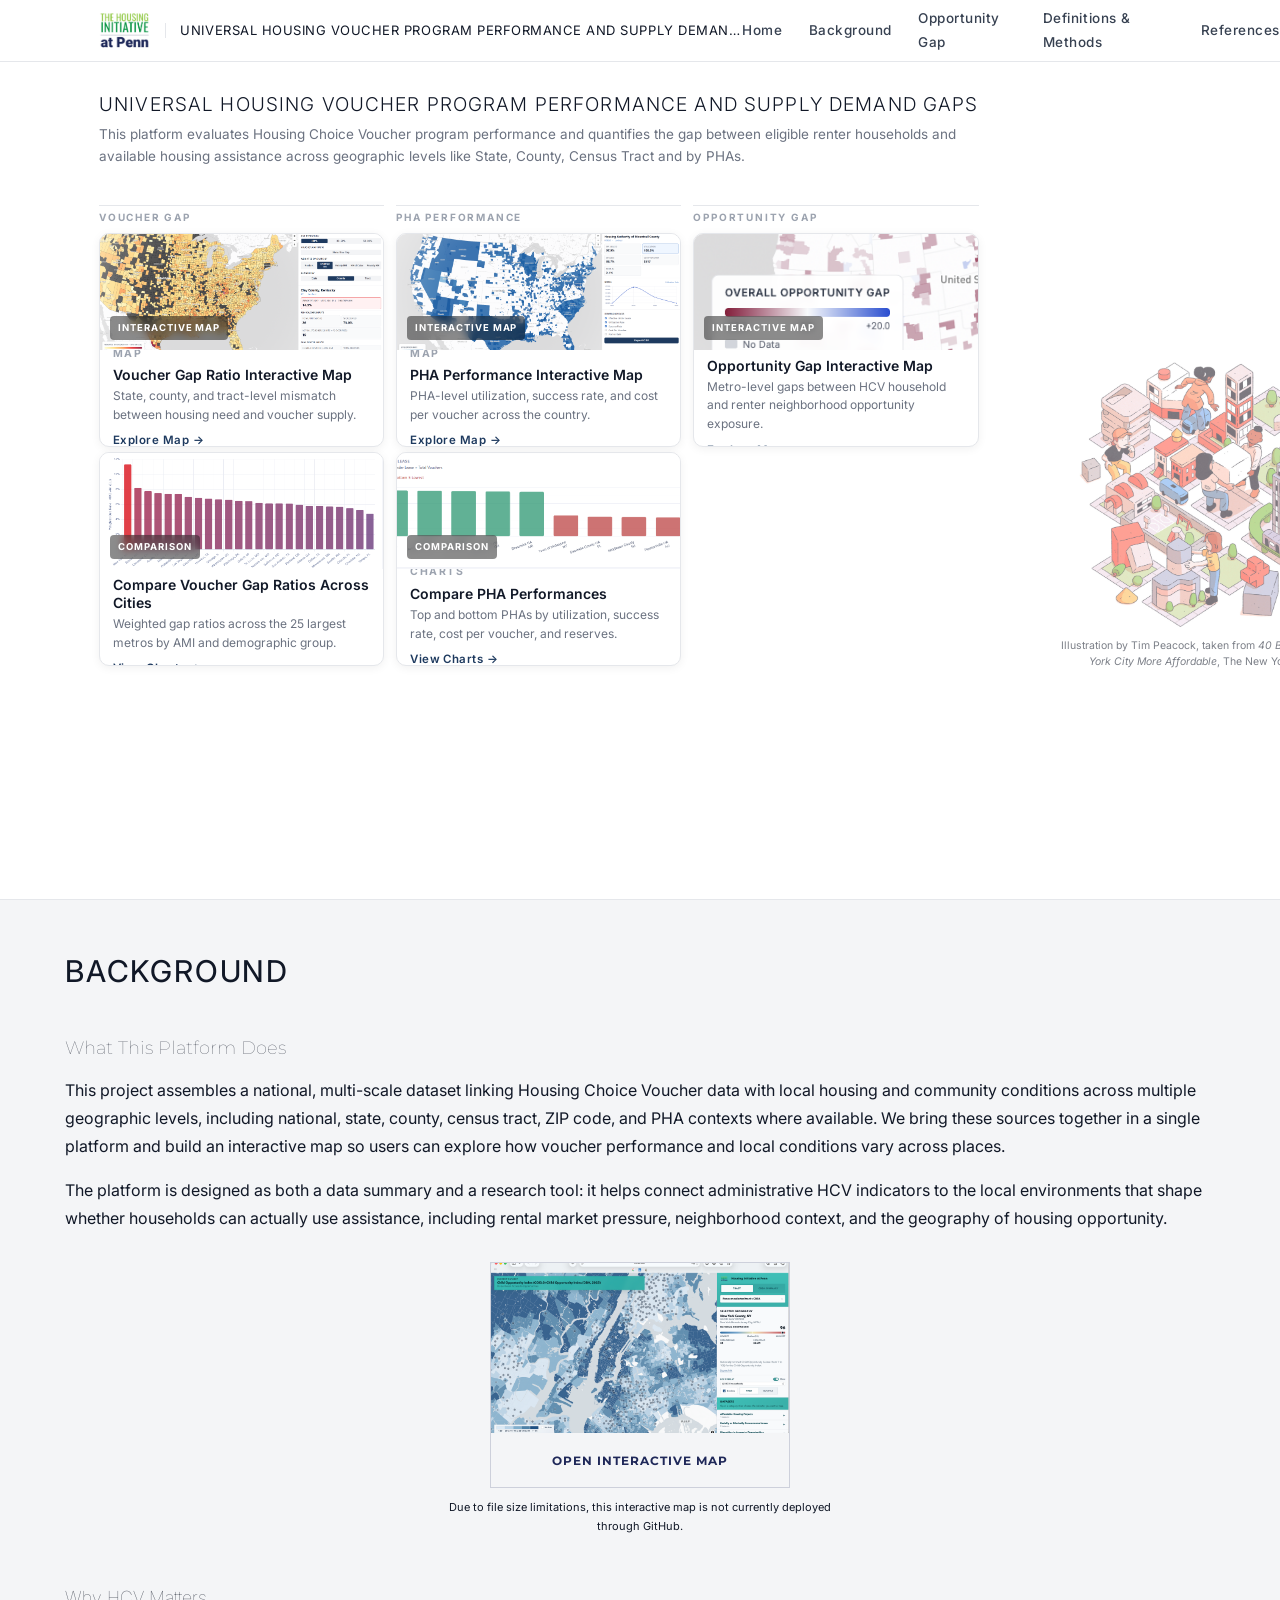
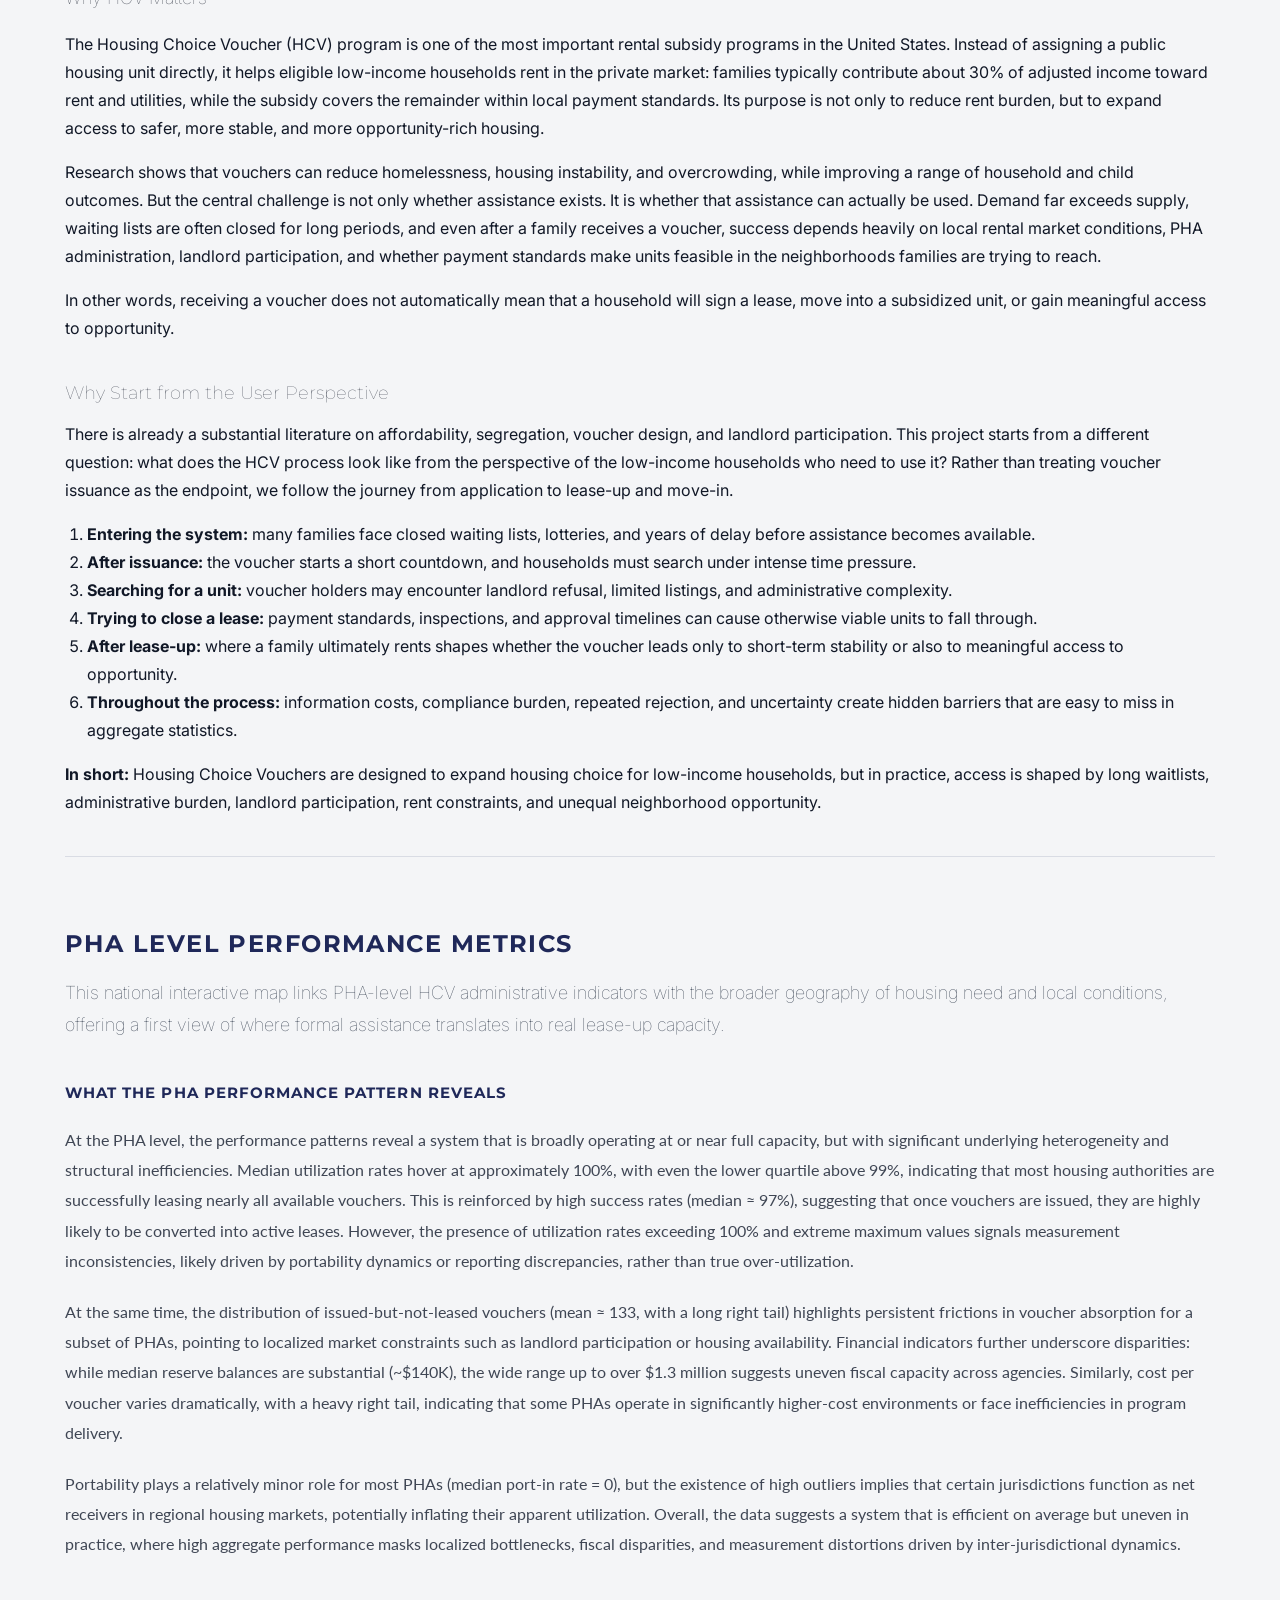
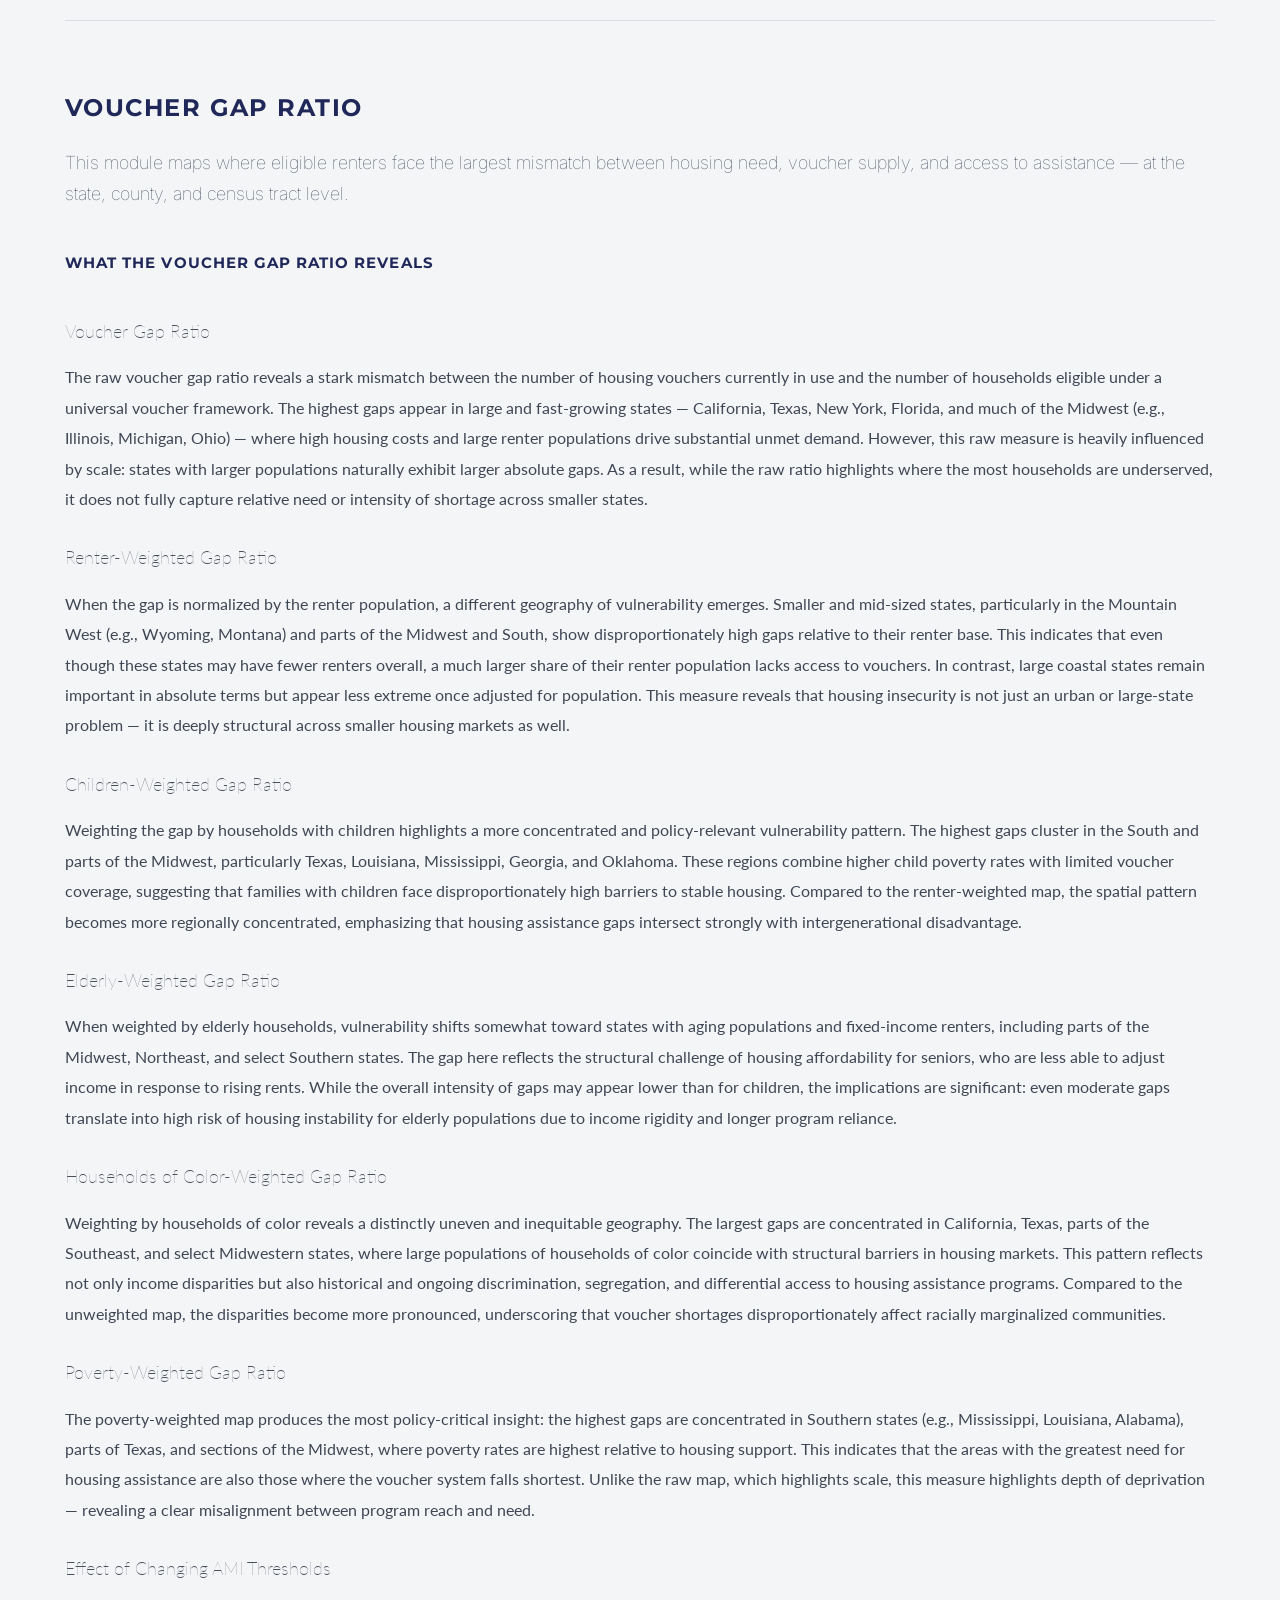
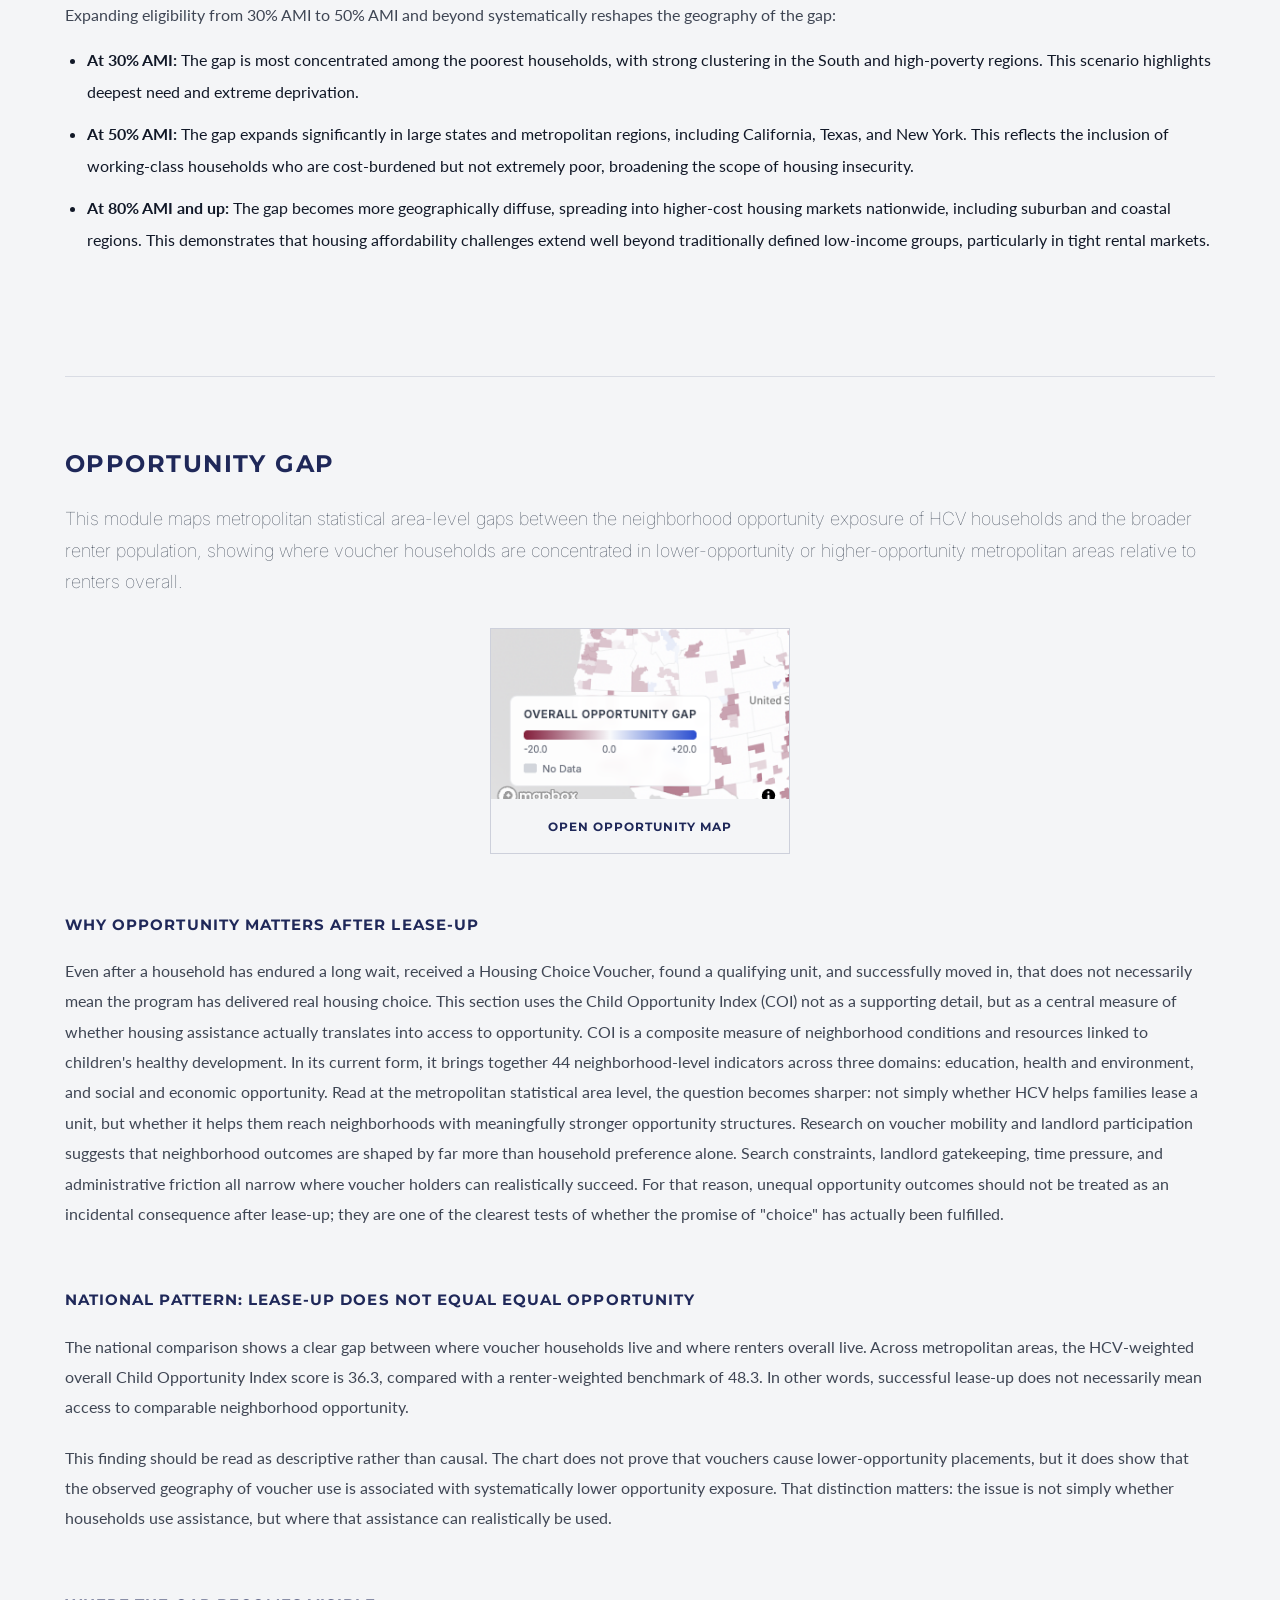
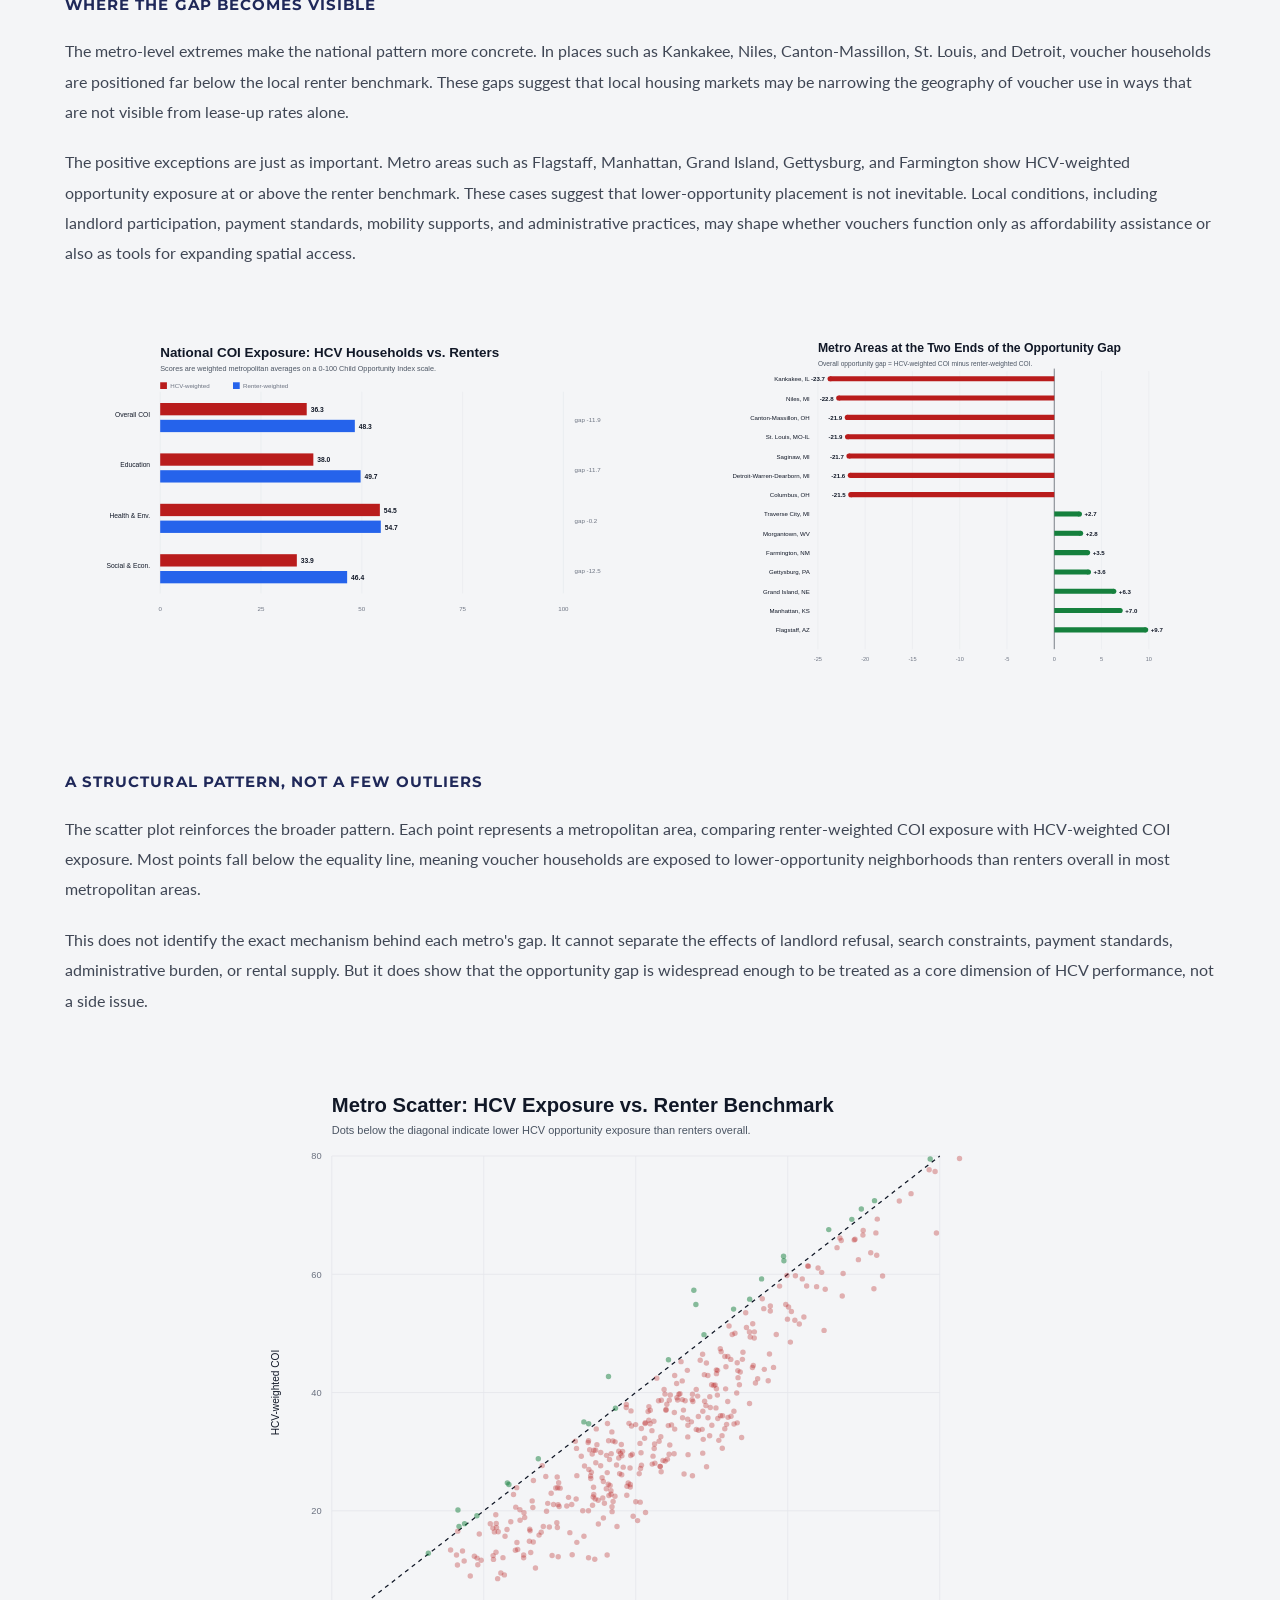
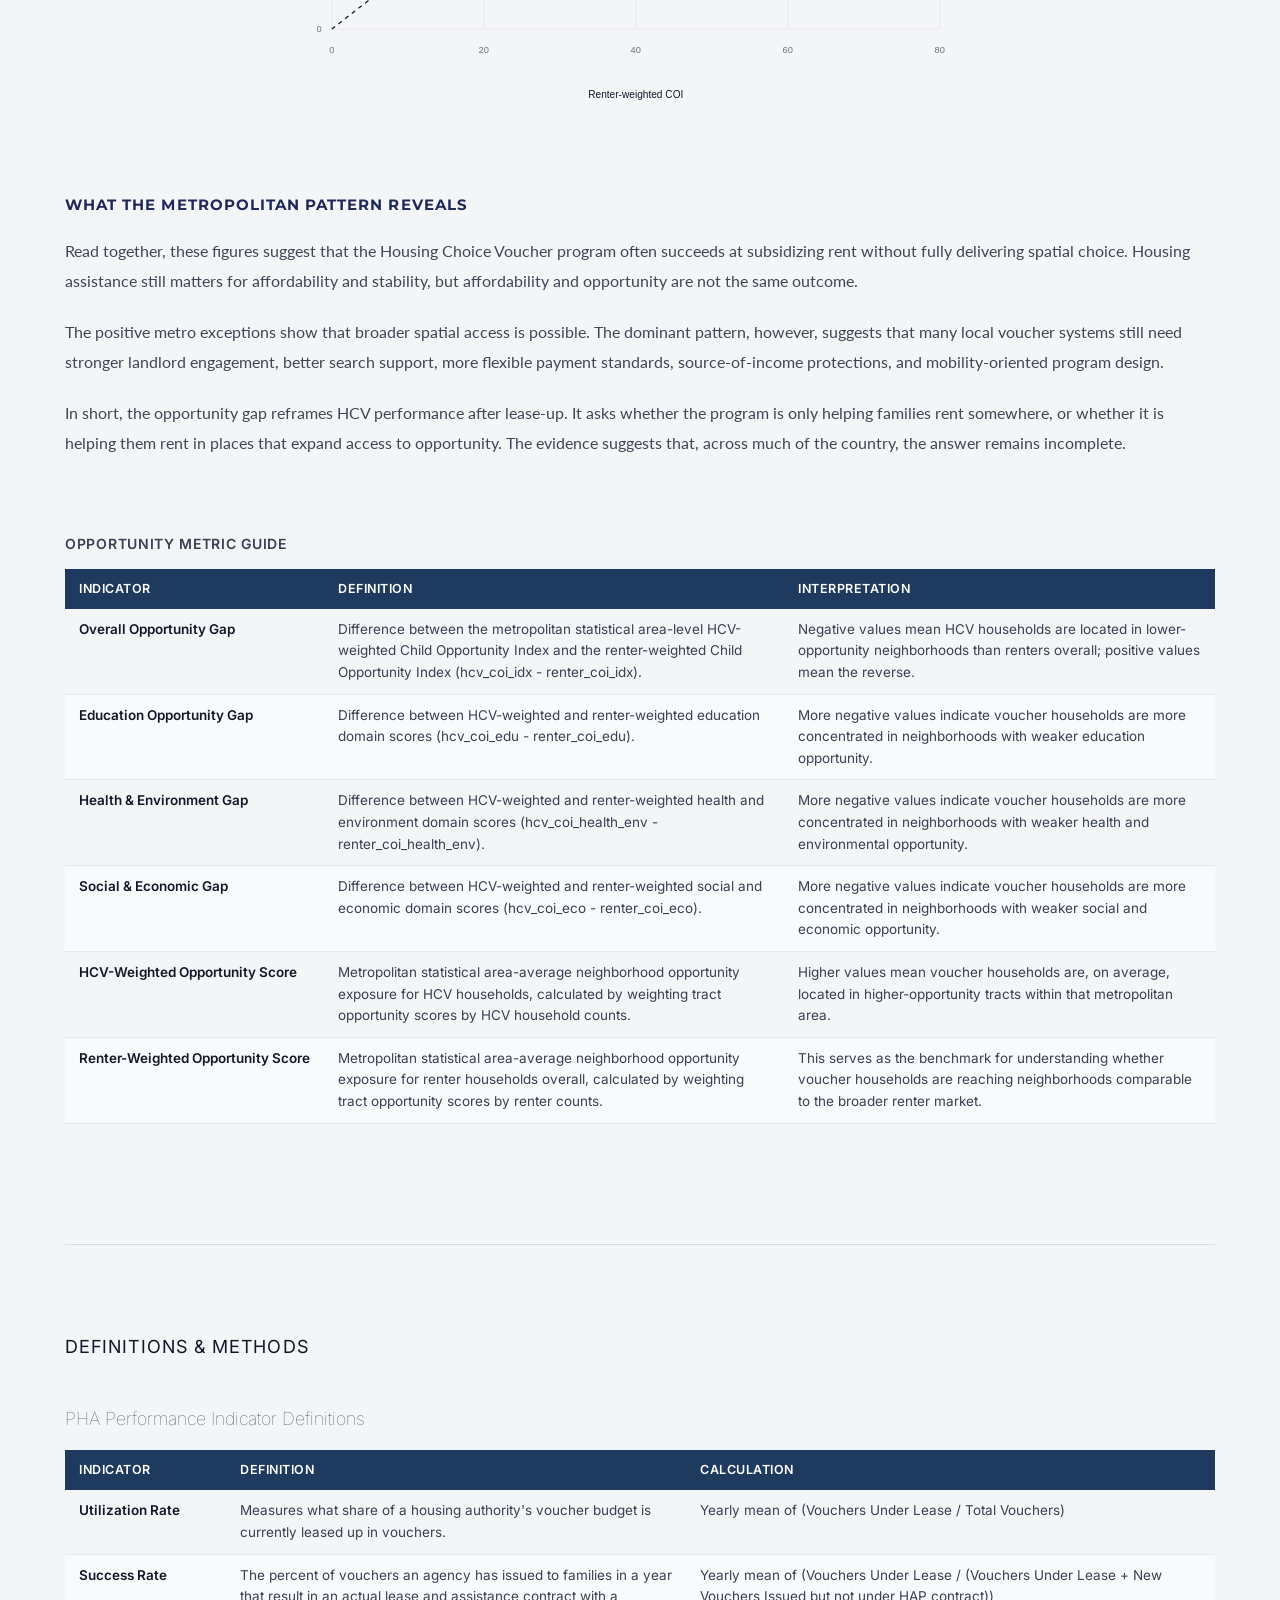
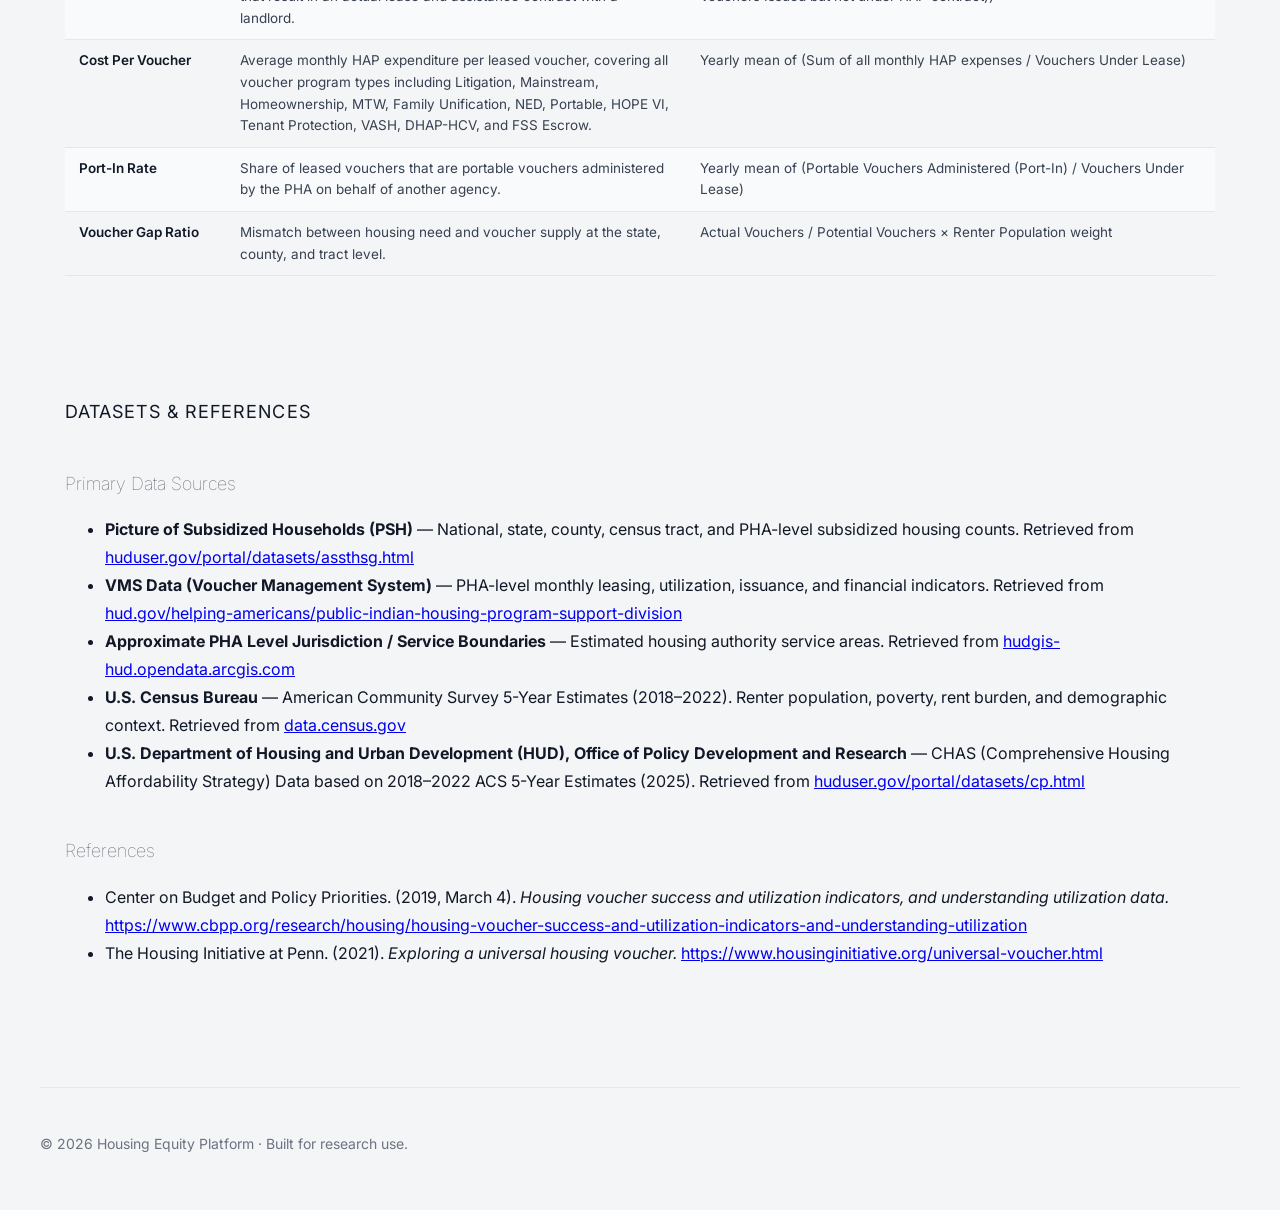
==== index.html @ 16e42583 "1" ====
<!DOCTYPE html>
<html lang="en">

<head>
  <link href="https://fonts.googleapis.com/css2?family=Inter:wght@400;500;600;700&display=swap" rel="stylesheet">
  <link href="https://fonts.googleapis.com/css2?family=Lato:wght@400;700&family=Montserrat:wght@500;600;700&display=swap" rel="stylesheet">
  <meta charset="utf-8" />
  <meta name="viewport" content="width=device-width, initial-scale=1" />
  <title>Universal Housing Voucher Program Performance and Supply Demand Gaps</title>

  <link rel="stylesheet" href="css/style.css" />
</head>

<body>

  <!-- =========================
       Top Navigation (single-page)
  ========================== -->
  <!-- Unified sticky nav bar -->
  <header class="nav-bar">
    <div class="nav-brand">
      <img src="images/hip.png" alt="Platform Logo">
      <span class="nav-title">Universal Housing Voucher Program Performance and Supply Demand Gaps</span>
    </div>
    <nav class="topnav">
      <a href="#landing">Home</a>
      <a href="#background">Background</a>
      <a href="#opportunity-gap">Opportunity Gap</a>
      <a href="#definitions">Definitions &amp; Methods</a>
      <a href="#datasets">References</a>
    </nav>
  </header>

  <!-- =========================
       Main Paper Container
  ========================== -->
  <main>

    <!-- ========================= LANDING HERO ========================= -->
    <section id="landing" class="landing-hero">

      <!-- Left: title + clickable map cards -->
      <div class="landing-left">

        <div class="landing-headline">
          <h1 class="landing-title">Universal Housing Voucher Program Performance and Supply Demand Gaps</h1>
          <p class="landing-sub">This platform evaluates Housing Choice Voucher program performance and quantifies the gap between eligible renter households and available housing assistance across geographic levels like State, County, Census Tract and by PHAs.</p>
        </div>

        <div class="map-cards-stack">

          <!-- Column headers -->
          <div class="card-group-label">Voucher Gap</div>
          <div class="card-group-label">PHA Performance</div>
          <div class="card-group-label">Opportunity Gap</div>

          <!-- Row 1: Interactive maps -->
          <a href="dashboards/hcv/gap.html" target="_blank" rel="noopener" class="map-entry-card">
            <div class="card-thumb card-thumb-img" style="background-image: url('images/VG_1.PNG');">
              <div class="thumb-overlay"><span class="thumb-chip">Interactive Map</span></div>
            </div>
            <div class="card-info">
              <span class="card-module-tag">Map</span>
              <h3 class="card-name">Voucher Gap Ratio Interactive Map</h3>
              <p class="card-desc">State, county, and tract-level mismatch between housing need and voucher supply.</p>
              <span class="card-cta">Explore Map &rarr;</span>
            </div>
          </a>

          <a href="dashboards/hcv/index.html" target="_blank" rel="noopener" class="map-entry-card">
            <div class="card-thumb card-thumb-img" style="background-image: url('images/PHA_1.PNG');">
              <div class="thumb-overlay"><span class="thumb-chip">Interactive Map</span></div>
            </div>
            <div class="card-info">
              <span class="card-module-tag">Map</span>
              <h3 class="card-name">PHA Performance Interactive Map</h3>
              <p class="card-desc">PHA-level utilization, success rate, and cost per voucher across the country.</p>
              <span class="card-cta">Explore Map &rarr;</span>
            </div>
          </a>

          <a href="dashboards/opportunity/index.html" target="_blank" rel="noopener" class="map-entry-card">
            <div class="card-thumb card-thumb-img" style="background-image: url('images/OPP_1.PNG');">
              <div class="thumb-overlay"><span class="thumb-chip">Interactive Map</span></div>
            </div>
            <div class="card-info">
              <span class="card-module-tag">Map</span>
              <h3 class="card-name">Opportunity Gap Interactive Map</h3>
              <p class="card-desc">Metro-level gaps between HCV household and renter neighborhood opportunity exposure.</p>
              <span class="card-cta">Explore Map &rarr;</span>
            </div>
          </a>

          <!-- Row 2: Comparison charts -->
          <a href="dashboards/hcv/metro_chart.html" target="_blank" rel="noopener" class="map-entry-card">
            <div class="card-thumb card-thumb-img" style="background-image: url('images/VG_2.PNG');">
              <div class="thumb-overlay"><span class="thumb-chip">Comparison</span></div>
            </div>
            <div class="card-info">
              <span class="card-module-tag">Charts</span>
              <h3 class="card-name">Compare Voucher Gap Ratios Across Cities</h3>
              <p class="card-desc">Weighted gap ratios across the 25 largest metros by AMI and demographic group.</p>
              <span class="card-cta">View Charts &rarr;</span>
            </div>
          </a>

          <a href="dashboards/hcv/pha_charts.html" target="_blank" rel="noopener" class="map-entry-card">
            <div class="card-thumb card-thumb-img" style="background-image: url('images/PHA_2.PNG');">
              <div class="thumb-overlay"><span class="thumb-chip">Comparison</span></div>
            </div>
            <div class="card-info">
              <span class="card-module-tag">Charts</span>
              <h3 class="card-name">Compare PHA Performances</h3>
              <p class="card-desc">Top and bottom PHAs by utilization, success rate, cost per voucher, and reserves.</p>
              <span class="card-cta">View Charts &rarr;</span>
            </div>
          </a>

        </div>
      </div>

      <!-- Right: background image -->
      <div class="landing-right">
        <img src="images/Landing_page_Image_2.jpg" alt="Housing in America" class="landing-bg-img">
        <p class="landing-img-credit">Illustration by Tim Peacock, taken from <em>40 Big Ideas to Make New York City More Affordable</em>, The New York Times, 2025.</p>
      </div>

    </section>
    <!-- ========================= END LANDING HERO ========================= -->

    <div class="container">

      <section id="background" class="section intro-copy" aria-labelledby="intro-title">
        <h2 id="intro-title">Background</h2>

        <h3 class="section-title">What This Platform Does</h3>
        <p>This project assembles a national, multi-scale dataset linking Housing Choice Voucher data with local housing and community conditions across multiple geographic levels, including national, state, county, census tract, ZIP code, and PHA contexts where available. We bring these sources together in a single platform and build an interactive map so users can explore how voucher performance and local conditions vary across places.</p>
        <p>The platform is designed as both a data summary and a research tool: it helps connect administrative HCV indicators to the local environments that shape whether households can actually use assistance, including rental market pressure, neighborhood context, and the geography of housing opportunity.</p>

        <div class="map-link-wrap">
          <a href="#" class="map-link-box" aria-label="Open interactive map preview">
            <img src="images/interactive.png" alt="Interactive map preview">
            <div class="map-link-copy">
              <strong>Open Interactive Map</strong>
            </div>
          </a>
          <p class="map-link-note">Due to file size limitations, this interactive map is not currently deployed through GitHub.</p>
        </div>

        <h3>Why HCV Matters</h3>
        <p>The Housing Choice Voucher (HCV) program is one of the most important rental subsidy programs in the United States. Instead of assigning a public housing unit directly, it helps eligible low-income households rent in the private market: families typically contribute about 30% of adjusted income toward rent and utilities, while the subsidy covers the remainder within local payment standards. Its purpose is not only to reduce rent burden, but to expand access to safer, more stable, and more opportunity-rich housing.</p>
        <p>Research shows that vouchers can reduce homelessness, housing instability, and overcrowding, while improving a range of household and child outcomes. But the central challenge is not only whether assistance exists. It is whether that assistance can actually be used. Demand far exceeds supply, waiting lists are often closed for long periods, and even after a family receives a voucher, success depends heavily on local rental market conditions, PHA administration, landlord participation, and whether payment standards make units feasible in the neighborhoods families are trying to reach.</p>
        <p>In other words, receiving a voucher does not automatically mean that a household will sign a lease, move into a subsidized unit, or gain meaningful access to opportunity.</p>

        <h3 class="section-title">Why Start from the User Perspective</h3>
        <p>There is already a substantial literature on affordability, segregation, voucher design, and landlord participation. This project starts from a different question: what does the HCV process look like from the perspective of the low-income households who need to use it? Rather than treating voucher issuance as the endpoint, we follow the journey from application to lease-up and move-in.</p>
        <ol>
          <li><strong>Entering the system:</strong> many families face closed waiting lists, lotteries, and years of delay before assistance becomes available.</li>
          <li><strong>After issuance:</strong> the voucher starts a short countdown, and households must search under intense time pressure.</li>
          <li><strong>Searching for a unit:</strong> voucher holders may encounter landlord refusal, limited listings, and administrative complexity.</li>
          <li><strong>Trying to close a lease:</strong> payment standards, inspections, and approval timelines can cause otherwise viable units to fall through.</li>
          <li><strong>After lease-up:</strong> where a family ultimately rents shapes whether the voucher leads only to short-term stability or also to meaningful access to opportunity.</li>
          <li><strong>Throughout the process:</strong> information costs, compliance burden, repeated rejection, and uncertainty create hidden barriers that are easy to miss in aggregate statistics.</li>
        </ol>
        <p><strong>In short:</strong> Housing Choice Vouchers are designed to expand housing choice for low-income households, but in practice, access is shaped by long waitlists, administrative burden, landlord participation, rent constraints, and unequal neighborhood opportunity.</p>

      </section>


<!-- ========================= -->
      <section id="explore-map" class="section">
        <h2 class="section-title">PHA Level Performance Metrics</h2>
        <p class="lead">This national interactive map links PHA-level HCV administrative indicators with the broader geography of housing need and local conditions, offering a first view of where formal assistance translates into real lease-up capacity.</p>

        <!-- HCV Performance Dashboard -->
        <section id="hcv-dashboard" class="subsection">
          <div class="opportunity-copy-block" style="margin-top:40px;">
            <h4>What the PHA Performance Pattern Reveals</h4>
            <p>At the PHA level, the performance patterns reveal a system that is broadly operating at or near full capacity, but with significant underlying heterogeneity and structural inefficiencies. Median utilization rates hover at approximately 100%, with even the lower quartile above 99%, indicating that most housing authorities are successfully leasing nearly all available vouchers. This is reinforced by high success rates (median ≈ 97%), suggesting that once vouchers are issued, they are highly likely to be converted into active leases. However, the presence of utilization rates exceeding 100% and extreme maximum values signals measurement inconsistencies, likely driven by portability dynamics or reporting discrepancies, rather than true over-utilization.</p>
            <p style="margin-top:20px;">At the same time, the distribution of issued-but-not-leased vouchers (mean ≈ 133, with a long right tail) highlights persistent frictions in voucher absorption for a subset of PHAs, pointing to localized market constraints such as landlord participation or housing availability. Financial indicators further underscore disparities: while median reserve balances are substantial (~$140K), the wide range up to over $1.3 million suggests uneven fiscal capacity across agencies. Similarly, cost per voucher varies dramatically, with a heavy right tail, indicating that some PHAs operate in significantly higher-cost environments or face inefficiencies in program delivery.</p>
            <p style="margin-top:20px;">Portability plays a relatively minor role for most PHAs (median port-in rate = 0), but the existence of high outliers implies that certain jurisdictions function as net receivers in regional housing markets, potentially inflating their apparent utilization. Overall, the data suggests a system that is efficient on average but uneven in practice, where high aggregate performance masks localized bottlenecks, fiscal disparities, and measurement distortions driven by inter-jurisdictional dynamics.</p>
          </div>

        </section>
      </section>

      <!-- Voucher Gap Ratio -->
      <section id="voucher-gap" class="section">
        <h2 class="section-title">Voucher Gap Ratio</h2>
        <p class="lead">This module maps where eligible renters face the largest mismatch between housing need, voucher supply, and access to assistance — at the state, county, and census tract level.</p>

        <section class="subsection">
          <div class="opportunity-copy-block" style="margin-top:40px;">
            <h4>What the Voucher Gap Ratio Reveals</h4>

            <h3>Voucher Gap Ratio</h3>
            <p style="margin-top:12px;">The raw voucher gap ratio reveals a stark mismatch between the number of housing vouchers currently in use and the number of households eligible under a universal voucher framework. The highest gaps appear in large and fast-growing states — California, Texas, New York, Florida, and much of the Midwest (e.g., Illinois, Michigan, Ohio) — where high housing costs and large renter populations drive substantial unmet demand. However, this raw measure is heavily influenced by scale: states with larger populations naturally exhibit larger absolute gaps. As a result, while the raw ratio highlights where the most households are underserved, it does not fully capture relative need or intensity of shortage across smaller states.</p>

            <h3 style="margin-top:28px;">Renter-Weighted Gap Ratio</h3>
            <p style="margin-top:12px;">When the gap is normalized by the renter population, a different geography of vulnerability emerges. Smaller and mid-sized states, particularly in the Mountain West (e.g., Wyoming, Montana) and parts of the Midwest and South, show disproportionately high gaps relative to their renter base. This indicates that even though these states may have fewer renters overall, a much larger share of their renter population lacks access to vouchers. In contrast, large coastal states remain important in absolute terms but appear less extreme once adjusted for population. This measure reveals that housing insecurity is not just an urban or large-state problem — it is deeply structural across smaller housing markets as well.</p>

            <h3 style="margin-top:28px;">Children-Weighted Gap Ratio</h3>
            <p style="margin-top:12px;">Weighting the gap by households with children highlights a more concentrated and policy-relevant vulnerability pattern. The highest gaps cluster in the South and parts of the Midwest, particularly Texas, Louisiana, Mississippi, Georgia, and Oklahoma. These regions combine higher child poverty rates with limited voucher coverage, suggesting that families with children face disproportionately high barriers to stable housing. Compared to the renter-weighted map, the spatial pattern becomes more regionally concentrated, emphasizing that housing assistance gaps intersect strongly with intergenerational disadvantage.</p>

            <h3 style="margin-top:28px;">Elderly-Weighted Gap Ratio</h3>
            <p style="margin-top:12px;">When weighted by elderly households, vulnerability shifts somewhat toward states with aging populations and fixed-income renters, including parts of the Midwest, Northeast, and select Southern states. The gap here reflects the structural challenge of housing affordability for seniors, who are less able to adjust income in response to rising rents. While the overall intensity of gaps may appear lower than for children, the implications are significant: even moderate gaps translate into high risk of housing instability for elderly populations due to income rigidity and longer program reliance.</p>

            <h3 style="margin-top:28px;">Households of Color-Weighted Gap Ratio</h3>
            <p style="margin-top:12px;">Weighting by households of color reveals a distinctly uneven and inequitable geography. The largest gaps are concentrated in California, Texas, parts of the Southeast, and select Midwestern states, where large populations of households of color coincide with structural barriers in housing markets. This pattern reflects not only income disparities but also historical and ongoing discrimination, segregation, and differential access to housing assistance programs. Compared to the unweighted map, the disparities become more pronounced, underscoring that voucher shortages disproportionately affect racially marginalized communities.</p>

            <h3 style="margin-top:28px;">Poverty-Weighted Gap Ratio</h3>
            <p style="margin-top:12px;">The poverty-weighted map produces the most policy-critical insight: the highest gaps are concentrated in Southern states (e.g., Mississippi, Louisiana, Alabama), parts of Texas, and sections of the Midwest, where poverty rates are highest relative to housing support. This indicates that the areas with the greatest need for housing assistance are also those where the voucher system falls shortest. Unlike the raw map, which highlights scale, this measure highlights depth of deprivation — revealing a clear misalignment between program reach and need.</p>

            <h3 style="margin-top:28px;">Effect of Changing AMI Thresholds</h3>
            <p style="margin-top:12px;">Expanding eligibility from 30% AMI to 50% AMI and beyond systematically reshapes the geography of the gap:</p>
            <ul style="margin-top:14px; padding-left:22px; line-height:2;">
              <li><strong>At 30% AMI:</strong> The gap is most concentrated among the poorest households, with strong clustering in the South and high-poverty regions. This scenario highlights deepest need and extreme deprivation.</li>
              <li style="margin-top:10px;"><strong>At 50% AMI:</strong> The gap expands significantly in large states and metropolitan regions, including California, Texas, and New York. This reflects the inclusion of working-class households who are cost-burdened but not extremely poor, broadening the scope of housing insecurity.</li>
              <li style="margin-top:10px;"><strong>At 80% AMI and up:</strong> The gap becomes more geographically diffuse, spreading into higher-cost housing markets nationwide, including suburban and coastal regions. This demonstrates that housing affordability challenges extend well beyond traditionally defined low-income groups, particularly in tight rental markets.</li>
            </ul>
          </div>

        </section>
      </section>


      <!-- Opportunity Gap -->
      <section id="opportunity-gap" class="section">
        <h2 class="section-title">Opportunity Gap</h2>
        <p class="lead">This module maps metropolitan statistical area-level gaps between the neighborhood opportunity exposure of HCV households and the broader renter population, showing where voucher households are concentrated in lower-opportunity or higher-opportunity metropolitan areas relative to renters overall.</p>

        <div class="map-link-wrap">
          <a href="dashboards/opportunity/index.html" target="_blank" rel="noopener" class="map-link-box" aria-label="Open Opportunity Gap interactive map">
            <img src="images/OPP_1.PNG" alt="Opportunity Gap interactive map preview">
            <div class="map-link-copy">
              <strong>Open Opportunity Map</strong>
            </div>
          </a>
        </div>

        <section id="opportunity-dashboard" class="subsection">
          <div class="opportunity-copy-block">
            <h4>Why Opportunity Matters After Lease-Up</h4>
            <p>Even after a household has endured a long wait, received a Housing Choice Voucher, found a qualifying unit, and successfully moved in, that does not necessarily mean the program has delivered real housing choice. This section uses the Child Opportunity Index (COI) not as a supporting detail, but as a central measure of whether housing assistance actually translates into access to opportunity. COI is a composite measure of neighborhood conditions and resources linked to children's healthy development. In its current form, it brings together 44 neighborhood-level indicators across three domains: education, health and environment, and social and economic opportunity. Read at the metropolitan statistical area level, the question becomes sharper: not simply whether HCV helps families lease a unit, but whether it helps them reach neighborhoods with meaningfully stronger opportunity structures. Research on voucher mobility and landlord participation suggests that neighborhood outcomes are shaped by far more than household preference alone. Search constraints, landlord gatekeeping, time pressure, and administrative friction all narrow where voucher holders can realistically succeed. For that reason, unequal opportunity outcomes should not be treated as an incidental consequence after lease-up; they are one of the clearest tests of whether the promise of "choice" has actually been fulfilled.</p>
          </div>

          <div class="opportunity-copy-block">
            <h4>National Pattern: Lease-Up Does Not Equal Equal Opportunity</h4>
            <p>The national comparison shows a clear gap between where voucher households live and where renters overall live. Across metropolitan areas, the HCV-weighted overall Child Opportunity Index score is 36.3, compared with a renter-weighted benchmark of 48.3. In other words, successful lease-up does not necessarily mean access to comparable neighborhood opportunity.</p>
            <p style="margin-top:20px;">This finding should be read as descriptive rather than causal. The chart does not prove that vouchers cause lower-opportunity placements, but it does show that the observed geography of voucher use is associated with systematically lower opportunity exposure. That distinction matters: the issue is not simply whether households use assistance, but where that assistance can realistically be used.</p>
          </div>

          <div class="opportunity-copy-block">
            <h4>Where the Gap Becomes Visible</h4>
            <p>The metro-level extremes make the national pattern more concrete. In places such as Kankakee, Niles, Canton-Massillon, St. Louis, and Detroit, voucher households are positioned far below the local renter benchmark. These gaps suggest that local housing markets may be narrowing the geography of voucher use in ways that are not visible from lease-up rates alone.</p>
            <p style="margin-top:20px;">The positive exceptions are just as important. Metro areas such as Flagstaff, Manhattan, Grand Island, Gettysburg, and Farmington show HCV-weighted opportunity exposure at or above the renter benchmark. These cases suggest that lower-opportunity placement is not inevitable. Local conditions, including landlord participation, payment standards, mobility supports, and administrative practices, may shape whether vouchers function only as affordability assistance or also as tools for expanding spatial access.</p>
          </div>

          <div class="analysis-figure-pair">
            <figure class="analysis-figure">
              <img src="images/opportunity-analysis/national_coi_exposure.svg" alt="National COI exposure comparison between HCV households and renters">
            </figure>
            <figure class="analysis-figure">
              <img src="images/opportunity-analysis/metro_gap_extremes.svg" alt="Metro areas with the largest negative and positive opportunity gaps">
            </figure>
          </div>

          <div class="opportunity-copy-block">
            <h4>A Structural Pattern, Not a Few Outliers</h4>
            <p>The scatter plot reinforces the broader pattern. Each point represents a metropolitan area, comparing renter-weighted COI exposure with HCV-weighted COI exposure. Most points fall below the equality line, meaning voucher households are exposed to lower-opportunity neighborhoods than renters overall in most metropolitan areas.</p>
            <p style="margin-top:20px;">This does not identify the exact mechanism behind each metro's gap. It cannot separate the effects of landlord refusal, search constraints, payment standards, administrative burden, or rental supply. But it does show that the opportunity gap is widespread enough to be treated as a core dimension of HCV performance, not a side issue.</p>
          </div>

          <figure class="analysis-figure">
            <img src="images/opportunity-analysis/hcv_vs_renter_scatter.svg" alt="Scatter plot comparing HCV-weighted and renter-weighted COI exposure across metro areas">
          </figure>

          <div class="opportunity-copy-block">
            <h4>What the Metropolitan Pattern Reveals</h4>
            <p>Read together, these figures suggest that the Housing Choice Voucher program often succeeds at subsidizing rent without fully delivering spatial choice. Housing assistance still matters for affordability and stability, but affordability and opportunity are not the same outcome.</p>
            <p style="margin-top:20px;">The positive metro exceptions show that broader spatial access is possible. The dominant pattern, however, suggests that many local voucher systems still need stronger landlord engagement, better search support, more flexible payment standards, source-of-income protections, and mobility-oriented program design.</p>
            <p style="margin-top:20px;">In short, the opportunity gap reframes HCV performance after lease-up. It asks whether the program is only helping families rent somewhere, or whether it is helping them rent in places that expand access to opportunity. The evidence suggests that, across much of the country, the answer remains incomplete.</p>
          </div>

          <div class="indicator-defs">
            <h4>Opportunity Metric Guide</h4>
            <table class="indicator-table">
              <thead>
                <tr>
                  <th>Indicator</th>
                  <th>Definition</th>
                  <th>Interpretation</th>
                </tr>
              </thead>
              <tbody>
                <tr>
                  <td>Overall Opportunity Gap</td>
                  <td>Difference between the metropolitan statistical area-level HCV-weighted Child Opportunity Index and the renter-weighted Child Opportunity Index (hcv_coi_idx - renter_coi_idx).</td>
                  <td>Negative values mean HCV households are located in lower-opportunity neighborhoods than renters overall; positive values mean the reverse.</td>
                </tr>
                <tr>
                  <td>Education Opportunity Gap</td>
                  <td>Difference between HCV-weighted and renter-weighted education domain scores (hcv_coi_edu - renter_coi_edu).</td>
                  <td>More negative values indicate voucher households are more concentrated in neighborhoods with weaker education opportunity.</td>
                </tr>
                <tr>
                  <td>Health &amp; Environment Gap</td>
                  <td>Difference between HCV-weighted and renter-weighted health and environment domain scores (hcv_coi_health_env - renter_coi_health_env).</td>
                  <td>More negative values indicate voucher households are more concentrated in neighborhoods with weaker health and environmental opportunity.</td>
                </tr>
                <tr>
                  <td>Social &amp; Economic Gap</td>
                  <td>Difference between HCV-weighted and renter-weighted social and economic domain scores (hcv_coi_eco - renter_coi_eco).</td>
                  <td>More negative values indicate voucher households are more concentrated in neighborhoods with weaker social and economic opportunity.</td>
                </tr>
                <tr>
                  <td>HCV-Weighted Opportunity Score</td>
                  <td>Metropolitan statistical area-average neighborhood opportunity exposure for HCV households, calculated by weighting tract opportunity scores by HCV household counts.</td>
                  <td>Higher values mean voucher households are, on average, located in higher-opportunity tracts within that metropolitan area.</td>
                </tr>
                <tr>
                  <td>Renter-Weighted Opportunity Score</td>
                  <td>Metropolitan statistical area-average neighborhood opportunity exposure for renter households overall, calculated by weighting tract opportunity scores by renter counts.</td>
                  <td>This serves as the benchmark for understanding whether voucher households are reaching neighborhoods comparable to the broader renter market.</td>
                </tr>
              </tbody>
            </table>
          </div>
        </section>
      </section>




      <!-- Definitions & Methods -->
      <section id="definitions" class="section">
        <h2>Definitions &amp; Methods</h2>

        <h3>PHA Performance Indicator Definitions</h3>
        <div class="indicator-defs" style="margin-top:16px;">
          <table class="indicator-table">
            <thead>
              <tr>
                <th>Indicator</th>
                <th>Definition</th>
                <th>Calculation</th>
              </tr>
            </thead>
            <tbody>
              <tr>
                <td>Utilization Rate</td>
                <td>Measures what share of a housing authority's voucher budget is currently leased up in vouchers.</td>
                <td>Yearly mean of (Vouchers Under Lease / Total Vouchers)</td>
              </tr>
              <tr>
                <td>Success Rate</td>
                <td>The percent of vouchers an agency has issued to families in a year that result in an actual lease and assistance contract with a landlord.</td>
                <td>Yearly mean of (Vouchers Under Lease / (Vouchers Under Lease + New Vouchers Issued but not under HAP contract))</td>
              </tr>
              <tr>
                <td>Cost Per Voucher</td>
                <td>Average monthly HAP expenditure per leased voucher, covering all voucher program types including Litigation, Mainstream, Homeownership, MTW, Family Unification, NED, Portable, HOPE VI, Tenant Protection, VASH, DHAP-HCV, and FSS Escrow.</td>
                <td>Yearly mean of (Sum of all monthly HAP expenses / Vouchers Under Lease)</td>
              </tr>
              <tr>
                <td>Port-In Rate</td>
                <td>Share of leased vouchers that are portable vouchers administered by the PHA on behalf of another agency.</td>
                <td>Yearly mean of (Portable Vouchers Administered (Port-In) / Vouchers Under Lease)</td>
              </tr>
              <tr>
                <td>Voucher Gap Ratio</td>
                <td>Mismatch between housing need and voucher supply at the state, county, and tract level.</td>
                <td>Actual Vouchers / Potential Vouchers × Renter Population weight</td>
              </tr>
            </tbody>
          </table>
        </div>

      </section>

      <section id="datasets" class="section">
        <h2>Datasets &amp; References</h2>

        <h3>Primary Data Sources</h3>
        <ul>
          <li>
            <strong>Picture of Subsidized Households (PSH)</strong> —
            National, state, county, census tract, and PHA-level subsidized housing counts. Retrieved from
            <a href="https://www.huduser.gov/portal/datasets/assthsg.html" target="_blank" rel="noopener">huduser.gov/portal/datasets/assthsg.html</a>
          </li>
          <li>
            <strong>VMS Data (Voucher Management System)</strong> —
            PHA-level monthly leasing, utilization, issuance, and financial indicators. Retrieved from
            <a href="https://www.hud.gov/helping-americans/public-indian-housing-program-support-division" target="_blank" rel="noopener">hud.gov/helping-americans/public-indian-housing-program-support-division</a>
          </li>
          <li>
            <strong>Approximate PHA Level Jurisdiction / Service Boundaries</strong> —
            Estimated housing authority service areas. Retrieved from
            <a href="https://hudgis-hud.opendata.arcgis.com/datasets/HUD::estimated-housing-authority-service-areas-1/about" target="_blank" rel="noopener">hudgis-hud.opendata.arcgis.com</a>
          </li>
          <li>
            <strong>U.S. Census Bureau</strong> — American Community Survey 5-Year Estimates (2018–2022). Renter population, poverty, rent burden, and demographic context. Retrieved from
            <a href="https://data.census.gov/" target="_blank" rel="noopener">data.census.gov</a>
          </li>
          <li>
            <strong>U.S. Department of Housing and Urban Development (HUD), Office of Policy Development and Research</strong> —
            CHAS (Comprehensive Housing Affordability Strategy) Data based on 2018–2022 ACS 5-Year Estimates (2025). Retrieved from
            <a href="https://www.huduser.gov/portal/datasets/cp.html" target="_blank" rel="noopener">huduser.gov/portal/datasets/cp.html</a>
          </li>
        </ul>

        <h3>References</h3>
        <ul>
          <li>
            Center on Budget and Policy Priorities. (2019, March 4). <em>Housing voucher success and utilization indicators, and understanding utilization data.</em>
            <a href="https://www.cbpp.org/research/housing/housing-voucher-success-and-utilization-indicators-and-understanding-utilization" target="_blank" rel="noopener">https://www.cbpp.org/research/housing/housing-voucher-success-and-utilization-indicators-and-understanding-utilization</a>
          </li>
          <li>
            The Housing Initiative at Penn. (2021). <em>Exploring a universal housing voucher.</em>
            <a href="https://www.housinginitiative.org/universal-voucher.html" target="_blank" rel="noopener">https://www.housinginitiative.org/universal-voucher.html</a>
          </li>
        </ul>
      </section>

      <footer class="footer">
        <p class="muted">© <span id="yearNow"></span> Housing Equity Platform · Built for research use.</p>
      </footer>

    </div><!-- /.container -->

  </main>

  <script>
    // Tiny UX: footer year.
    document.getElementById("yearNow").textContent = new Date().getFullYear();
  </script>

</body>

</html>
---- css/style.css ----
/* =====================================
   RESET
===================================== */

* {
  box-sizing: border-box;
}

html {
  scroll-behavior: smooth;
}

body {
  margin: 0;
  font-family: 'Inter', sans-serif;
  background: #f4f5f7;
  color: #111827;
  line-height: 1.75;
}

/* =====================================
   TOP NAVIGATION
===================================== */

/* ===============================
   HEADER STRUCTURE
================================ */

/* ===============================
   HEADER / TOPBAR
================================ */

.nav-bar {
  position: sticky;
  top: 0;
  z-index: 100;
  background: white;
  border-bottom: 1px solid #e5e7eb;
  display: grid;
  grid-template-columns: 58fr 42fr;
  align-items: center;
  height: 62px;
}

.nav-brand {
  padding-left: 99px;
  display: flex;
  align-items: center;
  gap: 14px;
  min-width: 0;
}

.nav-brand img {
  height: 40px;
  display: block;
  flex-shrink: 0;
}

.nav-title {
  font-size: 13px;
  font-weight: 400;
  letter-spacing: 0.04em;
  text-transform: uppercase;
  color: #111827;
  line-height: 1.2;
  border-left: 1px solid #e5e7eb;
  padding-left: 14px;
  min-width: 0;
  overflow: hidden;
  text-overflow: ellipsis;
  white-space: nowrap;
}

.topnav {
  display: flex;
  align-items: center;
  justify-content: center;
  gap: 26px;
}

.topnav a {
  font-size: 13.5px;
  font-weight: 500;
  letter-spacing: 0.04em;
  color: #374151;
  text-decoration: none;
  transition: color 0.15s;
}

.topnav a:hover {
  color: #1e3a5f;
}

/* =====================================
   MAIN CONTAINER (Single Column)
===================================== */

.container {
  max-width: 2000px;
  margin: 0 auto;
  padding: 20px 40px 40px 40px;
}
/* =====================================
   SECTION STRUCTURE
===================================== */

.section {
  max-width: 1150px;
  margin: 0 auto 120px auto;
  scroll-margin-top: 72px;
}

#explore-map,
#voucher-gap,
#opportunity-gap,
#definitions {
  padding-top: 72px;
  border-top: 1px solid rgba(31, 40, 89, 0.12);
}

.intro-copy {
  margin-bottom: 40px;
}

.intro-copy h2 {
  font-size: 30px;
  font-weight: 450;
  margin-bottom: 25px;
  text-transform: uppercase;
  letter-spacing: 0.06em;
}

.intro-copy h3 {
  font-size: 18px;
  font-weight: 100;
  margin-top: 40px;
  margin-bottom: 15px;
  color: rgba(17, 24, 39, 0.75);
  text-transform: none;
  letter-spacing: 0;
}

.intro-copy p,
.intro-copy li {
  color: inherit;
  line-height: inherit;
}

.intro-copy ol {
  padding-left: 22px;
}

.subsection {
  margin-bottom: 20px;
}

h2 {
  font-size: 18px;
  font-weight: 400;
  margin-bottom: 20px;
  text-transform: uppercase;
  letter-spacing: 0.06em;
}

h3 {
  font-size: 18px;
  font-weight: 100;
  margin-top: 40px;
  margin-bottom: 15px;
  color: rgba(17, 24, 39, 0.75);
}

h4 {
  font-size: 18px;
  font-weight: 100;
  margin-bottom: 12px;
  color: rgba(17, 24, 39, 0.75);
}

.section-title {
  font-family: 'Montserrat', sans-serif;
  font-size: 24px;
  font-weight: 700;
  line-height: 1.25;
  color: #1f2859;
  text-transform: uppercase;
  letter-spacing: 0.06em;
  margin-top: 0;
  margin-bottom: 24px;
}

.map-link-wrap {
  margin: 30px 0 46px;
  text-align: center;
}

.map-link-box {
  display: inline-block;
  width: 300px;
  max-width: 100%;
  margin: 0;
  border: 1px solid rgba(31, 40, 89, 0.18);
  background: transparent;
  color: inherit;
  text-decoration: none;
  transition: transform 0.18s ease;
  transform-origin: center;
}

.map-link-box:hover {
  transform: scale(1.035);
}

.map-link-box img {
  display: block;
  width: 100%;
  height: 170px;
  object-fit: cover;
}

.map-link-copy {
  padding: 12px 14px 14px;
}

.map-link-copy strong {
  font-family: 'Montserrat', sans-serif;
  font-size: 12px;
  font-weight: 700;
  letter-spacing: 0.08em;
  line-height: 1.25;
  text-transform: uppercase;
  color: #1f2859;
}

.map-link-note {
  max-width: 420px;
  margin: 10px auto 0;
  font-size: 11px;
  line-height: 1.5;
  color: #6b7280;
}

.lead {
  font-size: 18px;
  font-weight: 80;
  color: #374151;
  margin-bottom: 25px;
}

.meta {
  margin-top: 30px;
  font-size: 14px;
  font-weight: 80;
  color: #6b7280;
}

/* =====================================
   BUTTONS
===================================== */

.btn {
  padding: 10px 18px;
  border-radius: 6px;
  border: 1px solid #d1d5db;
  background: white;
  cursor: pointer;
  font-size: 14px;
  text-decoration: none;
  display: inline-block;
}

.btn.primary {
  background: #6483d8;
  color: white;
  border: none;
}

.btn:hover {
  opacity: 0.9;
}

/* =====================================
   PANELS / CARDS
===================================== */

.panel {
  background: white;
  border-radius: 5px;
  padding: 25px;
  margin-bottom: 30px;
  box-shadow: 0 10px 30px rgba(0,0,0,0.04);
}

.cards {
  display: flex;
  flex-direction: column;
  gap: 20px;
}

.card {
  background: white;
  padding: 20px;
  border-left: 4px solid #607dcd;
  border-radius: 3px;
}

/* =====================================
   MAP SECTION
===================================== */

/* =====================================
   MAP SECTION (NEW MERGED LAYOUT)
===================================== */

/* =====================================
   CONTROL ROW（上：左右并排）
===================================== */

.control-row {
  display: grid;
  grid-template-columns: 1.3fr 1fr;  /* 左宽右窄 */
  gap: 24px;
  margin-bottom: 30px;
}

#controls,
#profile {
  width: 100%;
}

/* =====================================
   MAP（下：独立一整行）
===================================== */

.map-panel {
  width: 100%;
}

/* 🚨 关键：不要写死宽度 */
#map {
  height: 620px;
  width: 100%;
  border-radius: 10px;
}

.map-panel {
  width: 100vw;
  margin-left: calc(50% - 50vw);
}

/* =====================================
   右侧 spacing
===================================== */

#profile .field {
  margin-bottom: 16px;
}

#profile .divider {
  margin: 20px 0;
}

#profile .mini-figure {
  margin-top: 20px;
  min-height: 180px;
}

/* =====================================
   RESPONSIVE
===================================== */

@media (max-width: 900px) {
  .control-row {
    grid-template-columns: 1fr;
  }
}
.map-canvas {
  height: 500px;
  border-radius: 10px;
  margin-top: 10px;
}

/* =====================================
   MODULE GRID (Stacked Vertical)
===================================== */

.module-grid {
  display: flex;
  flex-direction: column;
  gap: 30px;
}

.output-box {
  background: #f9fafb;
  padding: 15px;
  border-radius: 8px;
}

/* =====================================
   FORM STYLING
===================================== */

.field {
  display: block;
  margin-bottom: 15px;
}

.field span {
  display: block;
  font-size: 13px;
  margin-bottom: 6px;
  color: #6b7280;
}

select, input[type="range"] {
  width: 100%;
  padding: 6px;
  font-size: 14px;
}

/* =====================================
   TYPOGRAPHY DETAILS
===================================== */

.muted {
  color: #6b7280;
  font-size: 14px;
}

.bullets {
  padding-left: 18px;
}

.findings li {
  margin-bottom: 10px;
}

/* =====================================
   FOOTER
===================================== */

.footer {
  margin-top: 120px;
  padding-top: 30px;
  border-top: 1px solid #e5e7eb;
  font-size: 14px;
  color: #6b7280;
}

/* =====================================
   RESPONSIVE
===================================== */

@media (max-width: 900px) {

  .hero h1 {
    font-size: 40px;
  }

  .section {
    padding: 0 20px;
  }

}

#explore-map {
  margin-bottom: 60px;
}

#explore-map h2 {
  margin-bottom: 0;
}
/* =====================================
   HCV DASHBOARD EMBED
===================================== */

.dashboard-embed-wrap {
  width: 100%;
  height: calc(100vh - 130px);
  min-height: 540px;
  border-radius: 8px;
  overflow: hidden;
  border: 1px solid #e5e7eb;
  box-shadow: 0 2px 8px rgba(0,0,0,0.08);
  margin-top: 16px;
}

.dashboard-embed {
  width: 100%;
  height: 100%;
  border: none;
  display: block;
}

.opportunity-copy-block {
  margin: 58px auto;
  font-family: 'Lato', sans-serif;
}

.opportunity-copy-block h4 {
  font-family: 'Montserrat', sans-serif;
  font-size: 15px;
  font-weight: 700;
  text-transform: uppercase;
  letter-spacing: 0.07em;
  color: #1f2859;
  margin-bottom: 18px;
}

.opportunity-copy-block p {
  margin: 0;
  font-size: 16px;
  color: #3f4654;
  line-height: 1.9;
}

.analysis-figure {
  margin: 64px auto 70px;
  padding: 0;
}

.analysis-figure img {
  display: block;
  width: 72%;
  max-width: 760px;
  height: auto;
  margin: 0 auto;
}

.analysis-figure-pair {
  display: grid;
  grid-template-columns: 1fr 1fr;
  gap: 30px;
  align-items: start;
  margin: 64px auto 70px;
}

.analysis-figure-pair .analysis-figure {
  margin: 0;
}

.analysis-figure-pair .analysis-figure img {
  width: 100%;
  max-width: none;
}

#opportunity-dashboard .indicator-defs {
  margin: 74px auto 0;
}

/* =====================================
   INDICATOR DEFINITIONS TABLE
===================================== */

.indicator-defs {
  margin-top: 28px;
}

.indicator-defs h4 {
  font-size: 14px;
  font-weight: 600;
  text-transform: uppercase;
  letter-spacing: 0.05em;
  color: #374151;
  margin-bottom: 12px;
}

.indicator-table {
  width: 100%;
  border-collapse: collapse;
  font-size: 13.5px;
  line-height: 1.6;
}

.indicator-table thead tr {
  background: #1e3a5f;
  color: #fff;
}

.indicator-table th {
  padding: 10px 14px;
  text-align: left;
  font-weight: 600;
  font-size: 12.5px;
  text-transform: uppercase;
  letter-spacing: 0.04em;
}

.indicator-table td {
  padding: 10px 14px;
  vertical-align: top;
  border-bottom: 1px solid #e5e7eb;
  color: #374151;
}

.indicator-table td:first-child {
  font-weight: 600;
  white-space: nowrap;
  color: #111827;
  width: 14%;
}

.indicator-table td:nth-child(2) {
  width: 40%;
}

.indicator-table tbody tr:nth-child(even) {
  background: #f9fafb;
}

.indicator-table tbody tr:hover {
  background: #eff6ff;
}

/* =====================================
   INFO CARDS (accordion)
===================================== */

.info-cards {
  display: flex;
  gap: 10px;
  margin-bottom: 14px;
  flex-wrap: wrap;
}

.info-card {
  flex: 1 1 340px;
  border: 1px solid #e5e7eb;
  border-radius: 8px;
  background: #ffffff;
  overflow: hidden;
}

.info-card summary {
  padding: 14px 20px;
  font-size: 13px;
  font-weight: 600;
  letter-spacing: 0.06em;
  text-transform: uppercase;
  color: #374151;
  cursor: pointer;
  list-style: none;
  display: flex;
  justify-content: space-between;
  align-items: center;
  user-select: none;
}

.info-card summary::-webkit-details-marker { display: none; }

.info-card summary::after {
  content: '+';
  font-size: 18px;
  font-weight: 300;
  color: #9ca3af;
  transition: transform 0.2s;
}

.info-card[open] summary::after {
  content: '−';
}

.info-card summary:hover {
  background: #f9fafb;
}

.info-card-body {
  padding: 0 20px 20px 20px;
  font-size: 14px;
  line-height: 1.7;
  color: #4b5563;
  border-top: 1px solid #f3f4f6;
}

.info-card-body h3 {
  font-size: 13px;
  font-weight: 600;
  text-transform: uppercase;
  letter-spacing: 0.05em;
  color: #374151;
  margin: 16px 0 8px;
}

.info-card-body p,
.info-card-body li { margin-bottom: 6px; }

/* =====================================
   MODULE NAV BUTTONS
===================================== */

.module-nav {
  display: grid;
  grid-template-columns: repeat(5, 1fr);
  gap: 10px;
  margin-bottom: 40px;
}

.module-btn {
  display: flex;
  flex-direction: column;
  gap: 3px;
  padding: 14px 16px;
  border: 1px solid #d1d5db;
  border-radius: 8px;
  background: #ffffff;
  text-decoration: none;
  transition: border-color 0.15s, box-shadow 0.15s, background 0.15s;
}

.module-btn:hover {
  border-color: #1e3a5f;
  box-shadow: 0 2px 8px rgba(30,58,95,0.1);
  background: #f8faff;
}

.module-btn-label {
  font-size: 13.5px;
  font-weight: 600;
  color: #111827;
  line-height: 1.3;
}

.module-btn-sub {
  font-size: 12px;
  color: #9ca3af;
}

/* =====================================
   MODULE PLACEHOLDER SECTIONS
===================================== */

.module-placeholder .placeholder-window {
  width: 100%;
  height: 340px;
  border: 2px dashed #d1d5db;
  border-radius: 8px;
  display: flex;
  align-items: center;
  justify-content: center;
  background: #f9fafb;
  margin-top: 16px;
}

.module-placeholder .placeholder-window span {
  font-size: 14px;
  font-weight: 500;
  color: #9ca3af;
  letter-spacing: 0.04em;
  text-transform: uppercase;
}

@media (max-width: 900px) {
  .module-nav { grid-template-columns: repeat(3, 1fr); }
  .hero h1 { font-size: 22px; white-space: normal; }
}

/* =====================================
   MAP INFO MODAL
===================================== */

.modal-overlay {
  position: fixed;
  inset: 0;
  background: rgba(0, 0, 0, 0.45);
  z-index: 1000;
  display: flex;
  align-items: center;
  justify-content: center;
  backdrop-filter: blur(3px);
}

.modal-overlay[hidden] { display: none; }

.modal-card {
  background: #ffffff;
  border-radius: 14px;
  width: 520px;
  max-width: calc(100vw - 40px);
  max-height: 88vh;
  display: flex;
  flex-direction: column;
  box-shadow: 0 24px 64px rgba(0,0,0,0.18);
  overflow: hidden;
}

.modal-header {
  display: flex;
  justify-content: space-between;
  align-items: flex-start;
  padding: 24px 24px 16px;
  border-bottom: 1px solid #f3f4f6;
}

.modal-tag {
  display: block;
  font-size: 10.5px;
  font-weight: 700;
  letter-spacing: 0.14em;
  text-transform: uppercase;
  color: #9ca3af;
  margin-bottom: 6px;
}

.modal-title {
  font-size: 18px;
  font-weight: 500;
  color: #111827;
  margin: 0;
  text-transform: uppercase;
  letter-spacing: 0.05em;
}

.modal-close {
  background: none;
  border: none;
  font-size: 22px;
  color: #9ca3af;
  cursor: pointer;
  padding: 0 0 0 16px;
  line-height: 1;
  transition: color 0.15s;
  flex-shrink: 0;
}
.modal-close:hover { color: #111827; }

.modal-body {
  padding: 20px 24px;
  overflow-y: auto;
  flex: 1;
  display: flex;
  flex-direction: column;
  gap: 20px;
}

.modal-section-title {
  font-size: 11px;
  font-weight: 700;
  letter-spacing: 0.12em;
  text-transform: uppercase;
  color: #6b7280;
  margin: 0 0 10px;
}

.modal-list {
  margin: 0;
  padding-left: 18px;
  display: flex;
  flex-direction: column;
  gap: 8px;
}

.modal-list li {
  font-size: 13.5px;
  color: #374151;
  line-height: 1.6;
}

.modal-chips {
  display: flex;
  flex-wrap: wrap;
  gap: 7px;
}

.chip {
  display: inline-block;
  font-size: 12px;
  font-weight: 500;
  color: #1e3a5f;
  background: #eff6ff;
  border: 1px solid #bfdbfe;
  border-radius: 20px;
  padding: 4px 12px;
}

.modal-footer {
  padding: 16px 24px;
  border-top: 1px solid #f3f4f6;
}

.modal-open-btn {
  width: 100%;
  background: #1e3a5f;
  color: #fff;
  border: none;
  border-radius: 8px;
  padding: 12px 0;
  font-size: 14px;
  font-weight: 600;
  letter-spacing: 0.04em;
  cursor: pointer;
  transition: background 0.15s;
}
.modal-open-btn:hover { background: #2d5491; }

/* =====================================
   LANDING HERO
===================================== */

.landing-hero {
  display: flex;
  height: calc(100vh - 62px);
  overflow: hidden;
  background: #fff;
  border-bottom: 1px solid #e5e7eb;
  scroll-margin-top: 62px;
}

/* --- Left column ------------------------------------------ */

.landing-left {
  flex: 0 0 66%;
  padding: 32px 56px 14px 99px;
  display: flex;
  flex-direction: column;
  justify-content: flex-start;
  gap: 38px;
  background: #fff;
  min-height: 0;
}

/* Headline block */
.landing-eyebrow {
  font-size: 11px;
  font-weight: 600;
  letter-spacing: 0.16em;
  text-transform: uppercase;
  color: #9ca3af;
  margin: 0 0 10px;
}

.landing-headline {
  display: grid;
}

.landing-title {
  font-size: 19px;
  font-weight: 300;
  line-height: 1.2;
  letter-spacing: 0.06em;
  text-transform: uppercase;
  color: #111827;
  margin: 0 0 6px;
  white-space: nowrap;
}

.landing-sub {
  font-size: 13.5px;
  color: #6b7280;
  line-height: 1.65;
  margin: 0;
}

/* --- Cards stack ------------------------------------------ */

.map-cards-stack {
  flex: 0 0 auto;
  width: 100%;
  max-width: 920px;
  min-height: 0;
  display: grid;
  grid-template-columns: repeat(3, 1fr);
  grid-template-rows: auto auto auto;
  gap: 5px 12px;
}

/* Group label row */
.card-group-label {
  font-size: 10px;
  font-weight: 700;
  letter-spacing: 0.18em;
  text-transform: uppercase;
  color: #9ca3af;
  padding: 3px 0 1px;
  border-top: 1px solid #e5e7eb;
  align-self: end;
}

.map-entry-card {
  display: flex;
  flex-direction: column;
  background: #fff;
  border: 1px solid #e5e7eb;
  border-radius: 10px;
  overflow: hidden;
  text-decoration: none;
  color: inherit;
  box-shadow: 0 2px 10px rgba(0, 0, 0, 0.06);
  transition: transform 0.18s ease, box-shadow 0.18s ease;
  cursor: pointer;
  user-select: none;
  aspect-ratio: 4 / 3;
}

.map-entry-card:hover {
  transform: translateY(-3px);
  box-shadow: 0 10px 28px rgba(0, 0, 0, 0.12);
}

/* Thumbnail — takes ~55% of card height */
.card-thumb {
  width: 100%;
  flex: 0 0 55%;
  position: relative;
  overflow: hidden;
}

/* Photo thumbnail */
.card-thumb-img {
  background-size: cover;
  background-position: center;
}

/* Voucher Gap: warm choropleth palette */
.voucher-thumb {
  background: linear-gradient(
    145deg,
    #a50026 0%,
    #d73027 22%,
    #f46d43 46%,
    #fdae61 70%,
    #fee08b 100%
  );
}

/* Subtle horizontal stripe texture */
.voucher-thumb::after {
  content: '';
  position: absolute;
  inset: 0;
  background-image: repeating-linear-gradient(
    0deg,
    transparent,
    transparent 9px,
    rgba(0, 0, 0, 0.05) 9px,
    rgba(0, 0, 0, 0.05) 10px
  );
}

/* PHA Performance: dark map palette */
.pha-thumb {
  background: linear-gradient(145deg, #0d1b2e 0%, #132c49 40%, #1e4570 75%, #25527f 100%);
}

/* Dot-grid pattern to suggest map markers */
.pha-thumb::after {
  content: '';
  position: absolute;
  inset: 0;
  background-image: radial-gradient(
    circle,
    rgba(255, 255, 255, 0.15) 1px,
    transparent 1px
  );
  background-size: 18px 18px;
}

/* Voucher compare: warm tones with horizontal bar-chart lines */
.voucher-compare-thumb {
  background: linear-gradient(145deg, #b91c1c 0%, #dc2626 30%, #f97316 65%, #fbbf24 100%);
}
.voucher-compare-thumb::after {
  content: '';
  position: absolute;
  inset: 0;
  background-image: repeating-linear-gradient(
    90deg,
    transparent,
    transparent 30%,
    rgba(255,255,255,0.12) 30%,
    rgba(255,255,255,0.12) 32%
  ),
  repeating-linear-gradient(
    0deg,
    transparent,
    transparent 18px,
    rgba(0,0,0,0.08) 18px,
    rgba(0,0,0,0.08) 22px
  );
}

/* PHA compare: dark navy with bar-chart lines */
.pha-compare-thumb {
  background: linear-gradient(145deg, #0d1b2e 0%, #1e3a5f 50%, #2563a8 100%);
}
.pha-compare-thumb::after {
  content: '';
  position: absolute;
  inset: 0;
  background-image: repeating-linear-gradient(
    90deg,
    transparent,
    transparent 20%,
    rgba(255,255,255,0.08) 20%,
    rgba(255,255,255,0.08) 22%
  ),
  repeating-linear-gradient(
    0deg,
    transparent,
    transparent 18px,
    rgba(255,255,255,0.06) 18px,
    rgba(255,255,255,0.06) 22px
  );
}

.thumb-overlay {
  position: absolute;
  bottom: 10px;
  left: 10px;
  z-index: 2;
}

.thumb-chip {
  display: inline-block;
  font-size: 9.5px;
  font-weight: 700;
  letter-spacing: 0.1em;
  text-transform: uppercase;
  background: rgba(0, 0, 0, 0.45);
  color: #fff;
  padding: 4px 8px;
  border-radius: 4px;
  backdrop-filter: blur(4px);
}

/* Card text info */
.card-info {
  padding: 9px 13px 10px;
  flex: 1;
  min-height: 0;
  display: flex;
  flex-direction: column;
  gap: 3px;
  justify-content: center;
}

.card-module-tag {
  font-size: 10.5px;
  font-weight: 700;
  letter-spacing: 0.14em;
  text-transform: uppercase;
  color: #9ca3af;
}

.card-name {
  font-size: 14px;
  font-weight: 600;
  color: #111827;
  margin: 0;
  line-height: 1.3;
}

.card-desc {
  font-size: 12px;
  color: #6b7280;
  line-height: 1.55;
  margin: 0;
}

.card-cta {
  font-size: 11.5px;
  font-weight: 600;
  letter-spacing: 0.04em;
  color: #1e3a5f;
  margin-top: 3px;
  transition: color 0.15s;
}

.map-entry-card:hover .card-cta {
  color: #4a7fcb;
}

/* --- Right column (image) --------------------------------- */

.landing-right {
  flex: 0 0 34%;
  position: relative;
  overflow: hidden;
  display: flex;
  flex-direction: column;
  align-items: center;
  justify-content: center;
  gap: 10px;
  padding: 84px 62px 14px 8px;
  background: #fff;
}

.landing-bg-img {
  width: 82%;
  max-height: 72%;
  object-fit: contain;
  object-position: center;
  display: block;
  flex-shrink: 0;
  opacity: 0.6;
}

.landing-img-credit {
  text-align: center;
  font-size: 10.5px;
  color: #111827;
  opacity: 0.55;
  margin: 0;
  padding: 0 12px;
  line-height: 1.5;
  flex-shrink: 0;
}

/* --- Responsive ------------------------------------------- */

@media (max-width: 1000px) {
  .nav-bar {
    display: block;
    height: auto;
    padding: 10px 16px;
  }
  .nav-brand {
    padding-left: 0;
  }
  .nav-title {
    display: none;
  }
  .topnav {
    justify-content: flex-start;
    flex-wrap: wrap;
    gap: 8px 16px;
    margin-top: 8px;
  }
  .topnav a {
    font-size: 12px;
  }
  .landing-hero {
    flex-direction: column-reverse;
    height: unset;
    overflow: visible;
  }
  .landing-left {
    flex: unset;
    width: 100%;
    padding: 24px 24px;
    gap: 20px;
  }
  .landing-title {
    white-space: normal;
    font-size: 18px;
  }

  .map-link-copy {
    padding: 12px 14px 14px;
  }

  .landing-right {
    flex: unset;
    width: 100%;
    height: 260px;
  }
  .card-group-label {
    display: none;
  }
  .map-cards-stack {
    grid-template-columns: 1fr;
    grid-template-rows: unset;
    flex: unset;
    max-width: none;
  }

  .opportunity-copy-block {
    margin: 44px auto;
  }

  .analysis-figure {
    margin: 56px auto 52px;
    padding-top: 0;
  }

  .analysis-figure img {
    width: 100%;
    max-width: none;
  }

  .analysis-figure-pair {
    grid-template-columns: 1fr;
    gap: 34px;
    margin: 56px auto 52px;
  }

  #opportunity-dashboard .indicator-defs {
    margin-top: 56px;
  }

}
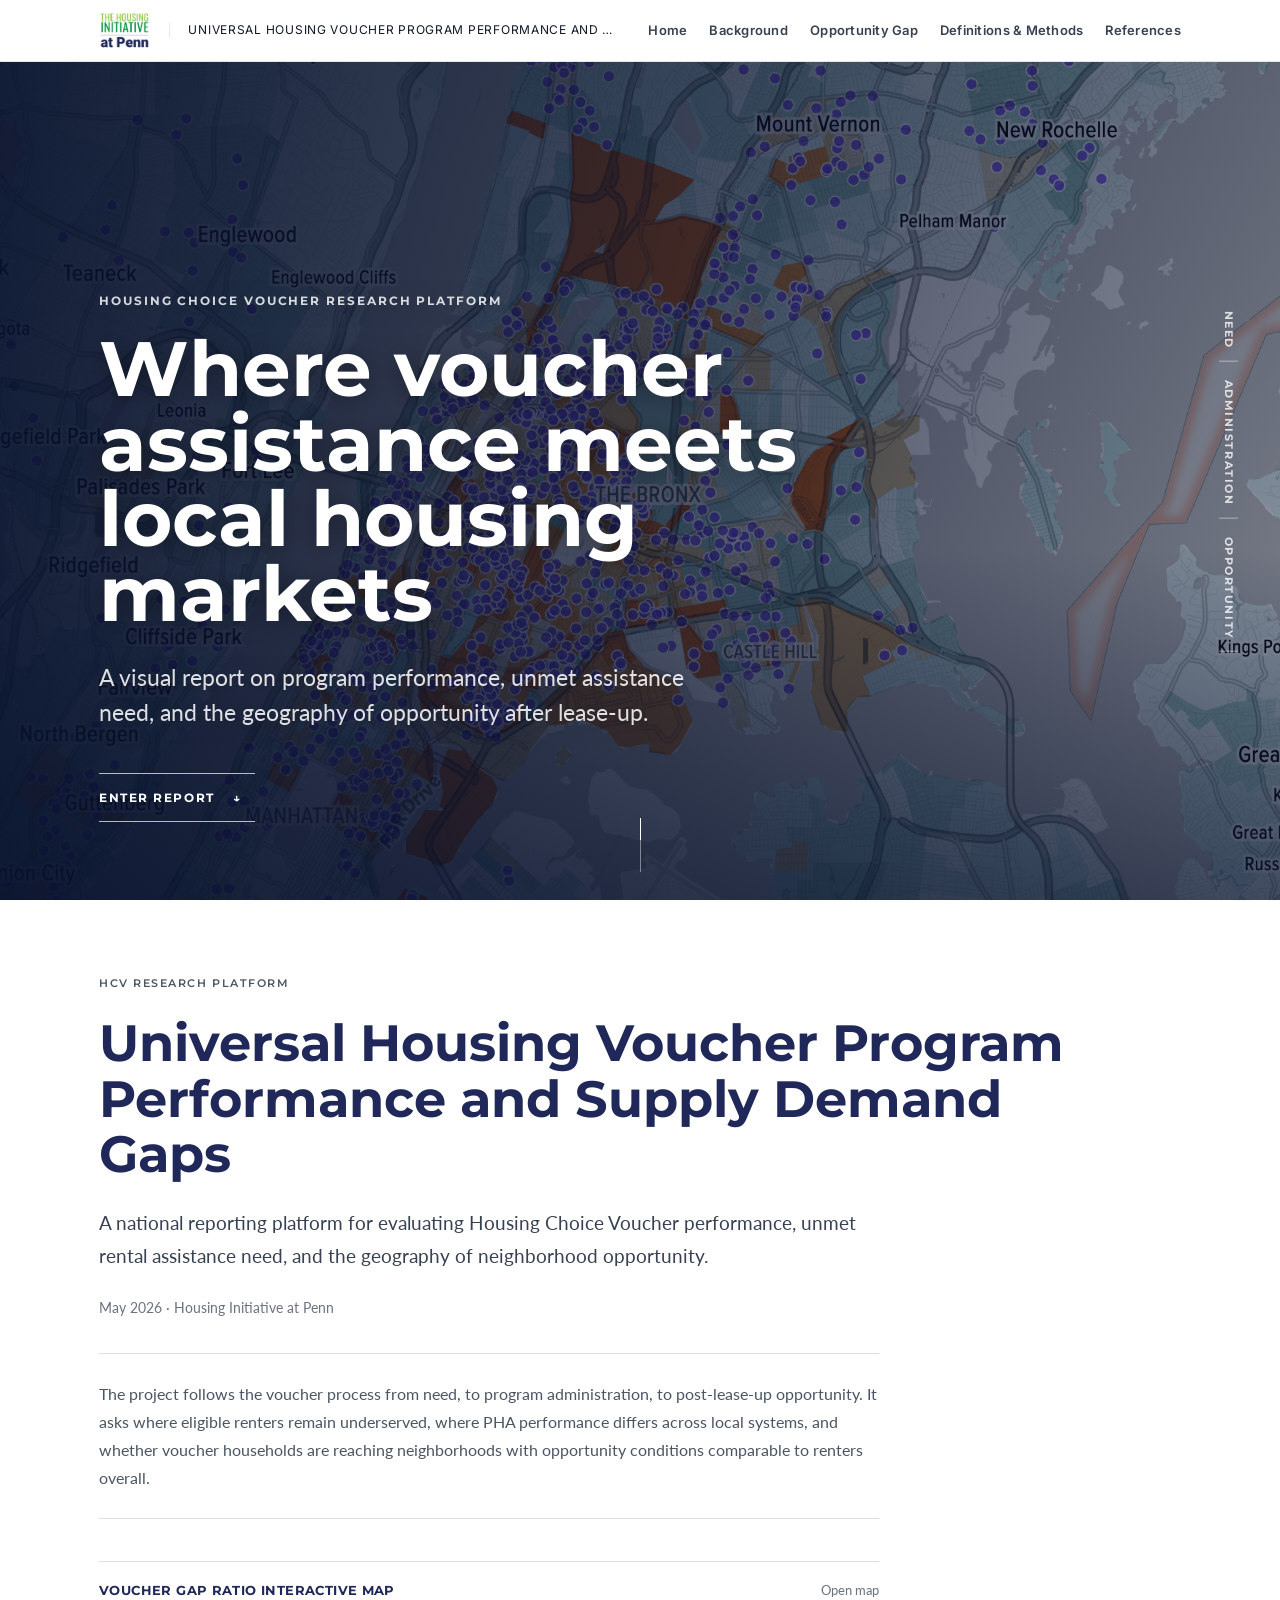
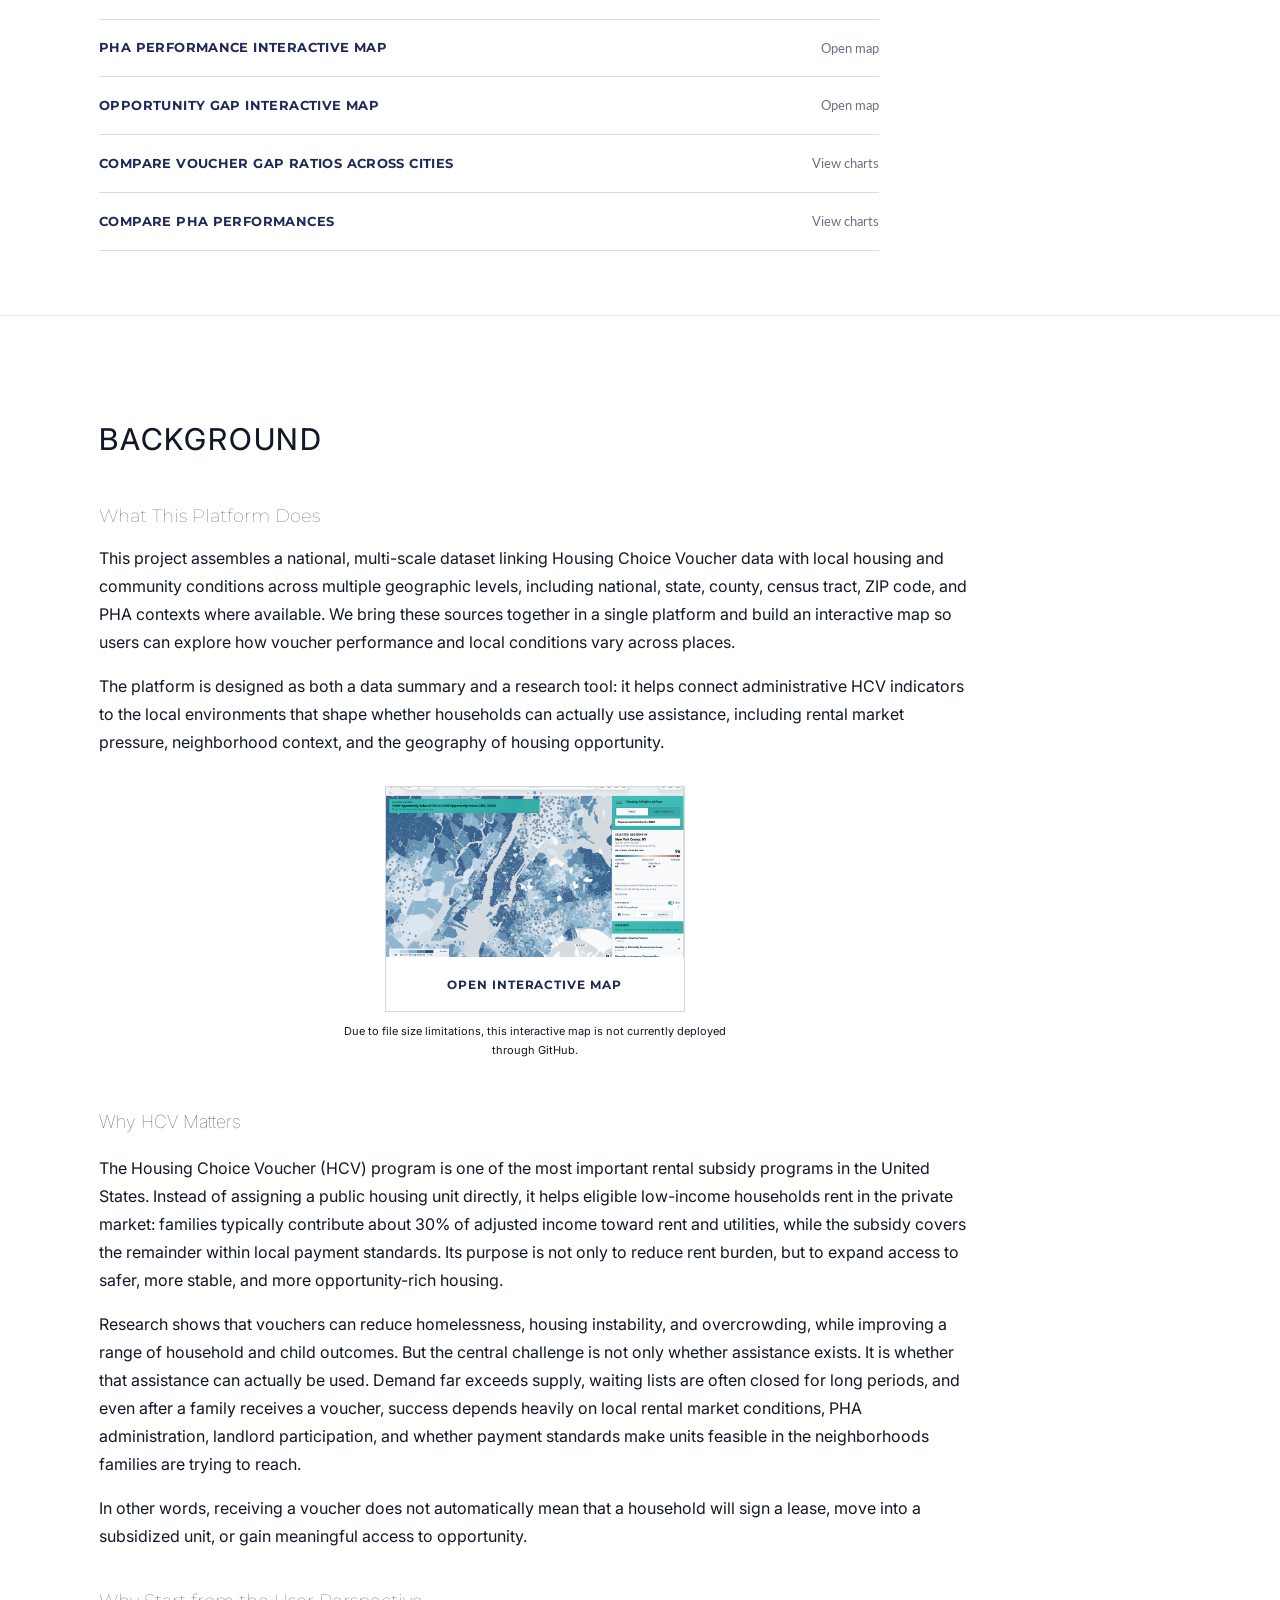
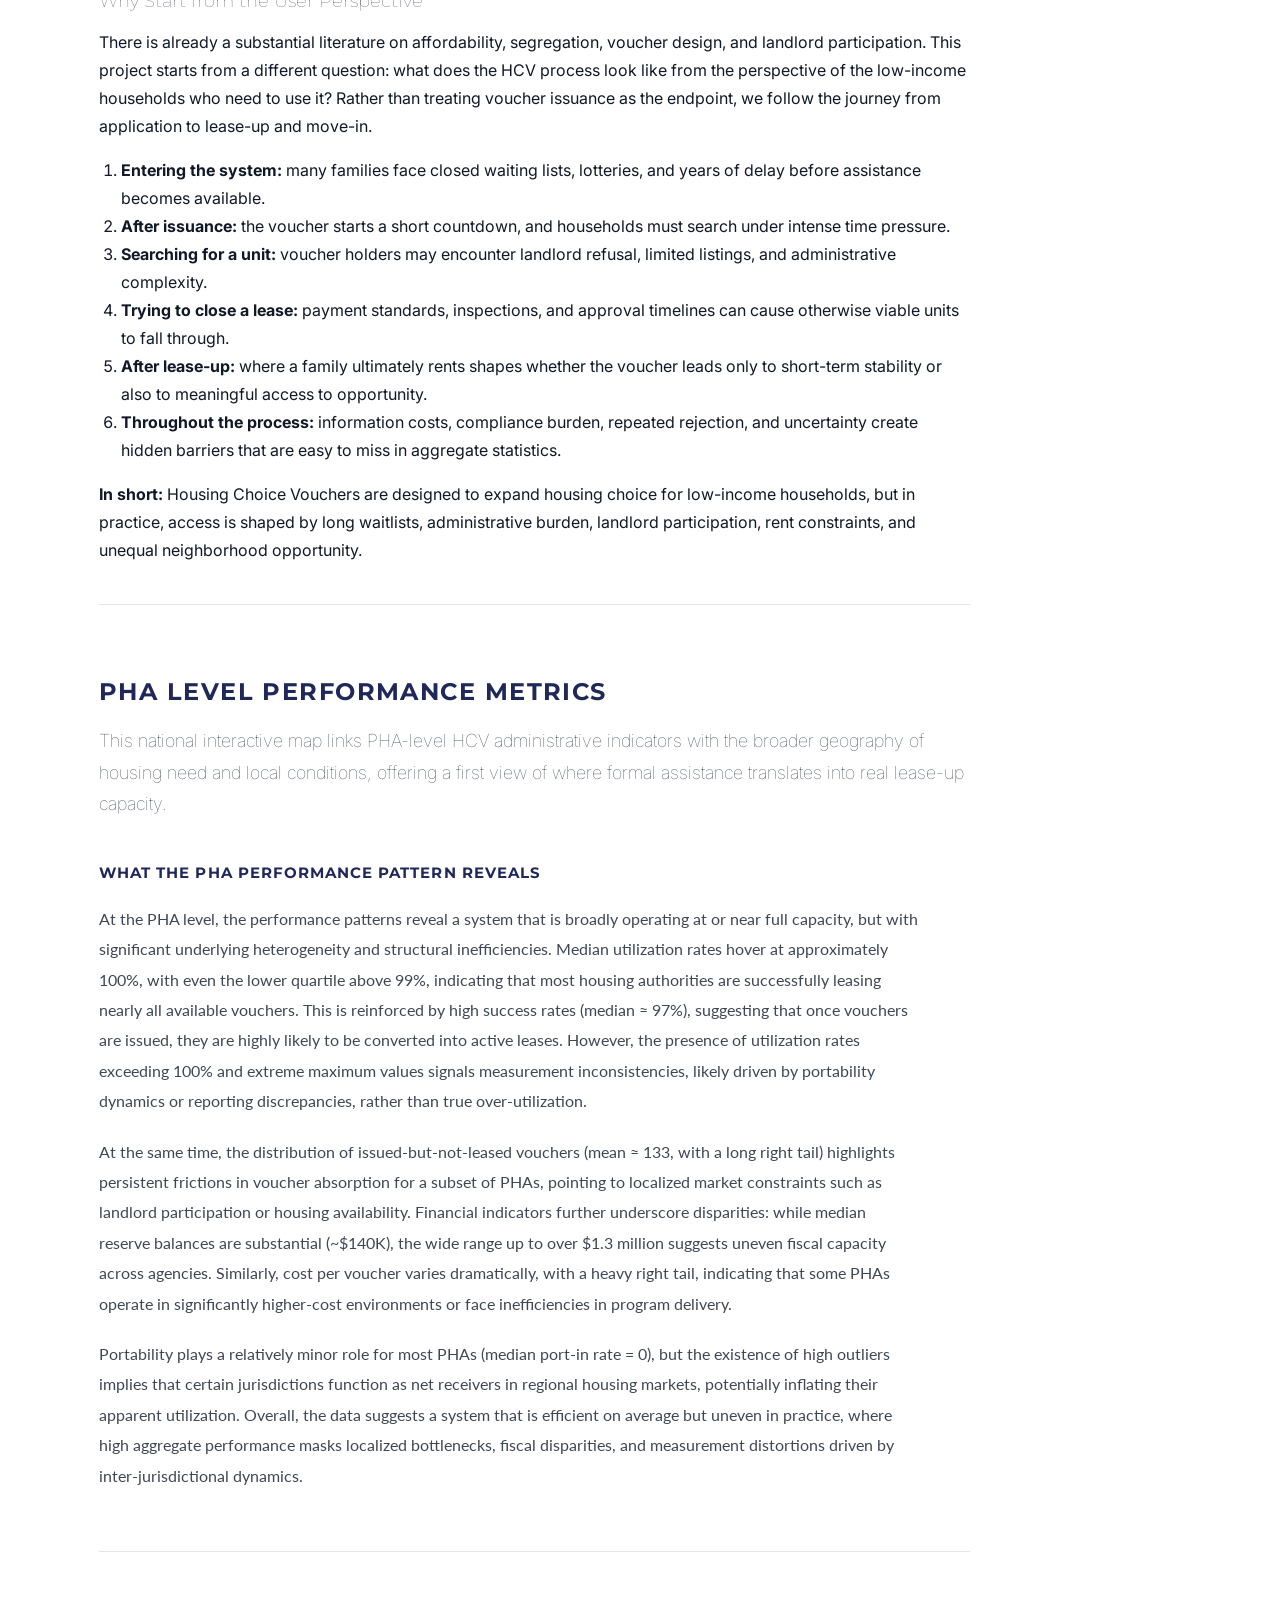
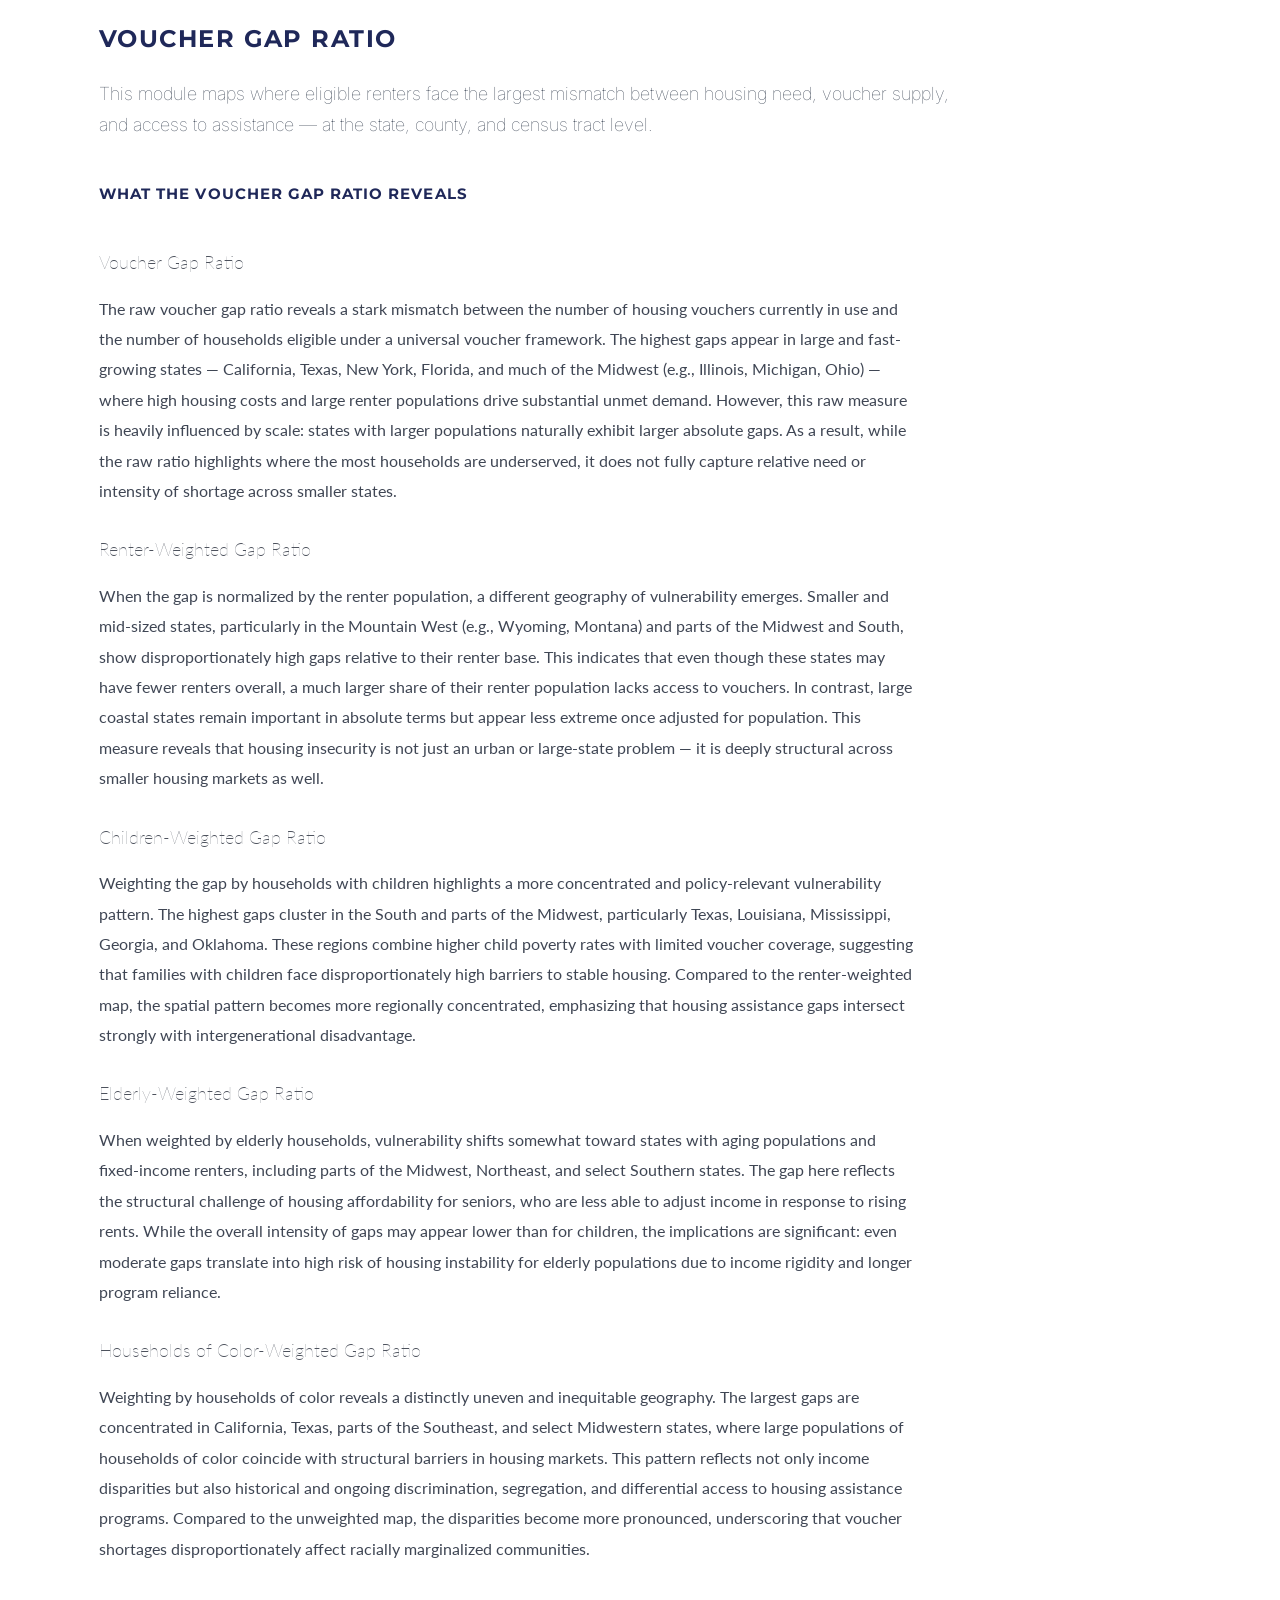
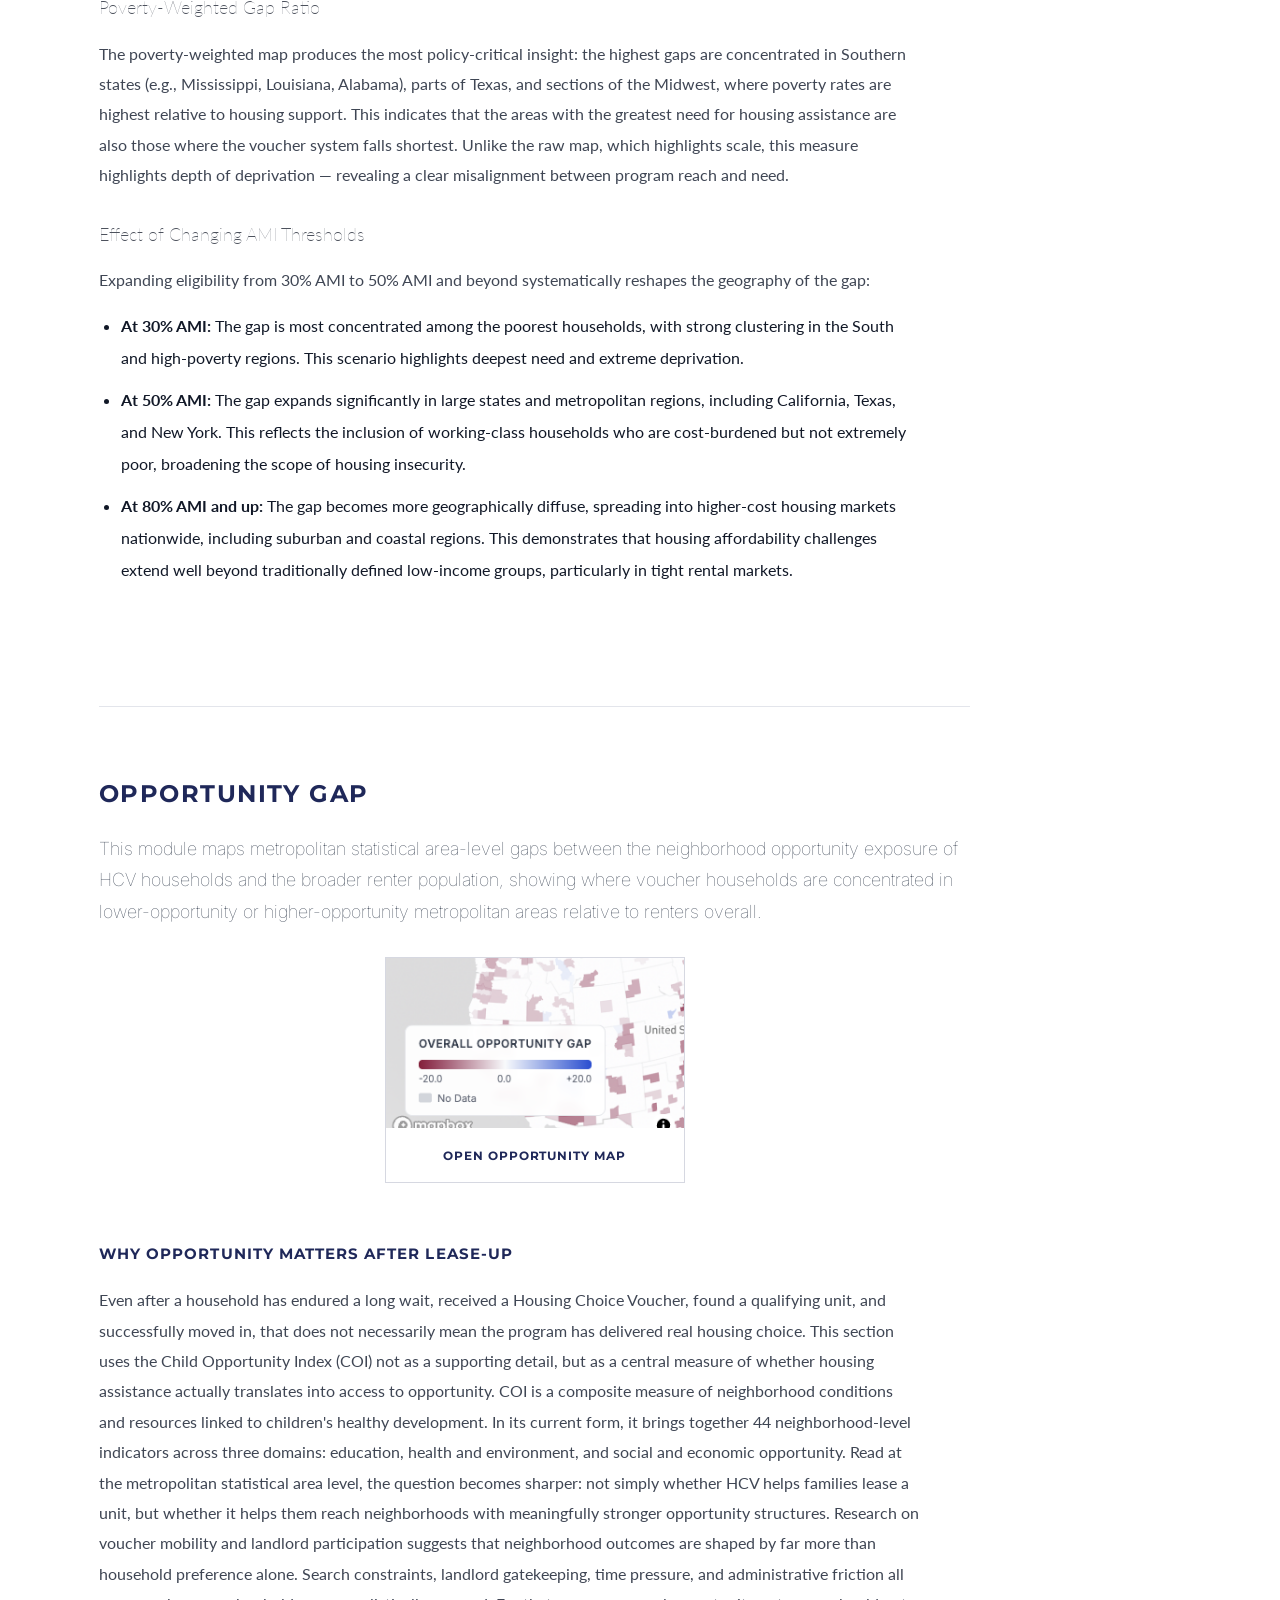
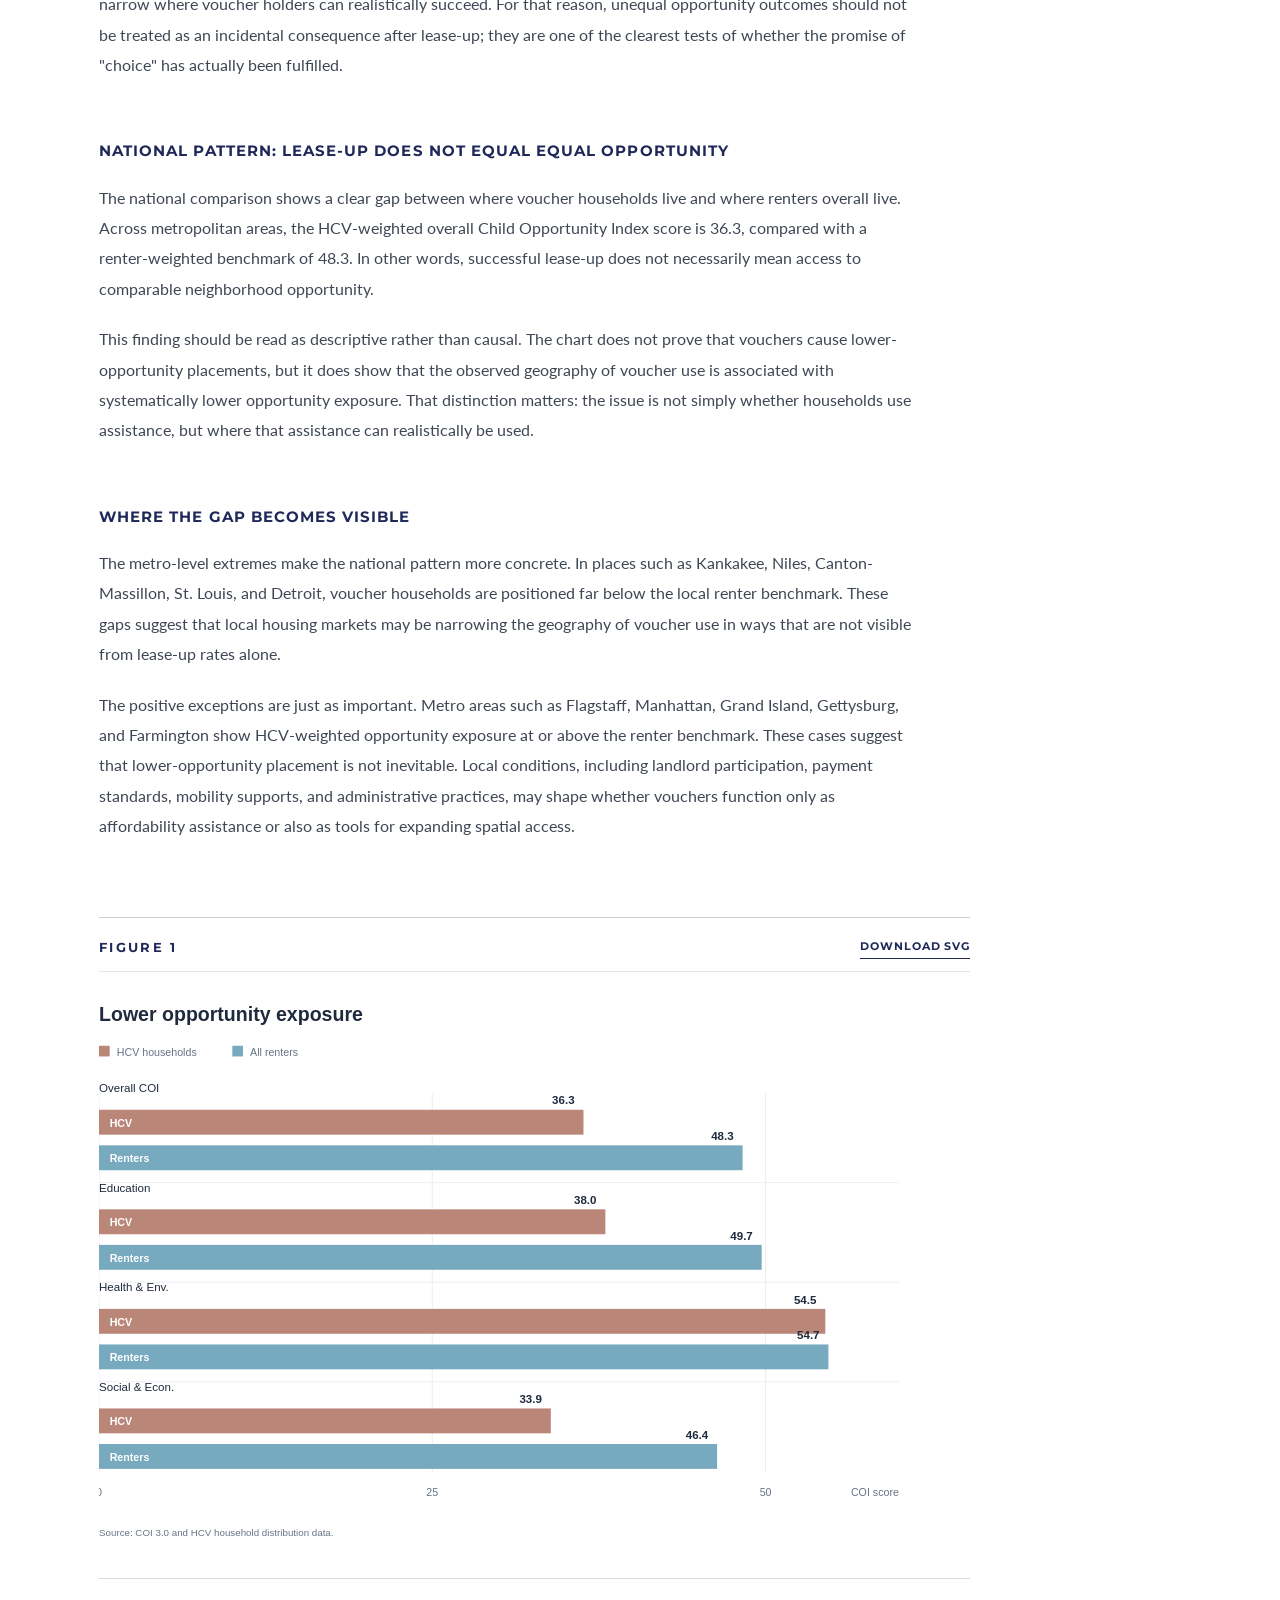
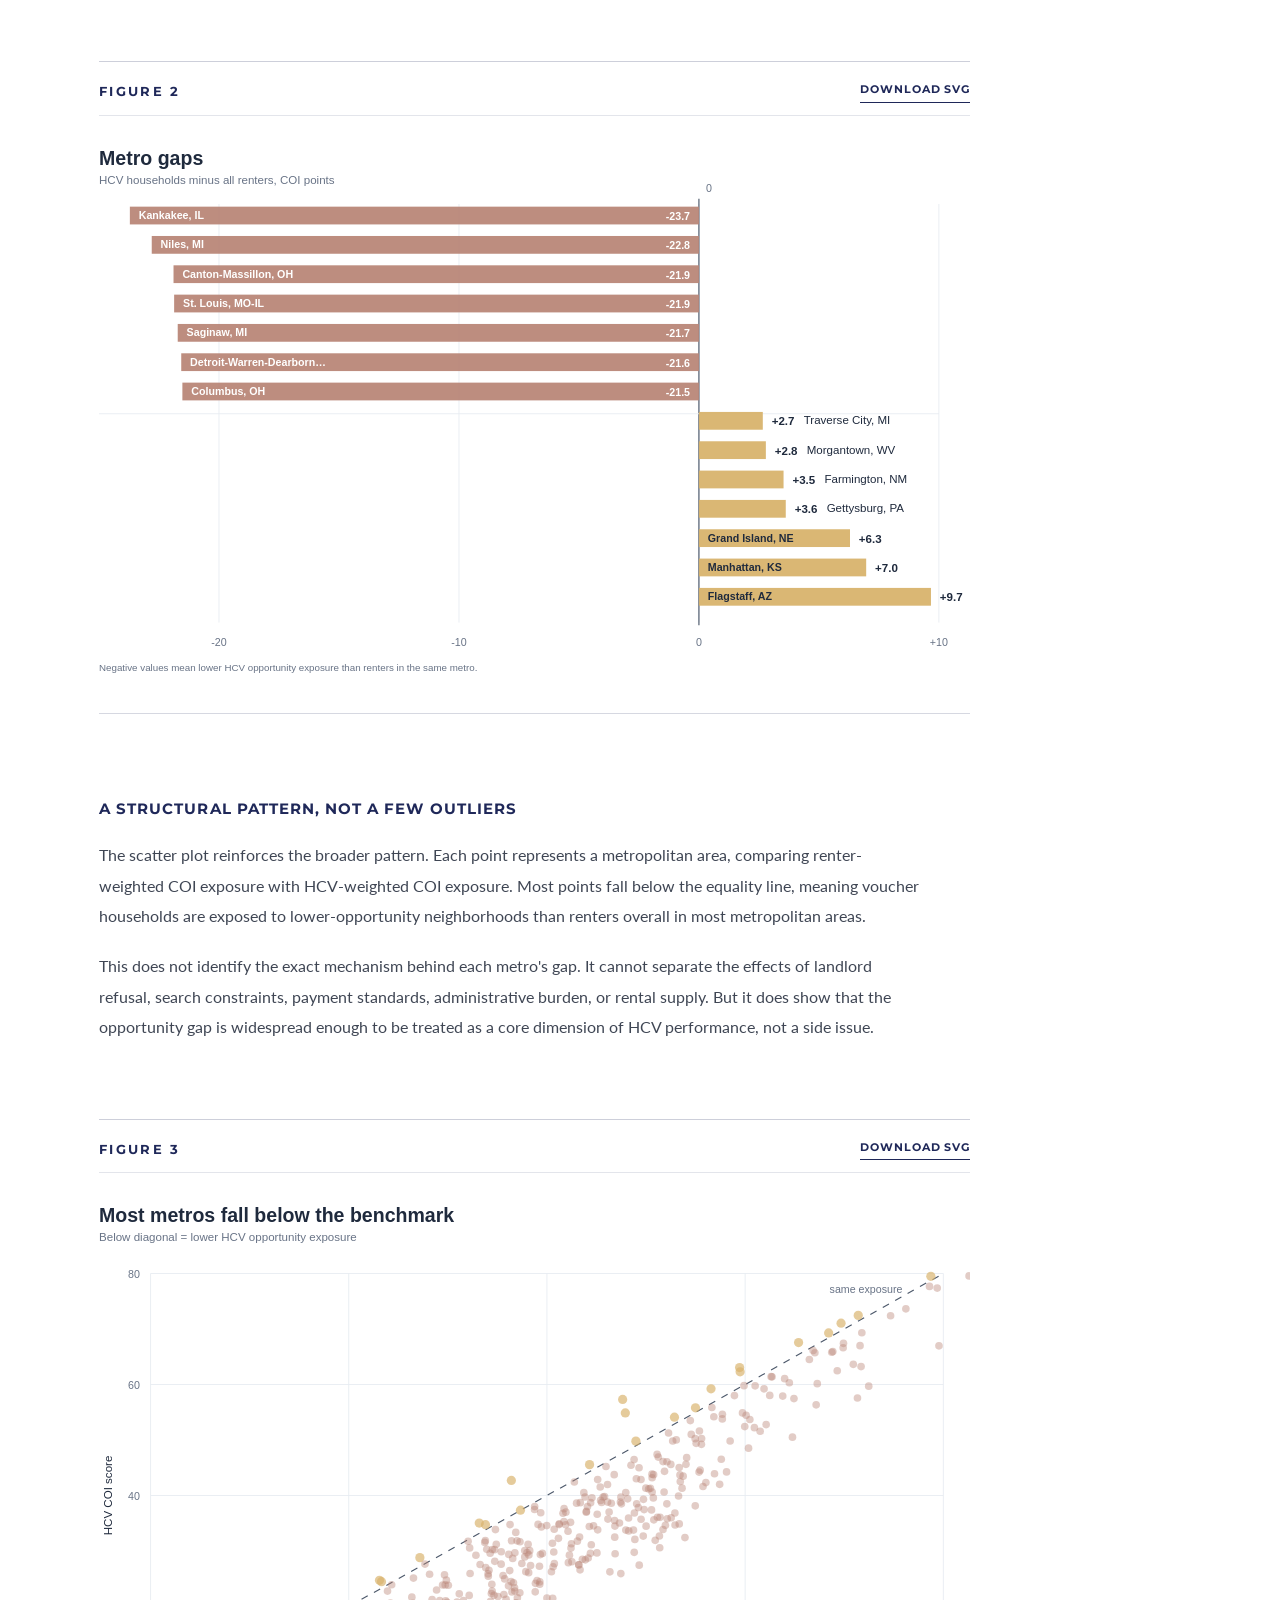
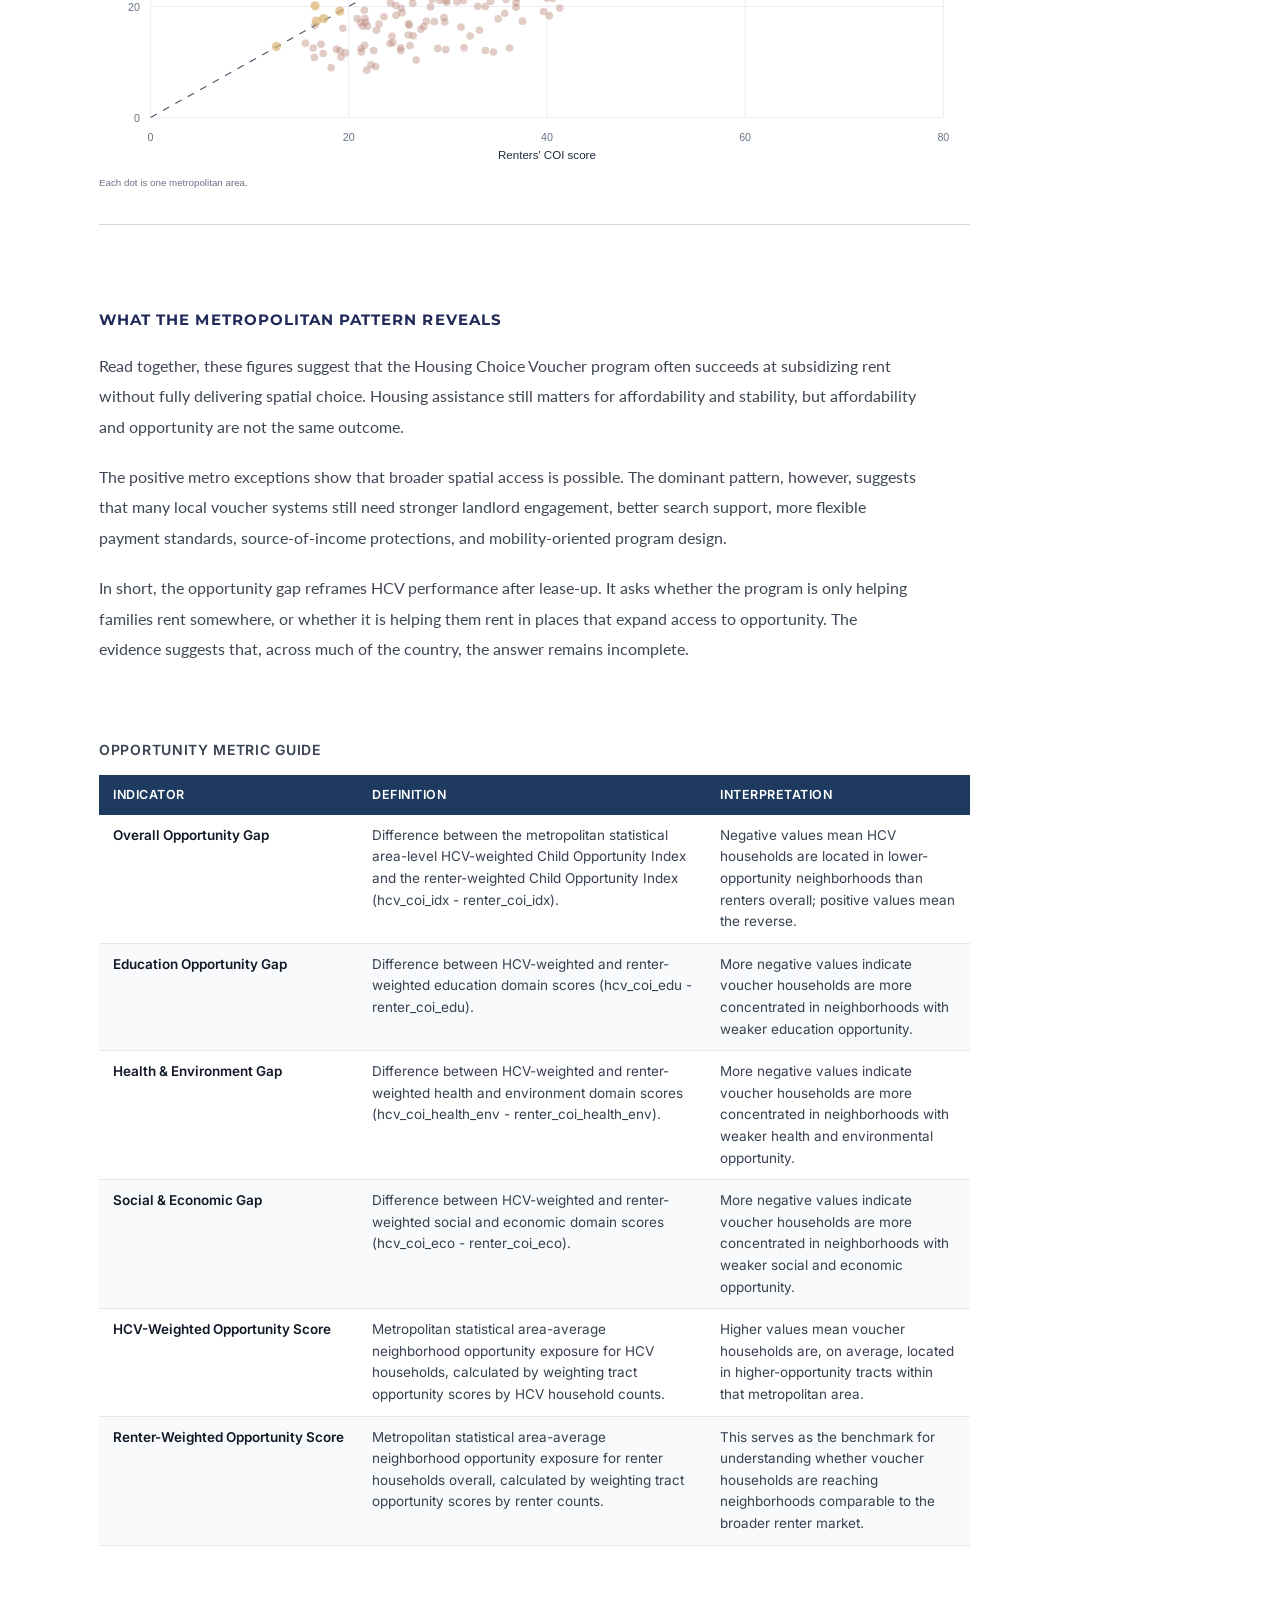
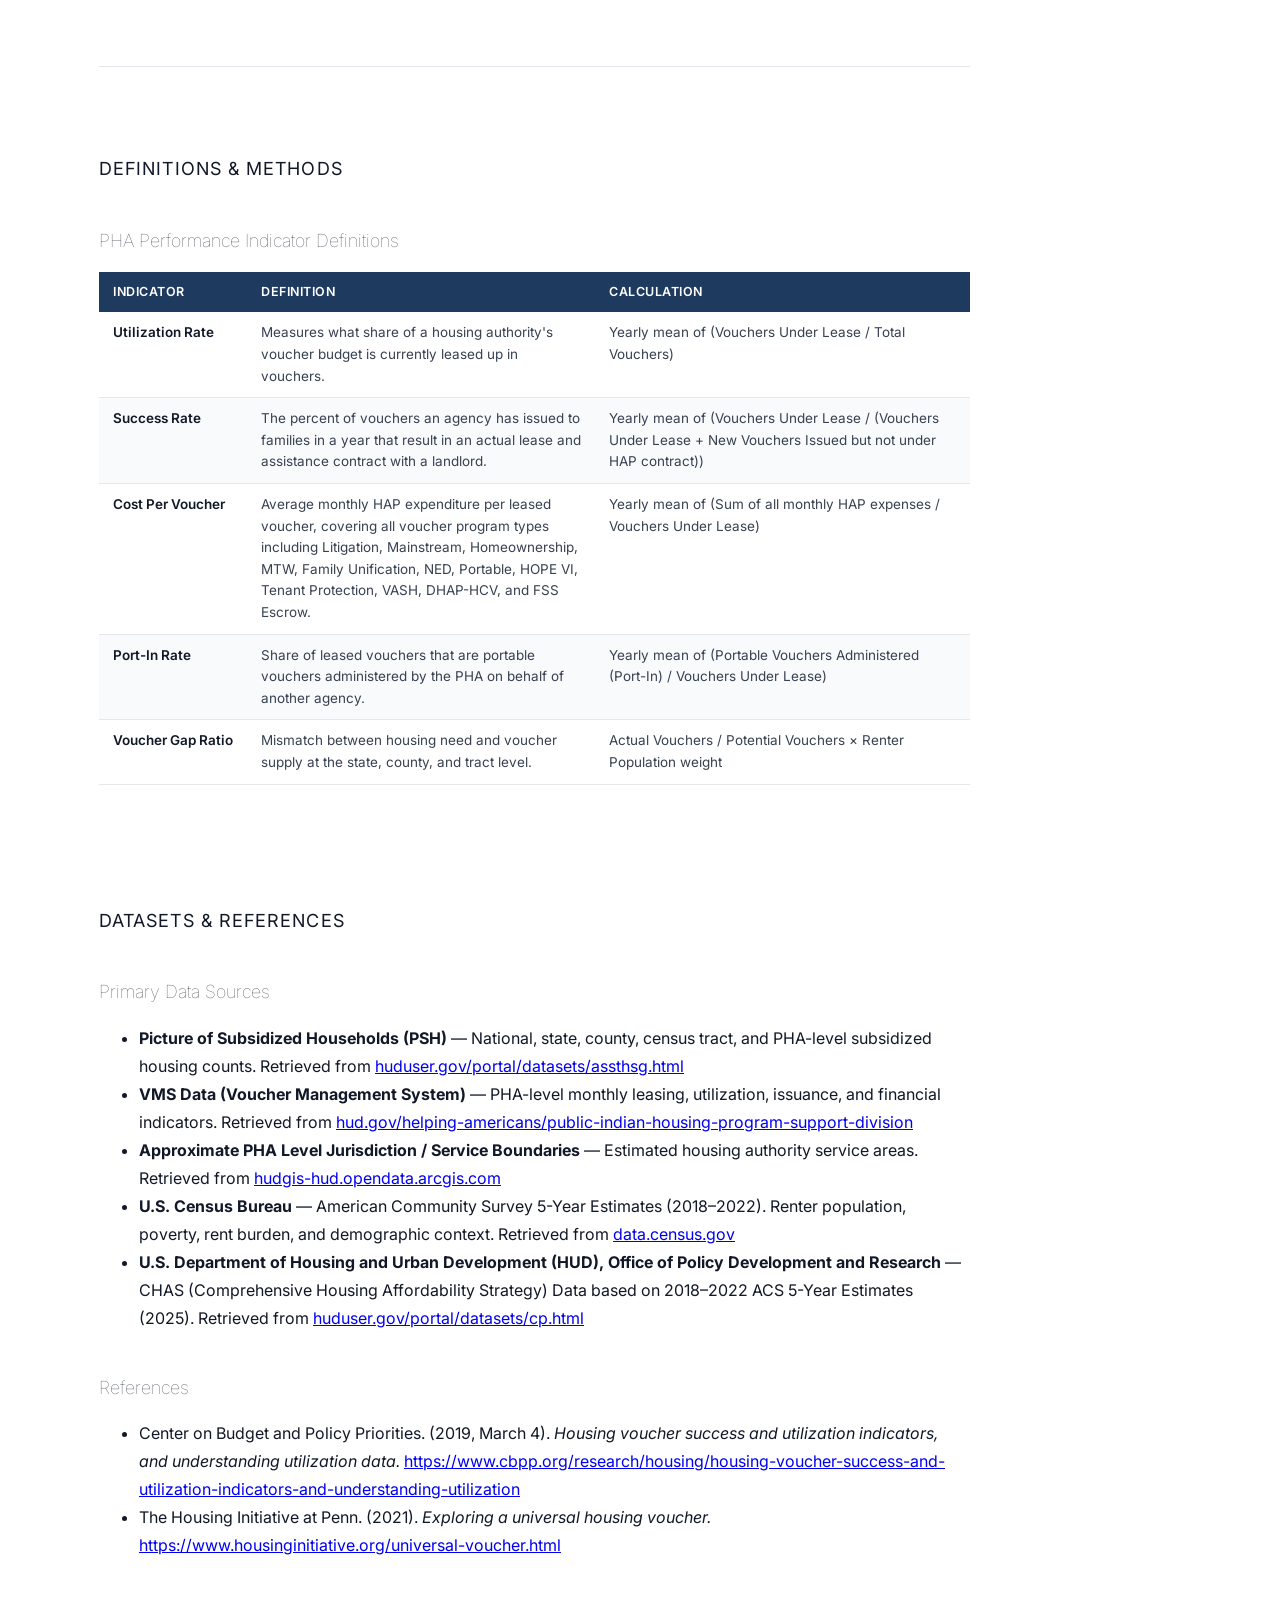
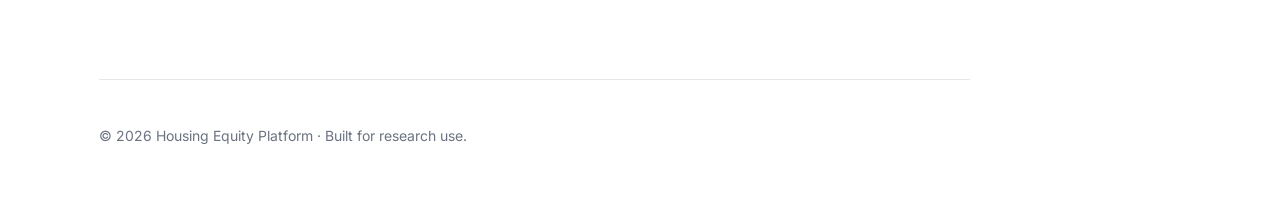
==== commit 1d9d4b25: "new" ====
--- a/index.html
+++ b/index.html
@@ -23,7 +23,7 @@
       <span class="nav-title">Universal Housing Voucher Program Performance and Supply Demand Gaps</span>
     </div>
     <nav class="topnav">
-      <a href="#landing">Home</a>
+      <a href="#cover">Home</a>
       <a href="#background">Background</a>
       <a href="#opportunity-gap">Opportunity Gap</a>
       <a href="#definitions">Definitions &amp; Methods</a>
@@ -36,97 +36,83 @@
   ========================== -->
   <main>
 
+    <!-- ========================= IMMERSIVE COVER ========================= -->
+    <section id="cover" class="cover-hero" aria-labelledby="cover-title">
+      <div class="cover-content">
+        <p class="cover-kicker">Housing Choice Voucher Research Platform</p>
+        <h1 id="cover-title">Where voucher assistance meets local housing markets</h1>
+        <p class="cover-sub">A visual report on program performance, unmet assistance need, and the geography of opportunity after lease-up.</p>
+        <a href="#landing" class="cover-enter" aria-label="Enter the report landing page">
+          <span>Enter Report</span>
+          <span aria-hidden="true">↓</span>
+        </a>
+      </div>
+
+      <div class="cover-rail" aria-label="Project story structure">
+        <span>Need</span>
+        <span>Administration</span>
+        <span>Opportunity</span>
+      </div>
+
+      <a href="#landing" class="cover-scroll" aria-label="Scroll to report">
+        <span></span>
+      </a>
+    </section>
+    <!-- ========================= END IMMERSIVE COVER ========================= -->
+
     <!-- ========================= LANDING HERO ========================= -->
     <section id="landing" class="landing-hero">
 
-      <!-- Left: title + clickable map cards -->
       <div class="landing-left">
 
+        <p class="landing-meta">HCV Research Platform</p>
         <div class="landing-headline">
           <h1 class="landing-title">Universal Housing Voucher Program Performance and Supply Demand Gaps</h1>
-          <p class="landing-sub">This platform evaluates Housing Choice Voucher program performance and quantifies the gap between eligible renter households and available housing assistance across geographic levels like State, County, Census Tract and by PHAs.</p>
+          <p class="landing-sub">A national reporting platform for evaluating Housing Choice Voucher performance, unmet rental assistance need, and the geography of neighborhood opportunity.</p>
+          <p class="landing-report-meta">May 2026 · Housing Initiative at Penn</p>
         </div>
 
-        <div class="map-cards-stack">
-
-          <!-- Column headers -->
-          <div class="card-group-label">Voucher Gap</div>
-          <div class="card-group-label">PHA Performance</div>
-          <div class="card-group-label">Opportunity Gap</div>
-
-          <!-- Row 1: Interactive maps -->
-          <a href="dashboards/hcv/gap.html" target="_blank" rel="noopener" class="map-entry-card">
-            <div class="card-thumb card-thumb-img" style="background-image: url('images/VG_1.PNG');">
-              <div class="thumb-overlay"><span class="thumb-chip">Interactive Map</span></div>
-            </div>
-            <div class="card-info">
-              <span class="card-module-tag">Map</span>
-              <h3 class="card-name">Voucher Gap Ratio Interactive Map</h3>
-              <p class="card-desc">State, county, and tract-level mismatch between housing need and voucher supply.</p>
-              <span class="card-cta">Explore Map &rarr;</span>
-            </div>
-          </a>
-
-          <a href="dashboards/hcv/index.html" target="_blank" rel="noopener" class="map-entry-card">
-            <div class="card-thumb card-thumb-img" style="background-image: url('images/PHA_1.PNG');">
-              <div class="thumb-overlay"><span class="thumb-chip">Interactive Map</span></div>
-            </div>
-            <div class="card-info">
-              <span class="card-module-tag">Map</span>
-              <h3 class="card-name">PHA Performance Interactive Map</h3>
-              <p class="card-desc">PHA-level utilization, success rate, and cost per voucher across the country.</p>
-              <span class="card-cta">Explore Map &rarr;</span>
-            </div>
-          </a>
-
-          <a href="dashboards/opportunity/index.html" target="_blank" rel="noopener" class="map-entry-card">
-            <div class="card-thumb card-thumb-img" style="background-image: url('images/OPP_1.PNG');">
-              <div class="thumb-overlay"><span class="thumb-chip">Interactive Map</span></div>
-            </div>
-            <div class="card-info">
-              <span class="card-module-tag">Map</span>
-              <h3 class="card-name">Opportunity Gap Interactive Map</h3>
-              <p class="card-desc">Metro-level gaps between HCV household and renter neighborhood opportunity exposure.</p>
-              <span class="card-cta">Explore Map &rarr;</span>
-            </div>
-          </a>
-
-          <!-- Row 2: Comparison charts -->
-          <a href="dashboards/hcv/metro_chart.html" target="_blank" rel="noopener" class="map-entry-card">
-            <div class="card-thumb card-thumb-img" style="background-image: url('images/VG_2.PNG');">
-              <div class="thumb-overlay"><span class="thumb-chip">Comparison</span></div>
-            </div>
-            <div class="card-info">
-              <span class="card-module-tag">Charts</span>
-              <h3 class="card-name">Compare Voucher Gap Ratios Across Cities</h3>
-              <p class="card-desc">Weighted gap ratios across the 25 largest metros by AMI and demographic group.</p>
-              <span class="card-cta">View Charts &rarr;</span>
-            </div>
-          </a>
-
-          <a href="dashboards/hcv/pha_charts.html" target="_blank" rel="noopener" class="map-entry-card">
-            <div class="card-thumb card-thumb-img" style="background-image: url('images/PHA_2.PNG');">
-              <div class="thumb-overlay"><span class="thumb-chip">Comparison</span></div>
-            </div>
-            <div class="card-info">
-              <span class="card-module-tag">Charts</span>
-              <h3 class="card-name">Compare PHA Performances</h3>
-              <p class="card-desc">Top and bottom PHAs by utilization, success rate, cost per voucher, and reserves.</p>
-              <span class="card-cta">View Charts &rarr;</span>
-            </div>
-          </a>
-
+        <p class="landing-abstract">The project follows the voucher process from need, to program administration, to post-lease-up opportunity. It asks where eligible renters remain underserved, where PHA performance differs across local systems, and whether voucher households are reaching neighborhoods with opportunity conditions comparable to renters overall.</p>
+
+        <div class="landing-tools" aria-label="Interactive tools">
+          <a href="dashboards/hcv/gap.html" target="_blank" rel="noopener" class="landing-tool-link">
+            <strong>Voucher Gap Ratio Interactive Map</strong>
+            <span>Open map</span>
+          </a>
+          <a href="dashboards/hcv/index.html" target="_blank" rel="noopener" class="landing-tool-link">
+            <strong>PHA Performance Interactive Map</strong>
+            <span>Open map</span>
+          </a>
+          <a href="dashboards/opportunity/index.html" target="_blank" rel="noopener" class="landing-tool-link">
+            <strong>Opportunity Gap Interactive Map</strong>
+            <span>Open map</span>
+          </a>
+          <a href="dashboards/hcv/metro_chart.html" target="_blank" rel="noopener" class="landing-tool-link">
+            <strong>Compare Voucher Gap Ratios Across Cities</strong>
+            <span>View charts</span>
+          </a>
+          <a href="dashboards/hcv/pha_charts.html" target="_blank" rel="noopener" class="landing-tool-link">
+            <strong>Compare PHA Performances</strong>
+            <span>View charts</span>
+          </a>
         </div>
       </div>
 
-      <!-- Right: background image -->
-      <div class="landing-right">
-        <img src="images/Landing_page_Image_2.jpg" alt="Housing in America" class="landing-bg-img">
-        <p class="landing-img-credit">Illustration by Tim Peacock, taken from <em>40 Big Ideas to Make New York City More Affordable</em>, The New York Times, 2025.</p>
-      </div>
-
     </section>
     <!-- ========================= END LANDING HERO ========================= -->
+
+    <aside class="page-toc" aria-labelledby="toc-title">
+      <p class="page-toc-kicker">Contents</p>
+      <h2 id="toc-title">Table of Contents</h2>
+      <ol>
+        <li><a href="#background">Background</a></li>
+        <li><a href="#explore-map">PHA Level Performance Metrics</a></li>
+        <li><a href="#voucher-gap">Voucher Gap Ratio</a></li>
+        <li><a href="#opportunity-gap">Opportunity Gap</a></li>
+        <li><a href="#definitions">Definitions &amp; Methods</a></li>
+        <li><a href="#datasets">Datasets &amp; References</a></li>
+      </ol>
+    </aside>
 
     <div class="container">
 
@@ -258,9 +244,17 @@
 
           <div class="analysis-figure-pair">
             <figure class="analysis-figure">
+              <div class="figure-bar">
+                <span>Figure 1</span>
+                <a href="images/opportunity-analysis/national_coi_exposure.svg" download>Download SVG</a>
+              </div>
               <img src="images/opportunity-analysis/national_coi_exposure.svg" alt="National COI exposure comparison between HCV households and renters">
             </figure>
             <figure class="analysis-figure">
+              <div class="figure-bar">
+                <span>Figure 2</span>
+                <a href="images/opportunity-analysis/metro_gap_extremes.svg" download>Download SVG</a>
+              </div>
               <img src="images/opportunity-analysis/metro_gap_extremes.svg" alt="Metro areas with the largest negative and positive opportunity gaps">
             </figure>
           </div>
@@ -272,6 +266,10 @@
           </div>
 
           <figure class="analysis-figure">
+            <div class="figure-bar">
+              <span>Figure 3</span>
+              <a href="images/opportunity-analysis/hcv_vs_renter_scatter.svg" download>Download SVG</a>
+            </div>
             <img src="images/opportunity-analysis/hcv_vs_renter_scatter.svg" alt="Scatter plot comparing HCV-weighted and renter-weighted COI exposure across metro areas">
           </figure>
 
@@ -433,6 +431,41 @@
   <script>
     // Tiny UX: footer year.
     document.getElementById("yearNow").textContent = new Date().getFullYear();
+
+    const coverHero = document.querySelector(".cover-hero");
+    if (coverHero) {
+      coverHero.addEventListener("pointermove", (event) => {
+        const rect = coverHero.getBoundingClientRect();
+        const x = (event.clientX - rect.left) / rect.width - 0.5;
+        const y = (event.clientY - rect.top) / rect.height - 0.5;
+        coverHero.style.setProperty("--mx", x.toFixed(3));
+        coverHero.style.setProperty("--my", y.toFixed(3));
+      });
+
+      coverHero.addEventListener("pointerleave", () => {
+        coverHero.style.setProperty("--mx", "0");
+        coverHero.style.setProperty("--my", "0");
+      });
+    }
+
+    const landingSection = document.getElementById("landing");
+    const footer = document.querySelector(".footer");
+    const updatePageToc = () => {
+      if (!landingSection || window.innerWidth < 1280) {
+        document.body.classList.remove("show-page-toc");
+        return;
+      }
+
+      const landingBottom = landingSection.offsetTop + landingSection.offsetHeight;
+      const footerTop = footer ? footer.getBoundingClientRect().top : Infinity;
+      const pastLanding = window.scrollY > landingBottom - 80;
+      const beforeFooter = footerTop > 220;
+      document.body.classList.toggle("show-page-toc", pastLanding && beforeFooter);
+    };
+
+    updatePageToc();
+    window.addEventListener("scroll", updatePageToc, { passive: true });
+    window.addEventListener("resize", updatePageToc);
   </script>
 
 </body>
--- a/css/style.css
+++ b/css/style.css
@@ -37,16 +37,17 @@
   background: white;
   border-bottom: 1px solid #e5e7eb;
   display: grid;
-  grid-template-columns: 58fr 42fr;
+  grid-template-columns: minmax(0, 1fr) auto;
+  column-gap: 28px;
   align-items: center;
   height: 62px;
+  padding: 0 99px;
 }
 
 .nav-brand {
-  padding-left: 99px;
   display: flex;
   align-items: center;
-  gap: 14px;
+  gap: 18px;
   min-width: 0;
 }
 
@@ -57,14 +58,14 @@
 }
 
 .nav-title {
-  font-size: 13px;
+  font-size: 12px;
   font-weight: 400;
-  letter-spacing: 0.04em;
+  letter-spacing: 0.06em;
   text-transform: uppercase;
   color: #111827;
   line-height: 1.2;
   border-left: 1px solid #e5e7eb;
-  padding-left: 14px;
+  padding-left: 18px;
   min-width: 0;
   overflow: hidden;
   text-overflow: ellipsis;
@@ -74,14 +75,16 @@
 .topnav {
   display: flex;
   align-items: center;
-  justify-content: center;
-  gap: 26px;
+  justify-content: flex-end;
+  gap: 22px;
+  min-width: max-content;
+  white-space: nowrap;
 }
 
 .topnav a {
-  font-size: 13.5px;
-  font-weight: 500;
-  letter-spacing: 0.04em;
+  font-size: 13px;
+  font-weight: 600;
+  letter-spacing: 0.02em;
   color: #374151;
   text-decoration: none;
   transition: color 0.15s;
@@ -98,15 +101,22 @@
 .container {
   max-width: 2000px;
   margin: 0 auto;
-  padding: 20px 40px 40px 40px;
+  padding: 72px 99px 40px;
+  background: #ffffff;
+}
+
+@media (min-width: 1280px) {
+  .container {
+    padding-right: 310px;
+  }
 }
 /* =====================================
    SECTION STRUCTURE
 ===================================== */
 
 .section {
-  max-width: 1150px;
-  margin: 0 auto 120px auto;
+  max-width: 1120px;
+  margin: 0 0 120px;
   scroll-margin-top: 72px;
 }
 
@@ -241,6 +251,7 @@
 }
 
 .lead {
+  max-width: 900px;
   font-size: 18px;
   font-weight: 80;
   color: #374151;
@@ -493,7 +504,9 @@
 }
 
 .opportunity-copy-block {
+  max-width: 820px;
   margin: 58px auto;
+  margin-left: 0;
   font-family: 'Lato', sans-serif;
 }
 
@@ -515,33 +528,67 @@
 }
 
 .analysis-figure {
-  margin: 64px auto 70px;
-  padding: 0;
+  margin: 76px 0 82px;
+  padding: 18px 0 22px;
+  border-top: 1px solid rgba(31, 40, 89, 0.22);
+  border-bottom: 1px solid rgba(31, 40, 89, 0.18);
 }
 
 .analysis-figure img {
   display: block;
-  width: 72%;
-  max-width: 760px;
+  width: 100%;
+  max-width: 980px;
   height: auto;
-  margin: 0 auto;
+  margin: 0;
+}
+
+.figure-bar {
+  display: flex;
+  align-items: center;
+  justify-content: space-between;
+  gap: 24px;
+  margin-bottom: 24px;
+  padding-bottom: 12px;
+  border-bottom: 1px solid rgba(31, 40, 89, 0.12);
+}
+
+.figure-bar span {
+  font-family: 'Montserrat', sans-serif;
+  font-size: 13px;
+  font-weight: 700;
+  letter-spacing: 0.18em;
+  text-transform: uppercase;
+  color: #1f2859;
+}
+
+.figure-bar a {
+  font-family: 'Montserrat', sans-serif;
+  font-size: 11px;
+  font-weight: 700;
+  letter-spacing: 0.08em;
+  text-transform: uppercase;
+  color: #1f2859;
+  text-decoration: none;
+  border-bottom: 1px solid currentColor;
+  padding-bottom: 2px;
+}
+
+.figure-bar a:hover {
+  color: #2f6f88;
 }
 
 .analysis-figure-pair {
-  display: grid;
-  grid-template-columns: 1fr 1fr;
-  gap: 30px;
-  align-items: start;
-  margin: 64px auto 70px;
+  display: block;
+  margin: 76px 0 82px;
 }
 
 .analysis-figure-pair .analysis-figure {
-  margin: 0;
+  margin: 0 0 82px;
 }
 
 .analysis-figure-pair .analysis-figure img {
   width: 100%;
-  max-width: none;
+  max-width: 980px;
 }
 
 #opportunity-dashboard .indicator-defs {
@@ -893,13 +940,200 @@
 .modal-open-btn:hover { background: #2d5491; }
 
 /* =====================================
+   IMMERSIVE COVER
+===================================== */
+
+.cover-hero {
+  --mx: 0;
+  --my: 0;
+  position: relative;
+  min-height: calc(100vh - 62px);
+  overflow: hidden;
+  display: grid;
+  align-items: end;
+  padding: 96px 99px 78px;
+  color: #ffffff;
+  background: #0f172a;
+  scroll-margin-top: 62px;
+  isolation: isolate;
+}
+
+.cover-hero::before {
+  content: '';
+  position: absolute;
+  inset: -24px;
+  z-index: -3;
+  background-image: url('../images/hero-bg.png');
+  background-size: cover;
+  background-position: center;
+  transform: translate(calc(var(--mx) * -10px), calc(var(--my) * -8px)) scale(1.055);
+  transform-origin: center;
+  animation: coverDrift 18s ease-in-out infinite alternate;
+}
+
+.cover-hero::after {
+  content: '';
+  position: absolute;
+  inset: 0;
+  z-index: -2;
+  background:
+    linear-gradient(90deg, rgba(8, 18, 45, 0.92) 0%, rgba(8, 18, 45, 0.66) 50%, rgba(8, 18, 45, 0.34) 100%),
+    linear-gradient(0deg, rgba(8, 18, 45, 0.62) 0%, rgba(8, 18, 45, 0.18) 42%, rgba(8, 18, 45, 0.34) 100%);
+}
+
+.cover-content {
+  position: relative;
+  z-index: 1;
+  width: min(760px, 100%);
+  animation: coverTextIn 900ms ease both;
+  text-shadow: 0 3px 24px rgba(0, 0, 0, 0.36);
+}
+
+.cover-kicker {
+  margin: 0 0 20px;
+  font-family: 'Montserrat', sans-serif;
+  font-size: 12px;
+  font-weight: 700;
+  letter-spacing: 0.16em;
+  text-transform: uppercase;
+  color: rgba(255, 255, 255, 0.82);
+}
+
+.cover-content h1 {
+  margin: 0;
+  font-family: 'Montserrat', sans-serif;
+  font-size: clamp(44px, 6vw, 82px);
+  line-height: 0.98;
+  letter-spacing: 0;
+  font-weight: 700;
+  color: #ffffff;
+}
+
+.cover-sub {
+  width: min(620px, 100%);
+  margin: 28px 0 0;
+  font-family: 'Lato', sans-serif;
+  font-size: clamp(18px, 2vw, 23px);
+  line-height: 1.55;
+  color: rgba(255, 255, 255, 0.86);
+}
+
+.cover-enter {
+  display: inline-grid;
+  grid-template-columns: auto 22px;
+  align-items: center;
+  gap: 18px;
+  margin-top: 42px;
+  padding: 13px 0;
+  border-top: 1px solid rgba(255, 255, 255, 0.70);
+  border-bottom: 1px solid rgba(255, 255, 255, 0.70);
+  color: #ffffff;
+  text-decoration: none;
+  font-family: 'Montserrat', sans-serif;
+  font-size: 12px;
+  font-weight: 700;
+  letter-spacing: 0.13em;
+  text-transform: uppercase;
+  transition: gap 0.16s ease, color 0.16s ease, border-color 0.16s ease;
+}
+
+.cover-enter:hover {
+  gap: 28px;
+  color: #9be7dc;
+  border-color: #9be7dc;
+}
+
+.cover-rail {
+  position: absolute;
+  right: 42px;
+  top: 50%;
+  display: grid;
+  gap: 18px;
+  transform: translateY(-50%);
+  font-family: 'Montserrat', sans-serif;
+  font-size: 11px;
+  font-weight: 700;
+  letter-spacing: 0.14em;
+  text-transform: uppercase;
+  color: rgba(255, 255, 255, 0.78);
+}
+
+.cover-rail span {
+  padding: 0 0 12px;
+  border-bottom: 1px solid rgba(255, 255, 255, 0.45);
+  writing-mode: vertical-rl;
+}
+
+.cover-scroll {
+  position: absolute;
+  left: 50%;
+  bottom: 28px;
+  width: 1px;
+  height: 54px;
+  background: rgba(255, 255, 255, 0.42);
+  overflow: hidden;
+}
+
+.cover-scroll span {
+  display: block;
+  width: 1px;
+  height: 22px;
+  background: #ffffff;
+  animation: coverScroll 1.6s ease-in-out infinite;
+}
+
+@keyframes coverDrift {
+  from {
+    transform: translate(calc(var(--mx) * -10px), calc(var(--my) * -8px)) scale(1.055);
+  }
+  to {
+    transform: translate(calc(var(--mx) * -10px + 18px), calc(var(--my) * -8px - 10px)) scale(1.085);
+  }
+}
+
+@keyframes coverTextIn {
+  from {
+    opacity: 0;
+    transform: translateY(18px);
+  }
+  to {
+    opacity: 1;
+    transform: translateY(0);
+  }
+}
+
+@keyframes coverScroll {
+  0% {
+    transform: translateY(-24px);
+    opacity: 0;
+  }
+  35% {
+    opacity: 1;
+  }
+  100% {
+    transform: translateY(58px);
+    opacity: 0;
+  }
+}
+
+@media (prefers-reduced-motion: reduce) {
+  .cover-hero::before,
+  .cover-content,
+  .cover-scroll span {
+    animation: none;
+  }
+}
+
+/* =====================================
    LANDING HERO
 ===================================== */
 
 .landing-hero {
-  display: flex;
-  height: calc(100vh - 62px);
-  overflow: hidden;
+  display: grid;
+  grid-template-columns: minmax(0, 1fr);
+  min-height: calc(100vh - 62px);
+  padding: 74px 99px 64px;
+  overflow: visible;
   background: #fff;
   border-bottom: 1px solid #e5e7eb;
   scroll-margin-top: 62px;
@@ -908,24 +1142,21 @@
 /* --- Left column ------------------------------------------ */
 
 .landing-left {
-  flex: 0 0 66%;
-  padding: 32px 56px 14px 99px;
-  display: flex;
-  flex-direction: column;
-  justify-content: flex-start;
-  gap: 38px;
+  max-width: 980px;
+  padding: 0;
   background: #fff;
-  min-height: 0;
 }
 
 /* Headline block */
+.landing-meta,
 .landing-eyebrow {
+  font-family: 'Montserrat', sans-serif;
   font-size: 11px;
   font-weight: 600;
-  letter-spacing: 0.16em;
-  text-transform: uppercase;
-  color: #9ca3af;
-  margin: 0 0 10px;
+  letter-spacing: 0.14em;
+  text-transform: uppercase;
+  color: #4b5563;
+  margin: 0 0 22px;
 }
 
 .landing-headline {
@@ -933,21 +1164,163 @@
 }
 
 .landing-title {
+  font-family: 'Montserrat', sans-serif;
+  font-size: clamp(34px, 4vw, 52px);
+  font-weight: 700;
+  line-height: 1.08;
+  letter-spacing: 0;
+  color: #1f2859;
+  margin: 0 0 26px;
+  white-space: normal;
+}
+
+.landing-sub {
+  max-width: 780px;
+  font-family: 'Lato', sans-serif;
   font-size: 19px;
-  font-weight: 300;
+  color: #374151;
+  line-height: 1.72;
+  margin: 0;
+}
+
+.landing-report-meta {
+  margin: 24px 0 0;
+  font-family: 'Lato', sans-serif;
+  font-size: 14px;
+  color: #6b7280;
+}
+
+.landing-abstract {
+  max-width: 780px;
+  margin: 32px 0 0;
+  padding: 26px 0;
+  border-top: 1px solid rgba(31, 40, 89, 0.16);
+  border-bottom: 1px solid rgba(31, 40, 89, 0.16);
+  font-family: 'Lato', sans-serif;
+  font-size: 16px;
+  line-height: 1.75;
+  color: #4b5563;
+}
+
+.landing-tools {
+  max-width: 780px;
+  margin-top: 42px;
+  border-top: 1px solid rgba(31, 40, 89, 0.16);
+}
+
+.landing-tool-link {
+  display: grid;
+  grid-template-columns: minmax(0, 1fr) auto;
+  gap: 20px;
+  align-items: center;
+  padding: 17px 0;
+  border-bottom: 1px solid rgba(31, 40, 89, 0.16);
+  text-decoration: none;
+  color: #1f2859;
+  transition: color 0.15s ease, transform 0.15s ease;
+}
+
+.landing-tool-link strong {
+  font-family: 'Montserrat', sans-serif;
+  font-size: 13px;
+  font-weight: 700;
+  line-height: 1.35;
+  letter-spacing: 0.03em;
+  text-transform: uppercase;
+}
+
+.landing-tool-link span {
+  font-family: 'Lato', sans-serif;
+  font-size: 13px;
+  color: #6b7280;
+  white-space: nowrap;
+}
+
+.landing-tool-link:hover {
+  color: #0f766e;
+  transform: translateX(4px);
+}
+
+.landing-tool-link:hover span {
+  color: #0f766e;
+}
+
+.page-toc {
+  position: fixed;
+  top: 92px;
+  right: 34px;
+  z-index: 80;
+  width: 230px;
+  padding-left: 22px;
+  border-left: 1px solid rgba(31, 40, 89, 0.16);
+  opacity: 0;
+  pointer-events: none;
+  transform: translateX(12px);
+  transition: opacity 0.18s ease, transform 0.18s ease;
+}
+
+body.show-page-toc .page-toc {
+  opacity: 1;
+  pointer-events: auto;
+  transform: translateX(0);
+}
+
+.page-toc-kicker {
+  margin: 0 0 9px;
+  font-family: 'Montserrat', sans-serif;
+  font-size: 11px;
+  font-weight: 700;
+  letter-spacing: 0.14em;
+  text-transform: uppercase;
+  color: #6b7280;
+}
+
+.page-toc h2 {
+  margin: 0 0 18px;
+  font-family: 'Montserrat', sans-serif;
+  font-size: 17px;
   line-height: 1.2;
-  letter-spacing: 0.06em;
-  text-transform: uppercase;
+  color: #1f2859;
+}
+
+.page-toc ol {
+  list-style: none;
+  counter-reset: toc;
+  margin: 0;
+  padding: 0;
+}
+
+.page-toc li {
+  counter-increment: toc;
+  border-top: 1px solid rgba(31, 40, 89, 0.14);
+}
+
+.page-toc li:last-child {
+  border-bottom: 1px solid rgba(31, 40, 89, 0.14);
+}
+
+.page-toc a {
+  display: grid;
+  grid-template-columns: 30px minmax(0, 1fr);
+  gap: 8px;
+  padding: 11px 0;
+  font-family: 'Lato', sans-serif;
+  font-size: 13px;
+  line-height: 1.35;
   color: #111827;
-  margin: 0 0 6px;
-  white-space: nowrap;
-}
-
-.landing-sub {
-  font-size: 13.5px;
-  color: #6b7280;
-  line-height: 1.65;
-  margin: 0;
+  text-decoration: none;
+}
+
+.page-toc a::before {
+  content: counter(toc, decimal-leading-zero);
+  font-family: 'Montserrat', sans-serif;
+  font-size: 12px;
+  font-weight: 700;
+  color: #9ca3af;
+}
+
+.page-toc a:hover {
+  color: #0f766e;
 }
 
 /* --- Cards stack ------------------------------------------ */
@@ -1224,34 +1597,89 @@
     flex-wrap: wrap;
     gap: 8px 16px;
     margin-top: 8px;
+    min-width: 0;
+    white-space: normal;
   }
   .topnav a {
     font-size: 12px;
   }
+  .cover-hero {
+    min-height: calc(100vh - 110px);
+    padding: 64px 24px 70px;
+  }
+  .cover-hero::after {
+    background:
+      linear-gradient(90deg, rgba(8, 18, 45, 0.94) 0%, rgba(8, 18, 45, 0.76) 100%),
+      linear-gradient(0deg, rgba(8, 18, 45, 0.64) 0%, rgba(8, 18, 45, 0.20) 100%);
+  }
+  .cover-kicker {
+    font-size: 10px;
+    line-height: 1.5;
+  }
+  .cover-content h1 {
+    font-size: 42px;
+  }
+  .cover-sub {
+    font-size: 18px;
+  }
+  .cover-rail {
+    display: none;
+  }
+  .cover-scroll {
+    left: 24px;
+    bottom: 24px;
+  }
   .landing-hero {
-    flex-direction: column-reverse;
-    height: unset;
+    display: block;
+    min-height: unset;
+    padding: 38px 24px 44px;
     overflow: visible;
   }
   .landing-left {
-    flex: unset;
     width: 100%;
-    padding: 24px 24px;
-    gap: 20px;
+    max-width: none;
+    padding: 0;
   }
   .landing-title {
     white-space: normal;
-    font-size: 18px;
+    font-size: 30px;
+  }
+  .landing-sub {
+    font-size: 17px;
+  }
+  .landing-abstract {
+    margin-top: 26px;
+    padding: 22px 0;
+  }
+  .landing-tools {
+    margin-top: 32px;
+  }
+  .landing-tool-link {
+    grid-template-columns: 1fr;
+    gap: 7px;
+    padding: 16px 0;
+  }
+  .landing-tool-link:hover {
+    transform: none;
+  }
+  .container {
+    padding: 38px 24px 40px;
+  }
+  .section {
+    max-width: none;
   }
 
   .map-link-copy {
     padding: 12px 14px 14px;
   }
 
-  .landing-right {
-    flex: unset;
-    width: 100%;
-    height: 260px;
+  .page-toc {
+    position: static;
+    display: none;
+    margin-top: 40px;
+    padding: 28px 0 0;
+    border-left: 0;
+    border-top: 1px solid rgba(31, 40, 89, 0.16);
   }
   .card-group-label {
     display: none;
@@ -1268,7 +1696,7 @@
   }
 
   .analysis-figure {
-    margin: 56px auto 52px;
+    margin: 56px 0 52px;
     padding-top: 0;
   }
 
@@ -1278,9 +1706,7 @@
   }
 
   .analysis-figure-pair {
-    grid-template-columns: 1fr;
-    gap: 34px;
-    margin: 56px auto 52px;
+    margin: 56px 0 52px;
   }
 
   #opportunity-dashboard .indicator-defs {
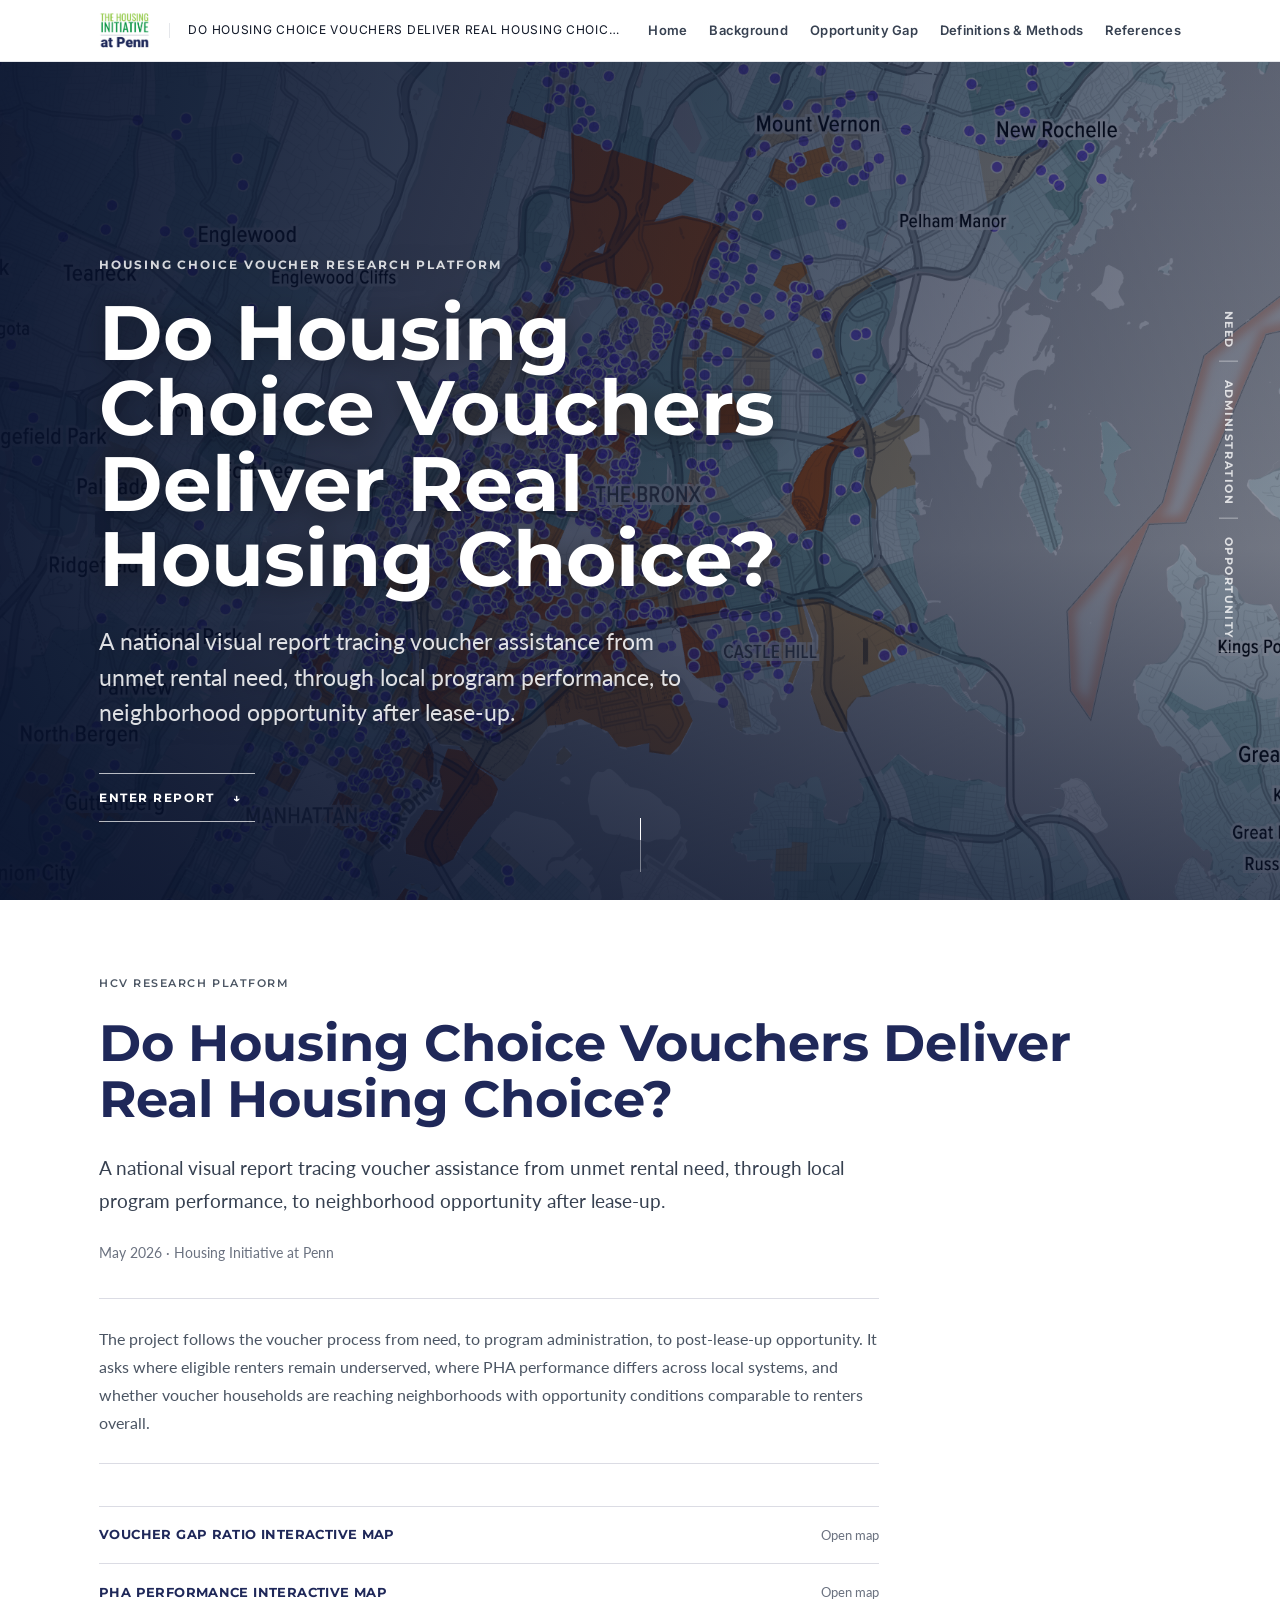
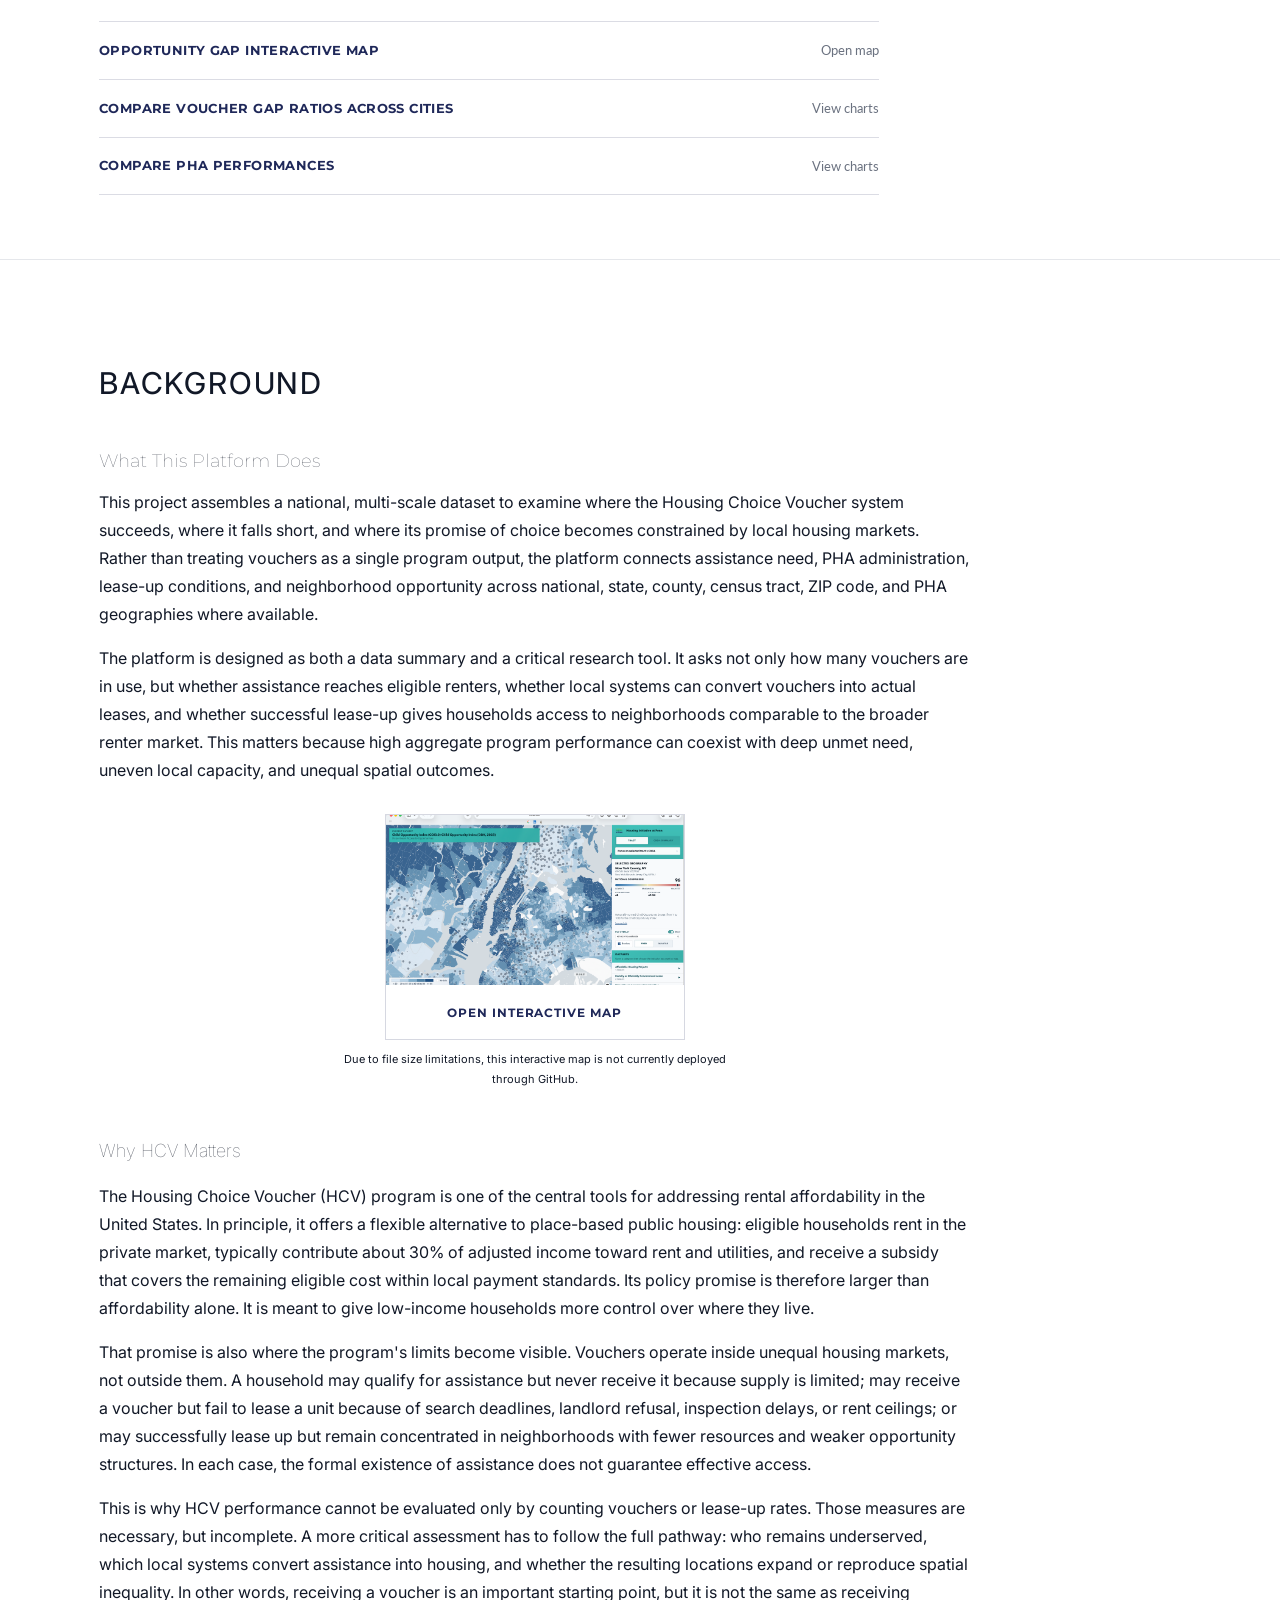
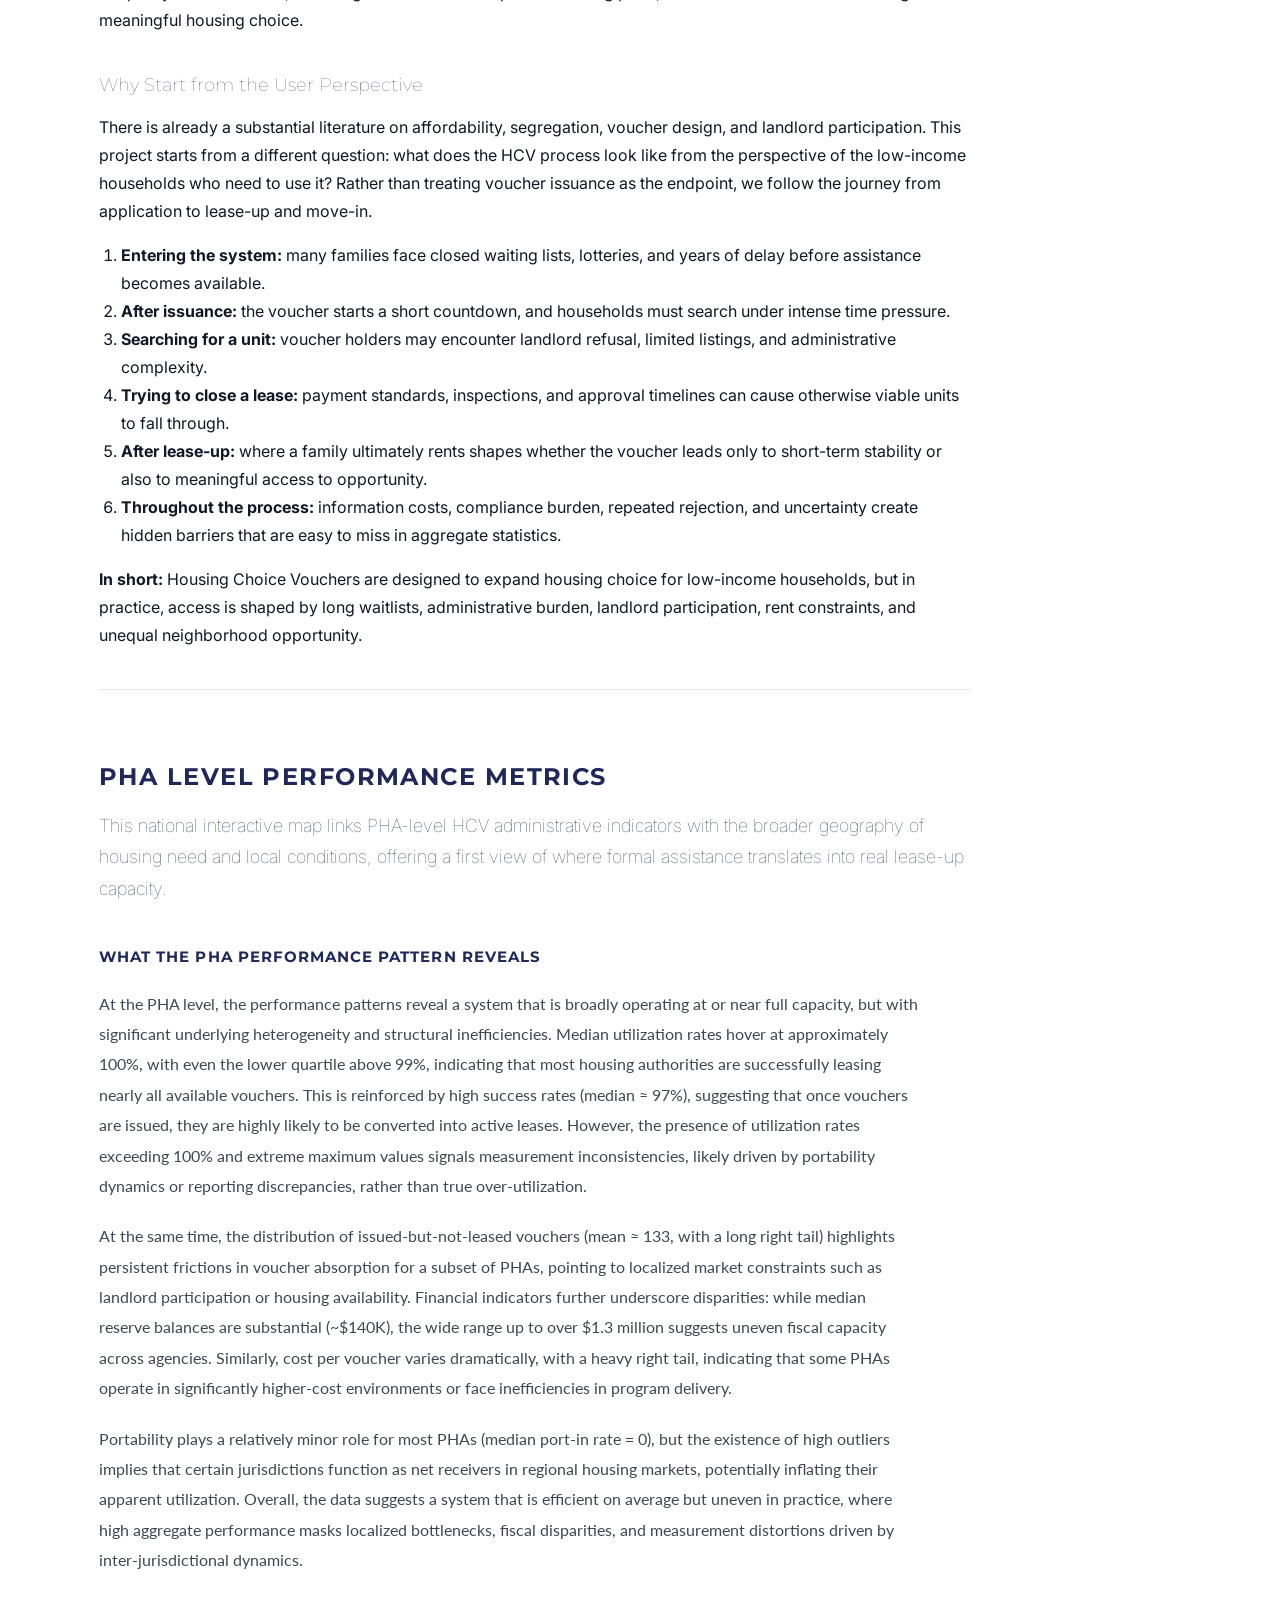
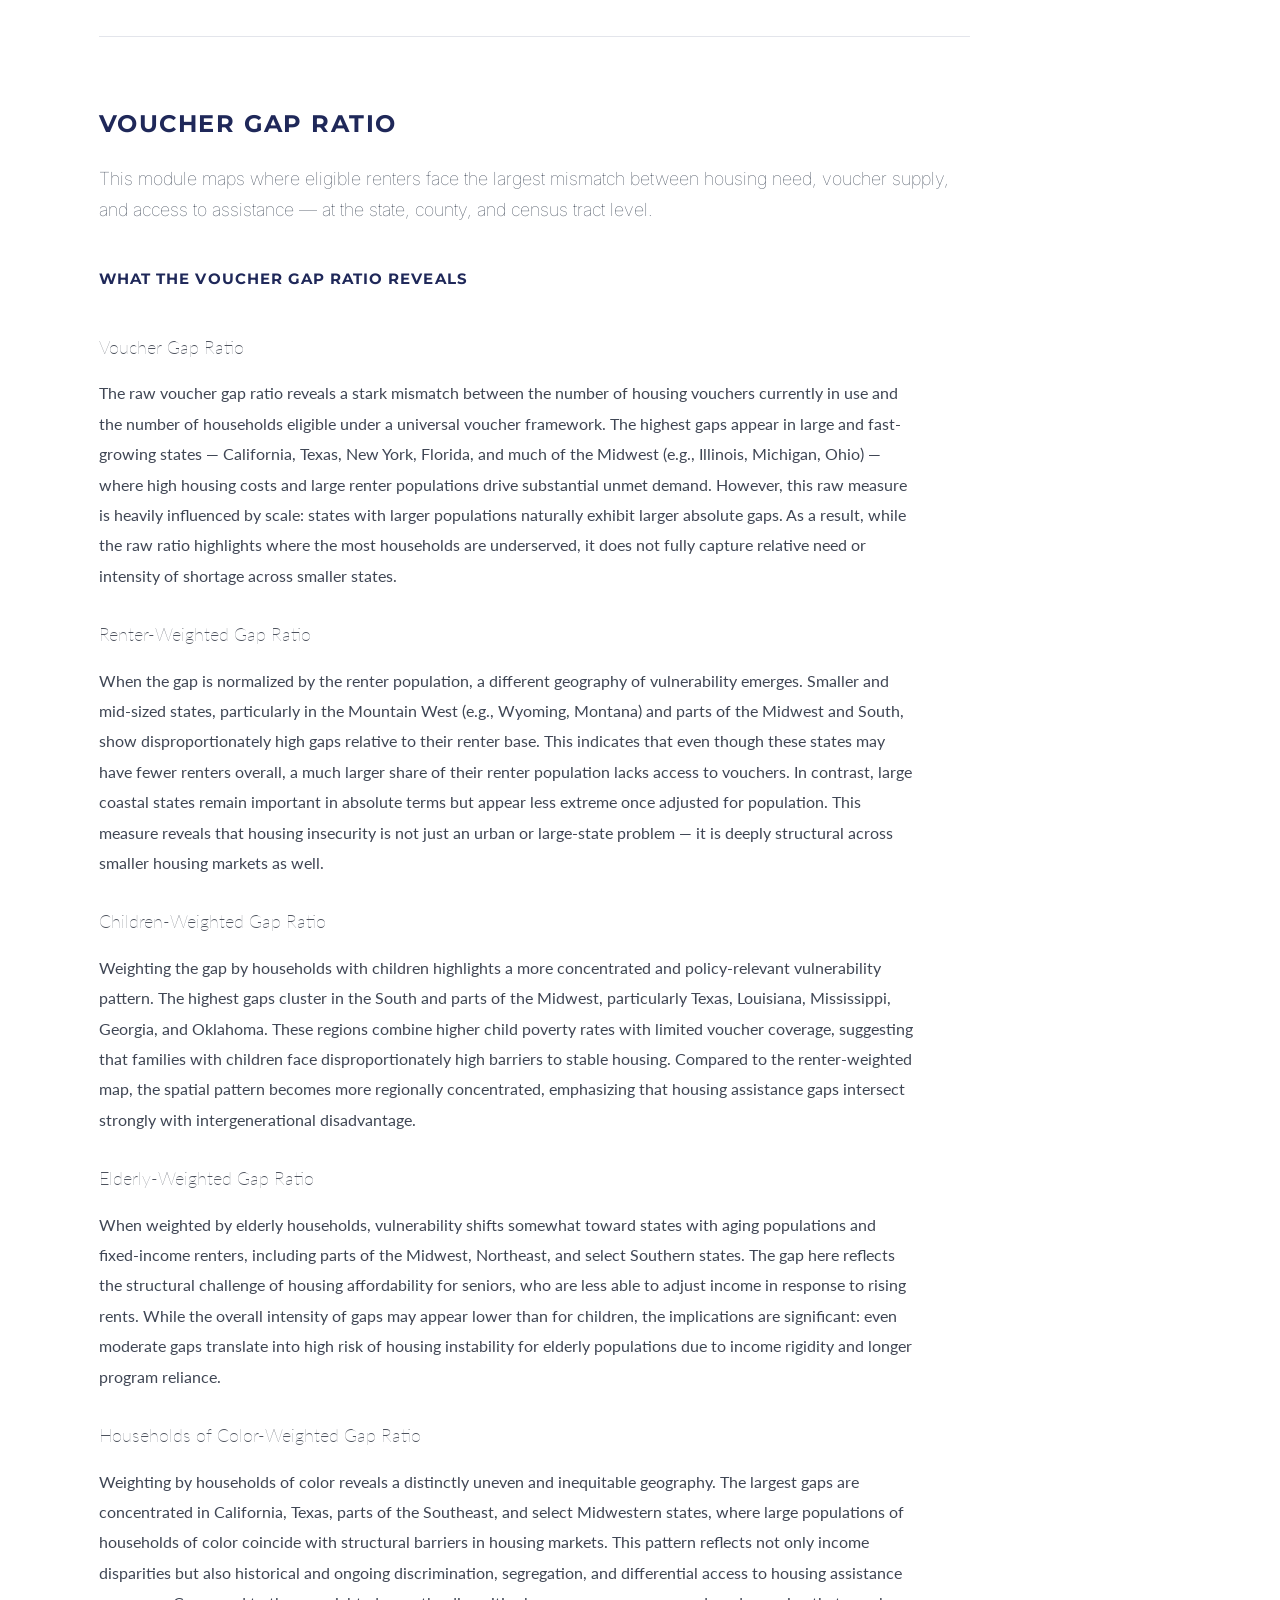
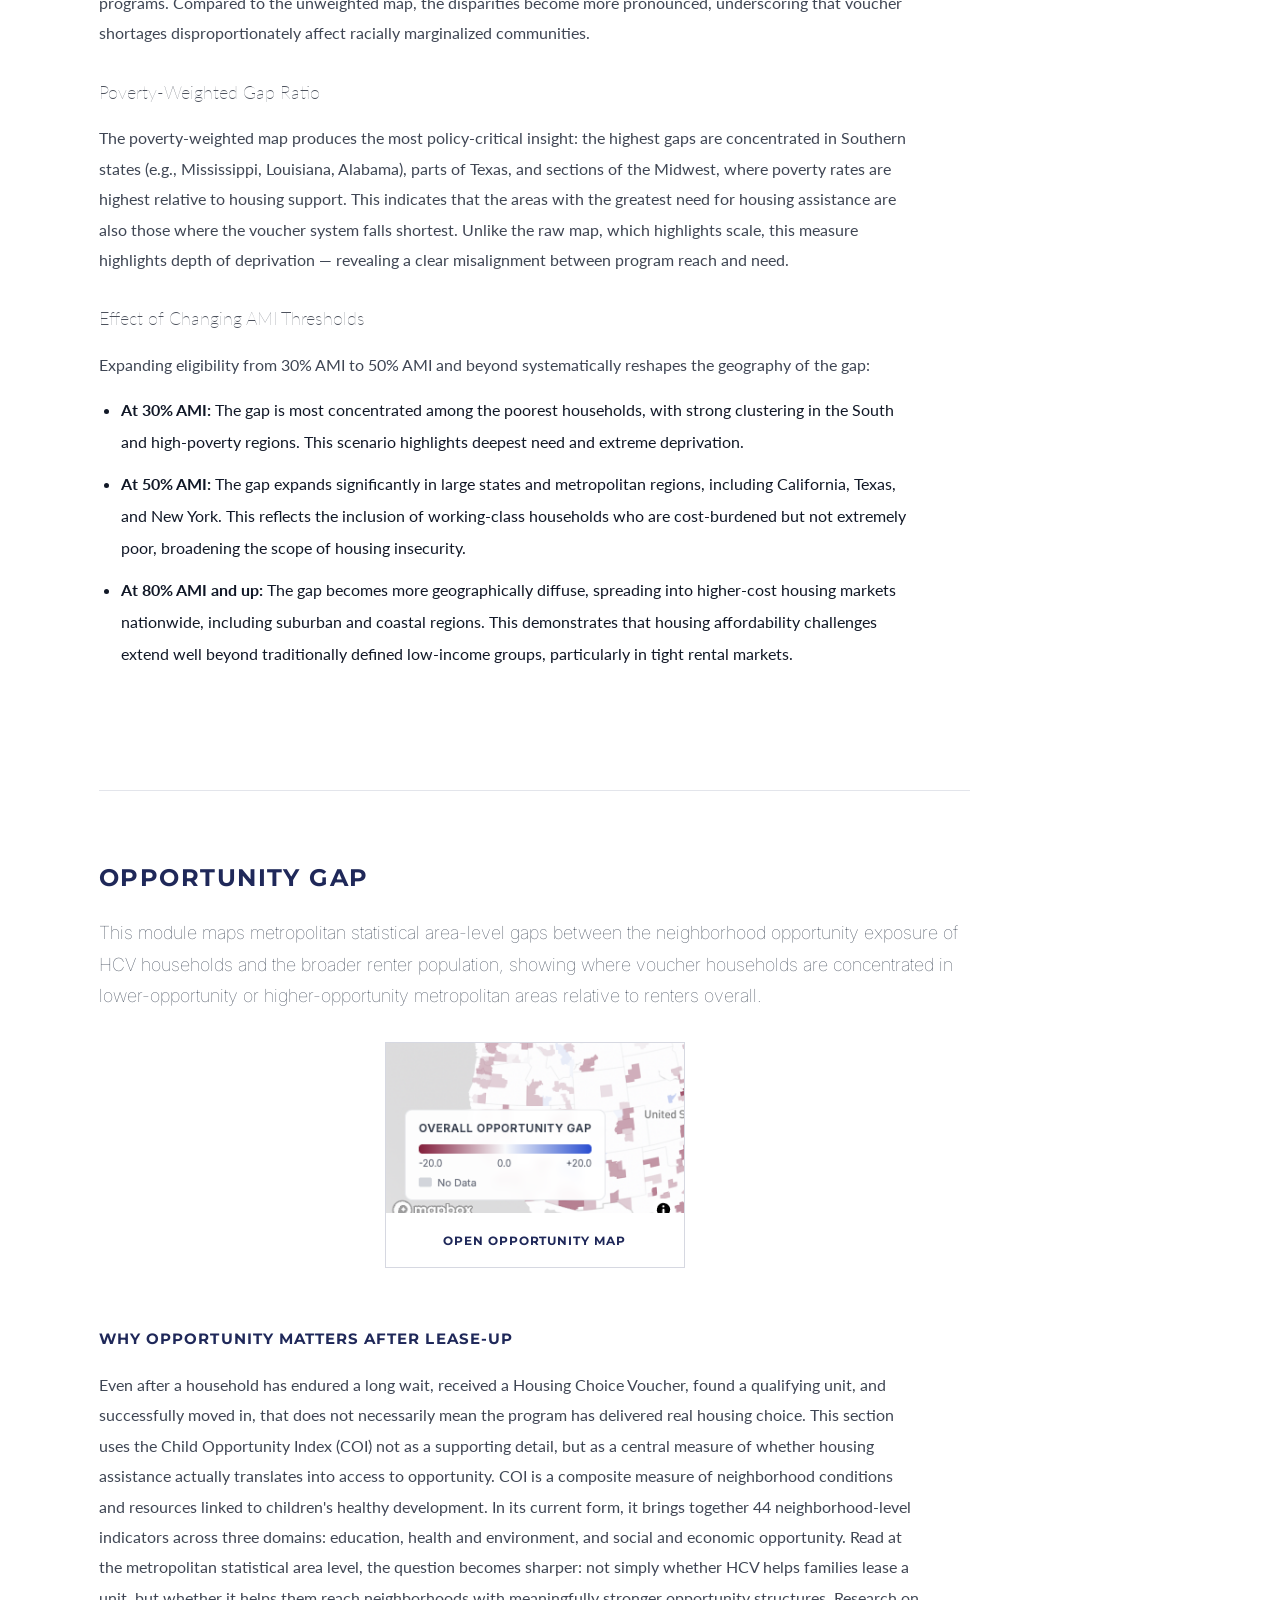
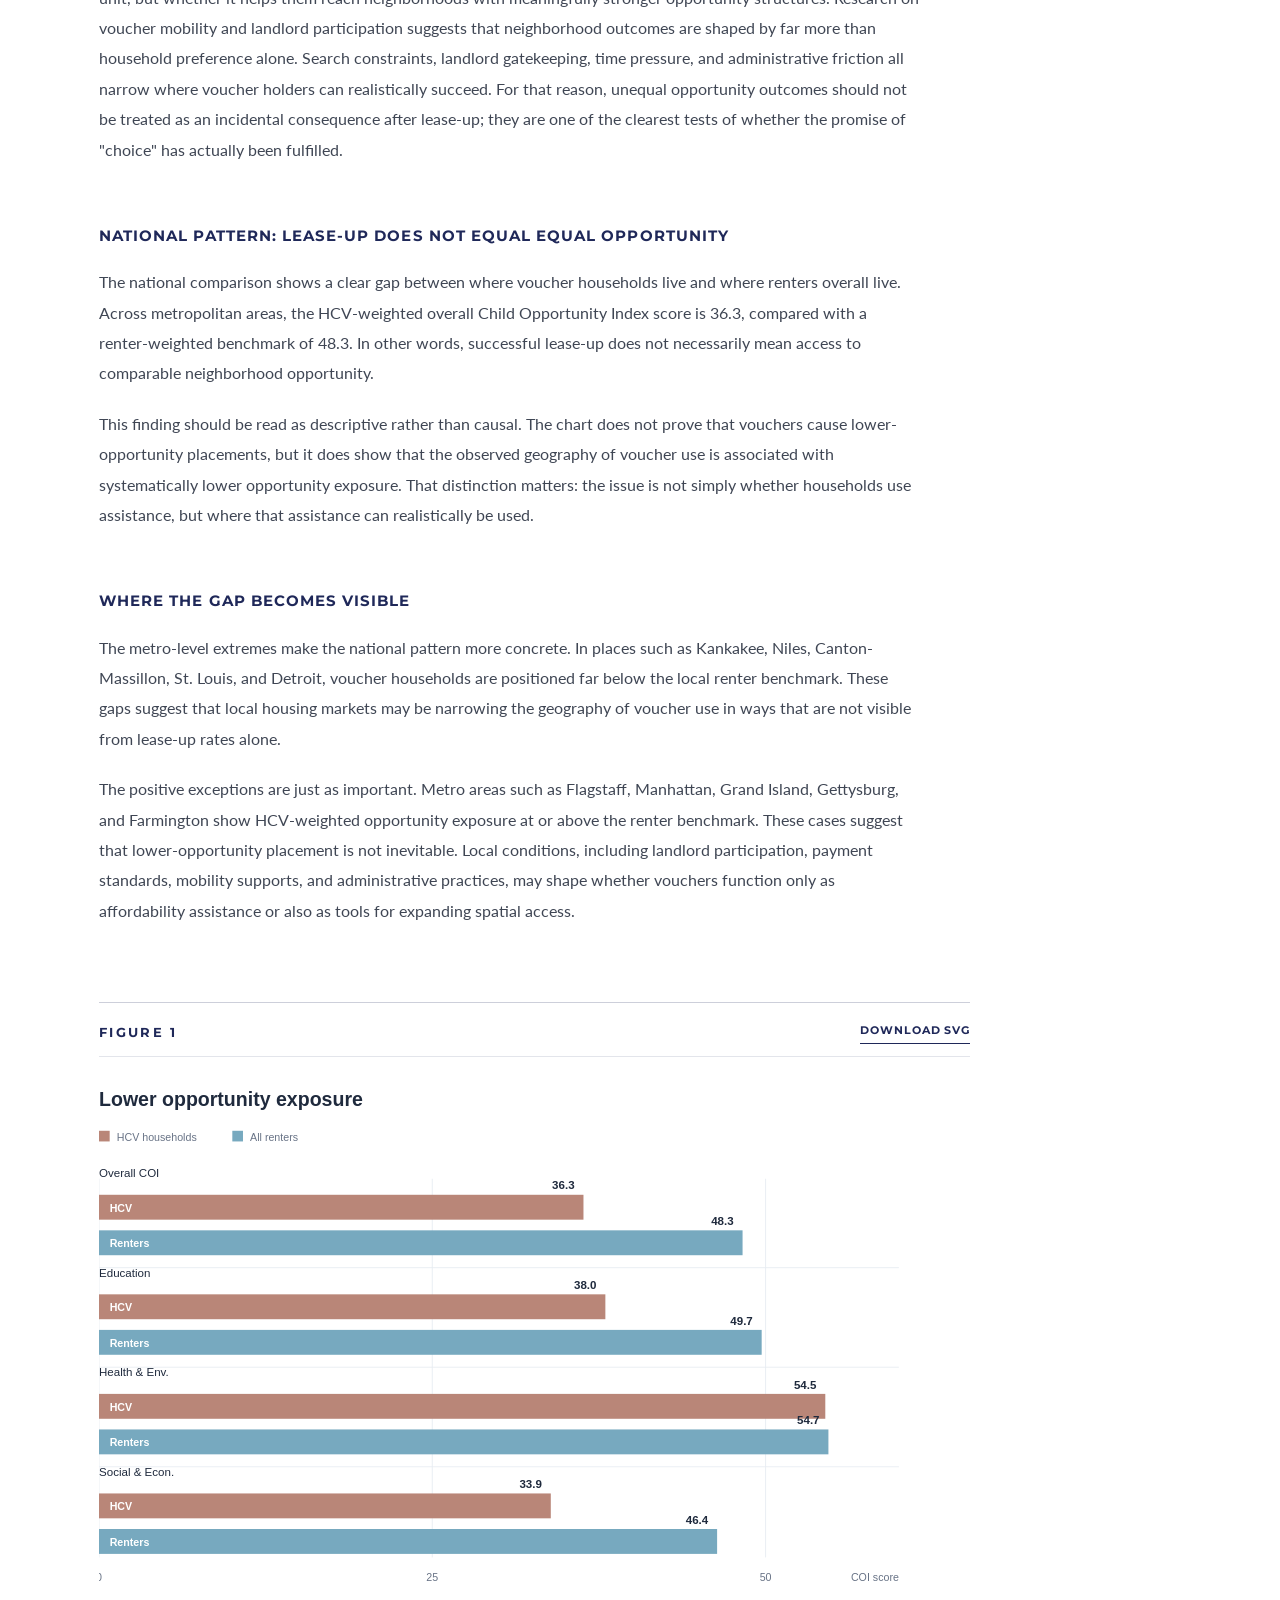
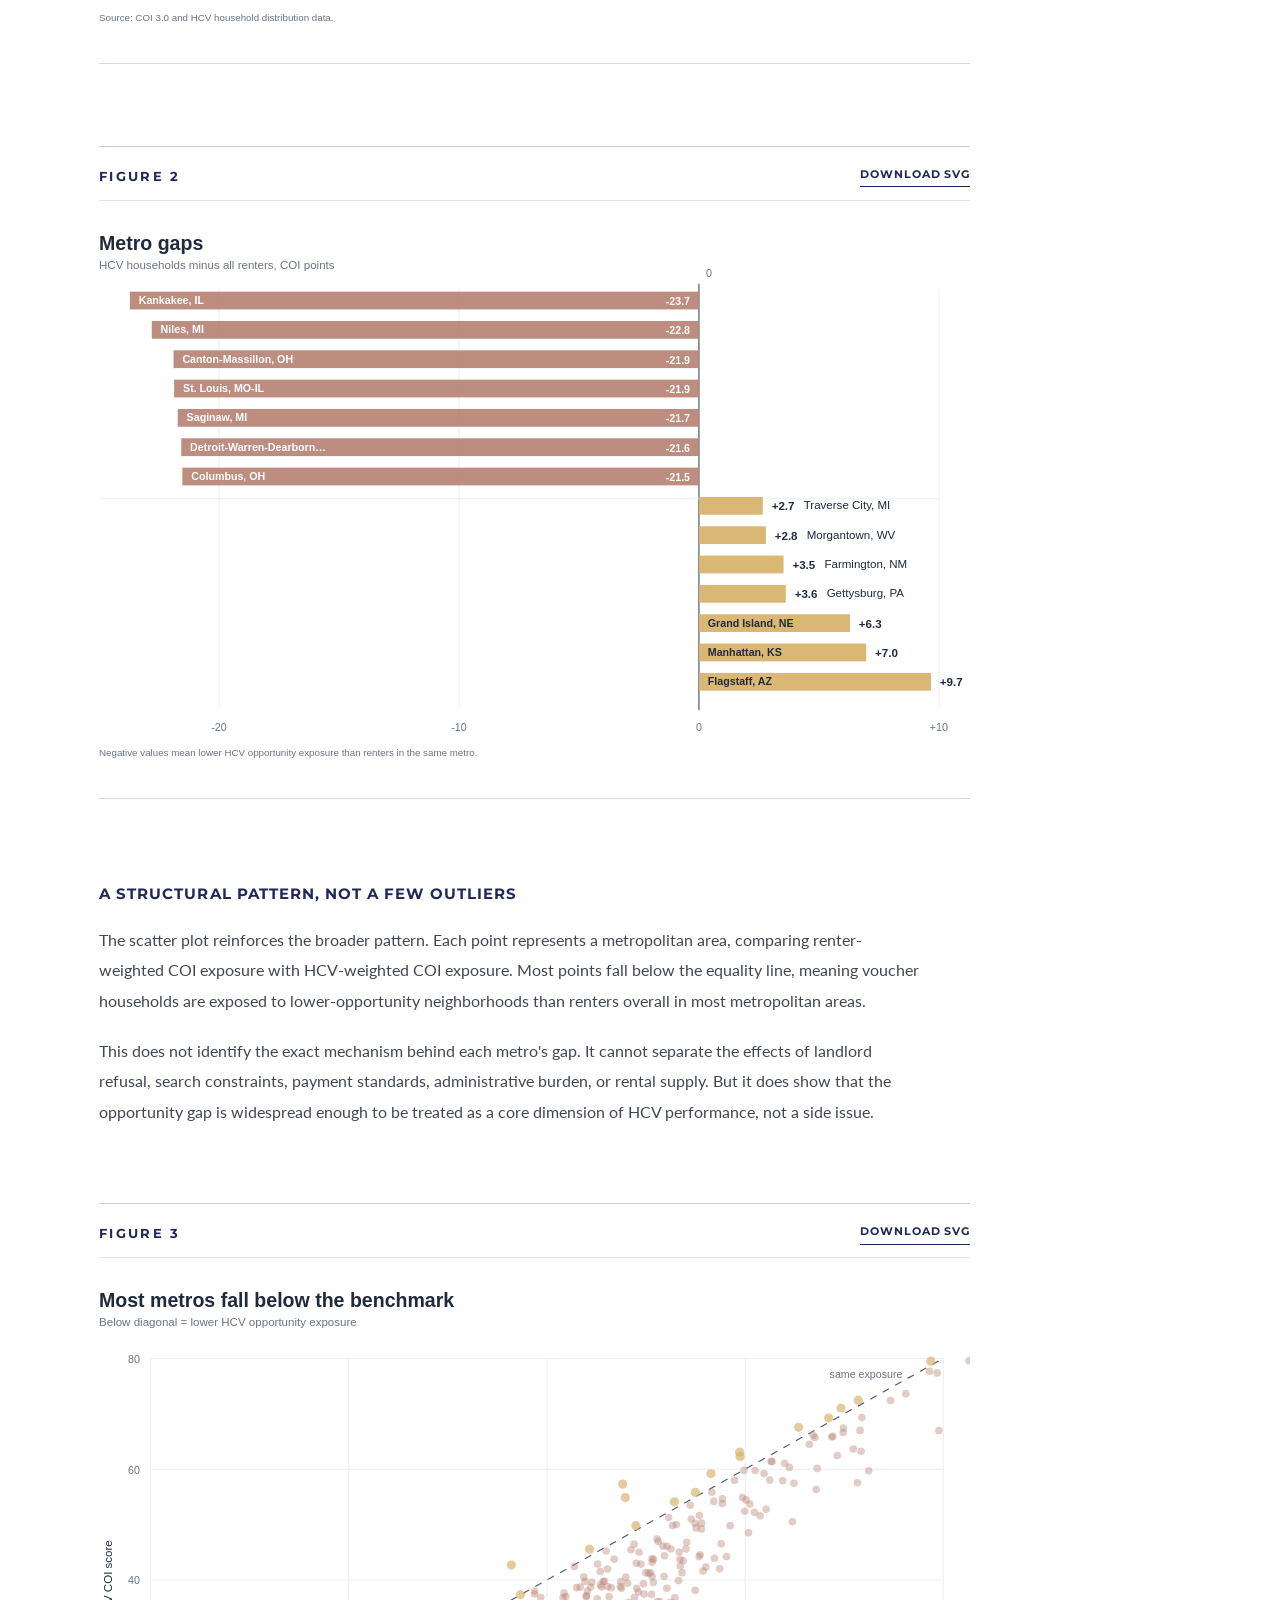
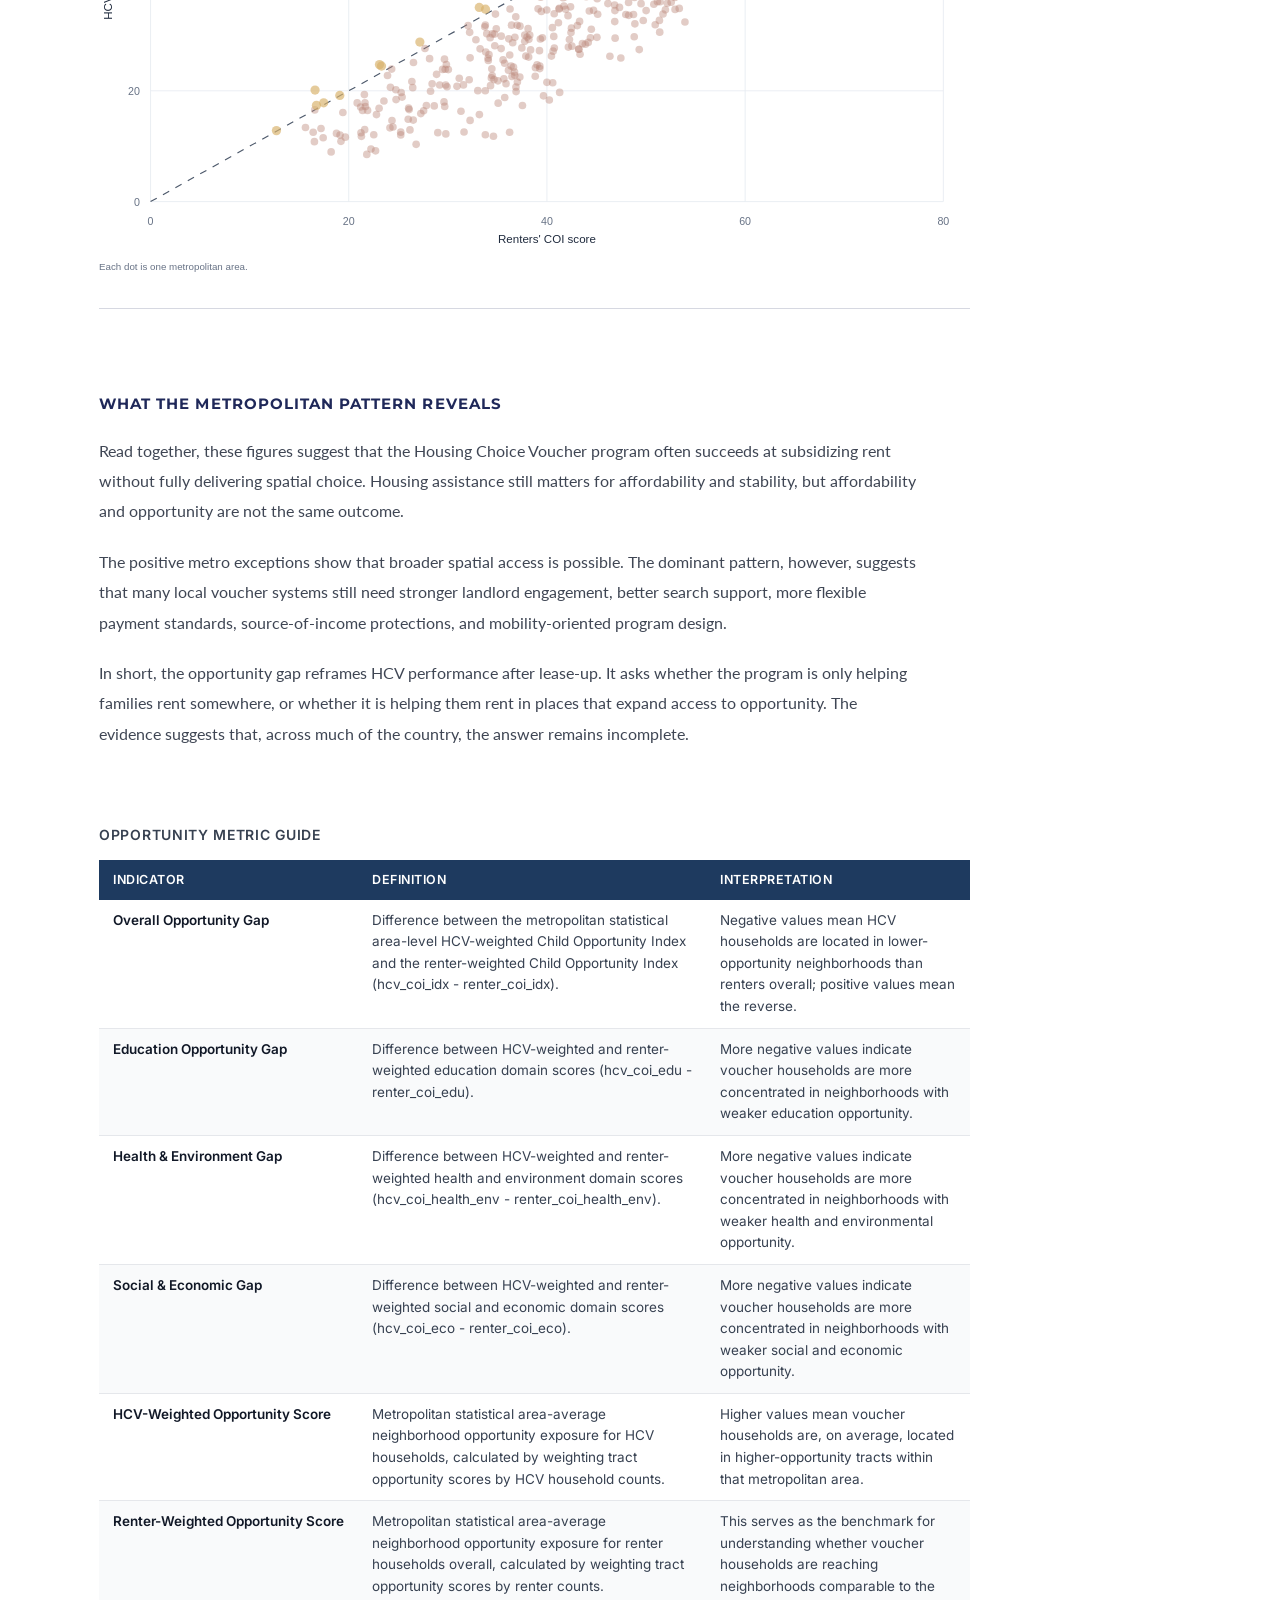
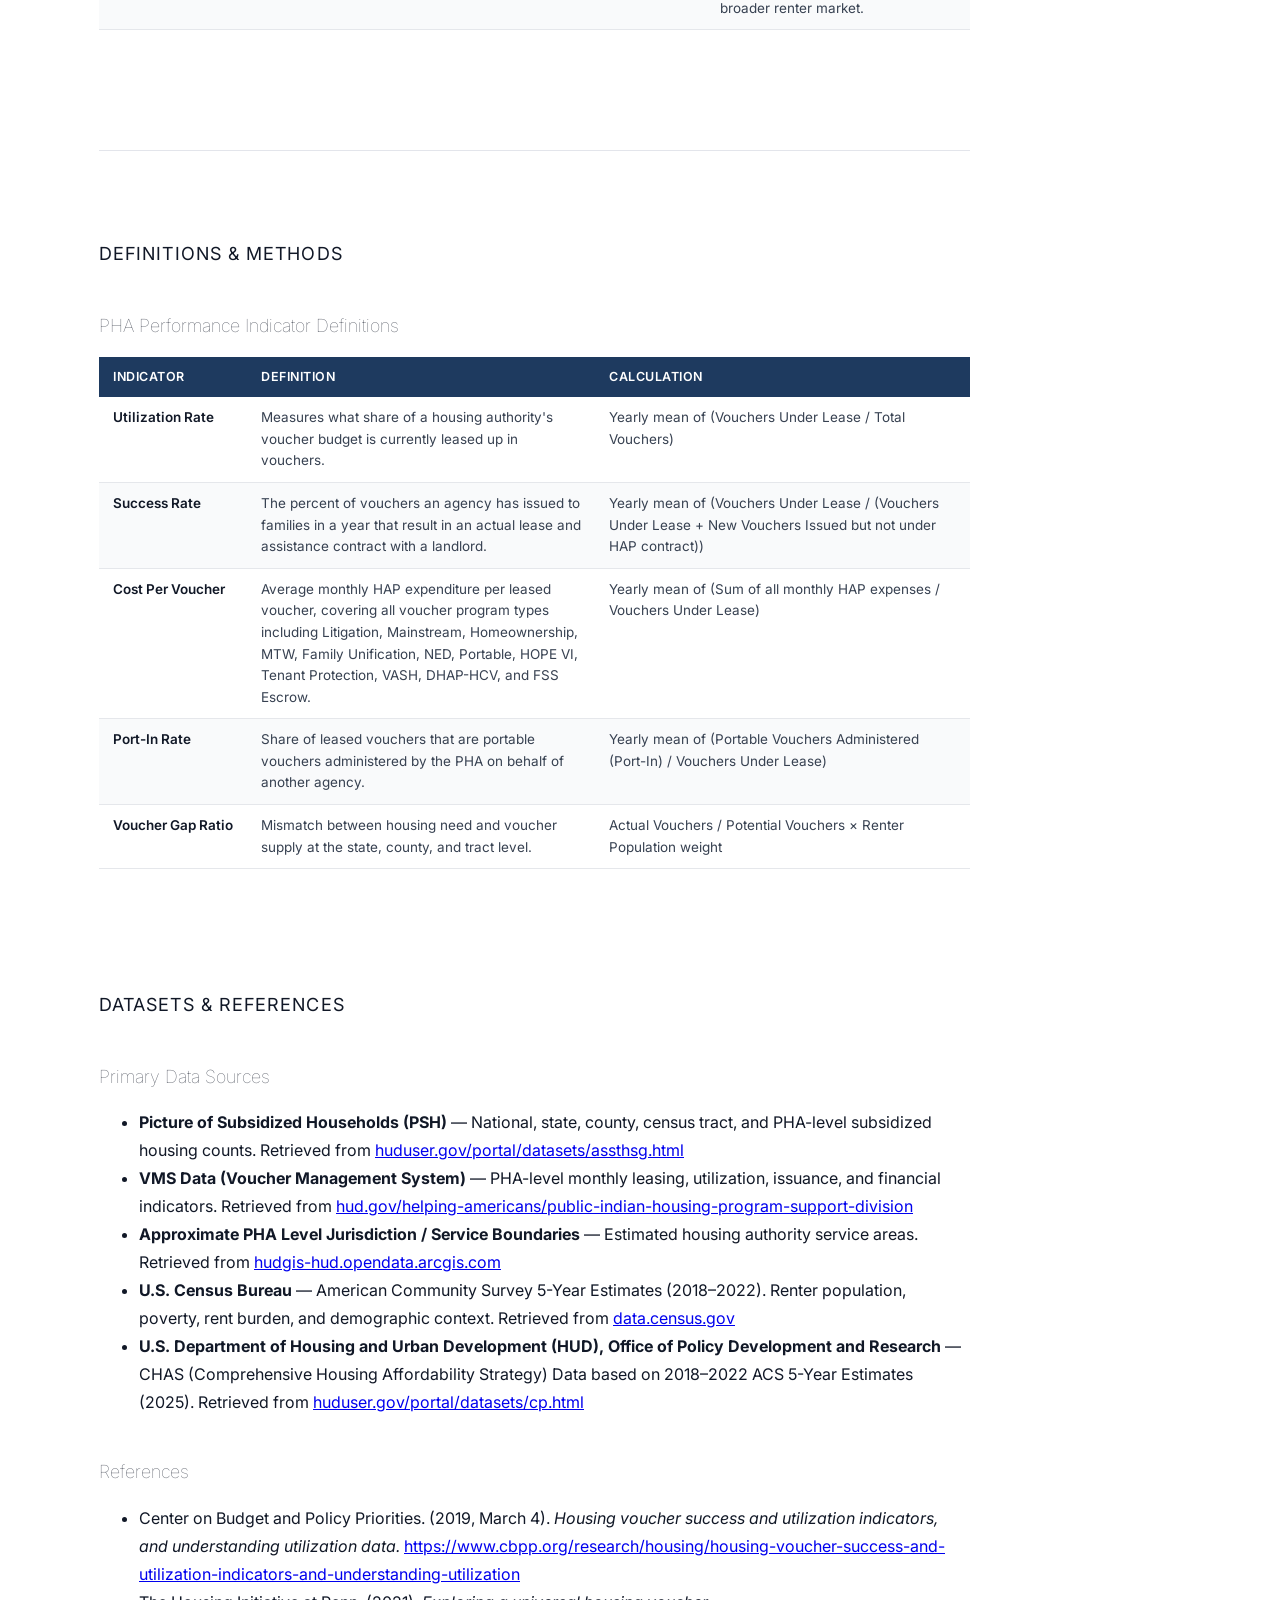
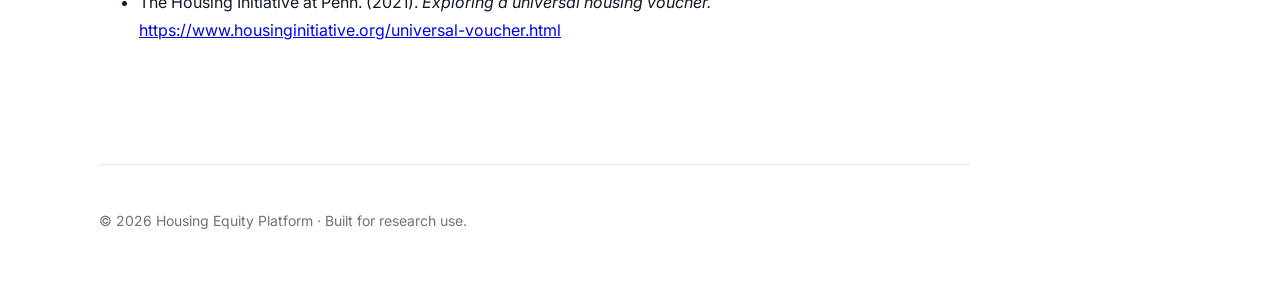
==== commit ea59c1f4: "1" ====
--- a/index.html
+++ b/index.html
@@ -6,7 +6,7 @@
   <link href="https://fonts.googleapis.com/css2?family=Lato:wght@400;700&family=Montserrat:wght@500;600;700&display=swap" rel="stylesheet">
   <meta charset="utf-8" />
   <meta name="viewport" content="width=device-width, initial-scale=1" />
-  <title>Universal Housing Voucher Program Performance and Supply Demand Gaps</title>
+  <title>Do Housing Choice Vouchers Deliver Real Housing Choice?</title>
 
   <link rel="stylesheet" href="css/style.css" />
 </head>
@@ -20,7 +20,7 @@
   <header class="nav-bar">
     <div class="nav-brand">
       <img src="images/hip.png" alt="Platform Logo">
-      <span class="nav-title">Universal Housing Voucher Program Performance and Supply Demand Gaps</span>
+      <span class="nav-title">Do Housing Choice Vouchers Deliver Real Housing Choice?</span>
     </div>
     <nav class="topnav">
       <a href="#cover">Home</a>
@@ -40,8 +40,8 @@
     <section id="cover" class="cover-hero" aria-labelledby="cover-title">
       <div class="cover-content">
         <p class="cover-kicker">Housing Choice Voucher Research Platform</p>
-        <h1 id="cover-title">Where voucher assistance meets local housing markets</h1>
-        <p class="cover-sub">A visual report on program performance, unmet assistance need, and the geography of opportunity after lease-up.</p>
+        <h1 id="cover-title">Do Housing Choice Vouchers Deliver Real Housing Choice?</h1>
+        <p class="cover-sub">A national visual report tracing voucher assistance from unmet rental need, through local program performance, to neighborhood opportunity after lease-up.</p>
         <a href="#landing" class="cover-enter" aria-label="Enter the report landing page">
           <span>Enter Report</span>
           <span aria-hidden="true">↓</span>
@@ -67,8 +67,8 @@
 
         <p class="landing-meta">HCV Research Platform</p>
         <div class="landing-headline">
-          <h1 class="landing-title">Universal Housing Voucher Program Performance and Supply Demand Gaps</h1>
-          <p class="landing-sub">A national reporting platform for evaluating Housing Choice Voucher performance, unmet rental assistance need, and the geography of neighborhood opportunity.</p>
+          <h1 class="landing-title">Do Housing Choice Vouchers Deliver Real Housing Choice?</h1>
+          <p class="landing-sub">A national visual report tracing voucher assistance from unmet rental need, through local program performance, to neighborhood opportunity after lease-up.</p>
           <p class="landing-report-meta">May 2026 · Housing Initiative at Penn</p>
         </div>
 
@@ -120,8 +120,8 @@
         <h2 id="intro-title">Background</h2>
 
         <h3 class="section-title">What This Platform Does</h3>
-        <p>This project assembles a national, multi-scale dataset linking Housing Choice Voucher data with local housing and community conditions across multiple geographic levels, including national, state, county, census tract, ZIP code, and PHA contexts where available. We bring these sources together in a single platform and build an interactive map so users can explore how voucher performance and local conditions vary across places.</p>
-        <p>The platform is designed as both a data summary and a research tool: it helps connect administrative HCV indicators to the local environments that shape whether households can actually use assistance, including rental market pressure, neighborhood context, and the geography of housing opportunity.</p>
+        <p>This project assembles a national, multi-scale dataset to examine where the Housing Choice Voucher system succeeds, where it falls short, and where its promise of choice becomes constrained by local housing markets. Rather than treating vouchers as a single program output, the platform connects assistance need, PHA administration, lease-up conditions, and neighborhood opportunity across national, state, county, census tract, ZIP code, and PHA geographies where available.</p>
+        <p>The platform is designed as both a data summary and a critical research tool. It asks not only how many vouchers are in use, but whether assistance reaches eligible renters, whether local systems can convert vouchers into actual leases, and whether successful lease-up gives households access to neighborhoods comparable to the broader renter market. This matters because high aggregate program performance can coexist with deep unmet need, uneven local capacity, and unequal spatial outcomes.</p>
 
         <div class="map-link-wrap">
           <a href="#" class="map-link-box" aria-label="Open interactive map preview">
@@ -134,9 +134,9 @@
         </div>
 
         <h3>Why HCV Matters</h3>
-        <p>The Housing Choice Voucher (HCV) program is one of the most important rental subsidy programs in the United States. Instead of assigning a public housing unit directly, it helps eligible low-income households rent in the private market: families typically contribute about 30% of adjusted income toward rent and utilities, while the subsidy covers the remainder within local payment standards. Its purpose is not only to reduce rent burden, but to expand access to safer, more stable, and more opportunity-rich housing.</p>
-        <p>Research shows that vouchers can reduce homelessness, housing instability, and overcrowding, while improving a range of household and child outcomes. But the central challenge is not only whether assistance exists. It is whether that assistance can actually be used. Demand far exceeds supply, waiting lists are often closed for long periods, and even after a family receives a voucher, success depends heavily on local rental market conditions, PHA administration, landlord participation, and whether payment standards make units feasible in the neighborhoods families are trying to reach.</p>
-        <p>In other words, receiving a voucher does not automatically mean that a household will sign a lease, move into a subsidized unit, or gain meaningful access to opportunity.</p>
+        <p>The Housing Choice Voucher (HCV) program is one of the central tools for addressing rental affordability in the United States. In principle, it offers a flexible alternative to place-based public housing: eligible households rent in the private market, typically contribute about 30% of adjusted income toward rent and utilities, and receive a subsidy that covers the remaining eligible cost within local payment standards. Its policy promise is therefore larger than affordability alone. It is meant to give low-income households more control over where they live.</p>
+        <p>That promise is also where the program's limits become visible. Vouchers operate inside unequal housing markets, not outside them. A household may qualify for assistance but never receive it because supply is limited; may receive a voucher but fail to lease a unit because of search deadlines, landlord refusal, inspection delays, or rent ceilings; or may successfully lease up but remain concentrated in neighborhoods with fewer resources and weaker opportunity structures. In each case, the formal existence of assistance does not guarantee effective access.</p>
+        <p>This is why HCV performance cannot be evaluated only by counting vouchers or lease-up rates. Those measures are necessary, but incomplete. A more critical assessment has to follow the full pathway: who remains underserved, which local systems convert assistance into housing, and whether the resulting locations expand or reproduce spatial inequality. In other words, receiving a voucher is an important starting point, but it is not the same as receiving meaningful housing choice.</p>
 
         <h3 class="section-title">Why Start from the User Perspective</h3>
         <p>There is already a substantial literature on affordability, segregation, voucher design, and landlord participation. This project starts from a different question: what does the HCV process look like from the perspective of the low-income households who need to use it? Rather than treating voucher issuance as the endpoint, we follow the journey from application to lease-up and move-in.</p>
--- a/css/style.css
+++ b/css/style.css
@@ -16,6 +16,12 @@
   background: #f4f5f7;
   color: #111827;
   line-height: 1.75;
+}
+
+:root {
+  --page-gutter: 99px;
+  --content-max: 1120px;
+  --toc-space: 310px;
 }
 
 /* =====================================
@@ -41,7 +47,7 @@
   column-gap: 28px;
   align-items: center;
   height: 62px;
-  padding: 0 99px;
+  padding: 0 var(--page-gutter);
 }
 
 .nav-brand {
@@ -99,15 +105,16 @@
 ===================================== */
 
 .container {
-  max-width: 2000px;
-  margin: 0 auto;
-  padding: 72px 99px 40px;
+  width: 100%;
+  max-width: none;
+  margin: 0;
+  padding: 72px var(--page-gutter) 40px;
   background: #ffffff;
 }
 
 @media (min-width: 1280px) {
   .container {
-    padding-right: 310px;
+    padding-right: var(--toc-space);
   }
 }
 /* =====================================
@@ -115,7 +122,7 @@
 ===================================== */
 
 .section {
-  max-width: 1120px;
+  max-width: var(--content-max);
   margin: 0 0 120px;
   scroll-margin-top: 72px;
 }
@@ -951,7 +958,7 @@
   overflow: hidden;
   display: grid;
   align-items: end;
-  padding: 96px 99px 78px;
+  padding: 96px var(--page-gutter) 78px;
   color: #ffffff;
   background: #0f172a;
   scroll-margin-top: 62px;
@@ -1132,7 +1139,7 @@
   display: grid;
   grid-template-columns: minmax(0, 1fr);
   min-height: calc(100vh - 62px);
-  padding: 74px 99px 64px;
+  padding: 74px var(--page-gutter) 64px;
   overflow: visible;
   background: #fff;
   border-bottom: 1px solid #e5e7eb;
@@ -1142,7 +1149,7 @@
 /* --- Left column ------------------------------------------ */
 
 .landing-left {
-  max-width: 980px;
+  max-width: var(--content-max);
   padding: 0;
   background: #fff;
 }
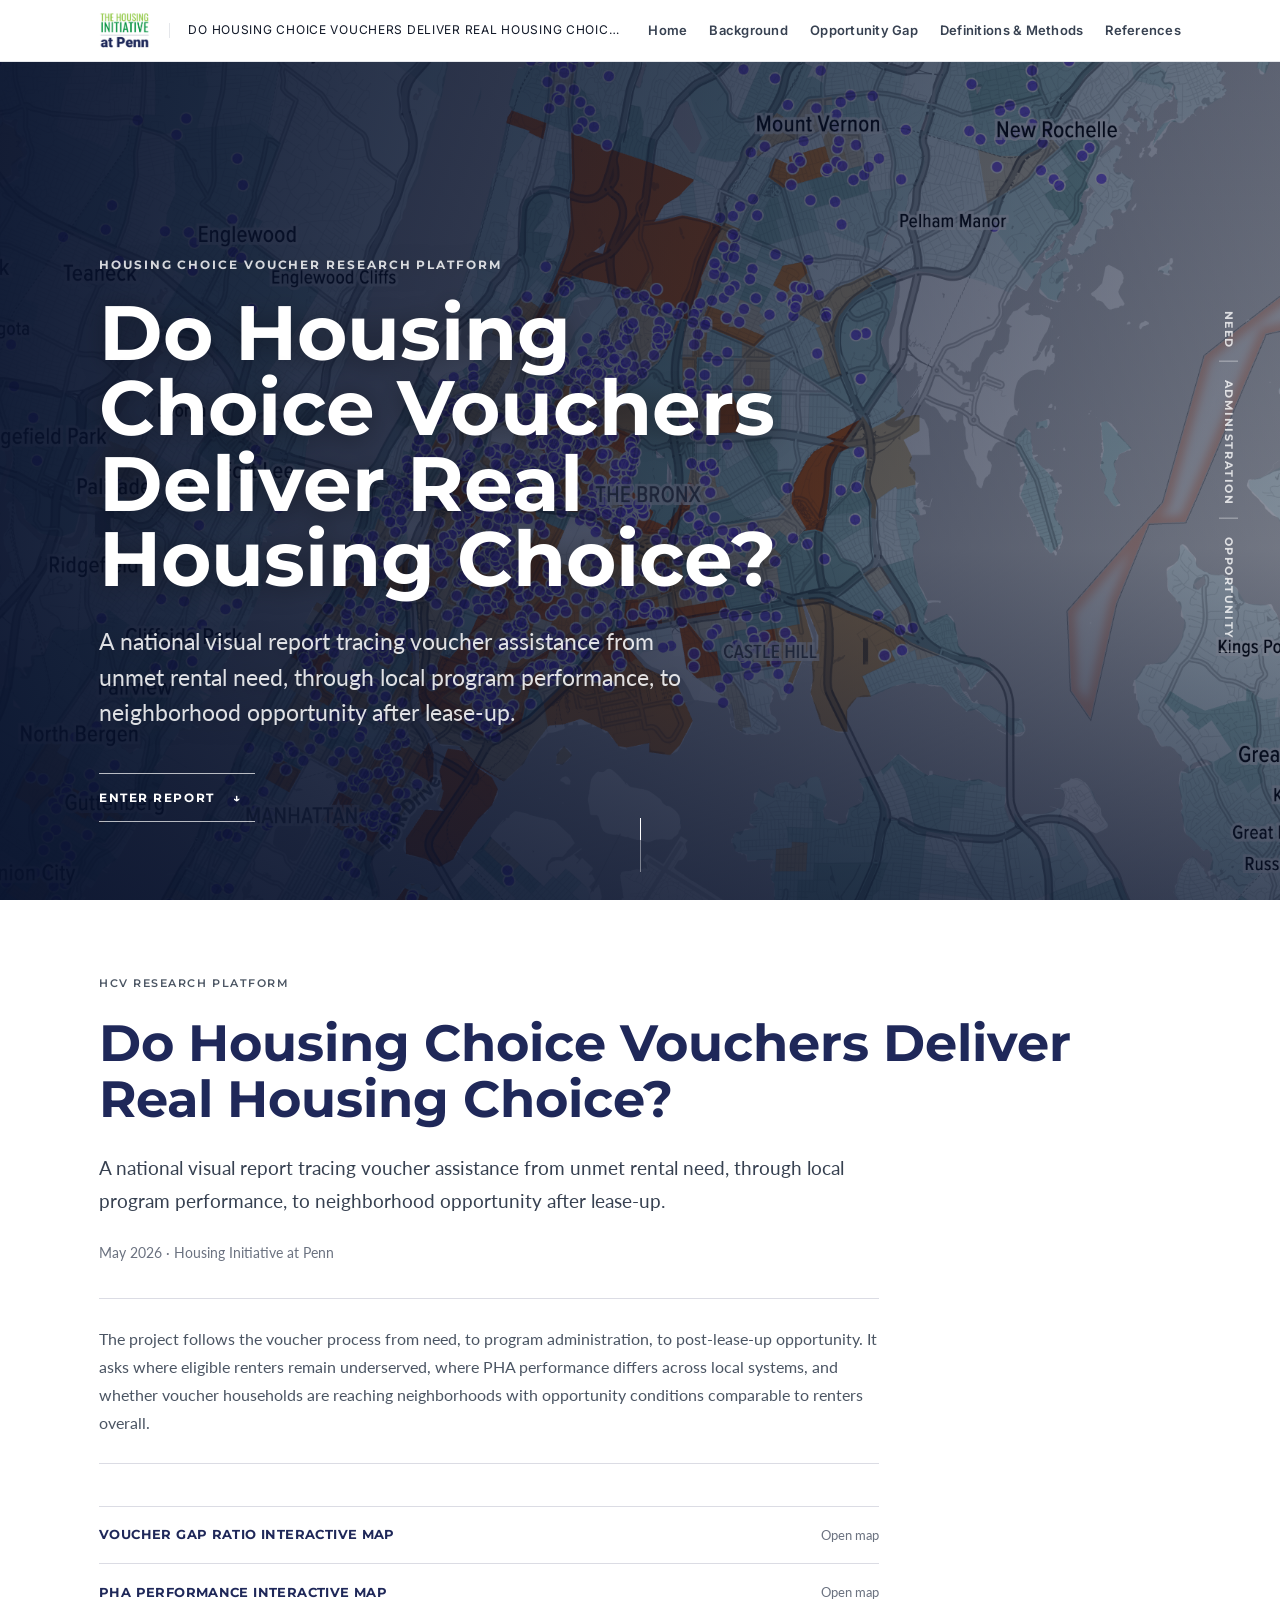
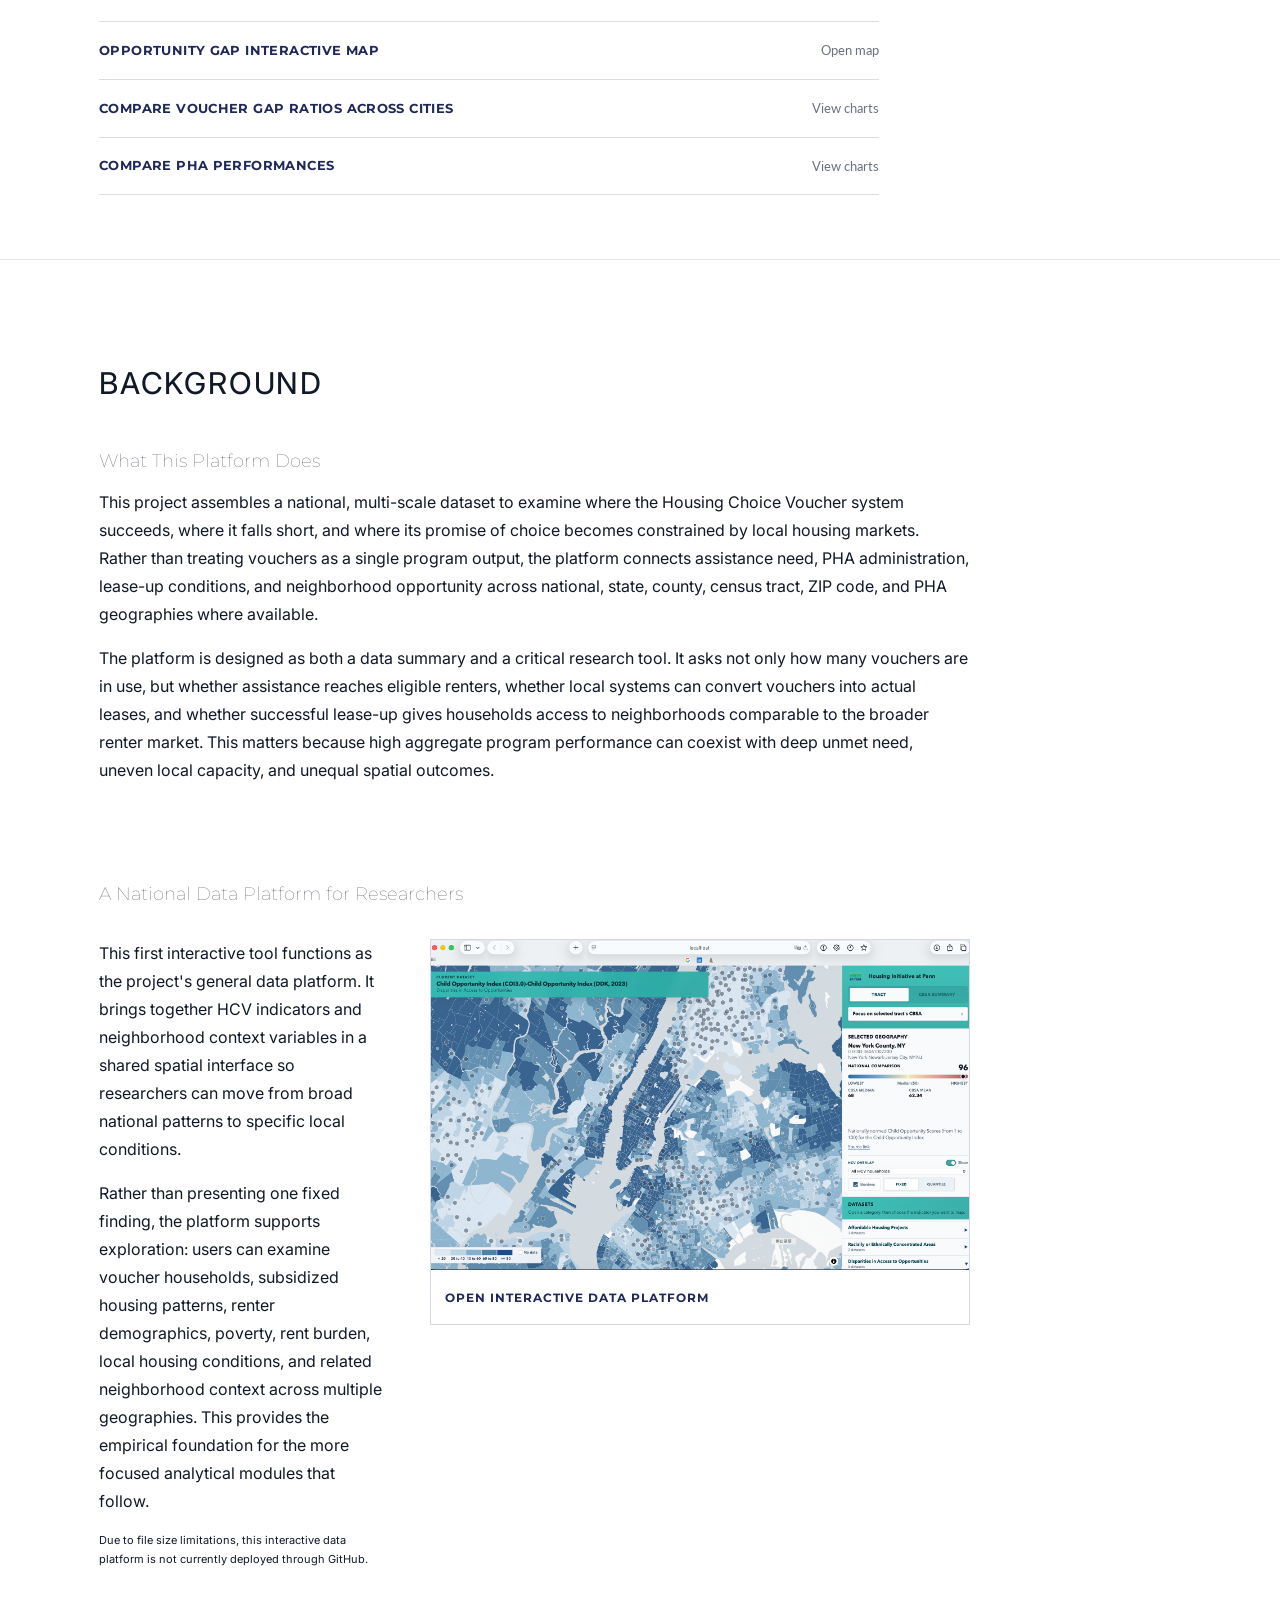
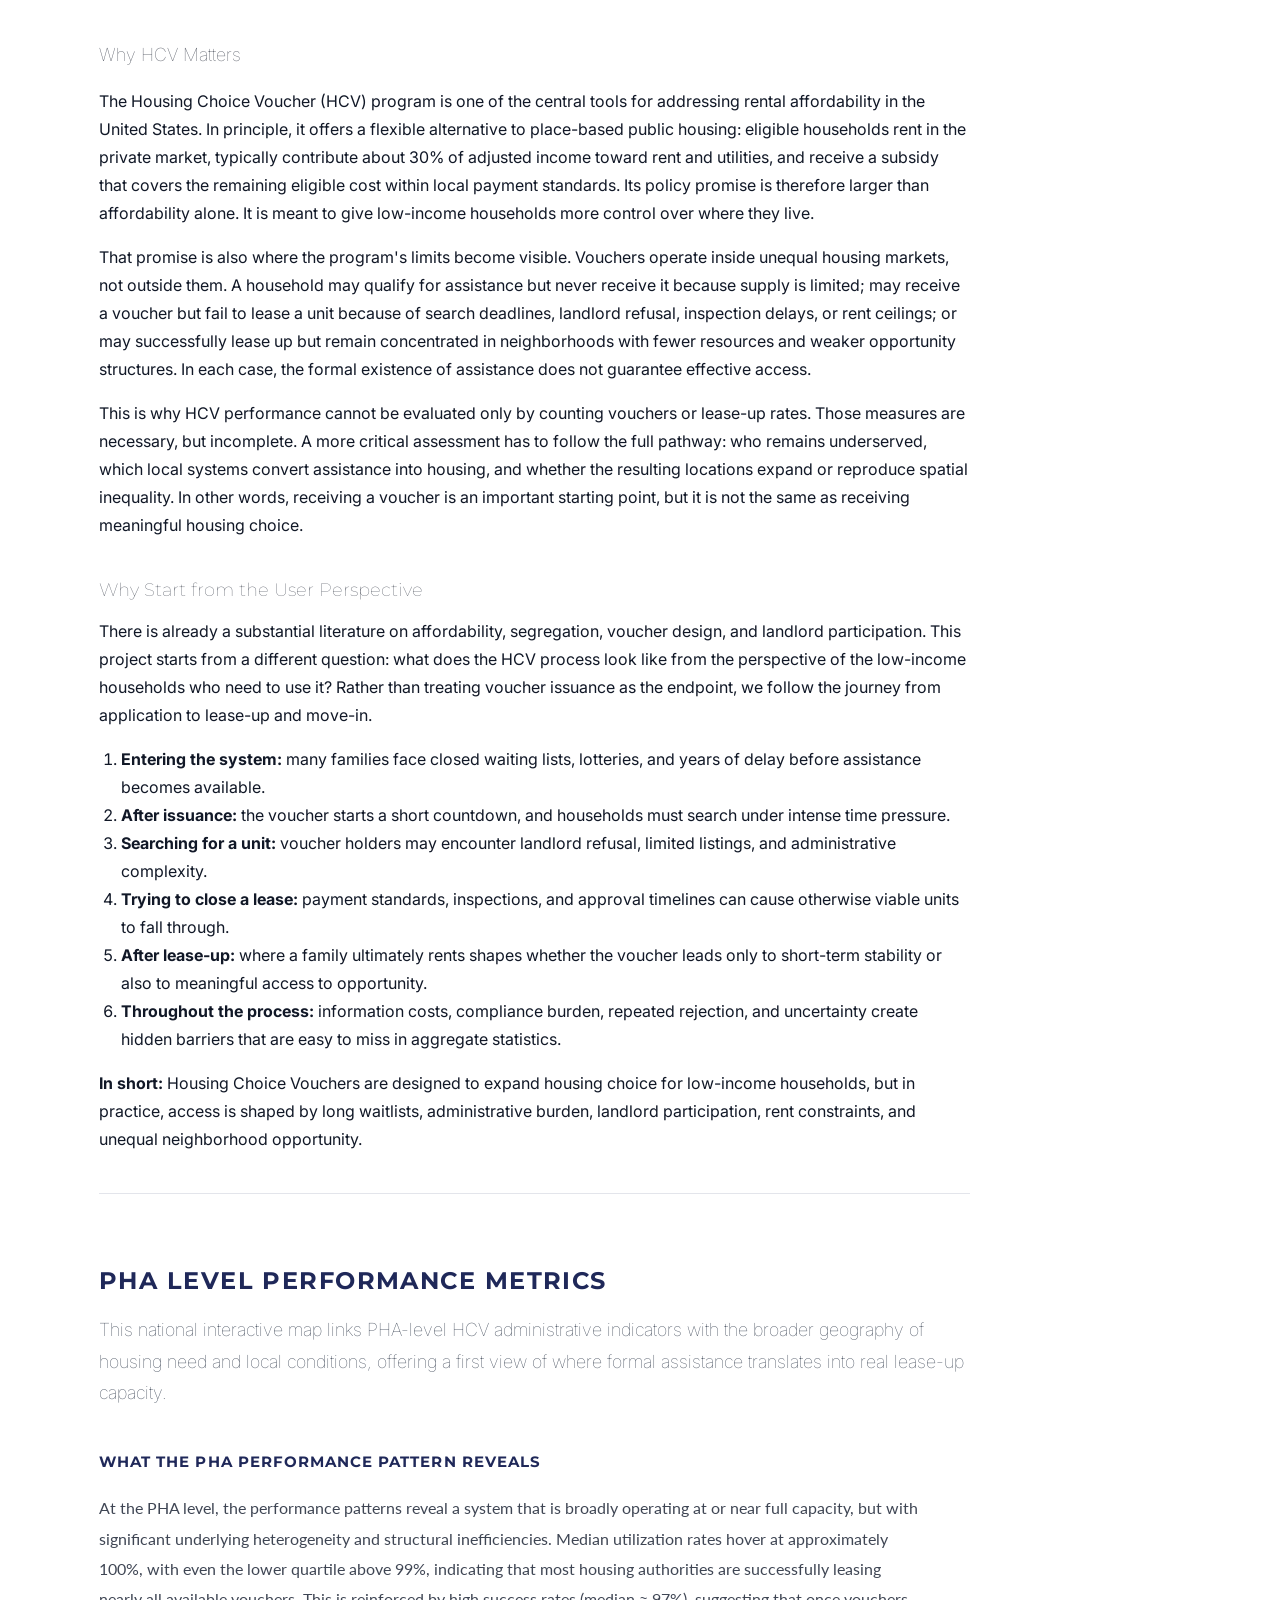
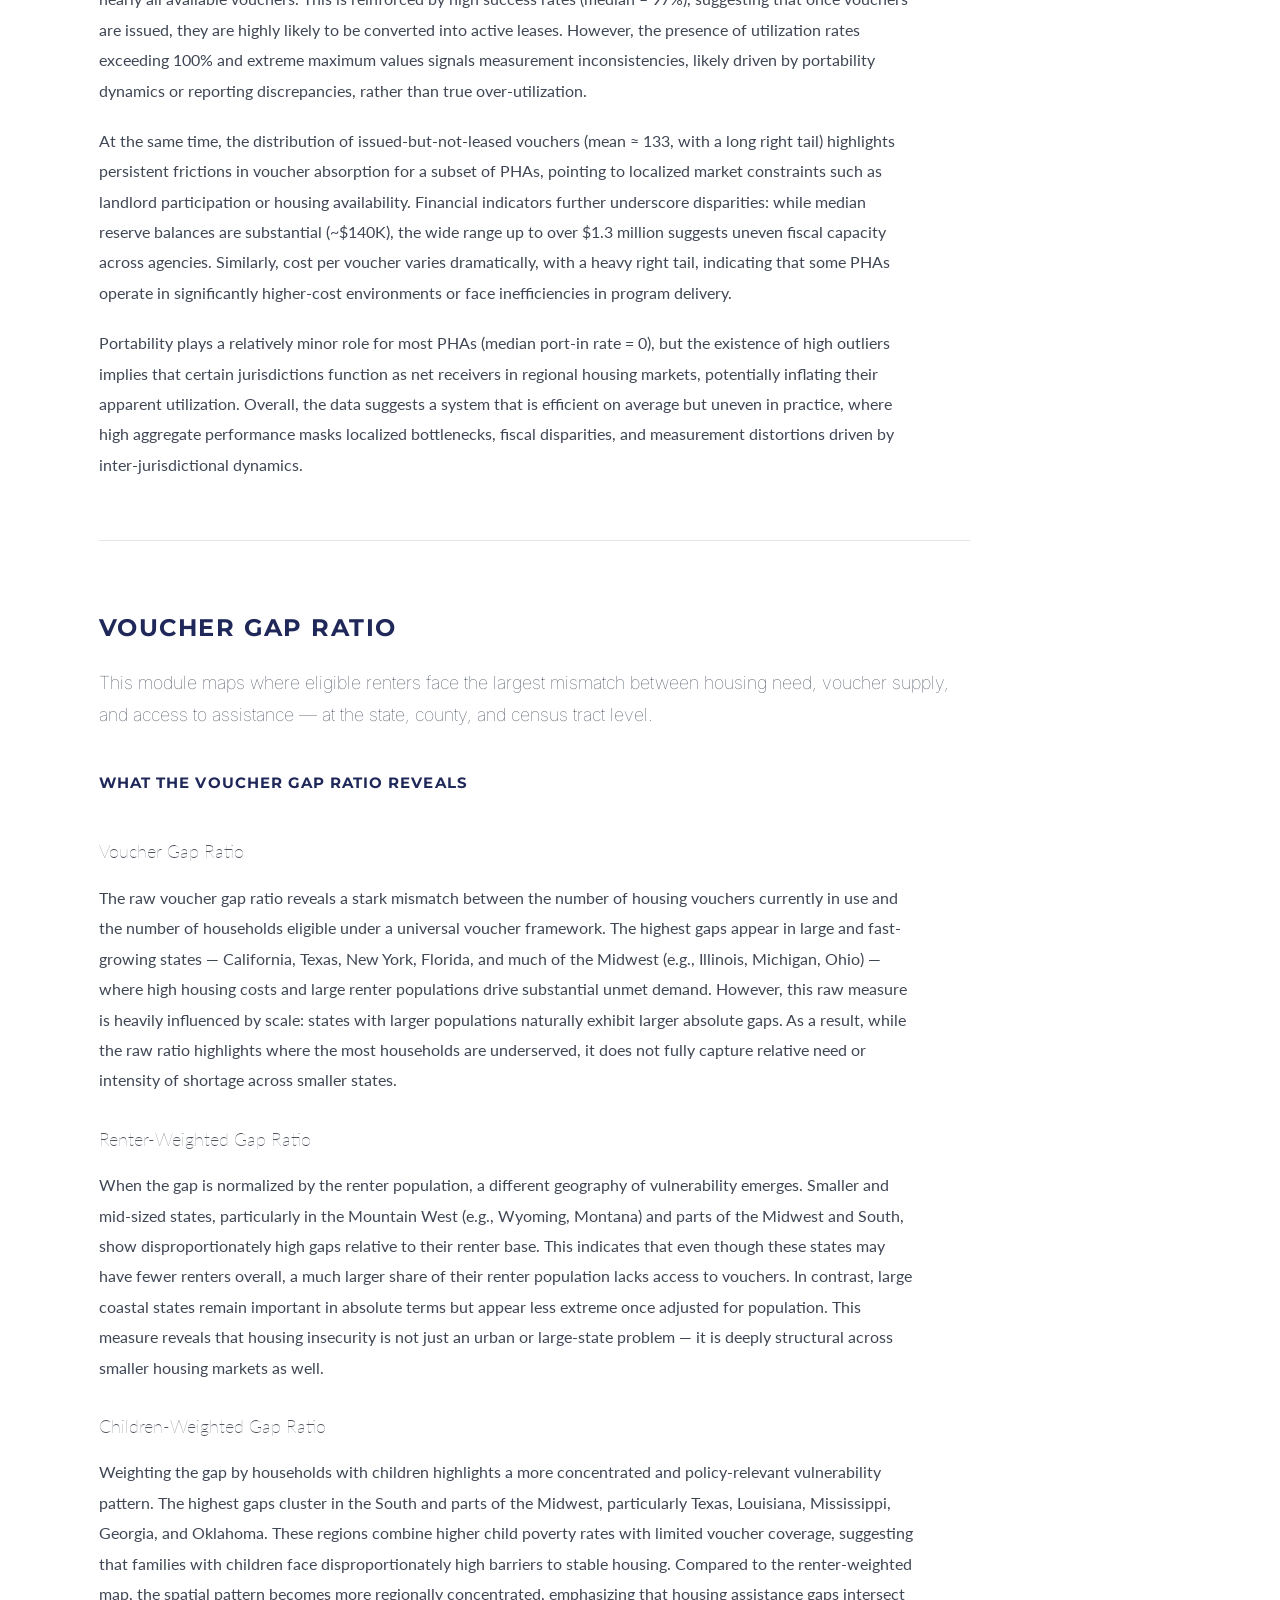
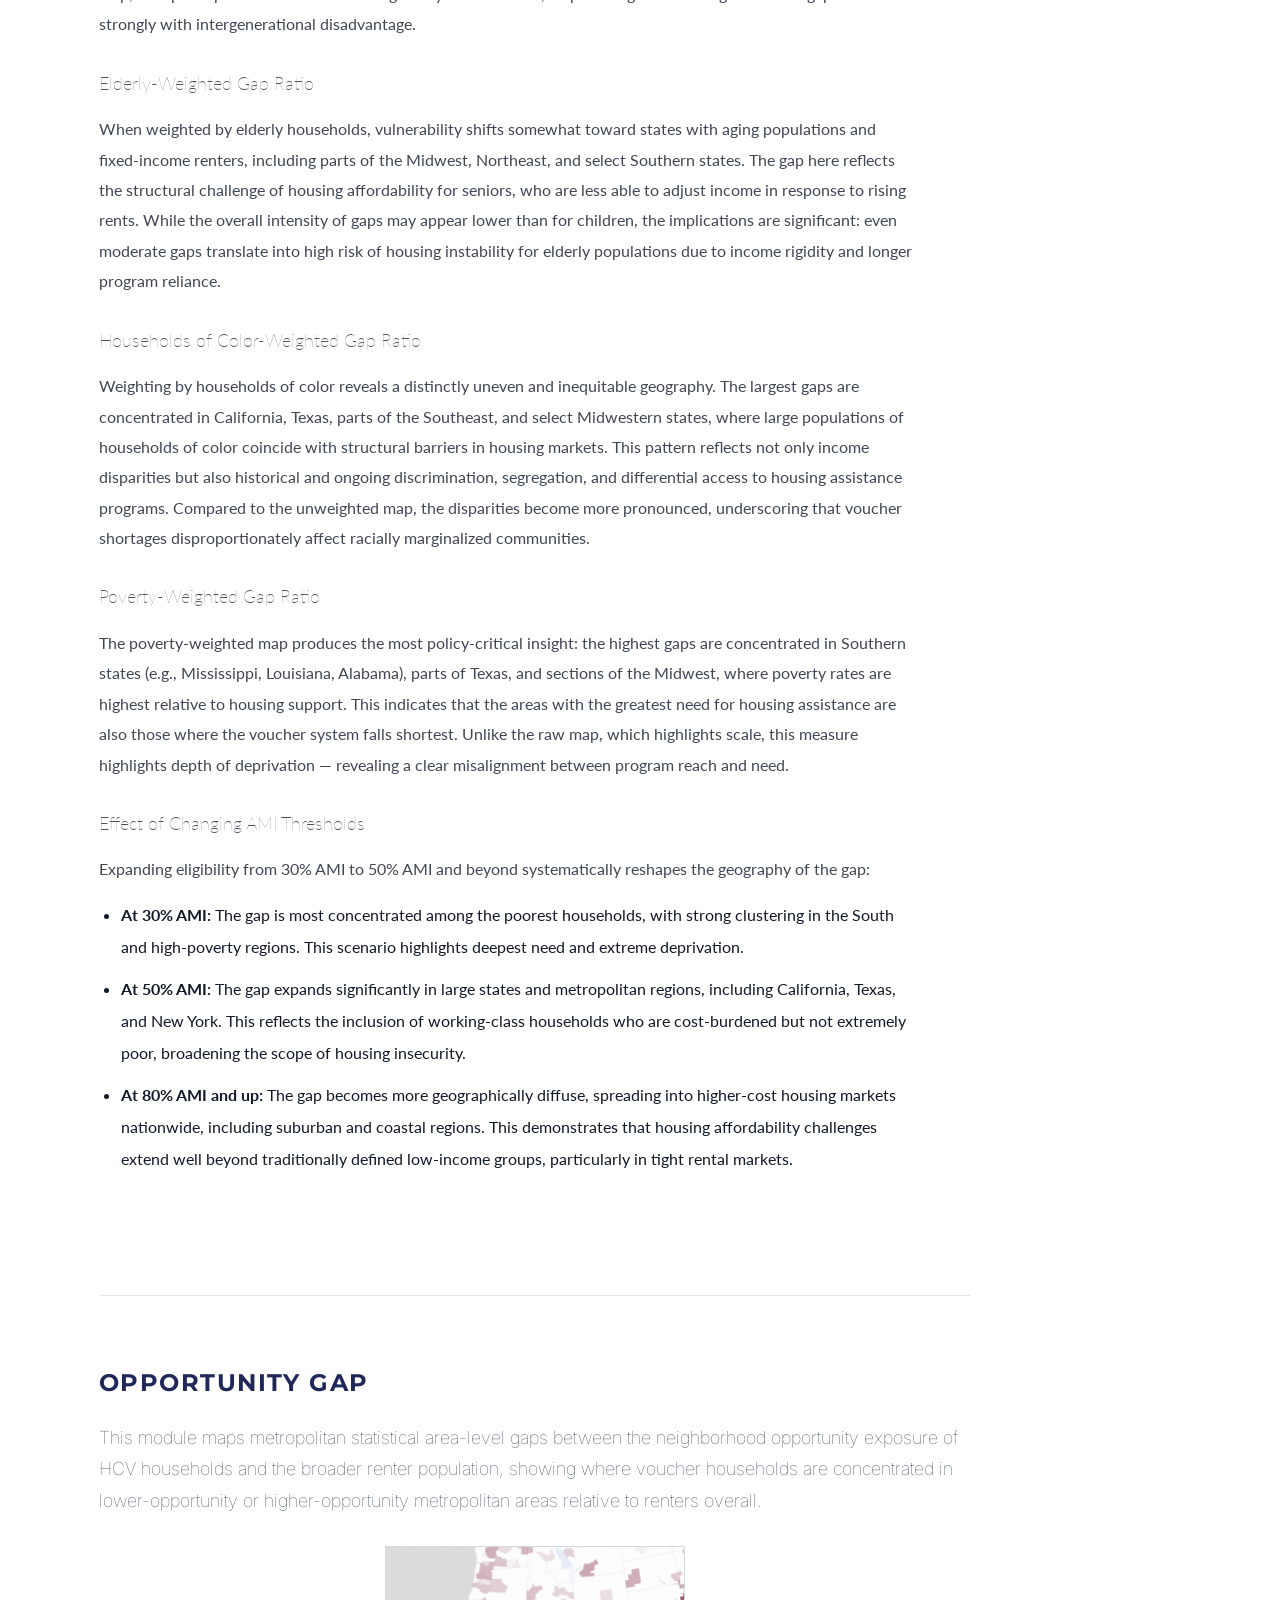
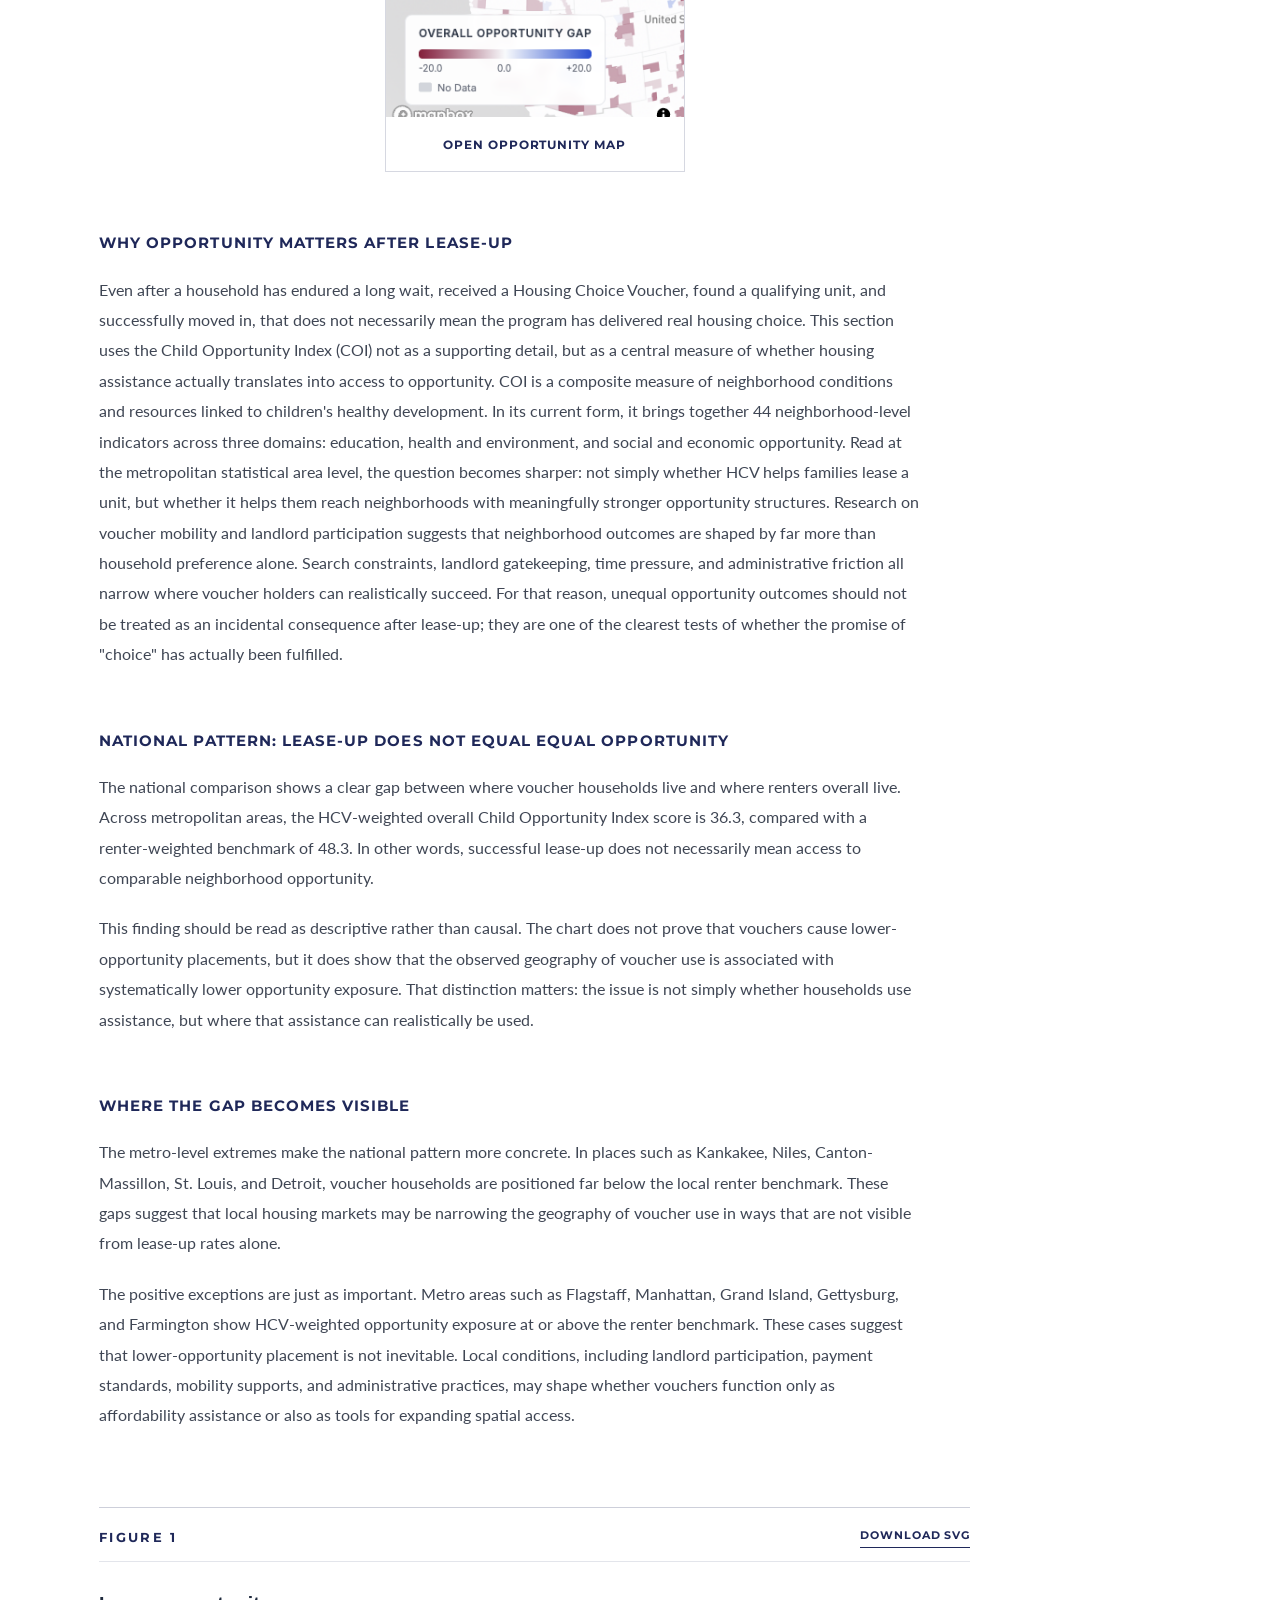
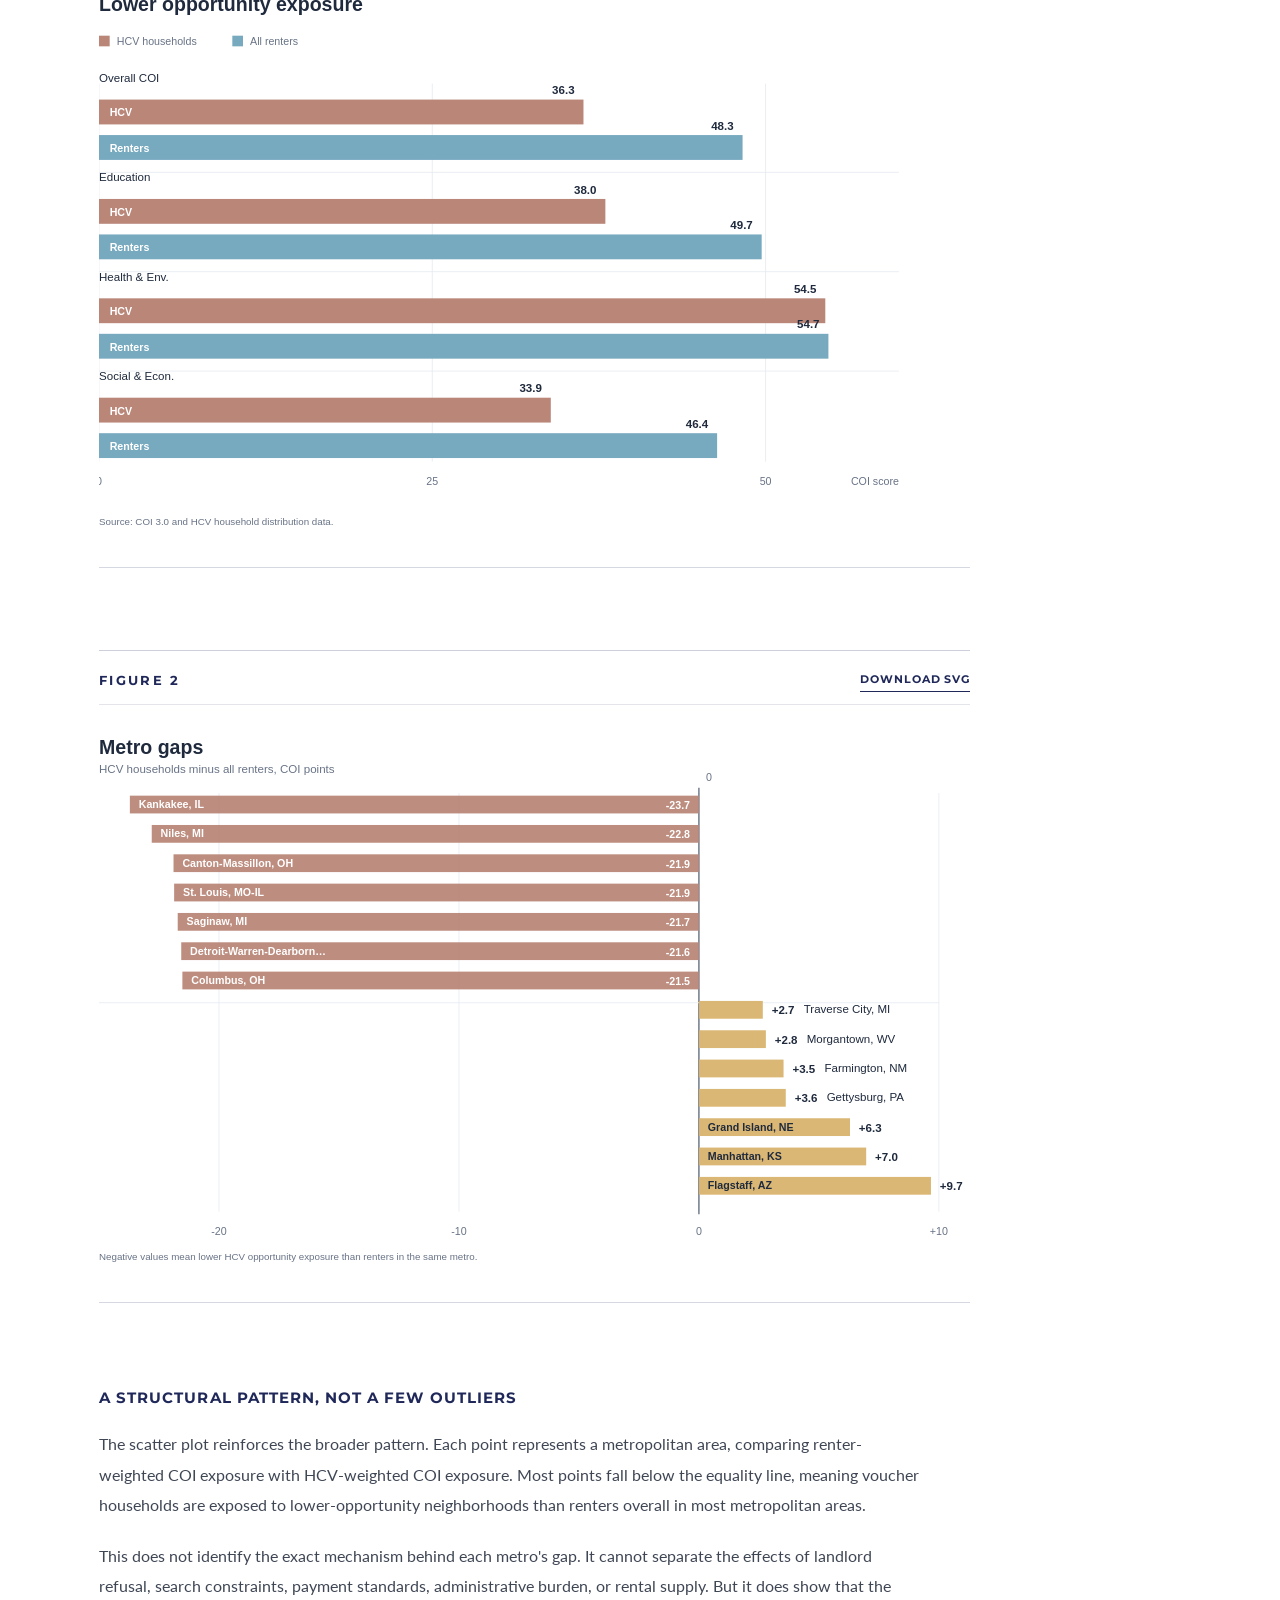
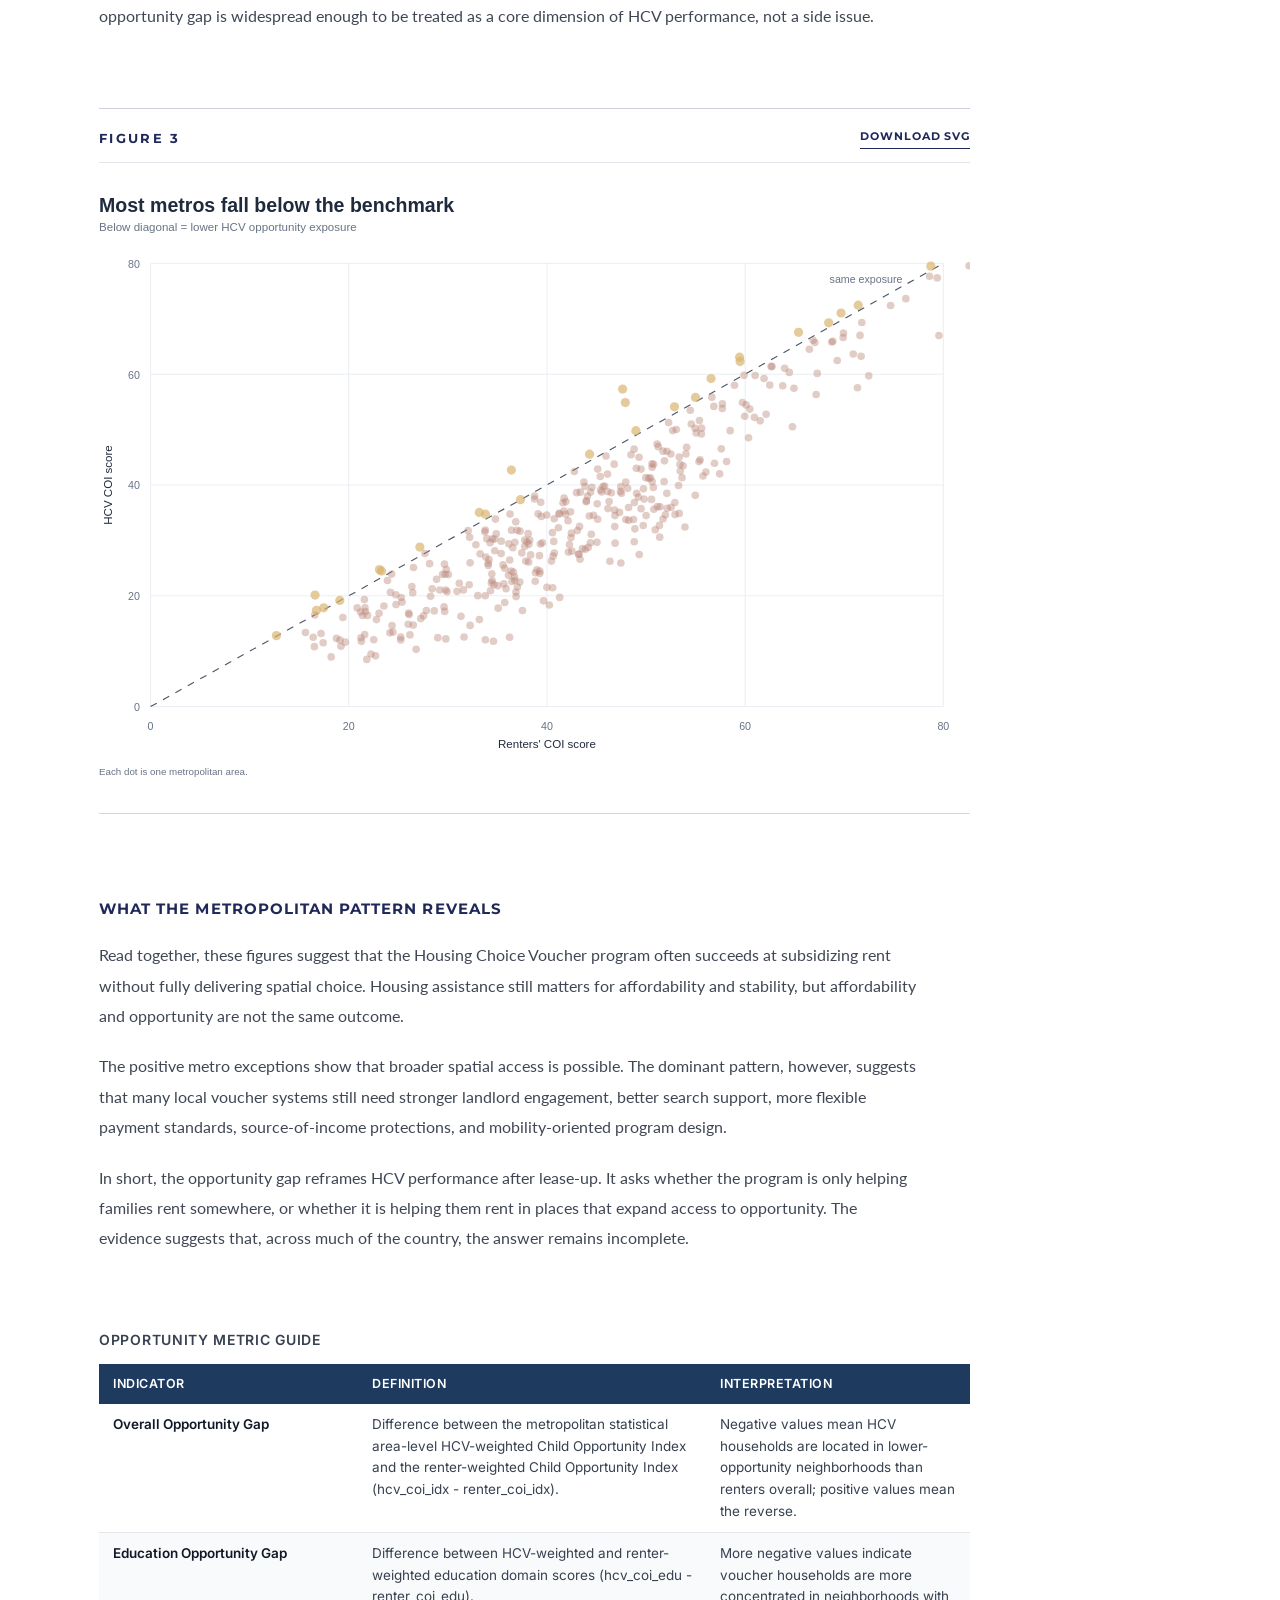
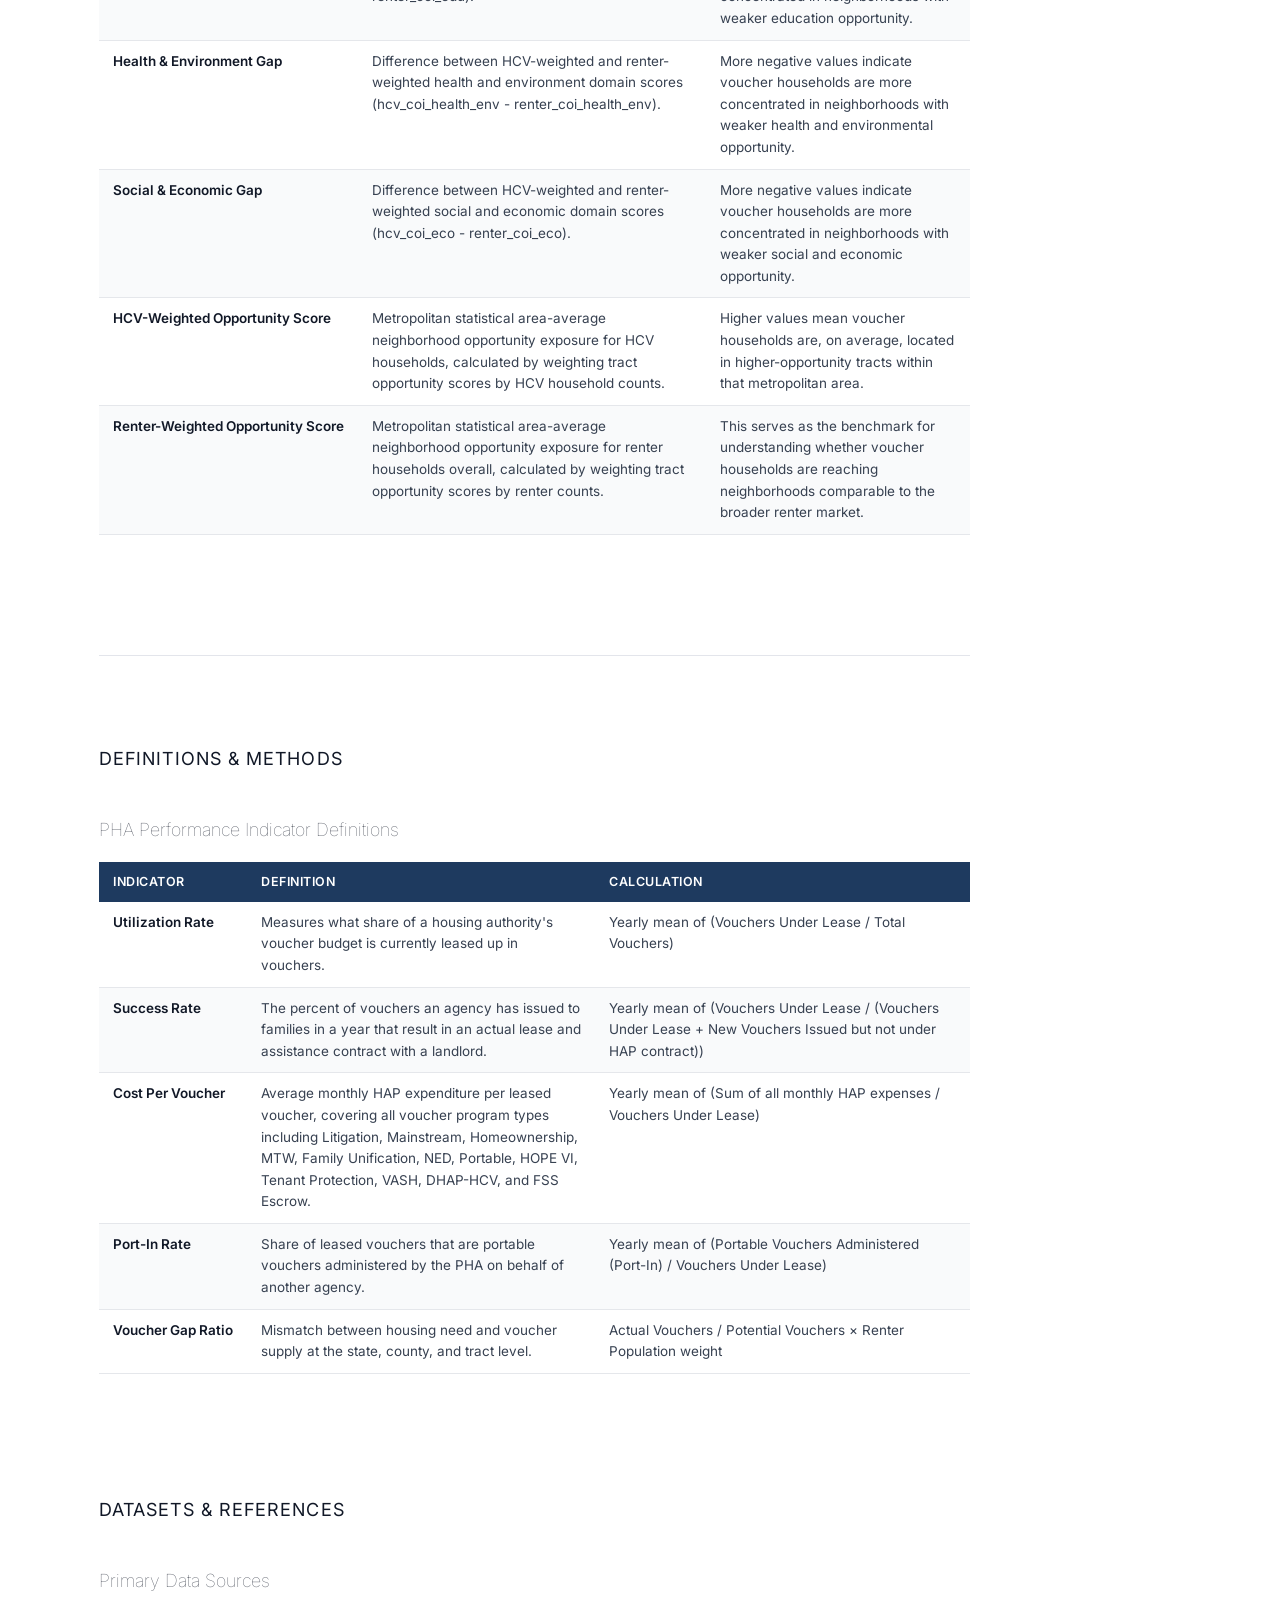
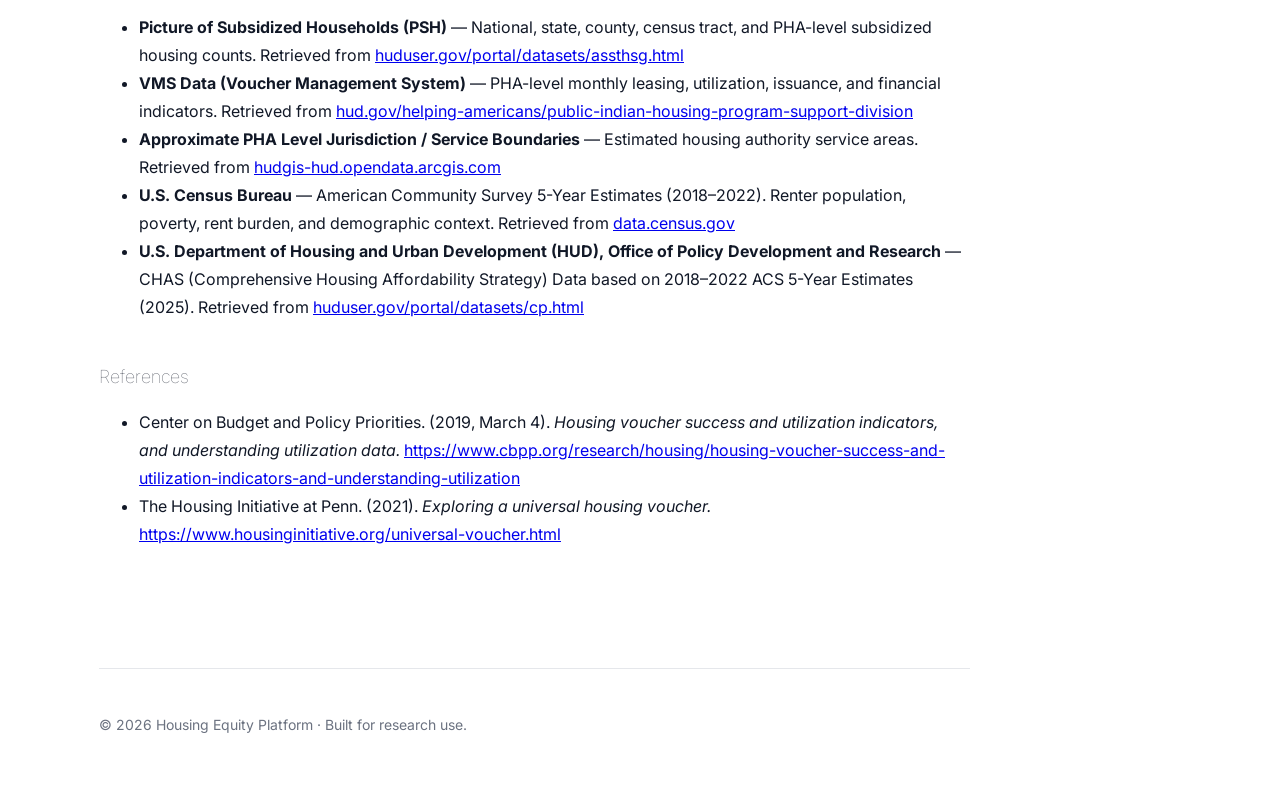
==== commit 0c893c2d: "1" ====
--- a/index.html
+++ b/index.html
@@ -123,14 +123,19 @@
         <p>This project assembles a national, multi-scale dataset to examine where the Housing Choice Voucher system succeeds, where it falls short, and where its promise of choice becomes constrained by local housing markets. Rather than treating vouchers as a single program output, the platform connects assistance need, PHA administration, lease-up conditions, and neighborhood opportunity across national, state, county, census tract, ZIP code, and PHA geographies where available.</p>
         <p>The platform is designed as both a data summary and a critical research tool. It asks not only how many vouchers are in use, but whether assistance reaches eligible renters, whether local systems can convert vouchers into actual leases, and whether successful lease-up gives households access to neighborhoods comparable to the broader renter market. This matters because high aggregate program performance can coexist with deep unmet need, uneven local capacity, and unequal spatial outcomes.</p>
 
-        <div class="map-link-wrap">
-          <a href="#" class="map-link-box" aria-label="Open interactive map preview">
-            <img src="images/interactive.png" alt="Interactive map preview">
+        <div class="research-platform-callout">
+          <h3 class="research-platform-title">A National Data Platform for Researchers</h3>
+          <div class="research-platform-copy">
+            <p>This first interactive tool functions as the project's general data platform. It brings together HCV indicators and neighborhood context variables in a shared spatial interface so researchers can move from broad national patterns to specific local conditions.</p>
+            <p>Rather than presenting one fixed finding, the platform supports exploration: users can examine voucher households, subsidized housing patterns, renter demographics, poverty, rent burden, local housing conditions, and related neighborhood context across multiple geographies. This provides the empirical foundation for the more focused analytical modules that follow.</p>
+            <p class="map-link-note">Due to file size limitations, this interactive data platform is not currently deployed through GitHub.</p>
+          </div>
+          <a href="#" class="map-link-box" aria-label="Open interactive data platform preview">
+            <img src="images/interactive.png" alt="Interactive data platform preview">
             <div class="map-link-copy">
-              <strong>Open Interactive Map</strong>
+              <strong>Open Interactive Data Platform</strong>
             </div>
           </a>
-          <p class="map-link-note">Due to file size limitations, this interactive map is not currently deployed through GitHub.</p>
         </div>
 
         <h3>Why HCV Matters</h3>
--- a/css/style.css
+++ b/css/style.css
@@ -255,6 +255,43 @@
   font-size: 11px;
   line-height: 1.5;
   color: #6b7280;
+}
+
+.research-platform-callout {
+  display: grid;
+  grid-template-columns: minmax(0, 1fr) 540px;
+  gap: 18px 44px;
+  align-items: start;
+  margin: 60px 0 70px;
+}
+
+.research-platform-title {
+  grid-column: 1 / -1;
+  margin: 0;
+  font-family: 'Montserrat', sans-serif;
+  font-size: 30px;
+  font-weight: 700;
+  line-height: 1.2;
+  color: #1f2859;
+}
+
+.research-platform-callout .map-link-box {
+  width: 540px;
+  margin: 0;
+}
+
+.research-platform-callout .map-link-box img {
+  height: 330px;
+}
+
+.research-platform-copy p {
+  margin-top: 0;
+}
+
+.research-platform-copy .map-link-note {
+  max-width: none;
+  margin: 12px 0 0;
+  text-align: left;
 }
 
 .lead {
@@ -1676,6 +1713,25 @@
     max-width: none;
   }
 
+  .research-platform-callout {
+    display: block;
+    margin: 34px 0 44px;
+  }
+
+  .research-platform-title {
+    font-size: 24px;
+    margin-bottom: 18px;
+  }
+
+  .research-platform-callout .map-link-box {
+    width: 100%;
+    margin: 24px 0 0;
+  }
+
+  .research-platform-callout .map-link-box img {
+    height: 220px;
+  }
+
   .map-link-copy {
     padding: 12px 14px 14px;
   }
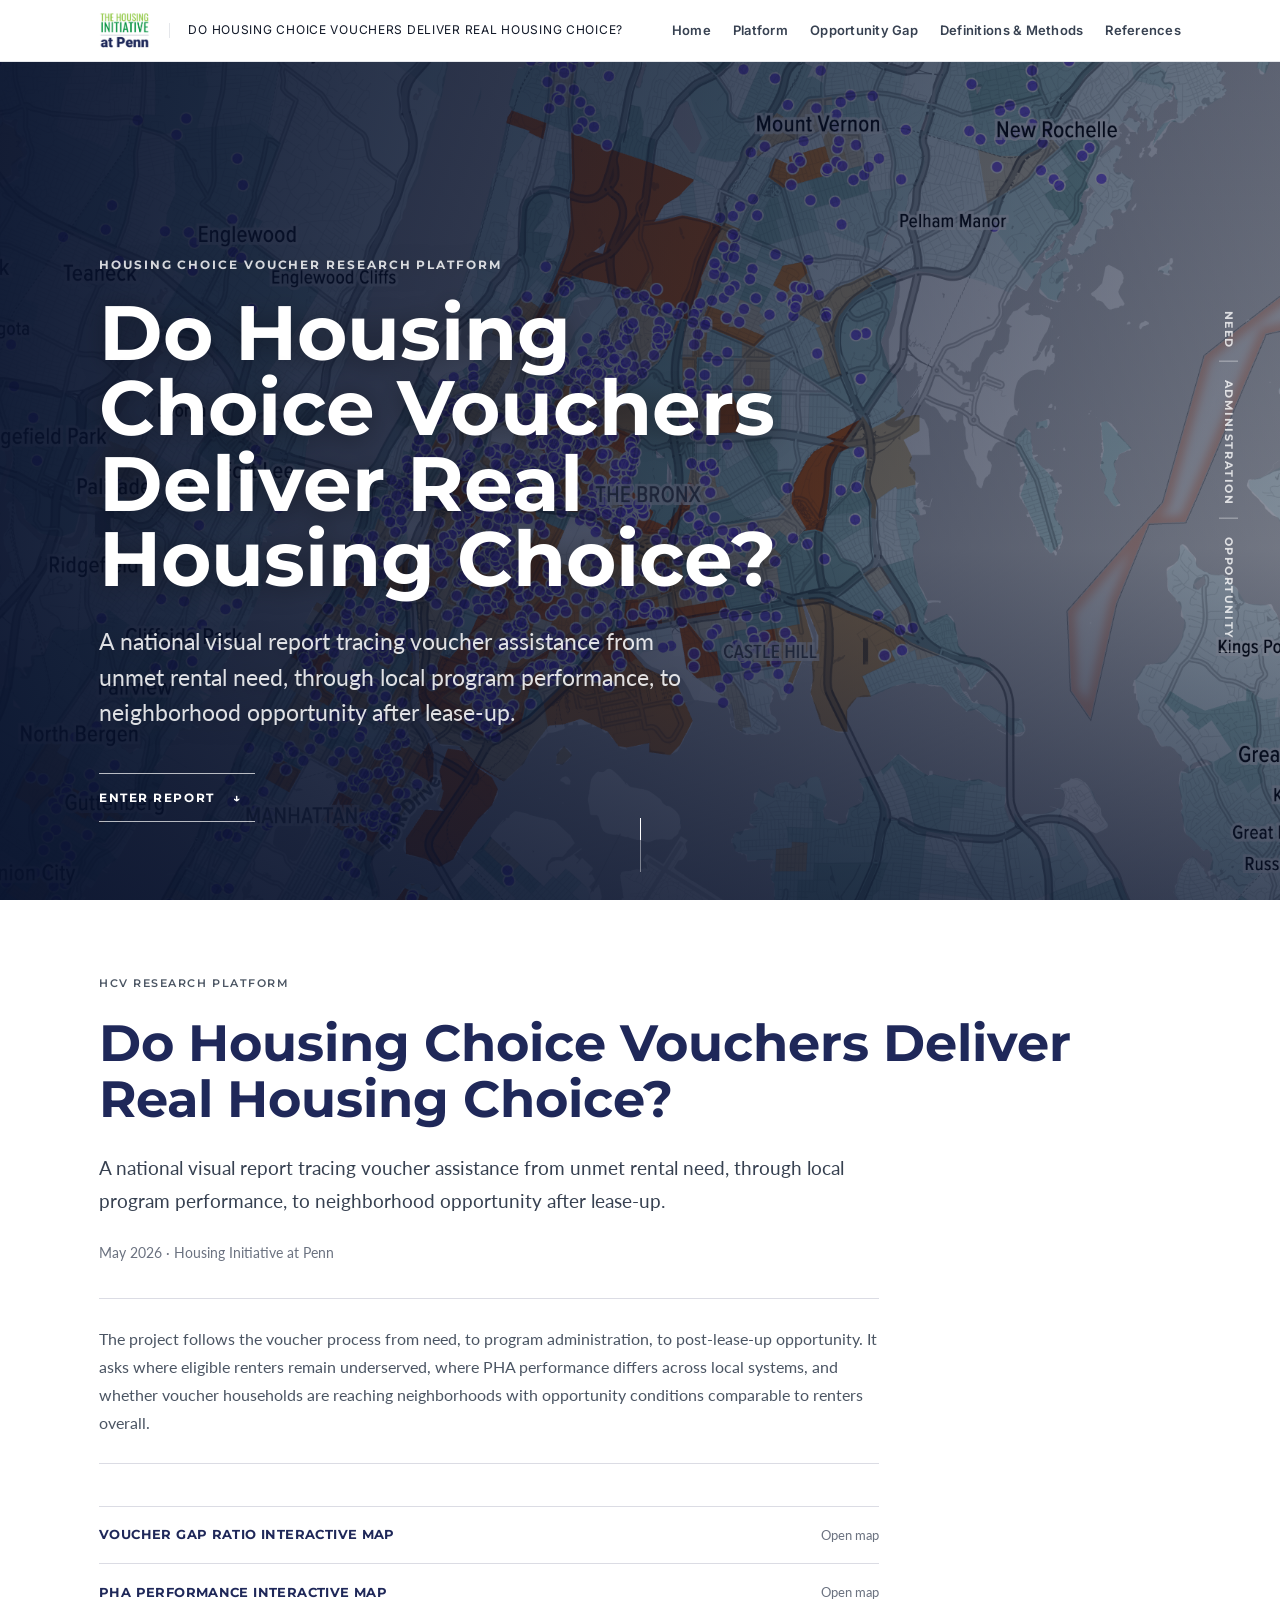
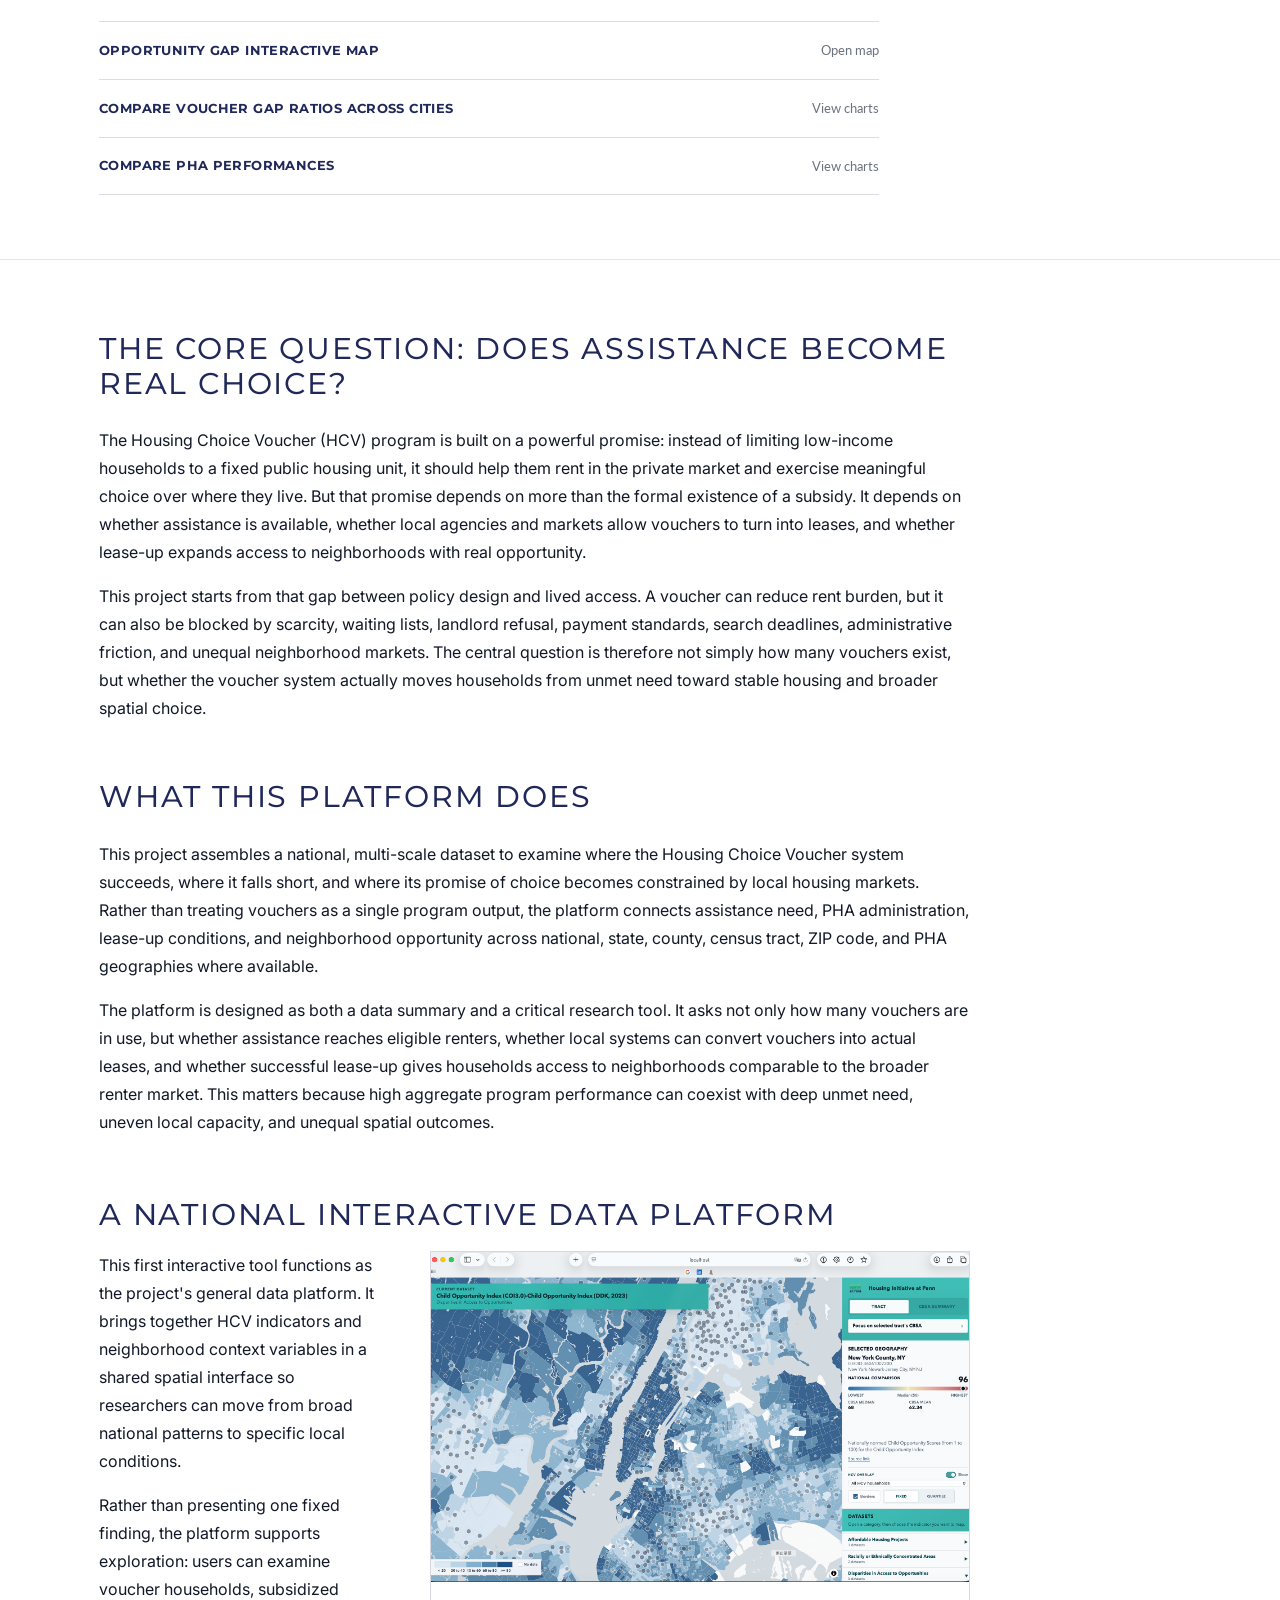
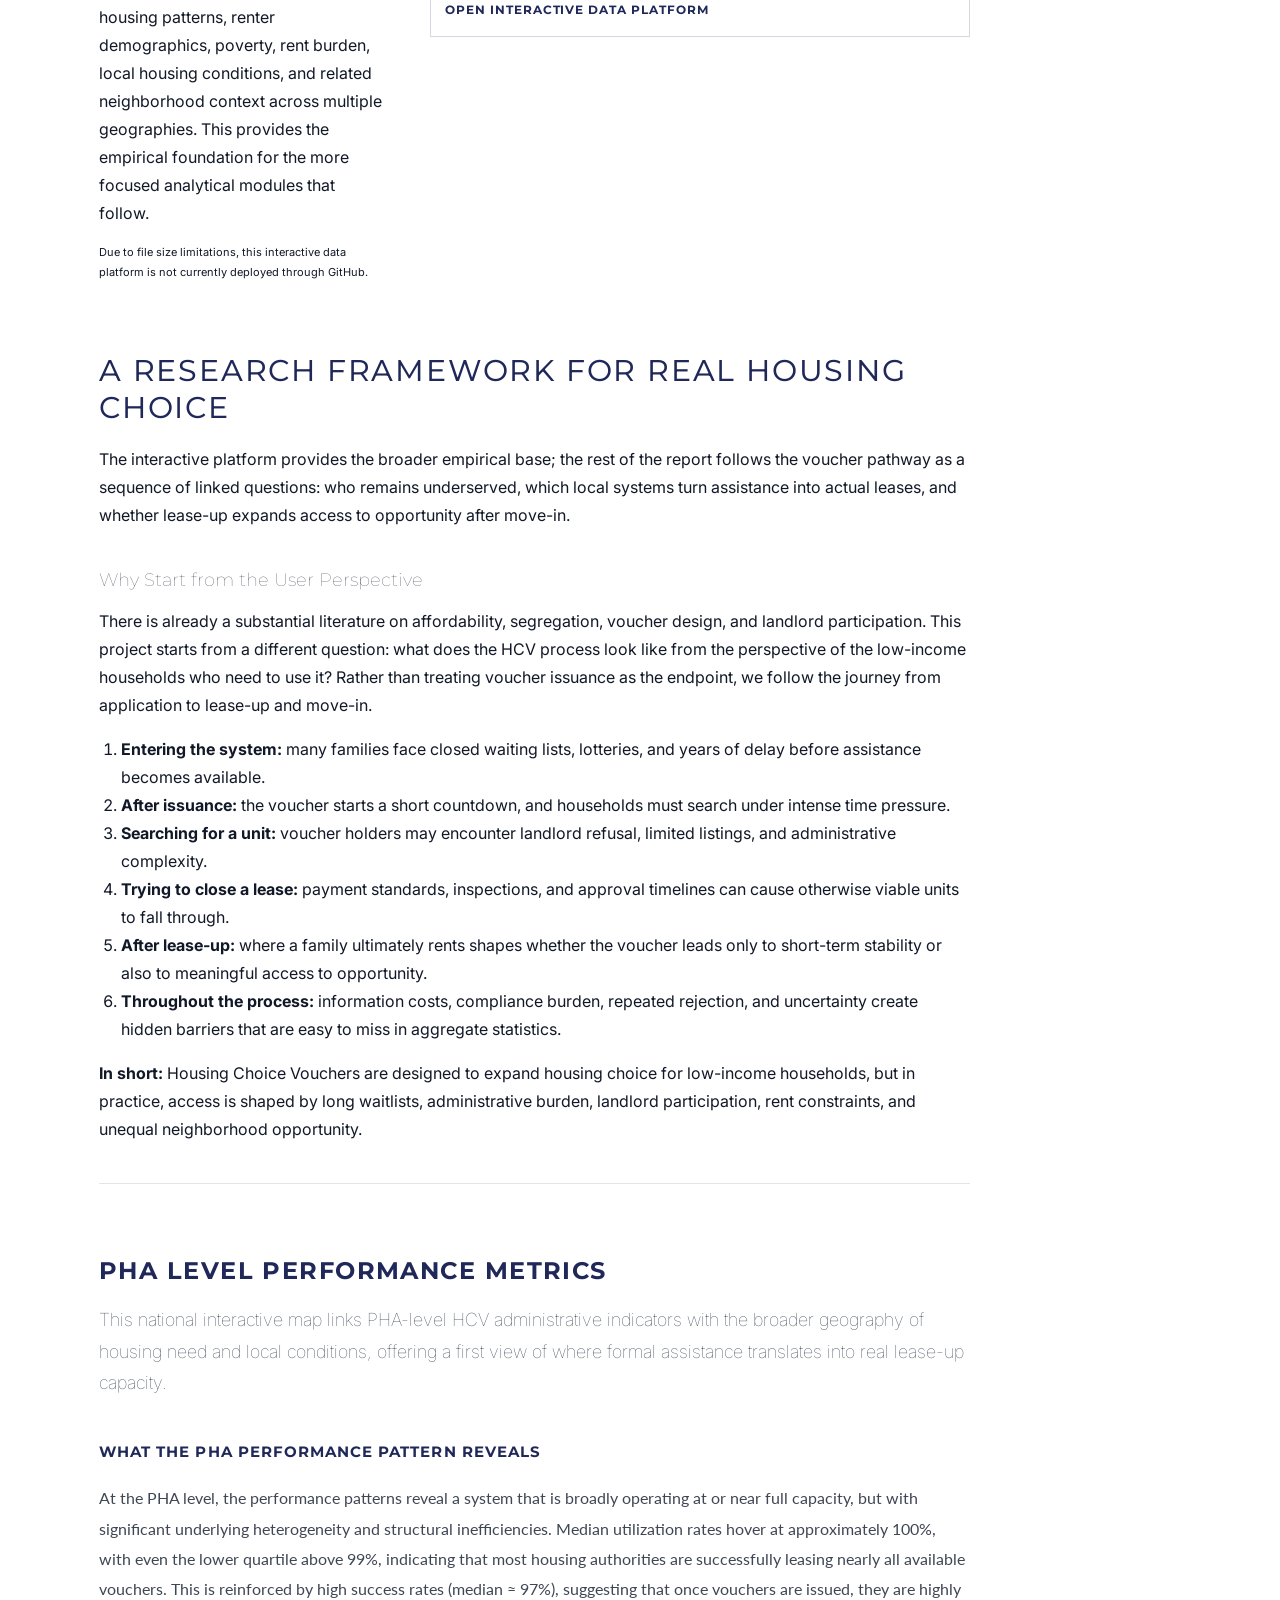
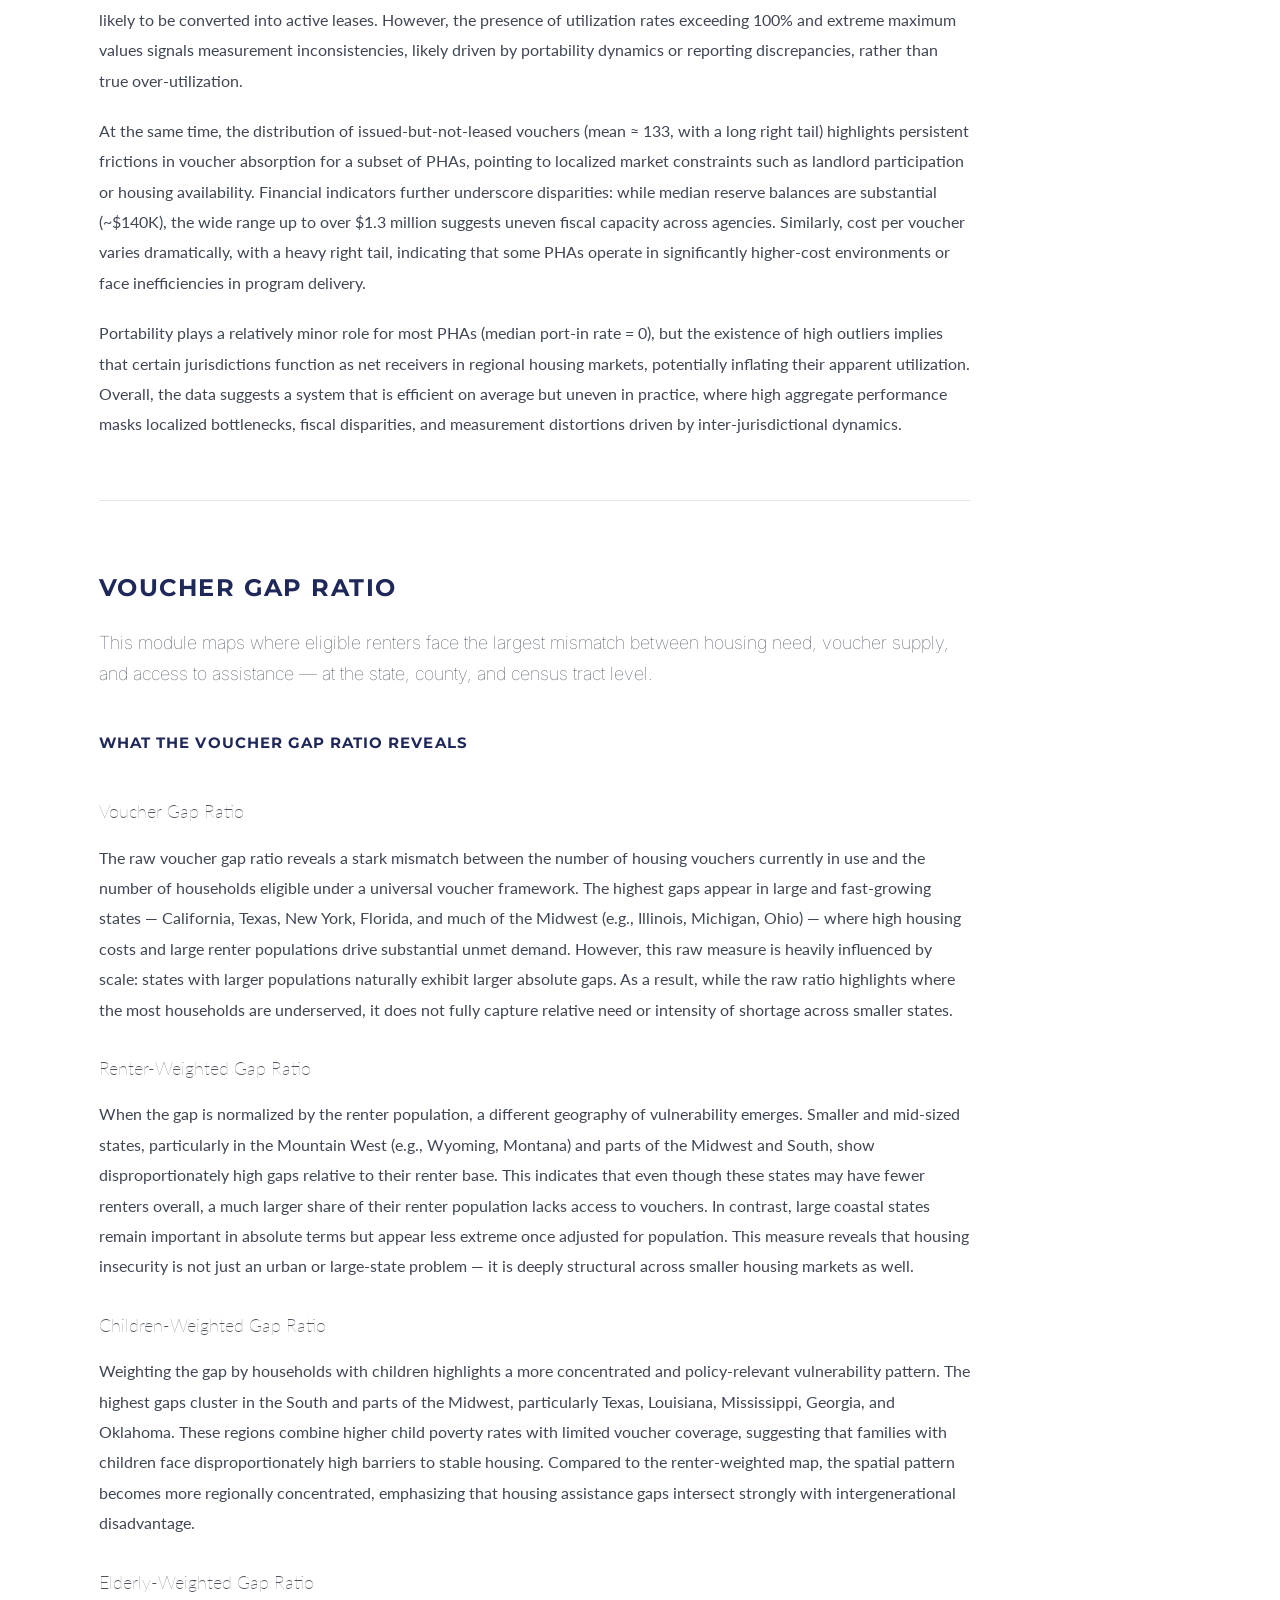
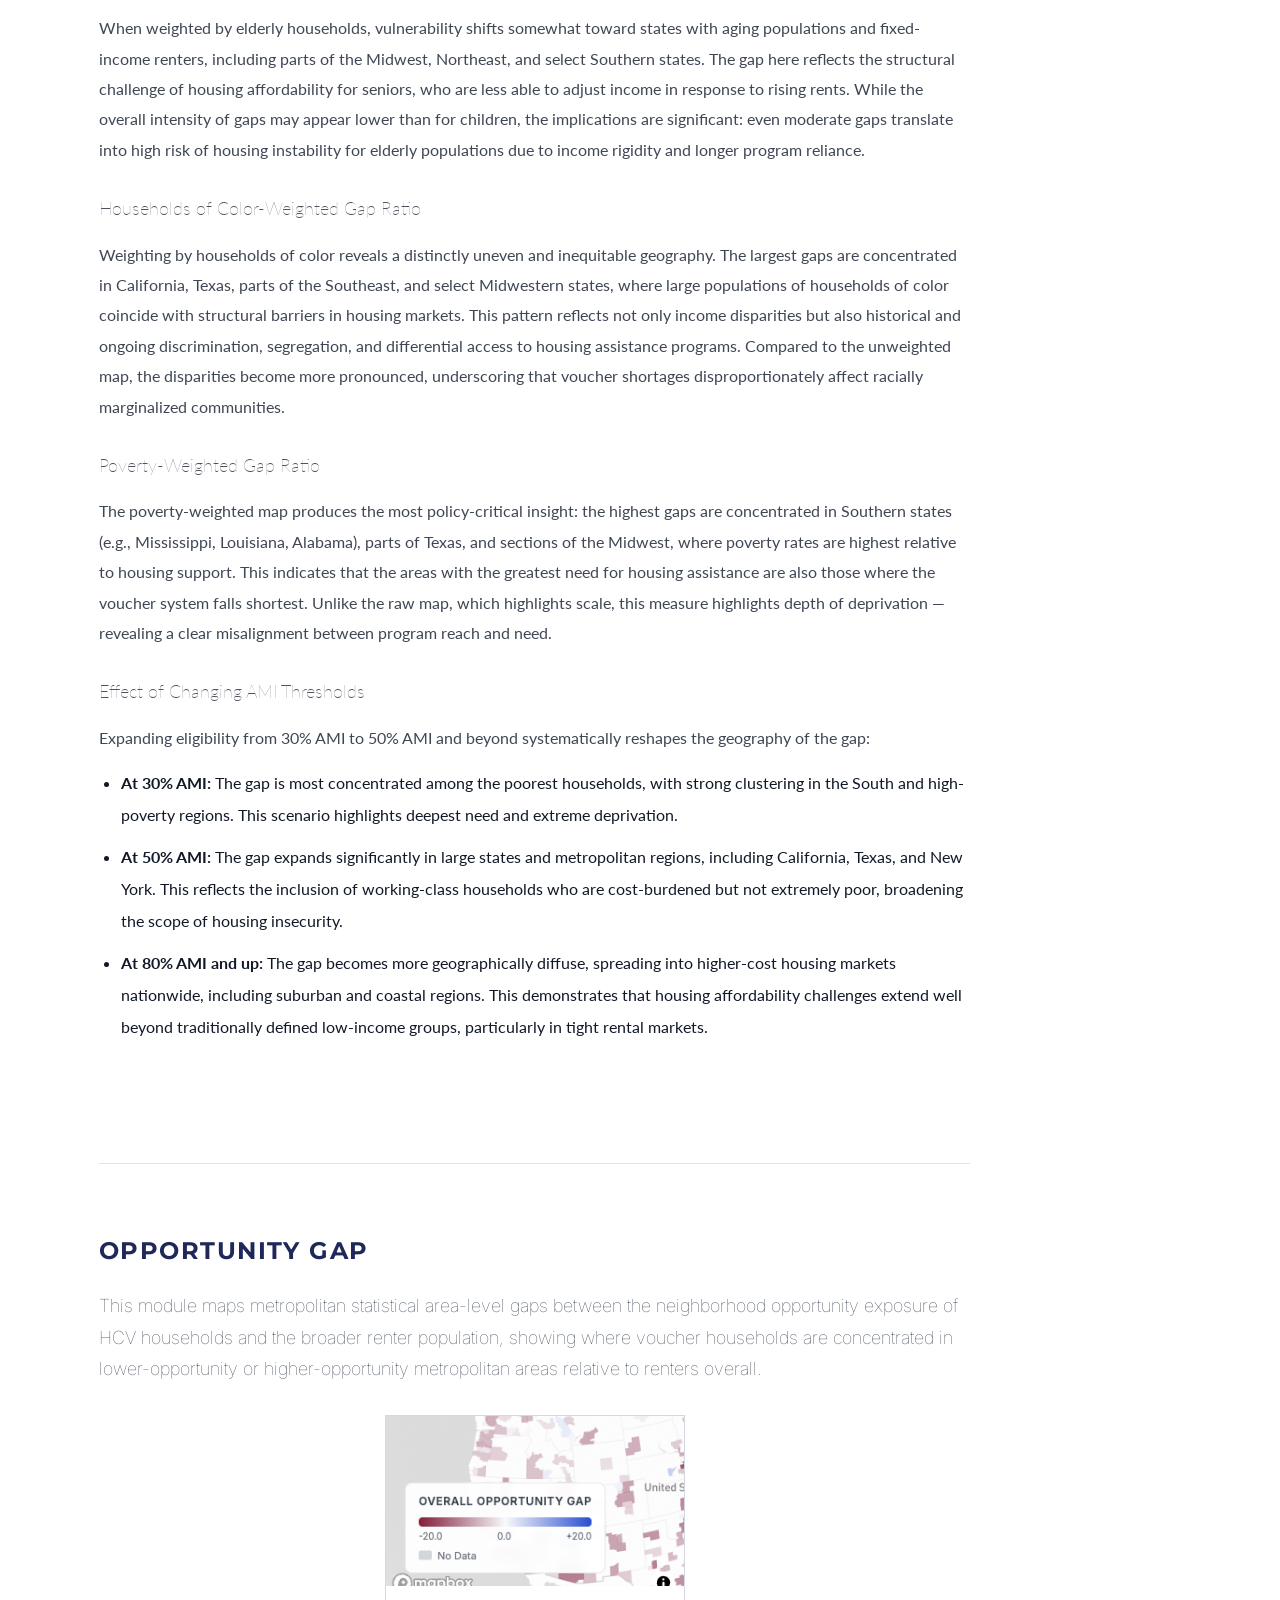
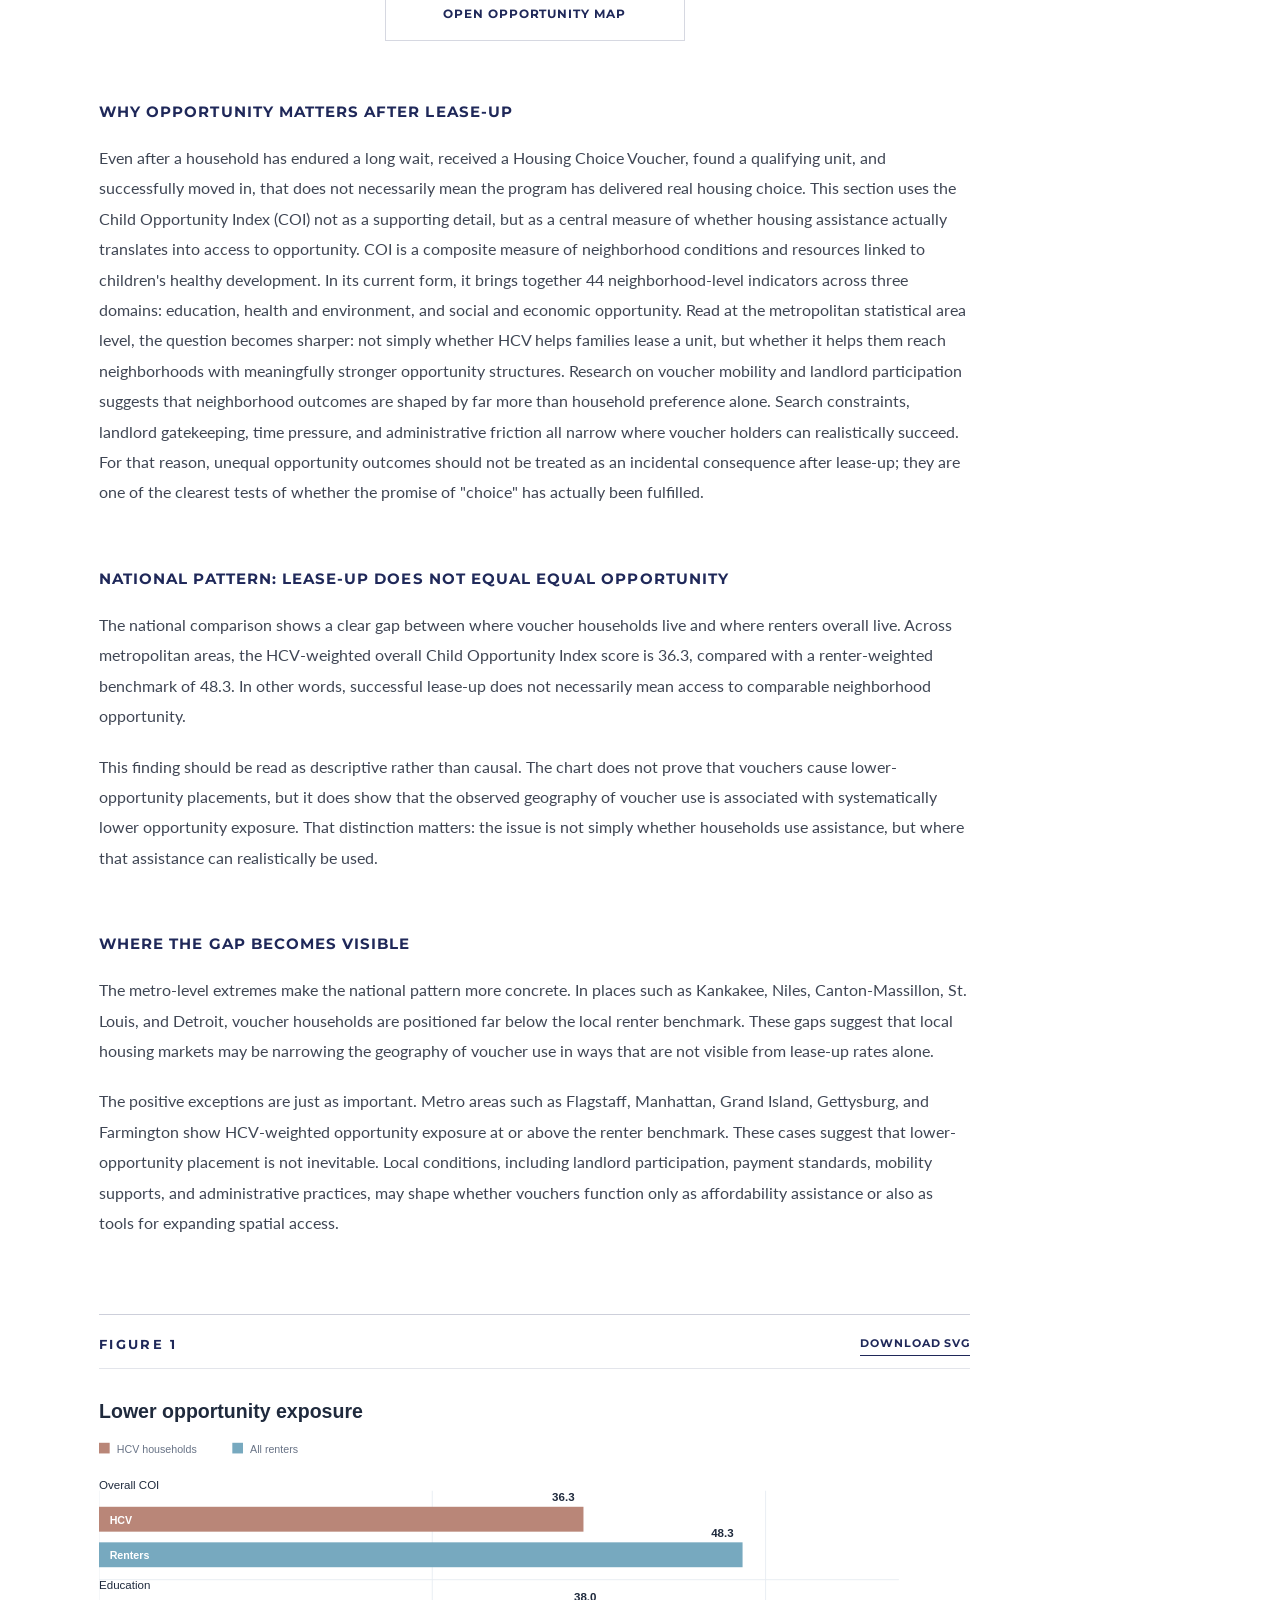
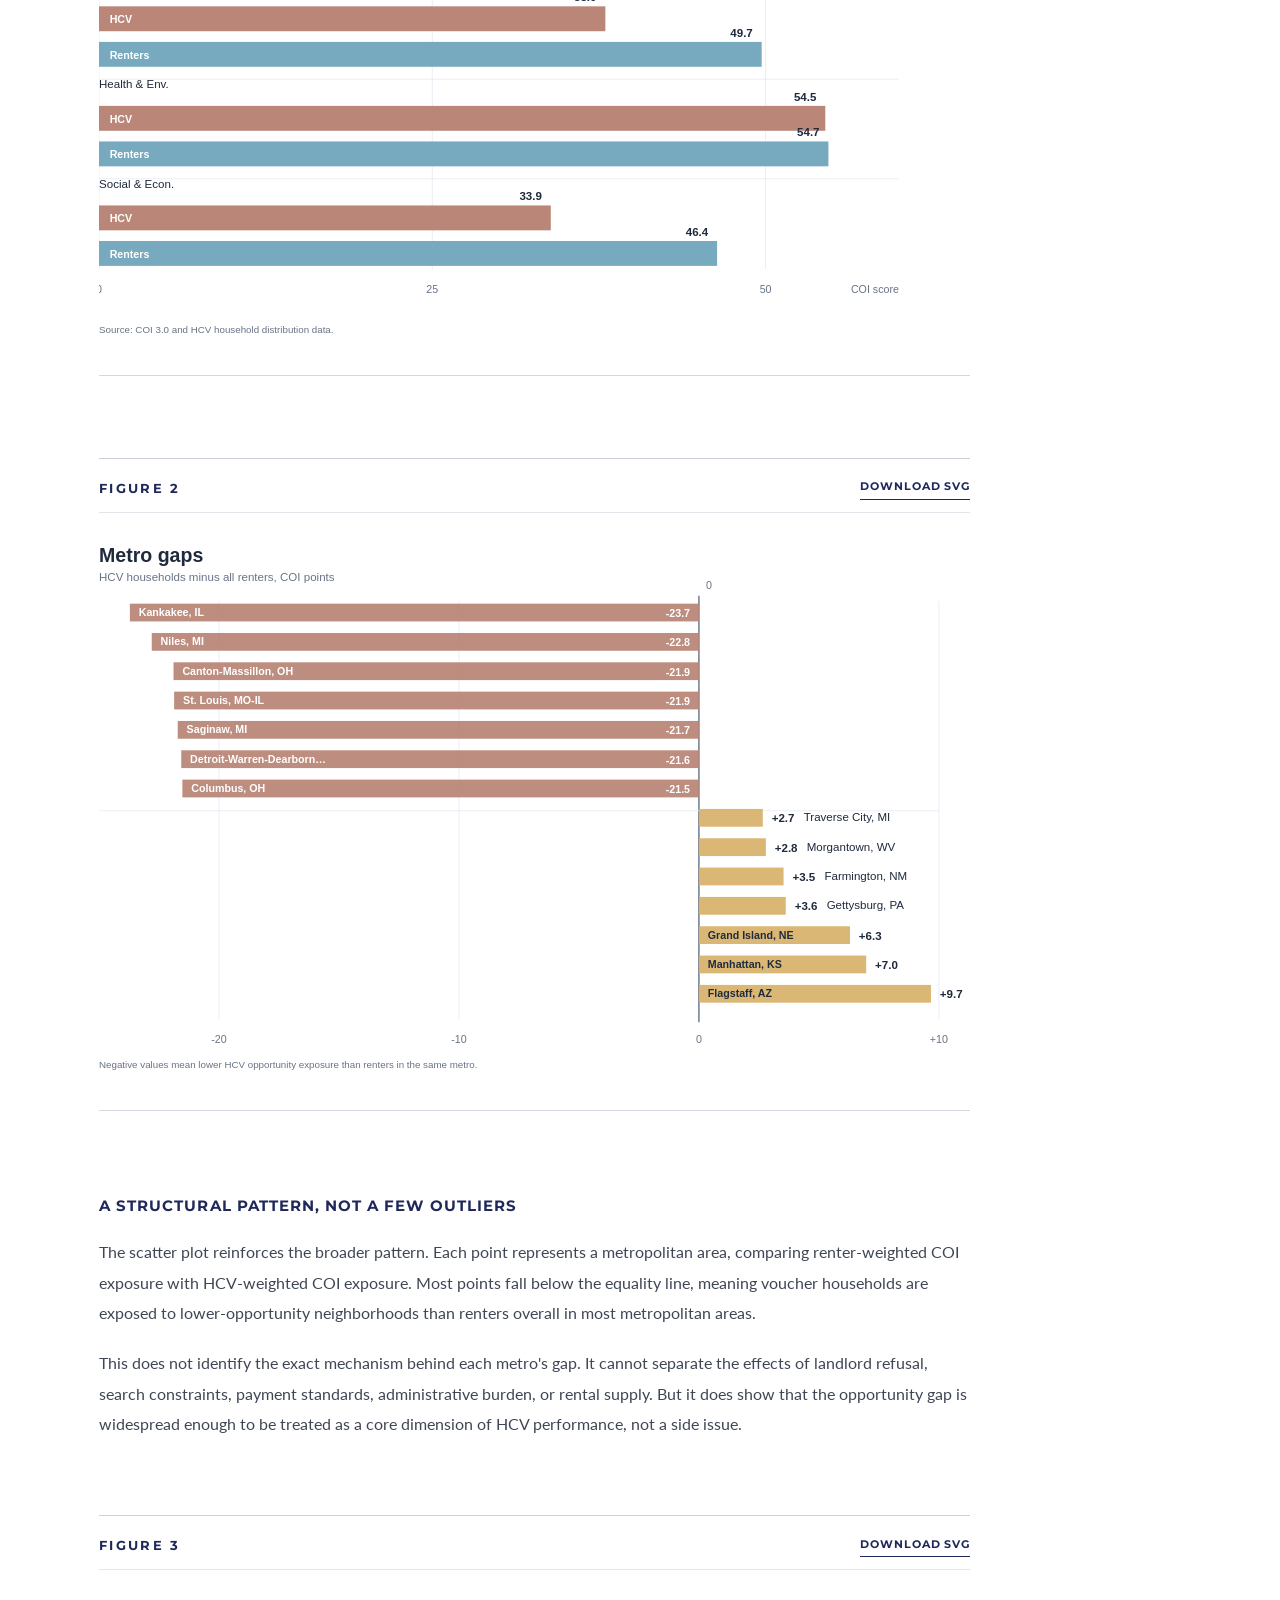
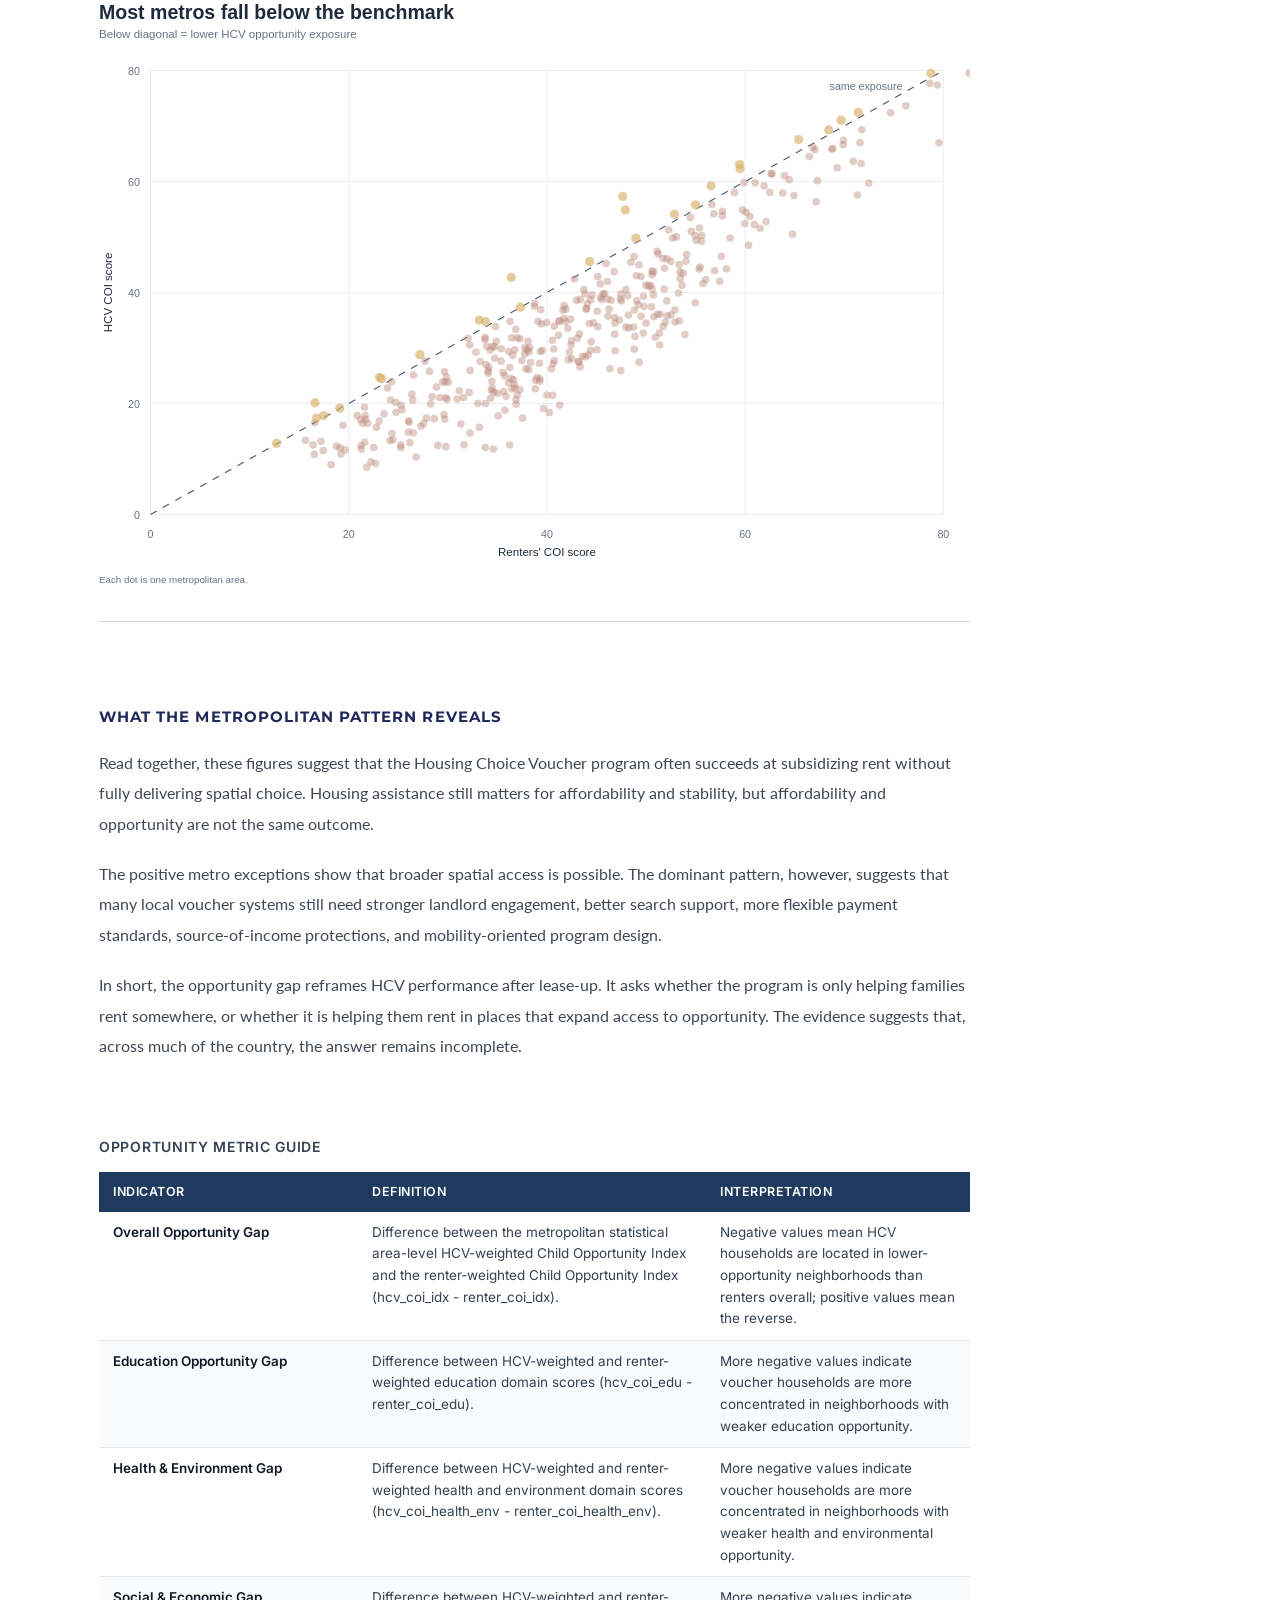
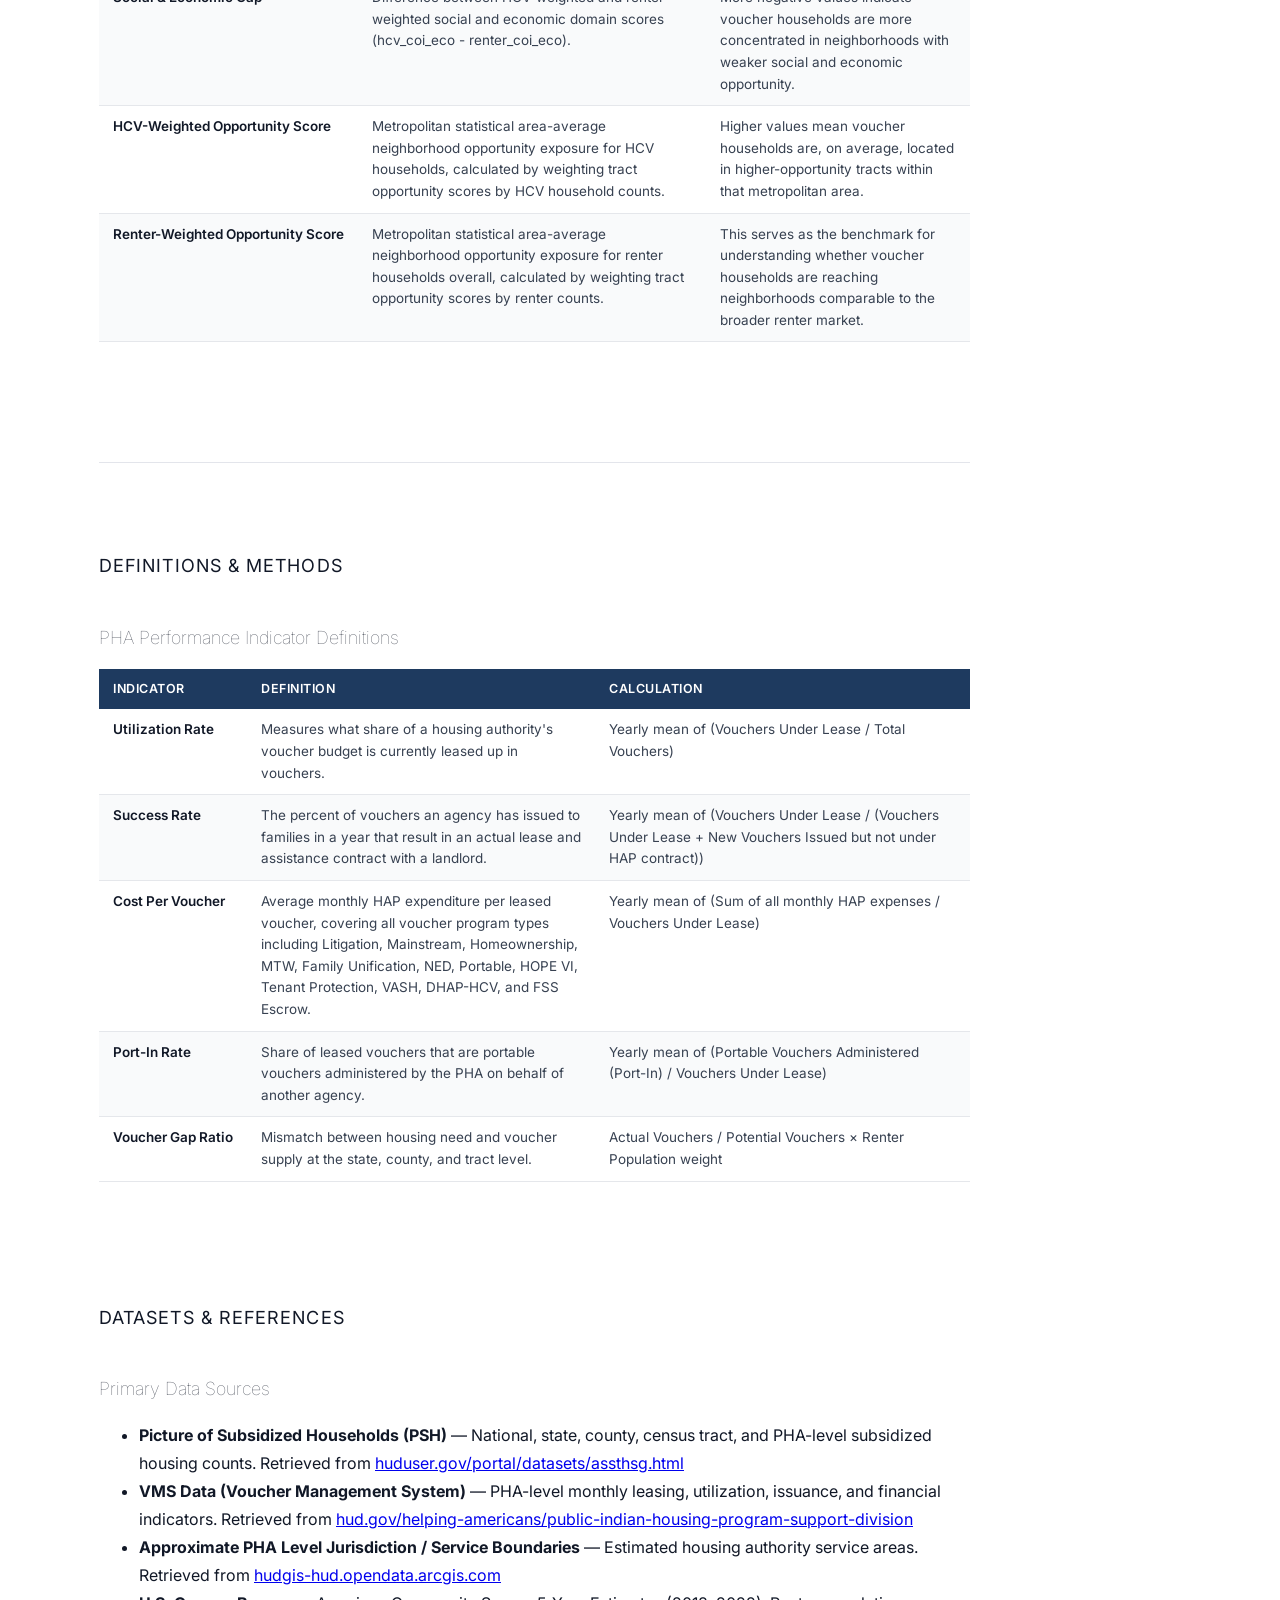
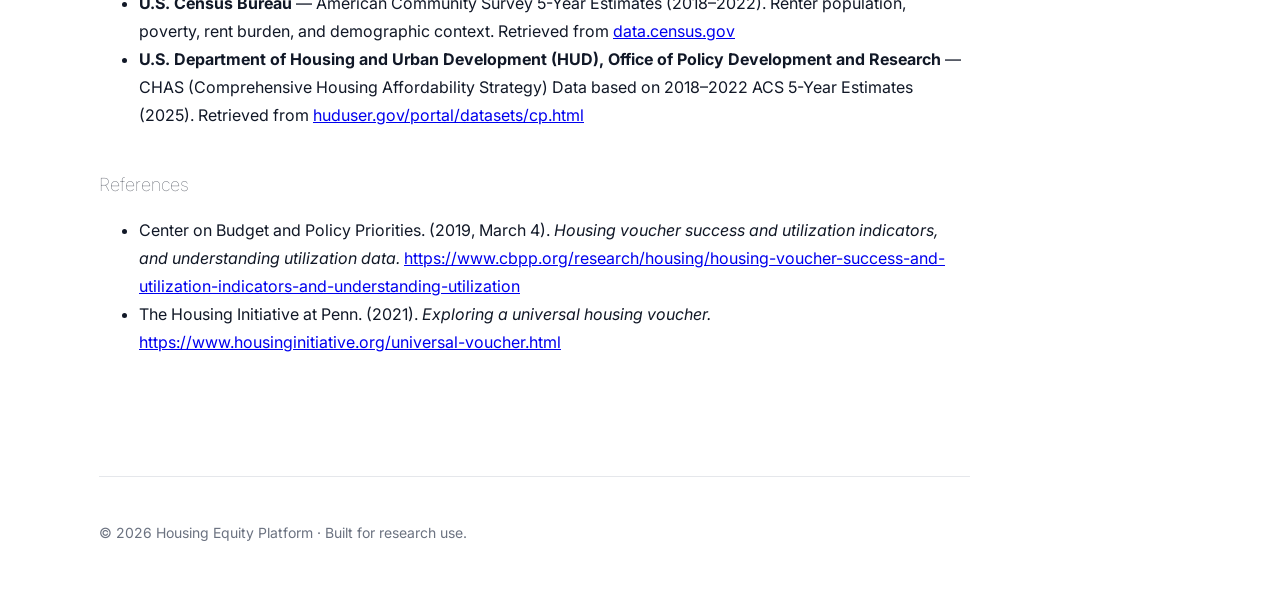
==== commit f9e88c39: "1" ====
--- a/index.html
+++ b/index.html
@@ -24,7 +24,7 @@
     </div>
     <nav class="topnav">
       <a href="#cover">Home</a>
-      <a href="#background">Background</a>
+      <a href="#background">Platform</a>
       <a href="#opportunity-gap">Opportunity Gap</a>
       <a href="#definitions">Definitions &amp; Methods</a>
       <a href="#datasets">References</a>
@@ -105,7 +105,7 @@
       <p class="page-toc-kicker">Contents</p>
       <h2 id="toc-title">Table of Contents</h2>
       <ol>
-        <li><a href="#background">Background</a></li>
+        <li><a href="#background">Platform Overview</a></li>
         <li><a href="#explore-map">PHA Level Performance Metrics</a></li>
         <li><a href="#voucher-gap">Voucher Gap Ratio</a></li>
         <li><a href="#opportunity-gap">Opportunity Gap</a></li>
@@ -117,14 +117,16 @@
     <div class="container">
 
       <section id="background" class="section intro-copy" aria-labelledby="intro-title">
-        <h2 id="intro-title">Background</h2>
-
-        <h3 class="section-title">What This Platform Does</h3>
+        <h2 id="intro-title" class="section-title platform-title">The Core Question: Does Assistance Become Real Choice?</h2>
+        <p>The Housing Choice Voucher (HCV) program is built on a powerful promise: instead of limiting low-income households to a fixed public housing unit, it should help them rent in the private market and exercise meaningful choice over where they live. But that promise depends on more than the formal existence of a subsidy. It depends on whether assistance is available, whether local agencies and markets allow vouchers to turn into leases, and whether lease-up expands access to neighborhoods with real opportunity.</p>
+        <p>This project starts from that gap between policy design and lived access. A voucher can reduce rent burden, but it can also be blocked by scarcity, waiting lists, landlord refusal, payment standards, search deadlines, administrative friction, and unequal neighborhood markets. The central question is therefore not simply how many vouchers exist, but whether the voucher system actually moves households from unmet need toward stable housing and broader spatial choice.</p>
+
+        <h3 class="section-title platform-secondary-title">What This Platform Does</h3>
         <p>This project assembles a national, multi-scale dataset to examine where the Housing Choice Voucher system succeeds, where it falls short, and where its promise of choice becomes constrained by local housing markets. Rather than treating vouchers as a single program output, the platform connects assistance need, PHA administration, lease-up conditions, and neighborhood opportunity across national, state, county, census tract, ZIP code, and PHA geographies where available.</p>
         <p>The platform is designed as both a data summary and a critical research tool. It asks not only how many vouchers are in use, but whether assistance reaches eligible renters, whether local systems can convert vouchers into actual leases, and whether successful lease-up gives households access to neighborhoods comparable to the broader renter market. This matters because high aggregate program performance can coexist with deep unmet need, uneven local capacity, and unequal spatial outcomes.</p>
 
         <div class="research-platform-callout">
-          <h3 class="research-platform-title">A National Data Platform for Researchers</h3>
+          <h3 class="research-platform-title">A National Interactive Data Platform</h3>
           <div class="research-platform-copy">
             <p>This first interactive tool functions as the project's general data platform. It brings together HCV indicators and neighborhood context variables in a shared spatial interface so researchers can move from broad national patterns to specific local conditions.</p>
             <p>Rather than presenting one fixed finding, the platform supports exploration: users can examine voucher households, subsidized housing patterns, renter demographics, poverty, rent burden, local housing conditions, and related neighborhood context across multiple geographies. This provides the empirical foundation for the more focused analytical modules that follow.</p>
@@ -138,10 +140,8 @@
           </a>
         </div>
 
-        <h3>Why HCV Matters</h3>
-        <p>The Housing Choice Voucher (HCV) program is one of the central tools for addressing rental affordability in the United States. In principle, it offers a flexible alternative to place-based public housing: eligible households rent in the private market, typically contribute about 30% of adjusted income toward rent and utilities, and receive a subsidy that covers the remaining eligible cost within local payment standards. Its policy promise is therefore larger than affordability alone. It is meant to give low-income households more control over where they live.</p>
-        <p>That promise is also where the program's limits become visible. Vouchers operate inside unequal housing markets, not outside them. A household may qualify for assistance but never receive it because supply is limited; may receive a voucher but fail to lease a unit because of search deadlines, landlord refusal, inspection delays, or rent ceilings; or may successfully lease up but remain concentrated in neighborhoods with fewer resources and weaker opportunity structures. In each case, the formal existence of assistance does not guarantee effective access.</p>
-        <p>This is why HCV performance cannot be evaluated only by counting vouchers or lease-up rates. Those measures are necessary, but incomplete. A more critical assessment has to follow the full pathway: who remains underserved, which local systems convert assistance into housing, and whether the resulting locations expand or reproduce spatial inequality. In other words, receiving a voucher is an important starting point, but it is not the same as receiving meaningful housing choice.</p>
+        <h3 class="research-transition-title">A Research Framework for Real Housing Choice</h3>
+        <p>The interactive platform provides the broader empirical base; the rest of the report follows the voucher pathway as a sequence of linked questions: who remains underserved, which local systems turn assistance into actual leases, and whether lease-up expands access to opportunity after move-in.</p>
 
         <h3 class="section-title">Why Start from the User Perspective</h3>
         <p>There is already a substantial literature on affordability, segregation, voucher design, and landlord participation. This project starts from a different question: what does the HCV process look like from the perspective of the low-income households who need to use it? Rather than treating voucher issuance as the endpoint, we follow the journey from application to lease-up and move-in.</p>
--- a/css/style.css
+++ b/css/style.css
@@ -20,7 +20,7 @@
 
 :root {
   --page-gutter: 99px;
-  --content-max: 1120px;
+  --content-max: 980px;
   --toc-space: 310px;
 }
 
@@ -206,6 +206,19 @@
   margin-bottom: 24px;
 }
 
+.platform-title {
+  font-size: 34px;
+  line-height: 1.15;
+  margin-bottom: 28px;
+}
+
+.platform-secondary-title {
+  font-size: 46px;
+  font-weight: 800;
+  color: #1f2859;
+  margin-top: 52px;
+}
+
 .map-link-wrap {
   margin: 30px 0 46px;
   text-align: center;
@@ -269,8 +282,8 @@
   grid-column: 1 / -1;
   margin: 0;
   font-family: 'Montserrat', sans-serif;
-  font-size: 30px;
-  font-weight: 700;
+  font-size: 46px;
+  font-weight: 800;
   line-height: 1.2;
   color: #1f2859;
 }
@@ -294,8 +307,45 @@
   text-align: left;
 }
 
+.research-transition-title {
+  margin: 8px 0 18px;
+  font-family: 'Montserrat', sans-serif;
+  font-size: 30px;
+  font-weight: 450;
+  line-height: 1.25;
+  color: #1f2859;
+  text-transform: uppercase;
+  letter-spacing: 0.06em;
+}
+
+.intro-copy .platform-secondary-title,
+.intro-copy .research-platform-title,
+.intro-copy .research-transition-title {
+  font-family: 'Montserrat', sans-serif;
+  font-size: 30px;
+  font-weight: 450;
+  line-height: 1.25;
+  color: #1f2859;
+  text-transform: uppercase;
+  letter-spacing: 0.06em;
+}
+
+.intro-copy .platform-secondary-title {
+  margin-top: 56px;
+  margin-bottom: 24px;
+}
+
+.intro-copy .research-platform-title {
+  margin: 0;
+}
+
+.intro-copy .research-transition-title {
+  margin-top: 64px;
+  margin-bottom: 18px;
+}
+
 .lead {
-  max-width: 900px;
+  max-width: var(--content-max);
   font-size: 18px;
   font-weight: 80;
   color: #374151;
@@ -548,8 +598,8 @@
 }
 
 .opportunity-copy-block {
-  max-width: 820px;
-  margin: 58px auto;
+  max-width: var(--content-max);
+  margin: 58px 0;
   margin-left: 0;
   font-family: 'Lato', sans-serif;
 }
@@ -581,7 +631,7 @@
 .analysis-figure img {
   display: block;
   width: 100%;
-  max-width: 980px;
+  max-width: 100%;
   height: auto;
   margin: 0;
 }
@@ -632,7 +682,7 @@
 
 .analysis-figure-pair .analysis-figure img {
   width: 100%;
-  max-width: 980px;
+  max-width: 100%;
 }
 
 #opportunity-dashboard .indicator-defs {
@@ -1718,9 +1768,22 @@
     margin: 34px 0 44px;
   }
 
-  .research-platform-title {
-    font-size: 24px;
+  .intro-copy .research-platform-title {
+    font-size: 30px;
     margin-bottom: 18px;
+  }
+
+  .platform-title {
+    font-size: 28px;
+  }
+
+  .intro-copy .platform-secondary-title {
+    font-size: 30px;
+    margin-top: 40px;
+  }
+
+  .intro-copy .research-transition-title {
+    font-size: 30px;
   }
 
   .research-platform-callout .map-link-box {
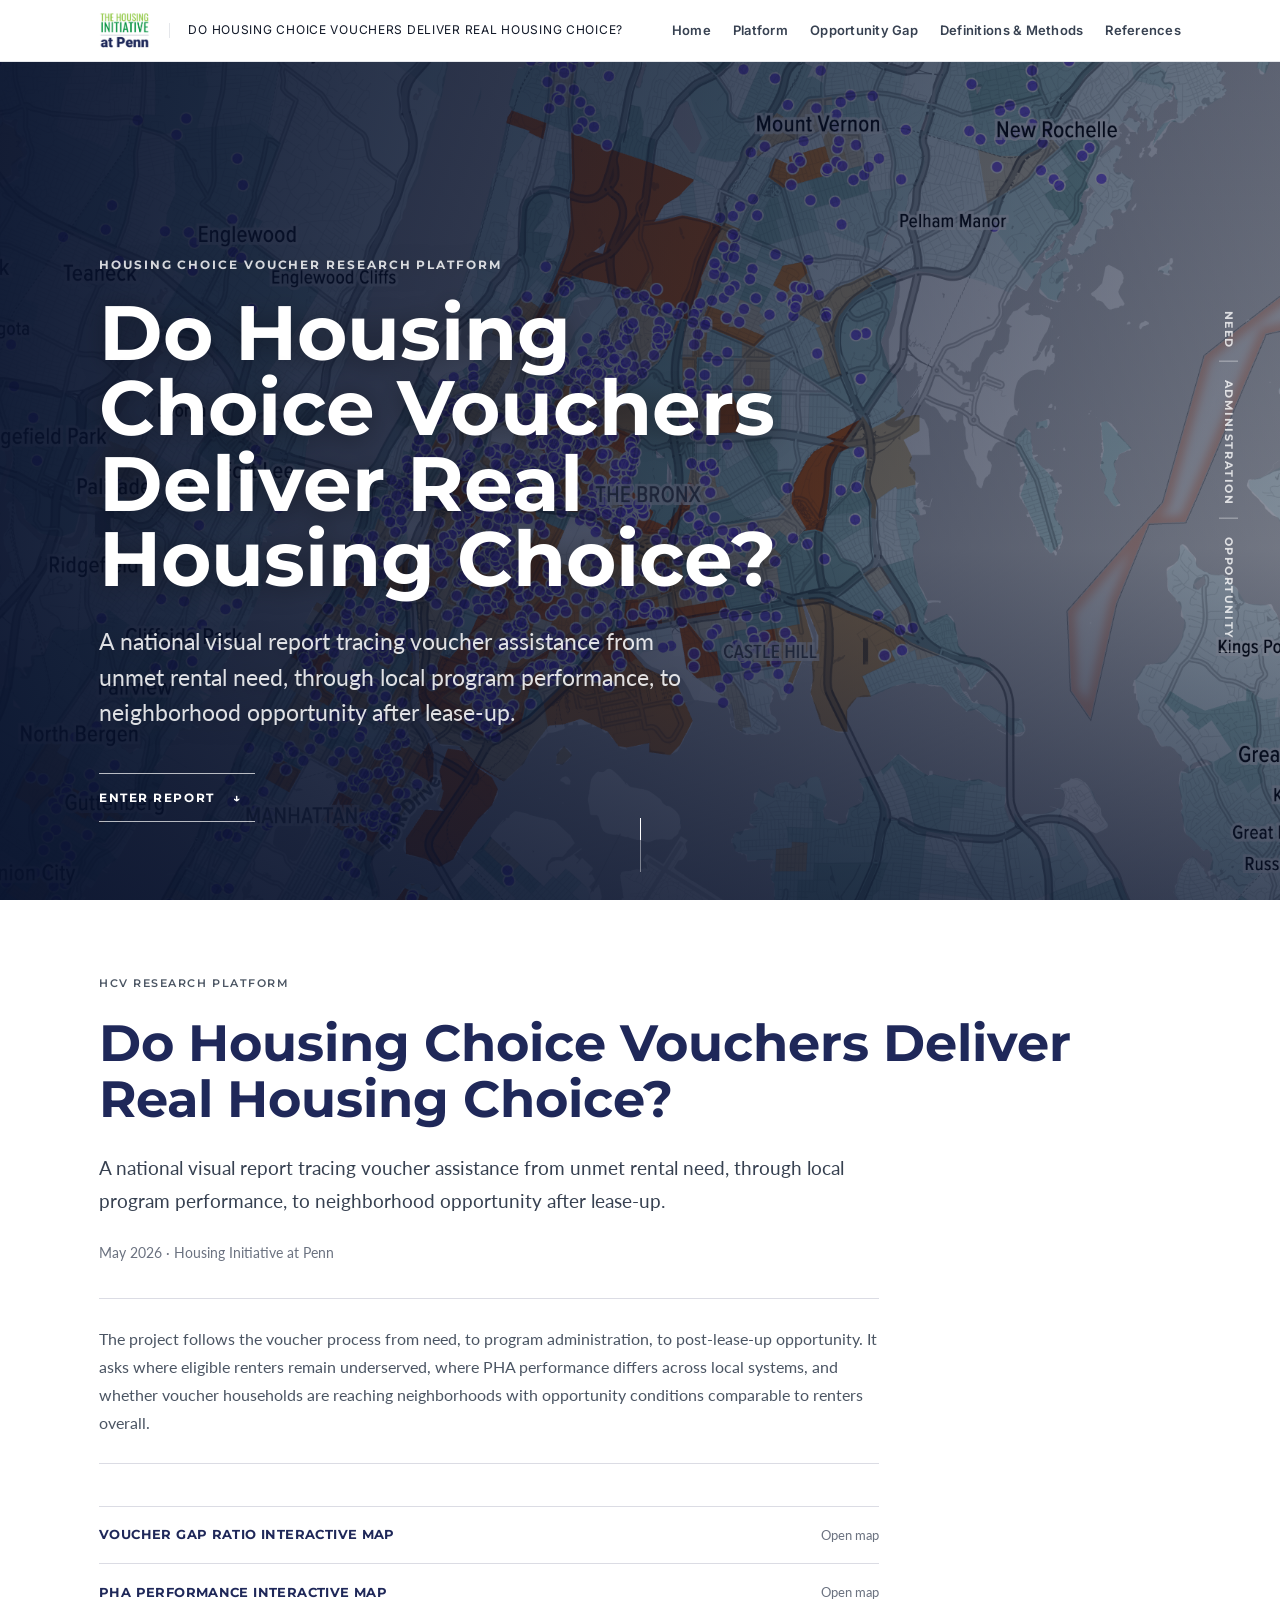
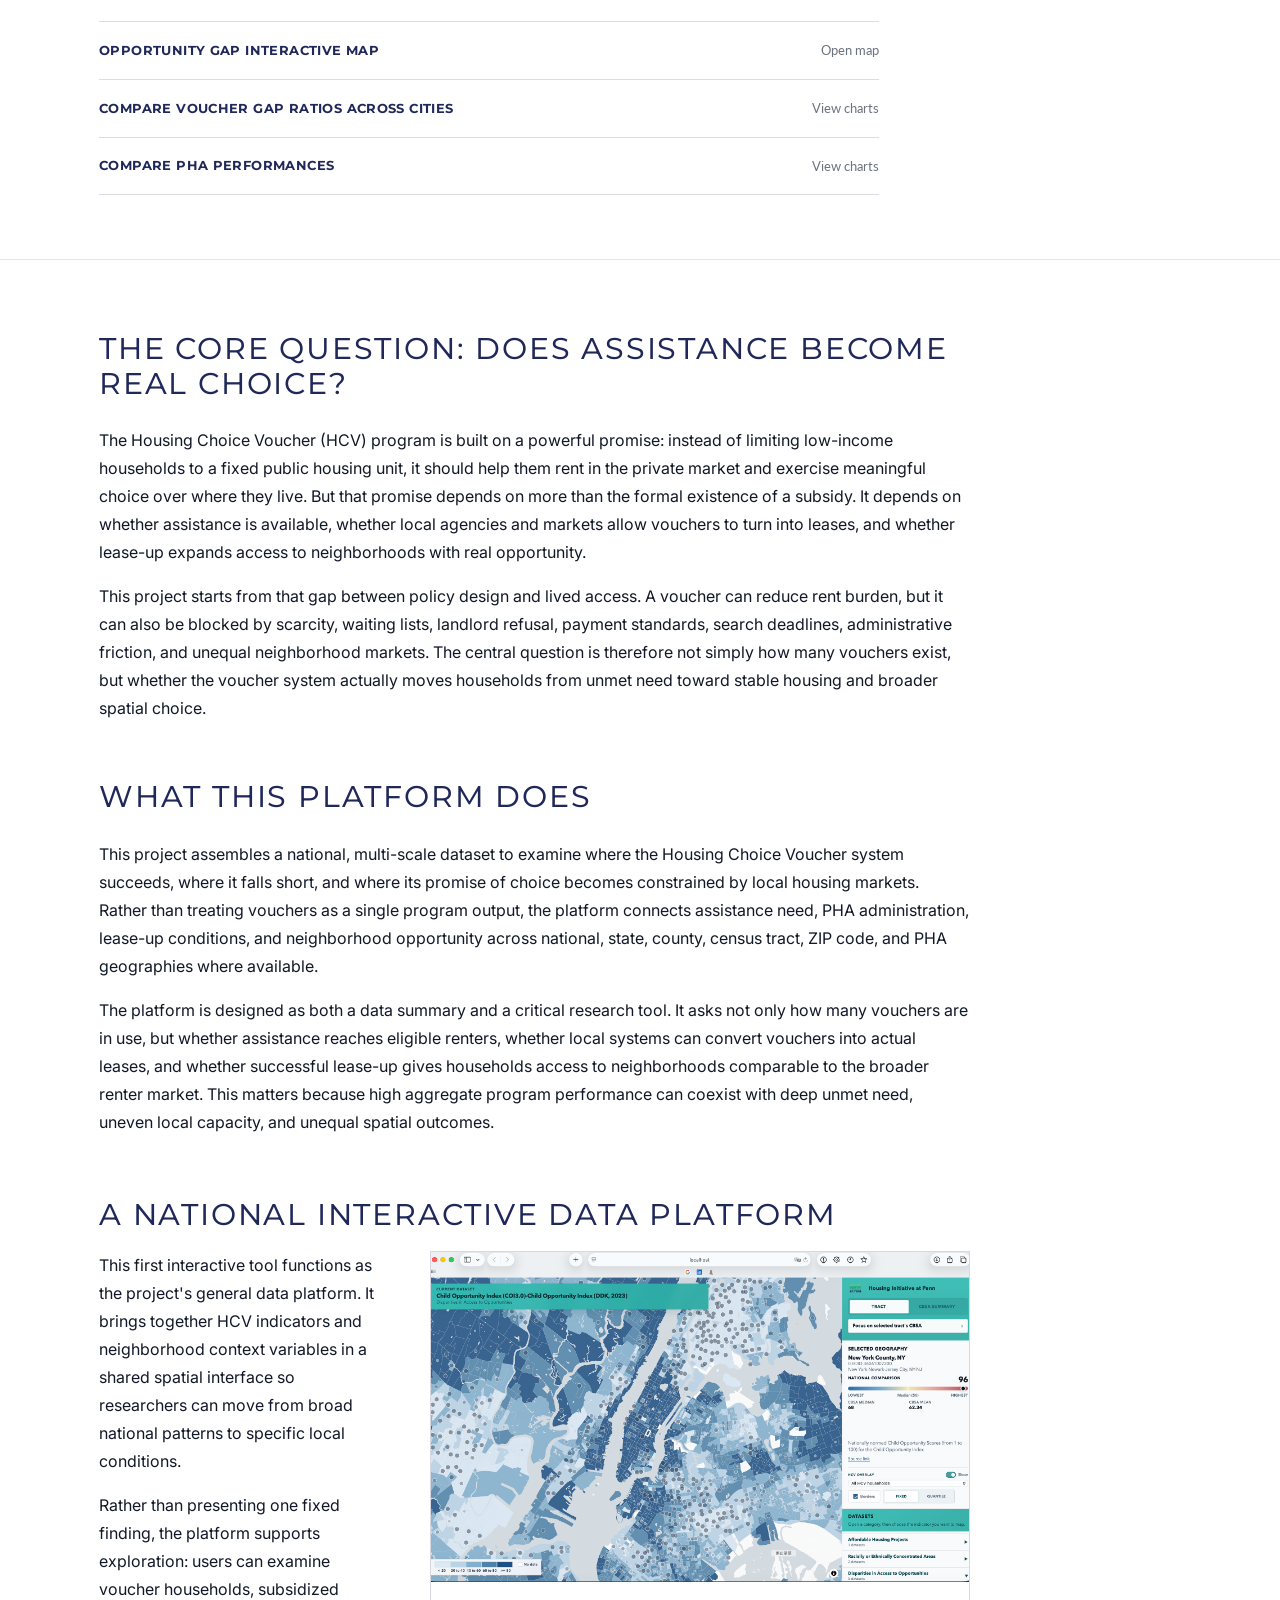
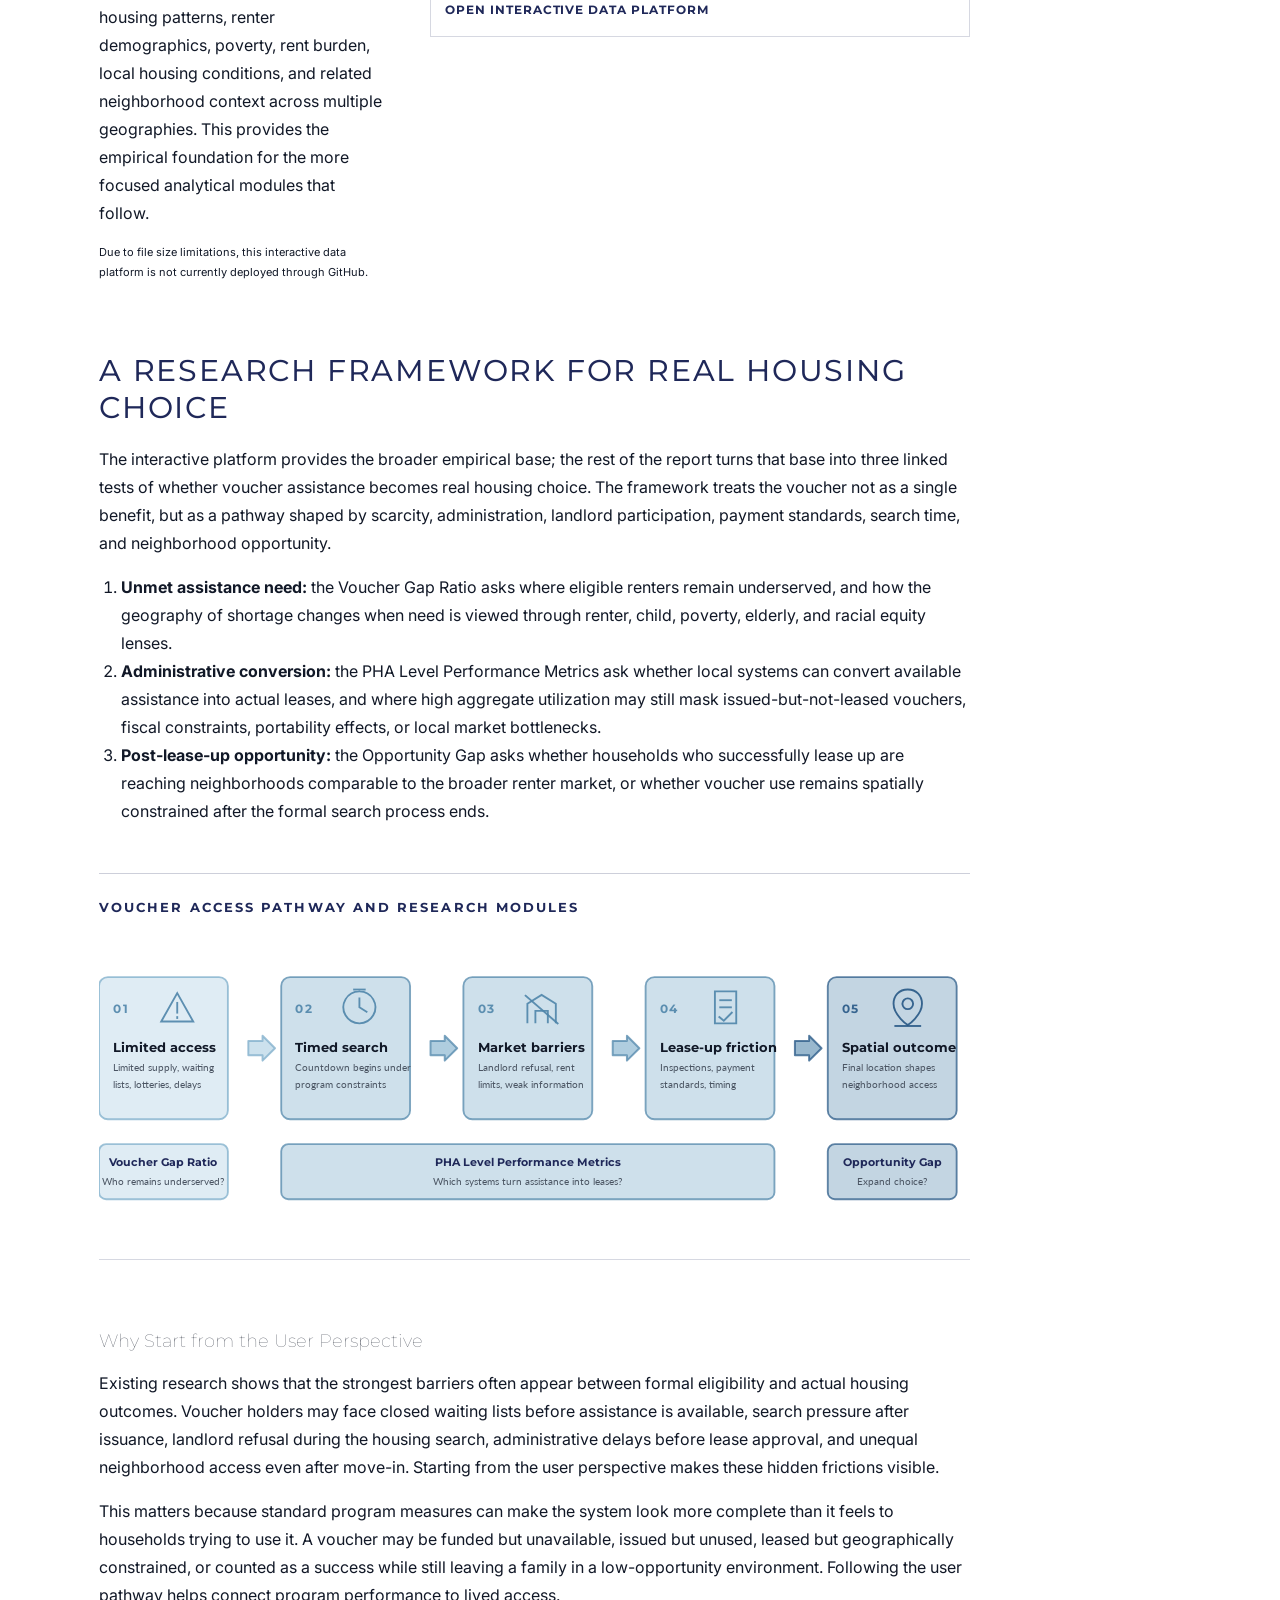
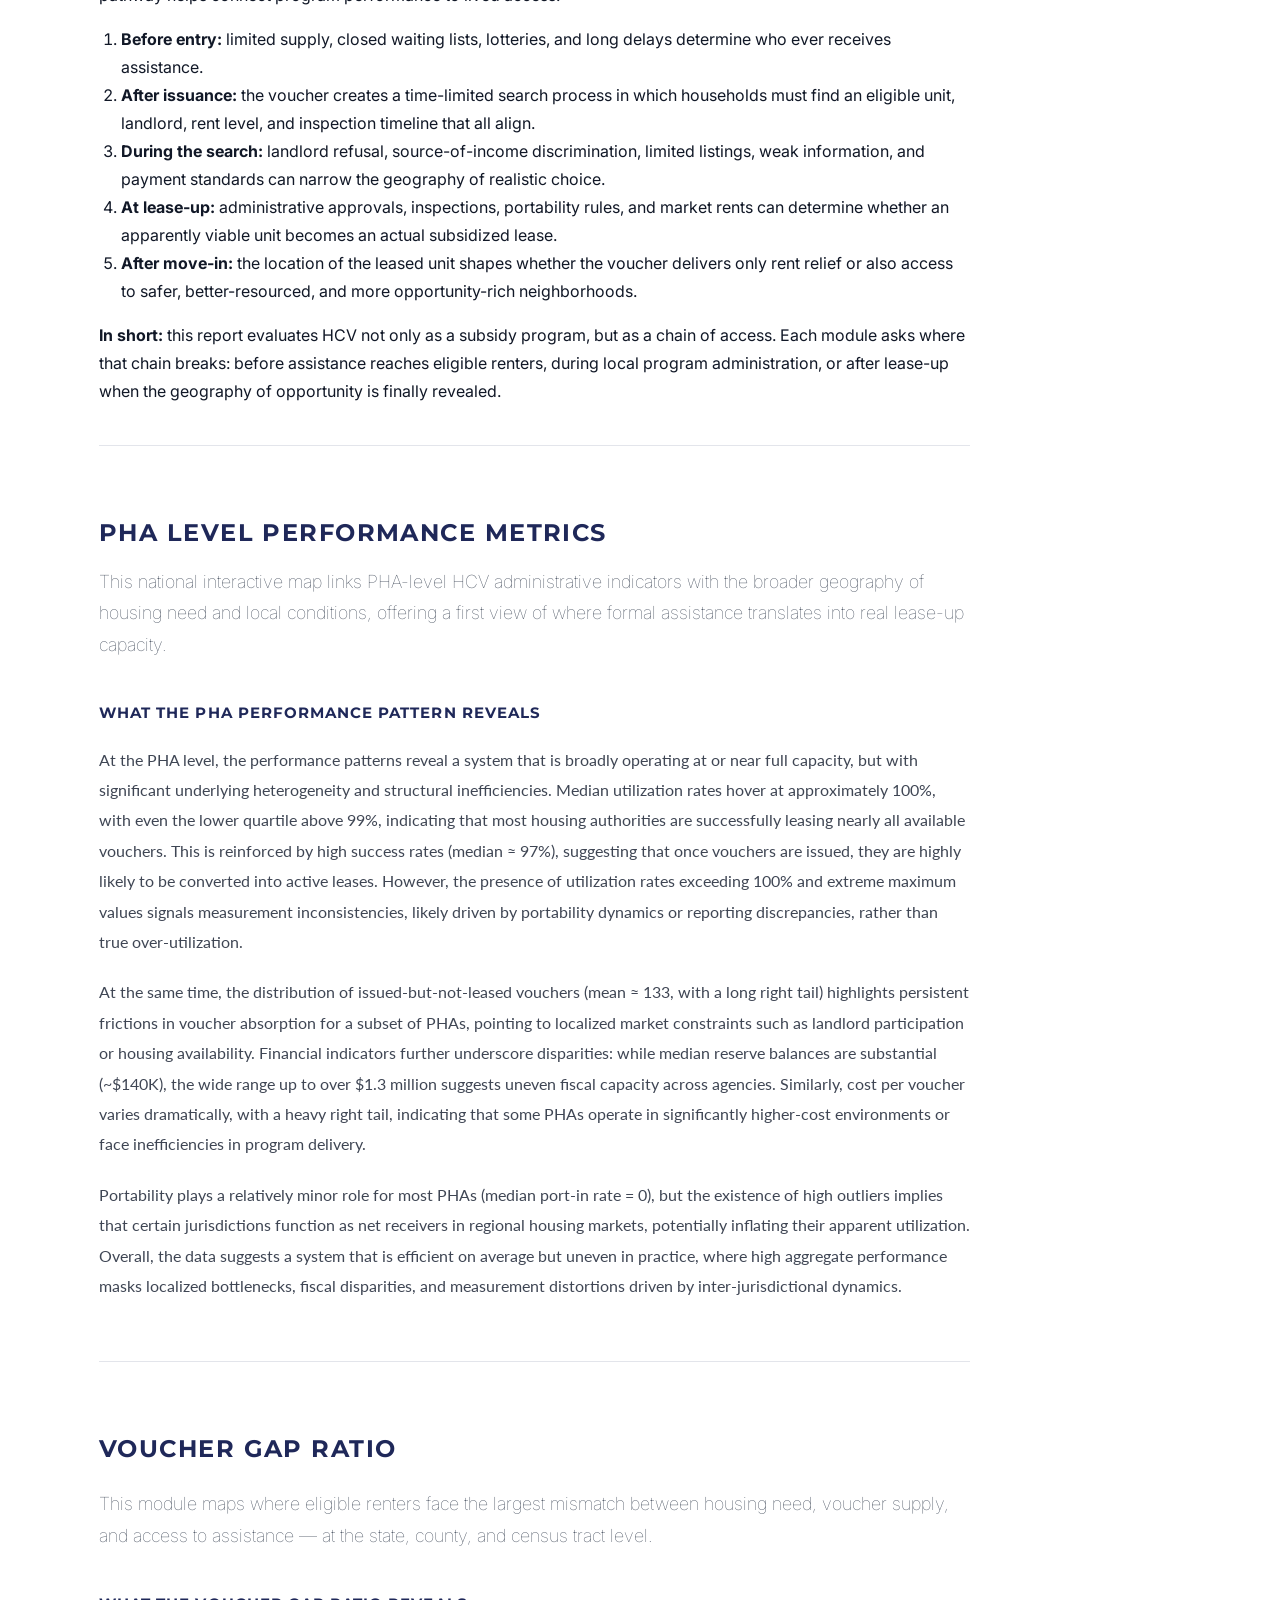
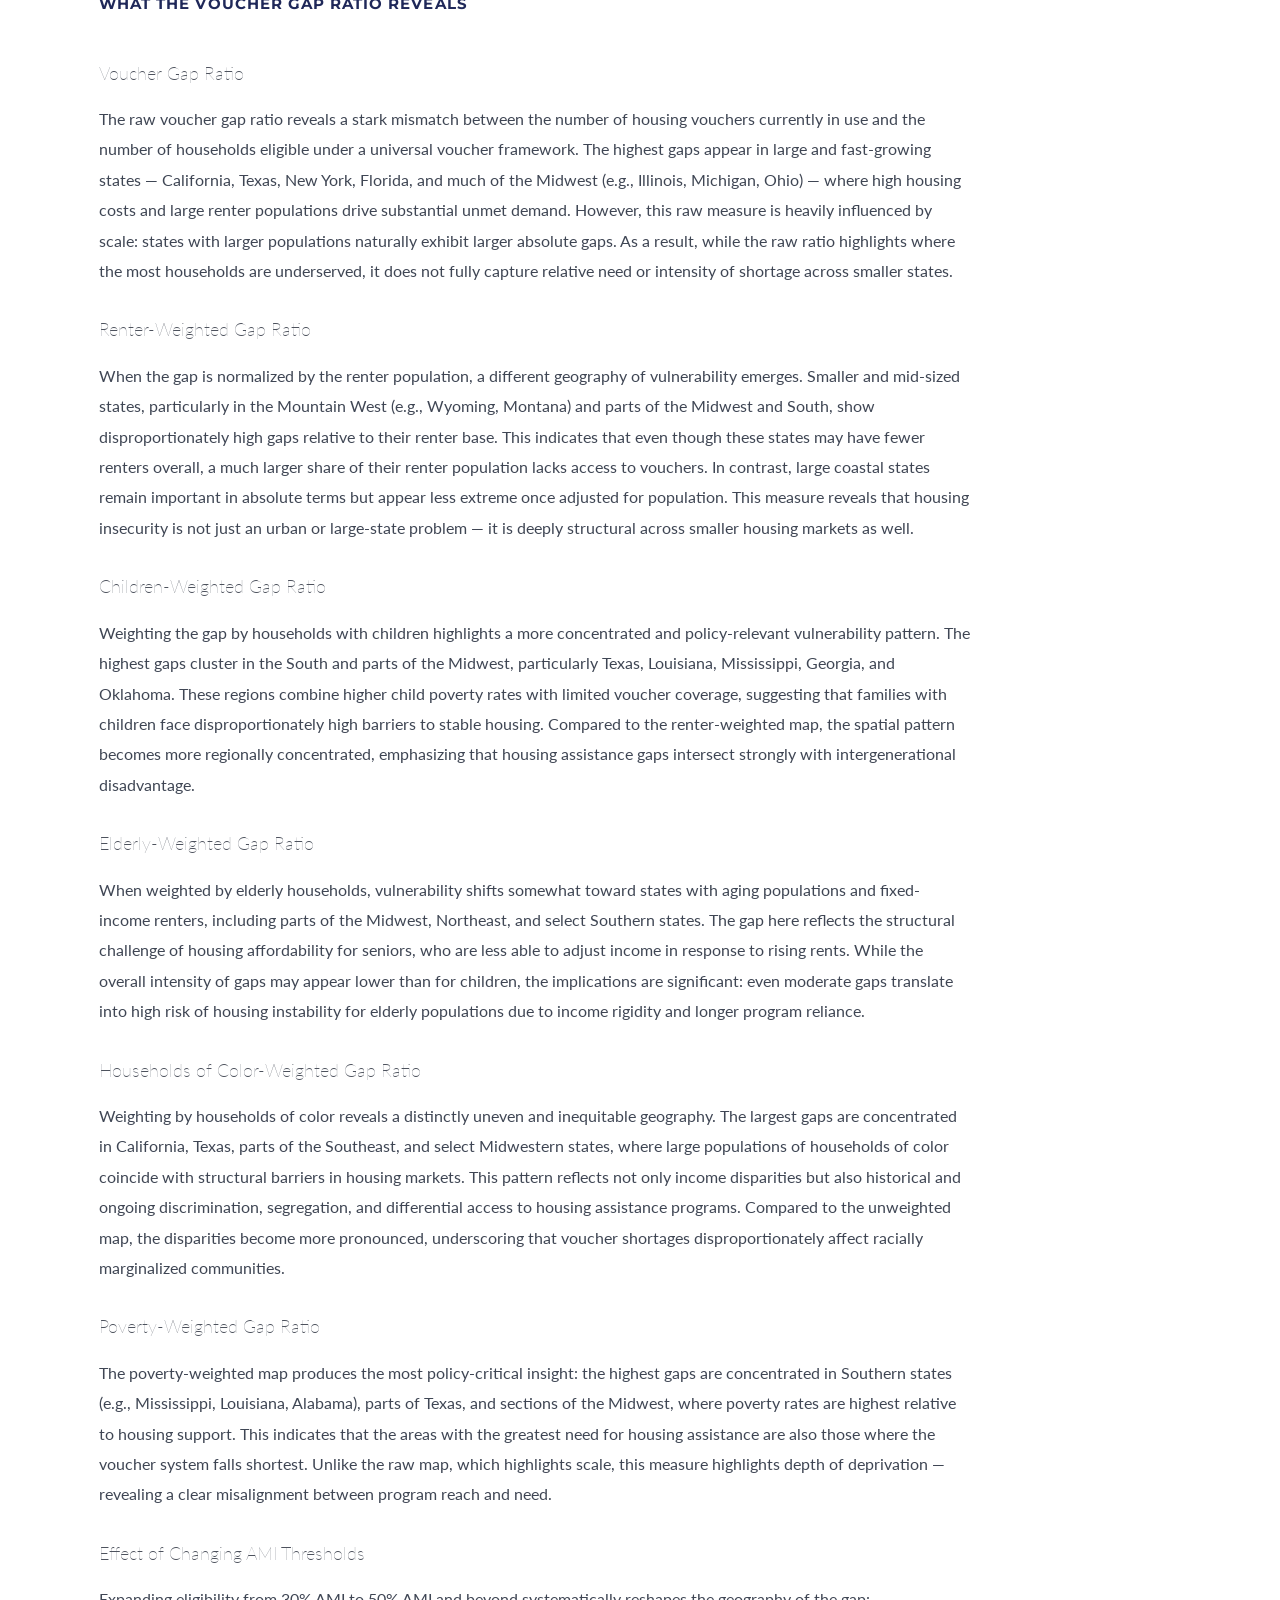
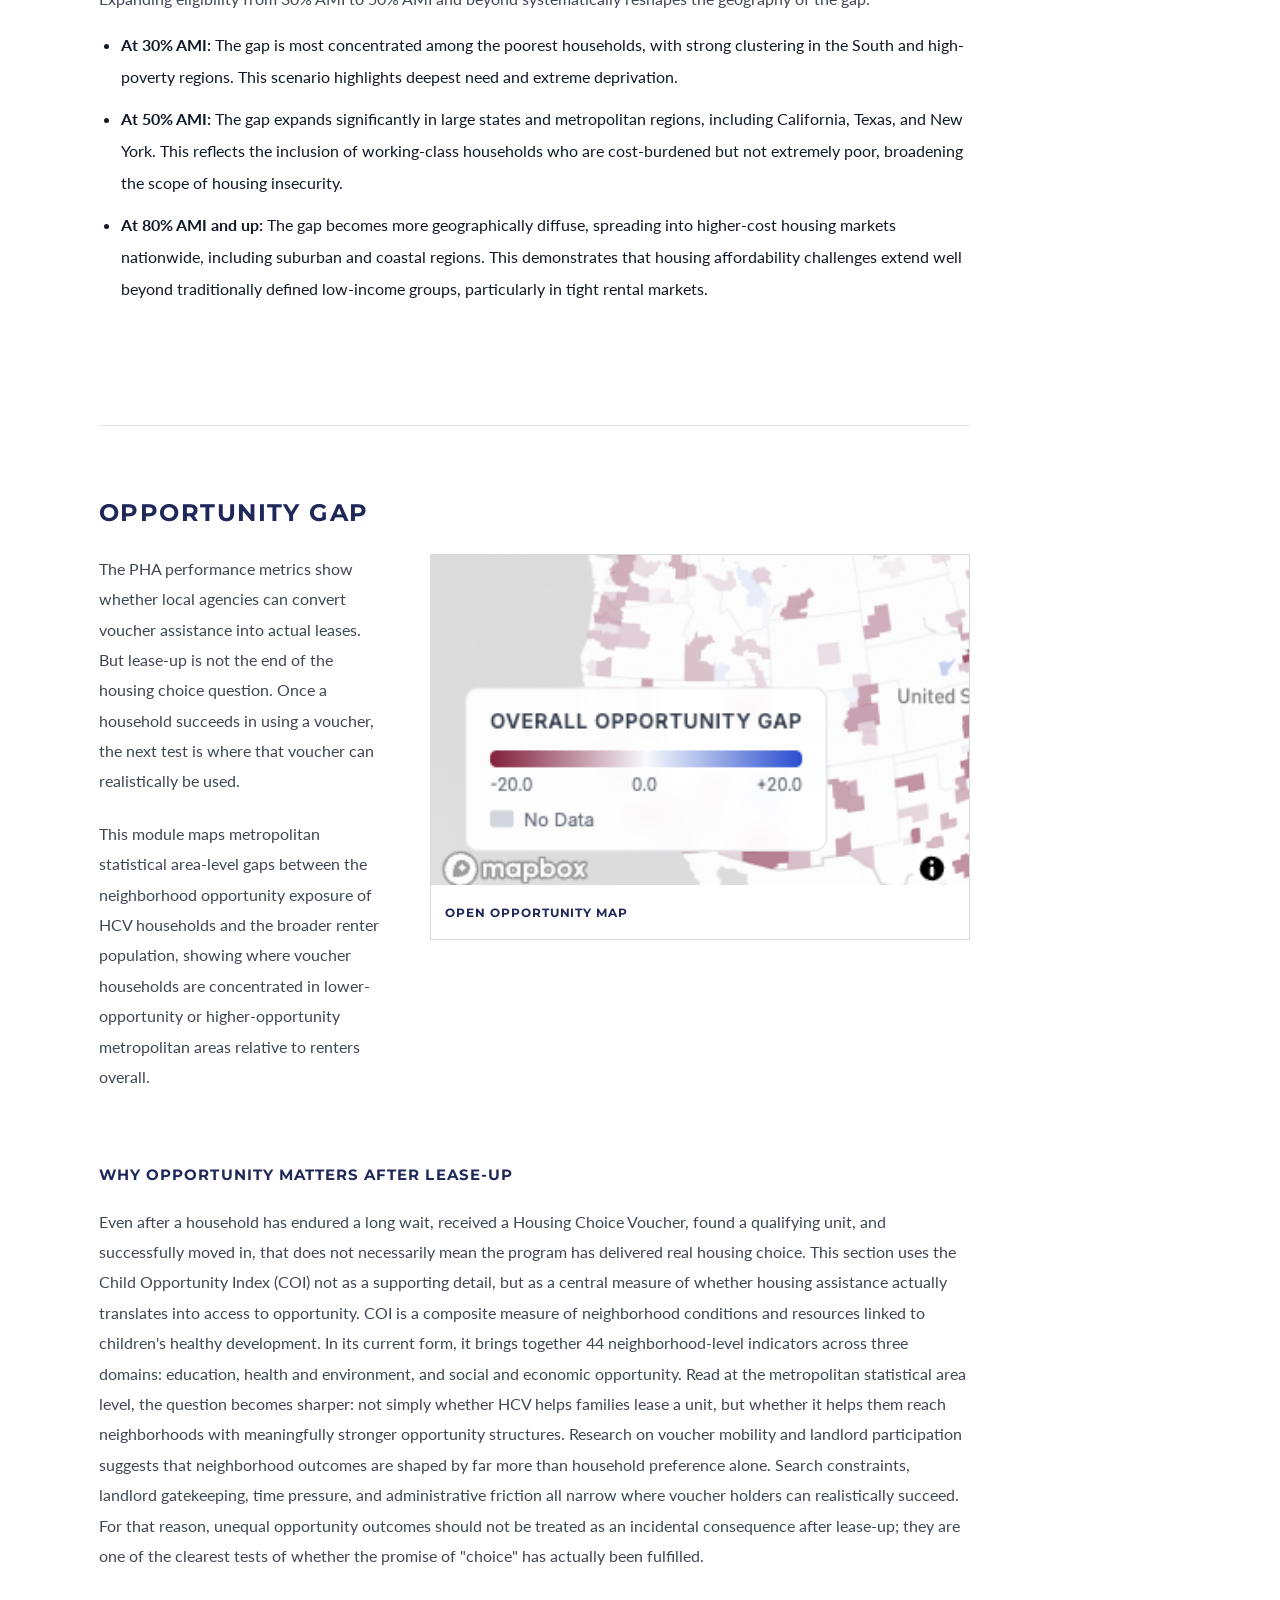
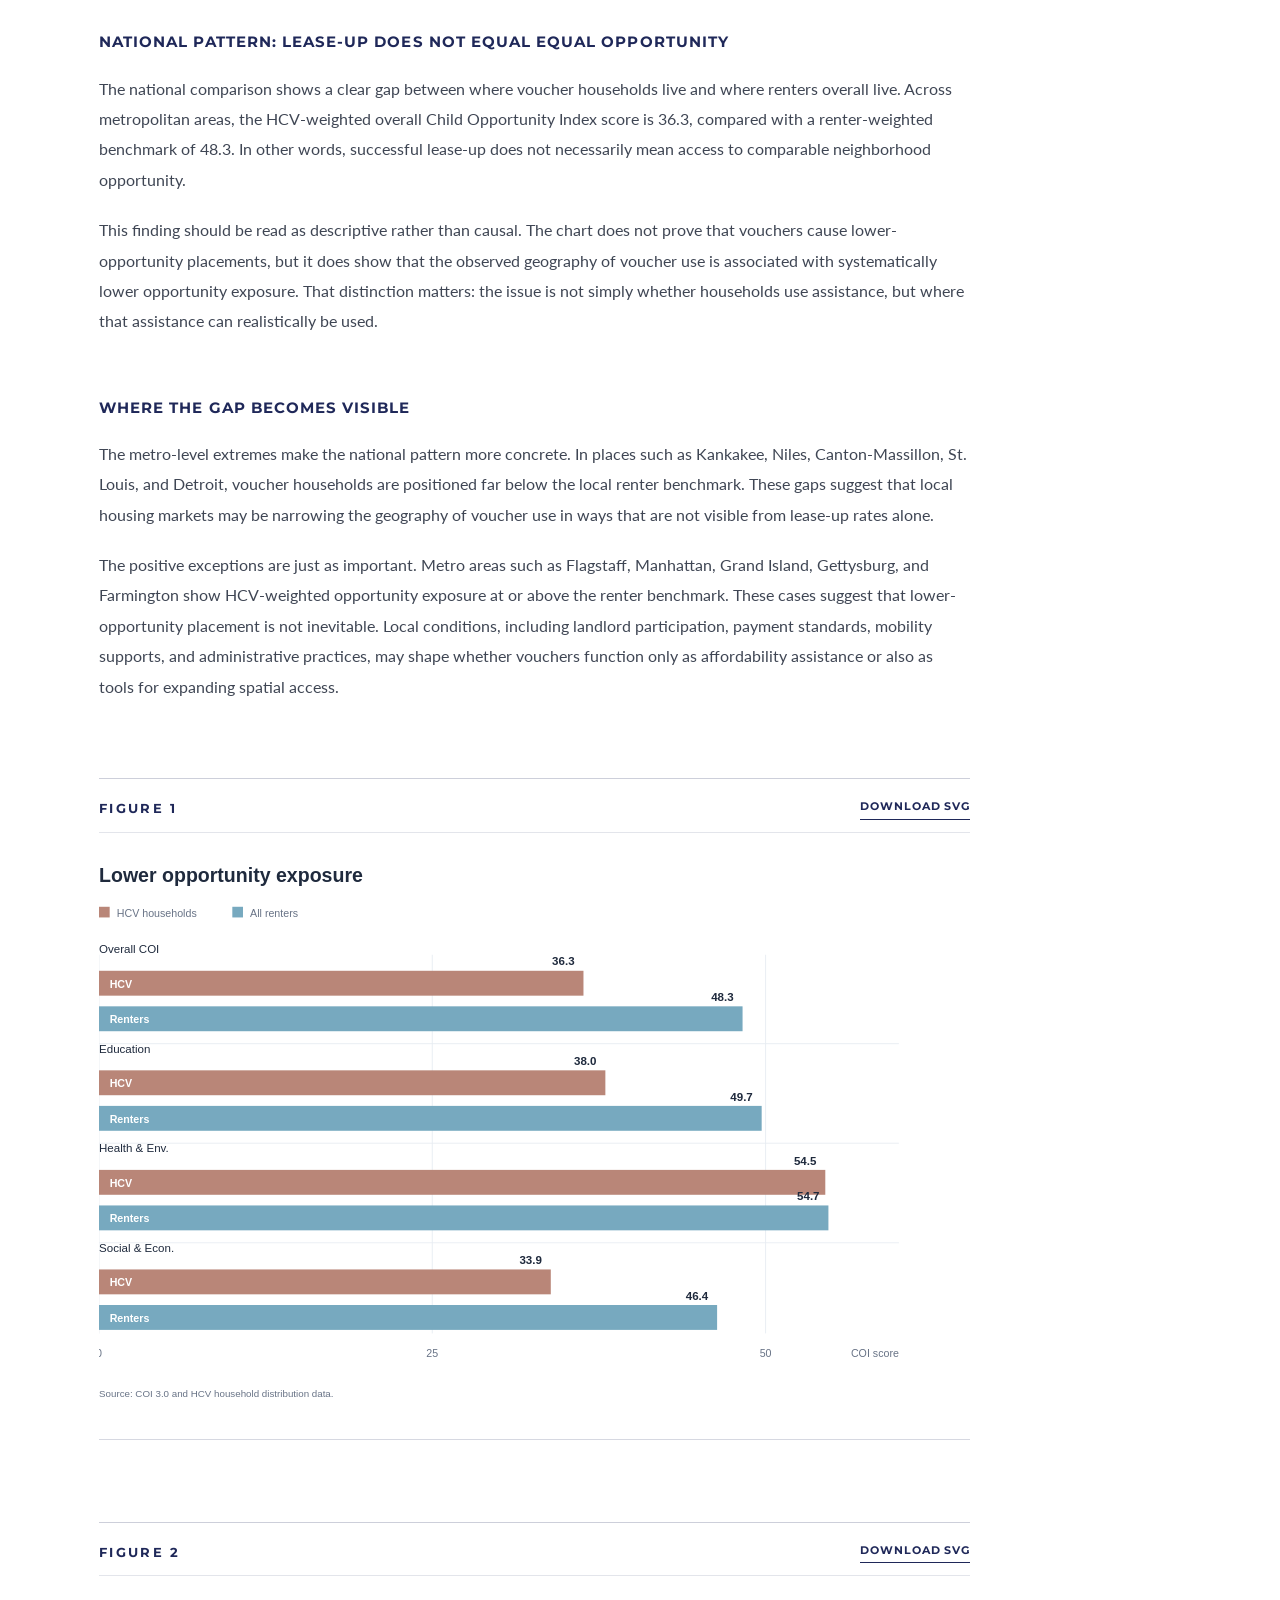
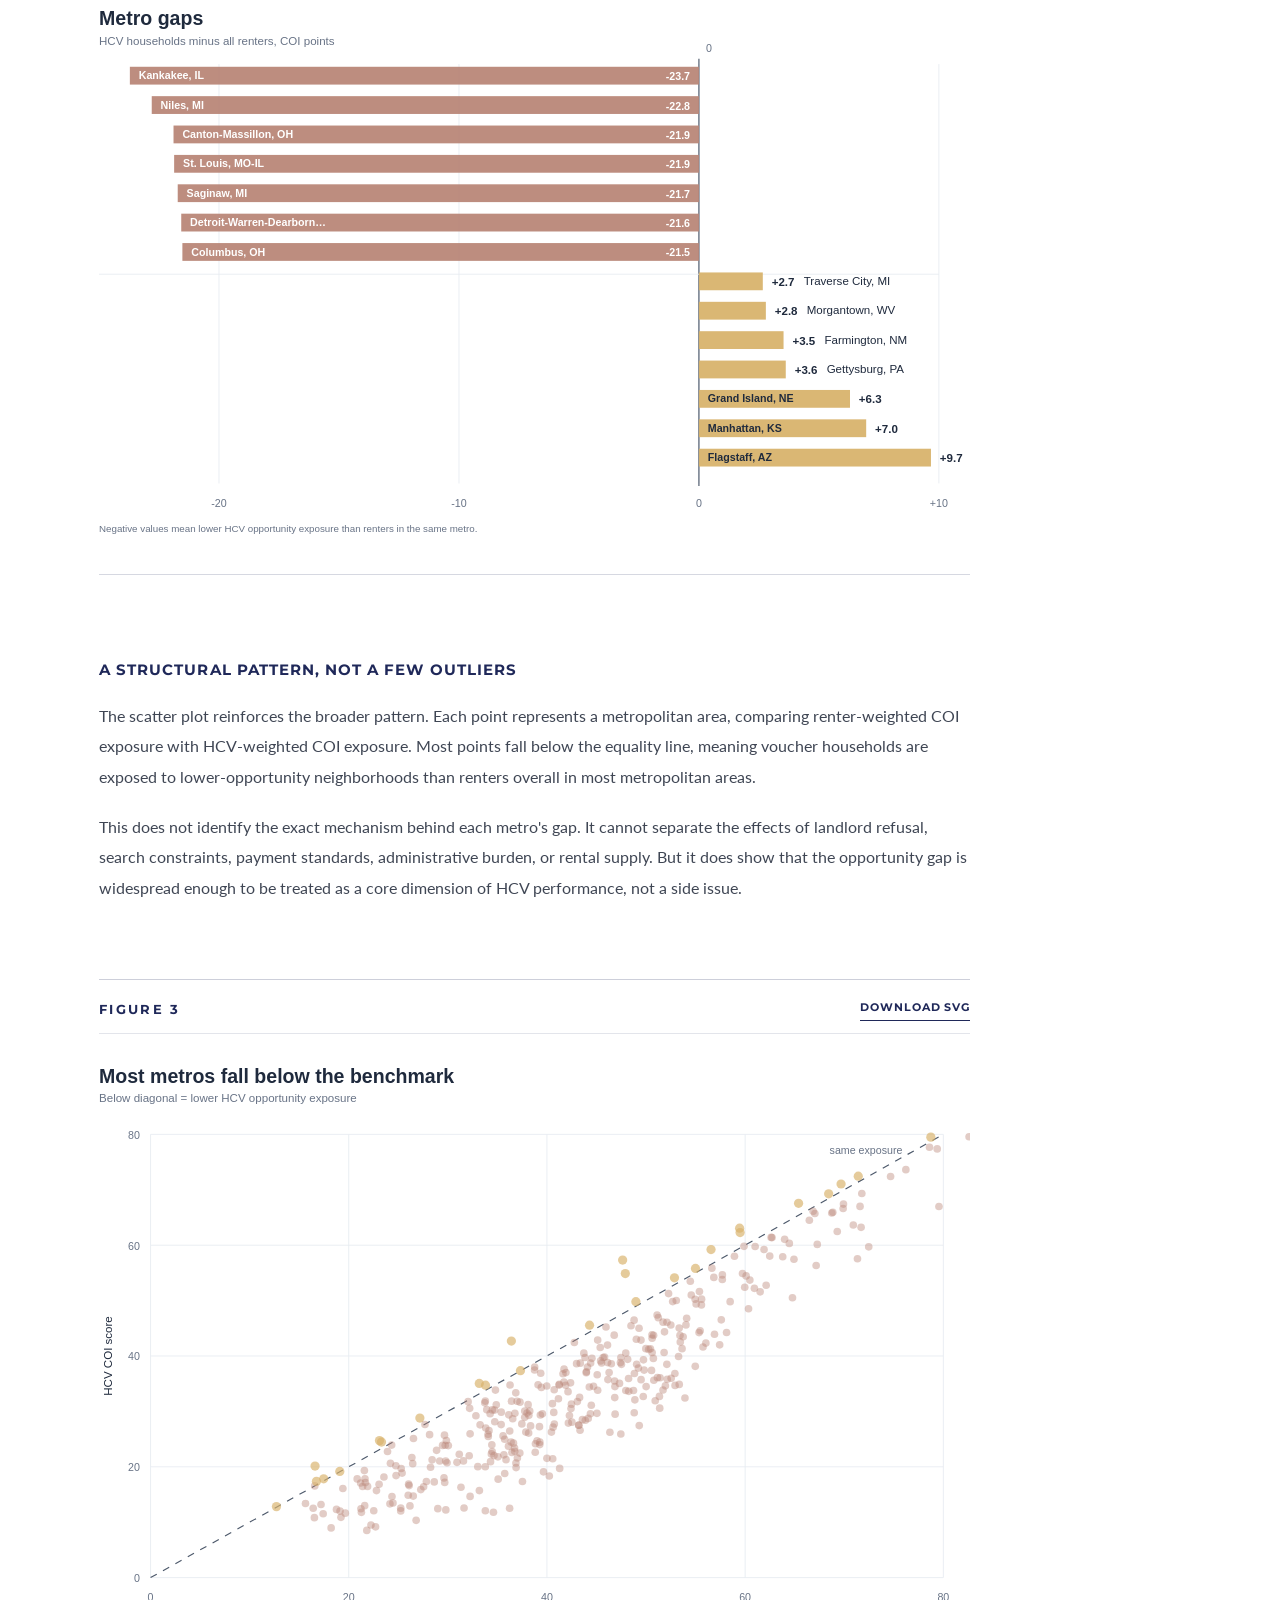
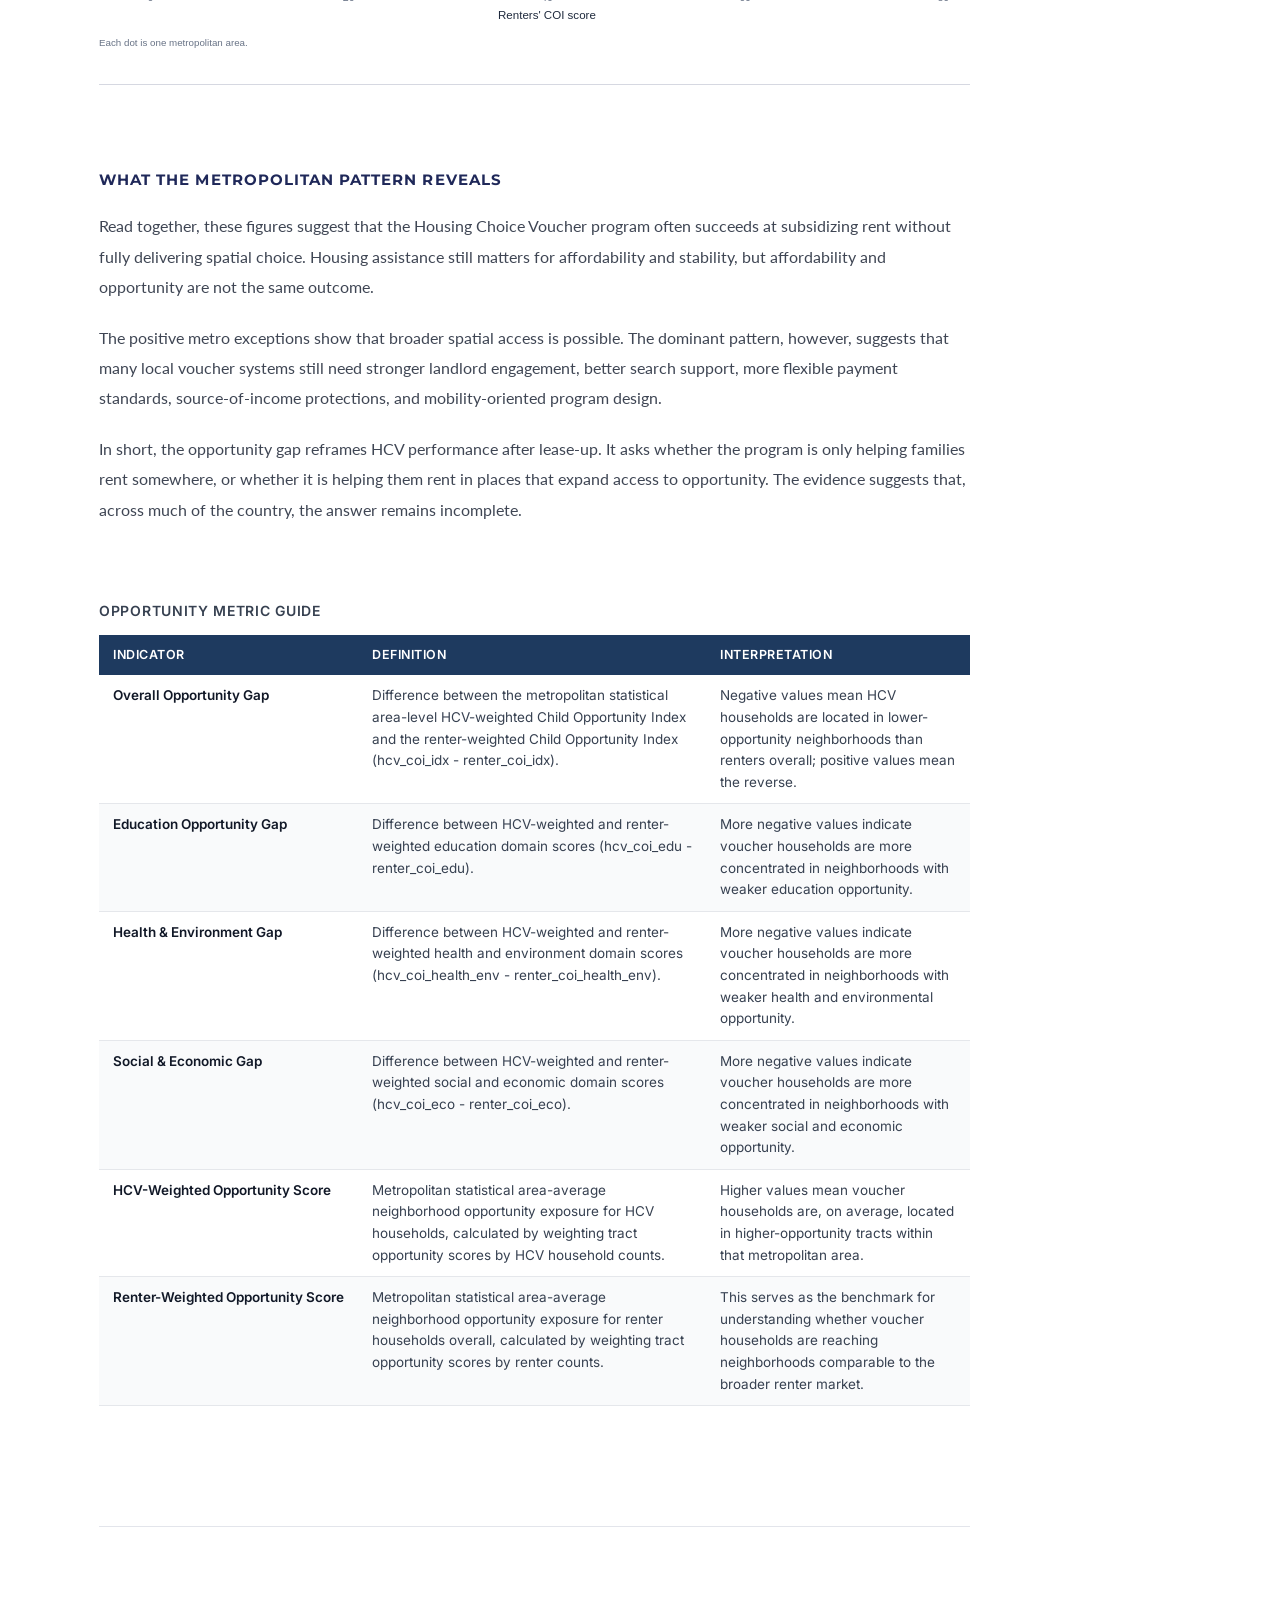
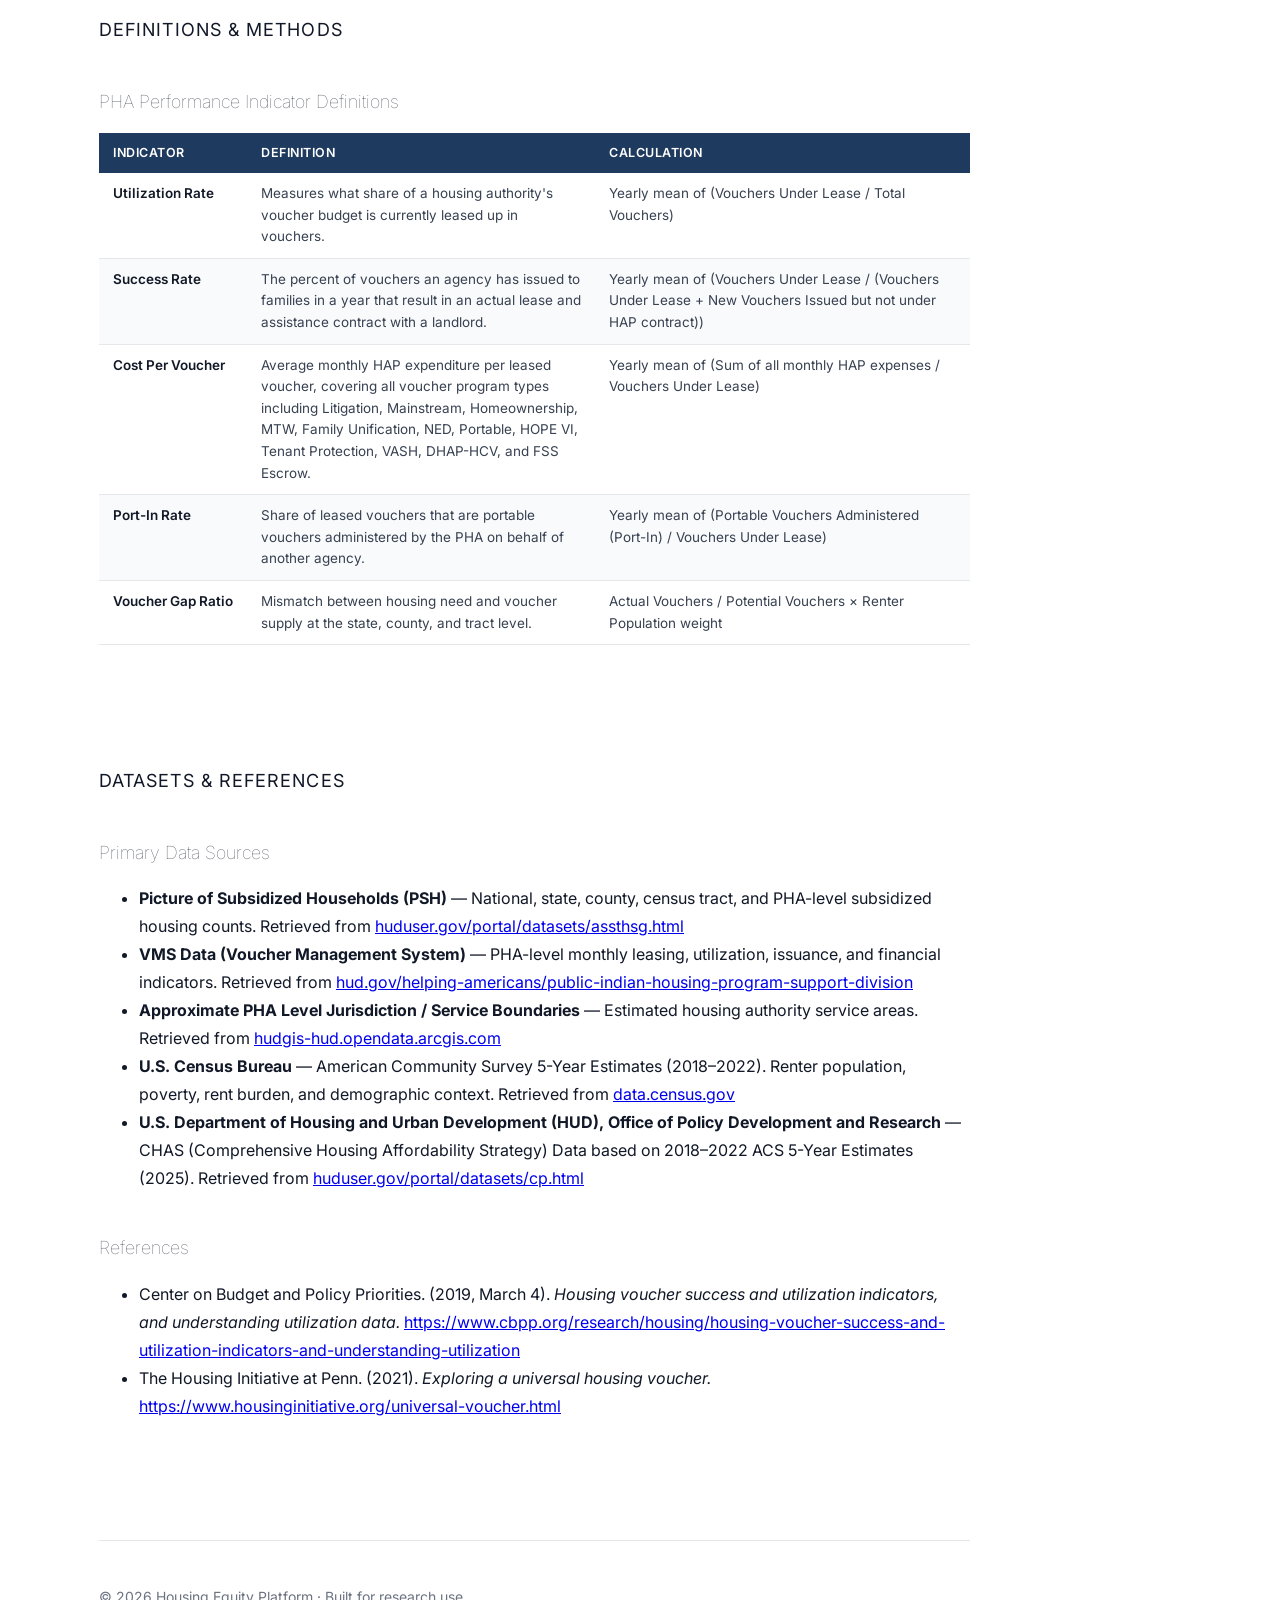
==== commit e46534ec: "1" ====
--- a/index.html
+++ b/index.html
@@ -141,19 +141,134 @@
         </div>
 
         <h3 class="research-transition-title">A Research Framework for Real Housing Choice</h3>
-        <p>The interactive platform provides the broader empirical base; the rest of the report follows the voucher pathway as a sequence of linked questions: who remains underserved, which local systems turn assistance into actual leases, and whether lease-up expands access to opportunity after move-in.</p>
+        <p>The interactive platform provides the broader empirical base; the rest of the report turns that base into three linked tests of whether voucher assistance becomes real housing choice. The framework treats the voucher not as a single benefit, but as a pathway shaped by scarcity, administration, landlord participation, payment standards, search time, and neighborhood opportunity.</p>
+        <ol>
+          <li><strong>Unmet assistance need:</strong> the Voucher Gap Ratio asks where eligible renters remain underserved, and how the geography of shortage changes when need is viewed through renter, child, poverty, elderly, and racial equity lenses.</li>
+          <li><strong>Administrative conversion:</strong> the PHA Level Performance Metrics ask whether local systems can convert available assistance into actual leases, and where high aggregate utilization may still mask issued-but-not-leased vouchers, fiscal constraints, portability effects, or local market bottlenecks.</li>
+          <li><strong>Post-lease-up opportunity:</strong> the Opportunity Gap asks whether households who successfully lease up are reaching neighborhoods comparable to the broader renter market, or whether voucher use remains spatially constrained after the formal search process ends.</li>
+        </ol>
+
+        <figure class="pathway-figure" aria-labelledby="pathway-figure-title">
+          <h4 id="pathway-figure-title">Voucher Access Pathway and Research Modules</h4>
+          <div class="pathway-drawing-wrap">
+            <svg class="pathway-drawing" viewBox="0 0 980 330" role="img" aria-labelledby="pathway-svg-title pathway-svg-desc">
+              <title id="pathway-svg-title">Voucher access pathway and research modules</title>
+              <desc id="pathway-svg-desc">A five-stage voucher user pathway showing how the Voucher Gap Ratio, PHA Level Performance Metrics, and Opportunity Gap modules correspond to different stages of access.</desc>
+              <g class="pathway-stage-cards">
+                <rect class="pathway-stage-card pathway-stage-card-1" x="0" y="44" width="145" height="160" rx="10"></rect>
+                <rect class="pathway-stage-card pathway-stage-card-2" x="205" y="44" width="145" height="160" rx="10"></rect>
+                <rect class="pathway-stage-card pathway-stage-card-3" x="410" y="44" width="145" height="160" rx="10"></rect>
+                <rect class="pathway-stage-card pathway-stage-card-4" x="615" y="44" width="145" height="160" rx="10"></rect>
+                <rect class="pathway-stage-card pathway-stage-card-5" x="820" y="44" width="145" height="160" rx="10"></rect>
+              </g>
+
+              <g class="pathway-flow">
+                <path class="pathway-arrow-shape pathway-arrow-gray" d="M168 116 H184 V110 L198 124 L184 138 V132 H168 Z"></path>
+                <path class="pathway-arrow-shape pathway-arrow-orange" d="M373 116 H389 V110 L403 124 L389 138 V132 H373 Z"></path>
+                <path class="pathway-arrow-shape pathway-arrow-orange" d="M578 116 H594 V110 L608 124 L594 138 V132 H578 Z"></path>
+                <path class="pathway-arrow-shape pathway-arrow-red" d="M783 116 H799 V110 L813 124 L799 138 V132 H783 Z"></path>
+              </g>
+
+              <g class="pathway-stage-node pathway-stage-1" transform="translate(16 0)">
+                <text class="pathway-svg-number" x="0" y="84">01</text>
+                <g class="pathway-svg-icon" transform="translate(54 60)">
+                  <path d="M0 34 L18 2 L36 34 Z"></path>
+                  <path d="M18 13 L18 24"></path>
+                  <path d="M18 29 L18 30"></path>
+                </g>
+                <text class="pathway-svg-stage-title" x="0" y="128">Limited access</text>
+                <text class="pathway-svg-body" x="0" y="150">
+                  <tspan x="0" dy="0">Limited supply, waiting</tspan>
+                  <tspan x="0" dy="19">lists, lotteries, delays</tspan>
+                </text>
+              </g>
+
+              <g class="pathway-stage-node pathway-stage-2" transform="translate(221 0)">
+                <text class="pathway-svg-number" x="0" y="84">02</text>
+                <g class="pathway-svg-icon" transform="translate(54 58)">
+                  <path d="M18 2 A18 18 0 1 1 17.9 2"></path>
+                  <path d="M18 10 L18 20 L26 25"></path>
+                  <path d="M12 0 L24 0"></path>
+                </g>
+                <text class="pathway-svg-stage-title" x="0" y="128">Timed search</text>
+                <text class="pathway-svg-body" x="0" y="150">
+                  <tspan x="0" dy="0">Countdown begins under</tspan>
+                  <tspan x="0" dy="19">program constraints</tspan>
+                </text>
+              </g>
+
+              <g class="pathway-stage-node pathway-stage-3" transform="translate(426 0)">
+                <text class="pathway-svg-number" x="0" y="84">03</text>
+                <g class="pathway-svg-icon" transform="translate(54 60)">
+                  <path d="M2 35 L2 14 L18 4 L34 14 L34 35"></path>
+                  <path d="M11 35 L11 22 L25 22 L25 35"></path>
+                  <path d="M0 5 L36 36"></path>
+                </g>
+                <text class="pathway-svg-stage-title" x="0" y="128">Market barriers</text>
+                <text class="pathway-svg-body" x="0" y="150">
+                  <tspan x="0" dy="0">Landlord refusal, rent</tspan>
+                  <tspan x="0" dy="19">limits, weak information</tspan>
+                </text>
+              </g>
+
+              <g class="pathway-stage-node pathway-stage-4" transform="translate(631 0)">
+                <text class="pathway-svg-number" x="0" y="84">04</text>
+                <g class="pathway-svg-icon" transform="translate(58 58)">
+                  <path d="M4 2 L28 2 L28 38 L4 38 Z"></path>
+                  <path d="M10 12 L22 12"></path>
+                  <path d="M10 20 L22 20"></path>
+                  <path d="M9 31 L14 35 L23 26"></path>
+                </g>
+                <text class="pathway-svg-stage-title" x="0" y="128">Lease-up friction</text>
+                <text class="pathway-svg-body" x="0" y="150">
+                  <tspan x="0" dy="0">Inspections, payment</tspan>
+                  <tspan x="0" dy="19">standards, timing</tspan>
+                </text>
+              </g>
+
+              <g class="pathway-stage-node pathway-stage-5" transform="translate(836 0)">
+                <text class="pathway-svg-number" x="0" y="84">05</text>
+                <g class="pathway-svg-icon" transform="translate(56 56)">
+                  <path d="M18 2 C8 2 2 9 2 18 C2 31 18 42 18 42 C18 42 34 31 34 18 C34 9 28 2 18 2 Z"></path>
+                  <path d="M12 18 A6 6 0 1 1 24 18 A6 6 0 1 1 12 18"></path>
+                  <path d="M4 43 L32 43"></path>
+                </g>
+                <text class="pathway-svg-stage-title" x="0" y="128">Spatial outcome</text>
+                <text class="pathway-svg-body" x="0" y="150">
+                  <tspan x="0" dy="0">Final location shapes</tspan>
+                  <tspan x="0" dy="19">neighborhood access</tspan>
+                </text>
+              </g>
+
+              <g class="pathway-modules">
+                <rect class="pathway-module-shape pathway-module-card-1" x="0" y="232" width="145" height="62" rx="8"></rect>
+                <rect class="pathway-module-shape pathway-module-card-2" x="205" y="232" width="555" height="62" rx="8"></rect>
+                <rect class="pathway-module-shape pathway-module-card-5" x="820" y="232" width="145" height="62" rx="8"></rect>
+
+                <text class="pathway-module-label pathway-module-label-centered" x="72.5" y="257">Voucher Gap Ratio</text>
+                <text class="pathway-module-question pathway-module-question-centered" x="72.5" y="278">Who remains underserved?</text>
+
+                <text class="pathway-module-label pathway-module-label-centered" x="482.5" y="257">PHA Level Performance Metrics</text>
+                <text class="pathway-module-question pathway-module-question-centered" x="482.5" y="278">Which systems turn assistance into leases?</text>
+
+                <text class="pathway-module-label pathway-module-label-centered" x="892.5" y="257">Opportunity Gap</text>
+                <text class="pathway-module-question pathway-module-question-centered" x="892.5" y="278">Expand choice?</text>
+              </g>
+            </svg>
+          </div>
+        </figure>
 
         <h3 class="section-title">Why Start from the User Perspective</h3>
-        <p>There is already a substantial literature on affordability, segregation, voucher design, and landlord participation. This project starts from a different question: what does the HCV process look like from the perspective of the low-income households who need to use it? Rather than treating voucher issuance as the endpoint, we follow the journey from application to lease-up and move-in.</p>
+        <p>Existing research shows that the strongest barriers often appear between formal eligibility and actual housing outcomes. Voucher holders may face closed waiting lists before assistance is available, search pressure after issuance, landlord refusal during the housing search, administrative delays before lease approval, and unequal neighborhood access even after move-in. Starting from the user perspective makes these hidden frictions visible.</p>
+        <p>This matters because standard program measures can make the system look more complete than it feels to households trying to use it. A voucher may be funded but unavailable, issued but unused, leased but geographically constrained, or counted as a success while still leaving a family in a low-opportunity environment. Following the user pathway helps connect program performance to lived access.</p>
         <ol>
-          <li><strong>Entering the system:</strong> many families face closed waiting lists, lotteries, and years of delay before assistance becomes available.</li>
-          <li><strong>After issuance:</strong> the voucher starts a short countdown, and households must search under intense time pressure.</li>
-          <li><strong>Searching for a unit:</strong> voucher holders may encounter landlord refusal, limited listings, and administrative complexity.</li>
-          <li><strong>Trying to close a lease:</strong> payment standards, inspections, and approval timelines can cause otherwise viable units to fall through.</li>
-          <li><strong>After lease-up:</strong> where a family ultimately rents shapes whether the voucher leads only to short-term stability or also to meaningful access to opportunity.</li>
-          <li><strong>Throughout the process:</strong> information costs, compliance burden, repeated rejection, and uncertainty create hidden barriers that are easy to miss in aggregate statistics.</li>
+          <li><strong>Before entry:</strong> limited supply, closed waiting lists, lotteries, and long delays determine who ever receives assistance.</li>
+          <li><strong>After issuance:</strong> the voucher creates a time-limited search process in which households must find an eligible unit, landlord, rent level, and inspection timeline that all align.</li>
+          <li><strong>During the search:</strong> landlord refusal, source-of-income discrimination, limited listings, weak information, and payment standards can narrow the geography of realistic choice.</li>
+          <li><strong>At lease-up:</strong> administrative approvals, inspections, portability rules, and market rents can determine whether an apparently viable unit becomes an actual subsidized lease.</li>
+          <li><strong>After move-in:</strong> the location of the leased unit shapes whether the voucher delivers only rent relief or also access to safer, better-resourced, and more opportunity-rich neighborhoods.</li>
         </ol>
-        <p><strong>In short:</strong> Housing Choice Vouchers are designed to expand housing choice for low-income households, but in practice, access is shaped by long waitlists, administrative burden, landlord participation, rent constraints, and unequal neighborhood opportunity.</p>
+        <p><strong>In short:</strong> this report evaluates HCV not only as a subsidy program, but as a chain of access. Each module asks where that chain breaks: before assistance reaches eligible renters, during local program administration, or after lease-up when the geography of opportunity is finally revealed.</p>
 
       </section>
 
@@ -218,10 +333,12 @@
       <!-- Opportunity Gap -->
       <section id="opportunity-gap" class="section">
         <h2 class="section-title">Opportunity Gap</h2>
-        <p class="lead">This module maps metropolitan statistical area-level gaps between the neighborhood opportunity exposure of HCV households and the broader renter population, showing where voucher households are concentrated in lower-opportunity or higher-opportunity metropolitan areas relative to renters overall.</p>
-
-        <div class="map-link-wrap">
-          <a href="dashboards/opportunity/index.html" target="_blank" rel="noopener" class="map-link-box" aria-label="Open Opportunity Gap interactive map">
+        <div class="opportunity-map-callout">
+          <div class="opportunity-map-copy">
+            <p>The PHA performance metrics show whether local agencies can convert voucher assistance into actual leases. But lease-up is not the end of the housing choice question. Once a household succeeds in using a voucher, the next test is where that voucher can realistically be used.</p>
+            <p>This module maps metropolitan statistical area-level gaps between the neighborhood opportunity exposure of HCV households and the broader renter population, showing where voucher households are concentrated in lower-opportunity or higher-opportunity metropolitan areas relative to renters overall.</p>
+          </div>
+          <a href="dashboards/opportunity/index.html" target="_blank" rel="noopener" class="map-link-box opportunity-map-link" aria-label="Open Opportunity Gap interactive map">
             <img src="images/OPP_1.PNG" alt="Opportunity Gap interactive map preview">
             <div class="map-link-copy">
               <strong>Open Opportunity Map</strong>
--- a/css/style.css
+++ b/css/style.css
@@ -344,6 +344,377 @@
   margin-bottom: 18px;
 }
 
+.pathway-figure {
+  position: relative;
+  margin: 48px 0 70px;
+  padding: 24px 0 28px;
+  border-top: 1px solid rgba(31, 40, 89, 0.22);
+  border-bottom: 1px solid rgba(31, 40, 89, 0.18);
+}
+
+.pathway-figure::before {
+  content: "";
+  position: absolute;
+  left: 0;
+  right: 0;
+  top: 78px;
+  bottom: 28px;
+  pointer-events: none;
+  background:
+    linear-gradient(to right,
+      transparent calc(20% - 1px),
+      rgba(31, 40, 89, 0.12) calc(20% - 1px),
+      rgba(31, 40, 89, 0.12) 20%,
+      transparent 20%,
+      transparent calc(40% - 1px),
+      rgba(31, 40, 89, 0.12) calc(40% - 1px),
+      rgba(31, 40, 89, 0.12) 40%,
+      transparent 40%,
+      transparent calc(60% - 1px),
+      rgba(31, 40, 89, 0.12) calc(60% - 1px),
+      rgba(31, 40, 89, 0.12) 60%,
+      transparent 60%,
+      transparent calc(80% - 1px),
+      rgba(31, 40, 89, 0.12) calc(80% - 1px),
+      rgba(31, 40, 89, 0.12) 80%,
+      transparent 80%);
+}
+
+.pathway-figure h4 {
+  position: relative;
+  z-index: 1;
+  margin: 0 0 22px;
+  font-family: 'Montserrat', sans-serif;
+  font-size: 13px;
+  font-weight: 700;
+  line-height: 1.4;
+  letter-spacing: 0.16em;
+  text-transform: uppercase;
+  color: #1f2859;
+}
+
+.pathway-stage-row,
+.pathway-module-row {
+  display: grid;
+  grid-template-columns: repeat(5, minmax(0, 1fr));
+}
+
+.pathway-stage-row {
+  position: relative;
+  z-index: 1;
+  gap: 0;
+  padding: 22px 0 18px;
+  border-top: 1px solid rgba(31, 40, 89, 0.16);
+  border-bottom: 0;
+}
+
+.pathway-stage {
+  position: relative;
+  min-height: 178px;
+  padding: 0 26px 0 0;
+  background: transparent;
+}
+
+.pathway-stage:not(:last-child)::after {
+  content: "";
+  position: absolute;
+  top: 24px;
+  right: 12px;
+  width: 30px;
+  height: 1px;
+  background: rgba(31, 40, 89, 0.34);
+}
+
+.pathway-stage:not(:last-child)::before {
+  content: "";
+  position: absolute;
+  top: 19px;
+  right: 10px;
+  width: 10px;
+  height: 10px;
+  border-top: 1px solid rgba(31, 40, 89, 0.34);
+  border-right: 1px solid rgba(31, 40, 89, 0.34);
+  transform: rotate(45deg);
+}
+
+.pathway-symbol {
+  display: flex;
+  align-items: center;
+  gap: 10px;
+  margin-bottom: 16px;
+}
+
+.pathway-number {
+  display: inline-block;
+  font-family: 'Montserrat', sans-serif;
+  font-size: 10px;
+  font-weight: 700;
+  letter-spacing: 0.14em;
+  color: #6f7d8d;
+}
+
+.pathway-icon {
+  width: 40px;
+  height: 40px;
+  padding: 5px;
+  border: 1px solid rgba(31, 40, 89, 0.18);
+  background: #f8fafc;
+  fill: none;
+  stroke: #2f6f88;
+  stroke-width: 2;
+  stroke-linecap: square;
+  stroke-linejoin: miter;
+}
+
+.pathway-stage strong {
+  display: block;
+  margin-bottom: 9px;
+  font-family: 'Montserrat', sans-serif;
+  font-size: 14px;
+  font-weight: 700;
+  line-height: 1.3;
+  color: #111827;
+}
+
+.pathway-stage p {
+  margin: 0;
+  font-size: 12.5px;
+  line-height: 1.55;
+  color: #4b5563;
+}
+
+.pathway-module-row {
+  position: relative;
+  z-index: 1;
+  margin-top: 0;
+  border-top: 0;
+  border-left: 0;
+}
+
+.pathway-module-row::before {
+  content: "";
+  position: absolute;
+  inset: 0;
+  pointer-events: none;
+  z-index: 2;
+  background:
+    linear-gradient(to right,
+      transparent calc(20% - 1px),
+      rgba(31, 40, 89, 0.13) calc(20% - 1px),
+      rgba(31, 40, 89, 0.13) 20%,
+      transparent 20%,
+      transparent calc(40% - 1px),
+      rgba(31, 40, 89, 0.13) calc(40% - 1px),
+      rgba(31, 40, 89, 0.13) 40%,
+      transparent 40%,
+      transparent calc(60% - 1px),
+      rgba(31, 40, 89, 0.13) calc(60% - 1px),
+      rgba(31, 40, 89, 0.13) 60%,
+      transparent 60%,
+      transparent calc(80% - 1px),
+      rgba(31, 40, 89, 0.13) calc(80% - 1px),
+      rgba(31, 40, 89, 0.13) 80%,
+      transparent 80%);
+}
+
+.pathway-module {
+  min-height: 76px;
+  padding: 13px 16px 14px;
+  border-bottom: 1px solid rgba(31, 40, 89, 0.16);
+  border-right: 0;
+  border-left: 0;
+}
+
+.pathway-module strong {
+  display: block;
+  margin-bottom: 6px;
+  font-family: 'Montserrat', sans-serif;
+  font-size: 14px;
+  font-weight: 700;
+  line-height: 1.35;
+  color: #1f2859;
+}
+
+.pathway-module span {
+  display: block;
+  font-size: 13px;
+  line-height: 1.45;
+  color: #4b5563;
+}
+
+.pathway-module-need {
+  grid-column: 1 / 2;
+  background: #eef5fa;
+}
+
+.pathway-module-performance {
+  grid-column: 2 / 5;
+  background: #f3f6f9;
+}
+
+.pathway-module-opportunity {
+  grid-column: 5 / 6;
+  background: #edf6f3;
+}
+
+.pathway-figure::before {
+  display: none;
+}
+
+.pathway-drawing-wrap {
+  width: 100%;
+  overflow-x: auto;
+}
+
+.pathway-drawing {
+  display: block;
+  width: 100%;
+  min-width: 0;
+  height: auto;
+  margin: 0;
+}
+
+.pathway-guides line {
+  stroke: rgba(31, 40, 89, 0.16);
+  stroke-width: 1.2;
+}
+
+.pathway-stage-card,
+.pathway-module-shape {
+  stroke-width: 2.1;
+}
+
+.pathway-flow path {
+  stroke-width: 2.2;
+  stroke-linejoin: round;
+}
+
+.pathway-arrow-gray {
+  fill: rgba(182, 212, 229, 0.70);
+  stroke: rgba(126, 174, 203, 0.76);
+}
+
+.pathway-arrow-orange {
+  fill: rgba(126, 174, 203, 0.62);
+  stroke: rgba(79, 133, 170, 0.74);
+}
+
+.pathway-arrow-red {
+  fill: rgba(79, 133, 170, 0.58);
+  stroke: rgba(39, 88, 134, 0.76);
+}
+
+.pathway-svg-number {
+  font-family: 'Montserrat', sans-serif;
+  font-size: 14px;
+  font-weight: 700;
+  letter-spacing: 0.12em;
+  fill: #6f7d8d;
+}
+
+.pathway-svg-icon {
+  fill: none;
+  stroke: #2f6f88;
+  stroke-width: 2.1;
+  stroke-linecap: square;
+  stroke-linejoin: miter;
+}
+
+.pathway-stage-1 .pathway-svg-icon {
+  stroke: rgba(79, 133, 170, 0.90);
+}
+
+.pathway-stage-1 .pathway-svg-number {
+  fill: rgba(79, 133, 170, 0.90);
+}
+
+.pathway-stage-2 .pathway-svg-icon {
+  stroke: rgba(79, 133, 170, 0.90);
+}
+
+.pathway-stage-2 .pathway-svg-number {
+  fill: rgba(79, 133, 170, 0.90);
+}
+
+.pathway-stage-3 .pathway-svg-icon {
+  stroke: rgba(79, 133, 170, 0.90);
+}
+
+.pathway-stage-3 .pathway-svg-number {
+  fill: rgba(79, 133, 170, 0.90);
+}
+
+.pathway-stage-4 .pathway-svg-icon {
+  stroke: rgba(79, 133, 170, 0.90);
+}
+
+.pathway-stage-4 .pathway-svg-number {
+  fill: rgba(79, 133, 170, 0.90);
+}
+
+.pathway-stage-5 .pathway-svg-icon {
+  stroke: rgba(39, 88, 134, 0.90);
+}
+
+.pathway-stage-5 .pathway-svg-number {
+  fill: rgba(39, 88, 134, 0.90);
+}
+
+.pathway-svg-stage-title {
+  font-family: 'Montserrat', sans-serif;
+  font-size: 14.5px;
+  font-weight: 700;
+  fill: #111827;
+}
+
+.pathway-svg-body,
+.pathway-module-question {
+  font-family: 'Lato', sans-serif;
+  font-size: 11.6px;
+  line-height: 1.5;
+  fill: #4b5563;
+}
+
+.pathway-module-shape {
+  stroke-width: 2.1;
+}
+
+.pathway-stage-card-1,
+.pathway-module-card-1 {
+  fill: rgba(182, 212, 229, 0.44);
+  stroke: rgba(126, 174, 203, 0.74);
+}
+
+.pathway-stage-card-2,
+.pathway-stage-card-3,
+.pathway-stage-card-4 {
+  fill: rgba(126, 174, 203, 0.38);
+  stroke: rgba(79, 133, 170, 0.72);
+}
+
+.pathway-stage-card-5,
+.pathway-module-card-5 {
+  fill: rgba(79, 133, 170, 0.34);
+  stroke: rgba(39, 88, 134, 0.72);
+}
+
+.pathway-module-card-2 {
+  fill: rgba(126, 174, 203, 0.38);
+  stroke: rgba(79, 133, 170, 0.72);
+}
+
+.pathway-module-label {
+  font-family: 'Montserrat', sans-serif;
+  font-size: 12.5px;
+  font-weight: 700;
+  fill: #1f2859;
+}
+
+.pathway-module-label-centered,
+.pathway-module-question-centered {
+  text-anchor: middle;
+}
+
 .lead {
   max-width: var(--content-max);
   font-size: 18px;
@@ -619,6 +990,38 @@
   font-size: 16px;
   color: #3f4654;
   line-height: 1.9;
+}
+
+.opportunity-map-callout {
+  display: grid;
+  grid-template-columns: minmax(0, 1fr) 540px;
+  gap: 32px 44px;
+  align-items: start;
+  margin: 26px 0 70px;
+}
+
+.opportunity-map-copy {
+  max-width: 560px;
+  font-family: 'Lato', sans-serif;
+}
+
+.opportunity-map-copy p {
+  margin: 0;
+  font-size: 16px;
+  color: #3f4654;
+  line-height: 1.9;
+}
+
+.opportunity-map-copy p + p {
+  margin-top: 22px;
+}
+
+.opportunity-map-link {
+  width: 540px;
+}
+
+.opportunity-map-link img {
+  height: 330px;
 }
 
 .analysis-figure {
@@ -1799,6 +2202,40 @@
     padding: 12px 14px 14px;
   }
 
+  .pathway-figure {
+    margin: 40px 0 56px;
+  }
+
+  .pathway-figure::before {
+    display: none;
+  }
+
+  .pathway-stage-row,
+  .pathway-module-row {
+    display: block;
+  }
+
+  .pathway-stage,
+  .pathway-module {
+    min-height: unset;
+    border-left: 1px solid rgba(31, 40, 89, 0.16);
+  }
+
+  .pathway-stage {
+    padding: 16px 16px 18px;
+    border-bottom: 1px solid rgba(31, 40, 89, 0.14);
+  }
+
+  .pathway-stage:not(:last-child)::before,
+  .pathway-stage:not(:last-child)::after {
+    display: none;
+  }
+
+  .pathway-stage + .pathway-stage,
+  .pathway-module + .pathway-module {
+    border-top: 0;
+  }
+
   .page-toc {
     position: static;
     display: none;
@@ -1821,6 +2258,24 @@
     margin: 44px auto;
   }
 
+  .opportunity-map-callout {
+    display: block;
+    margin: 24px 0 56px;
+  }
+
+  .opportunity-map-copy {
+    max-width: none;
+  }
+
+  .opportunity-map-link {
+    width: 100%;
+    margin-top: 24px;
+  }
+
+  .opportunity-map-link img {
+    height: 220px;
+  }
+
   .analysis-figure {
     margin: 56px 0 52px;
     padding-top: 0;
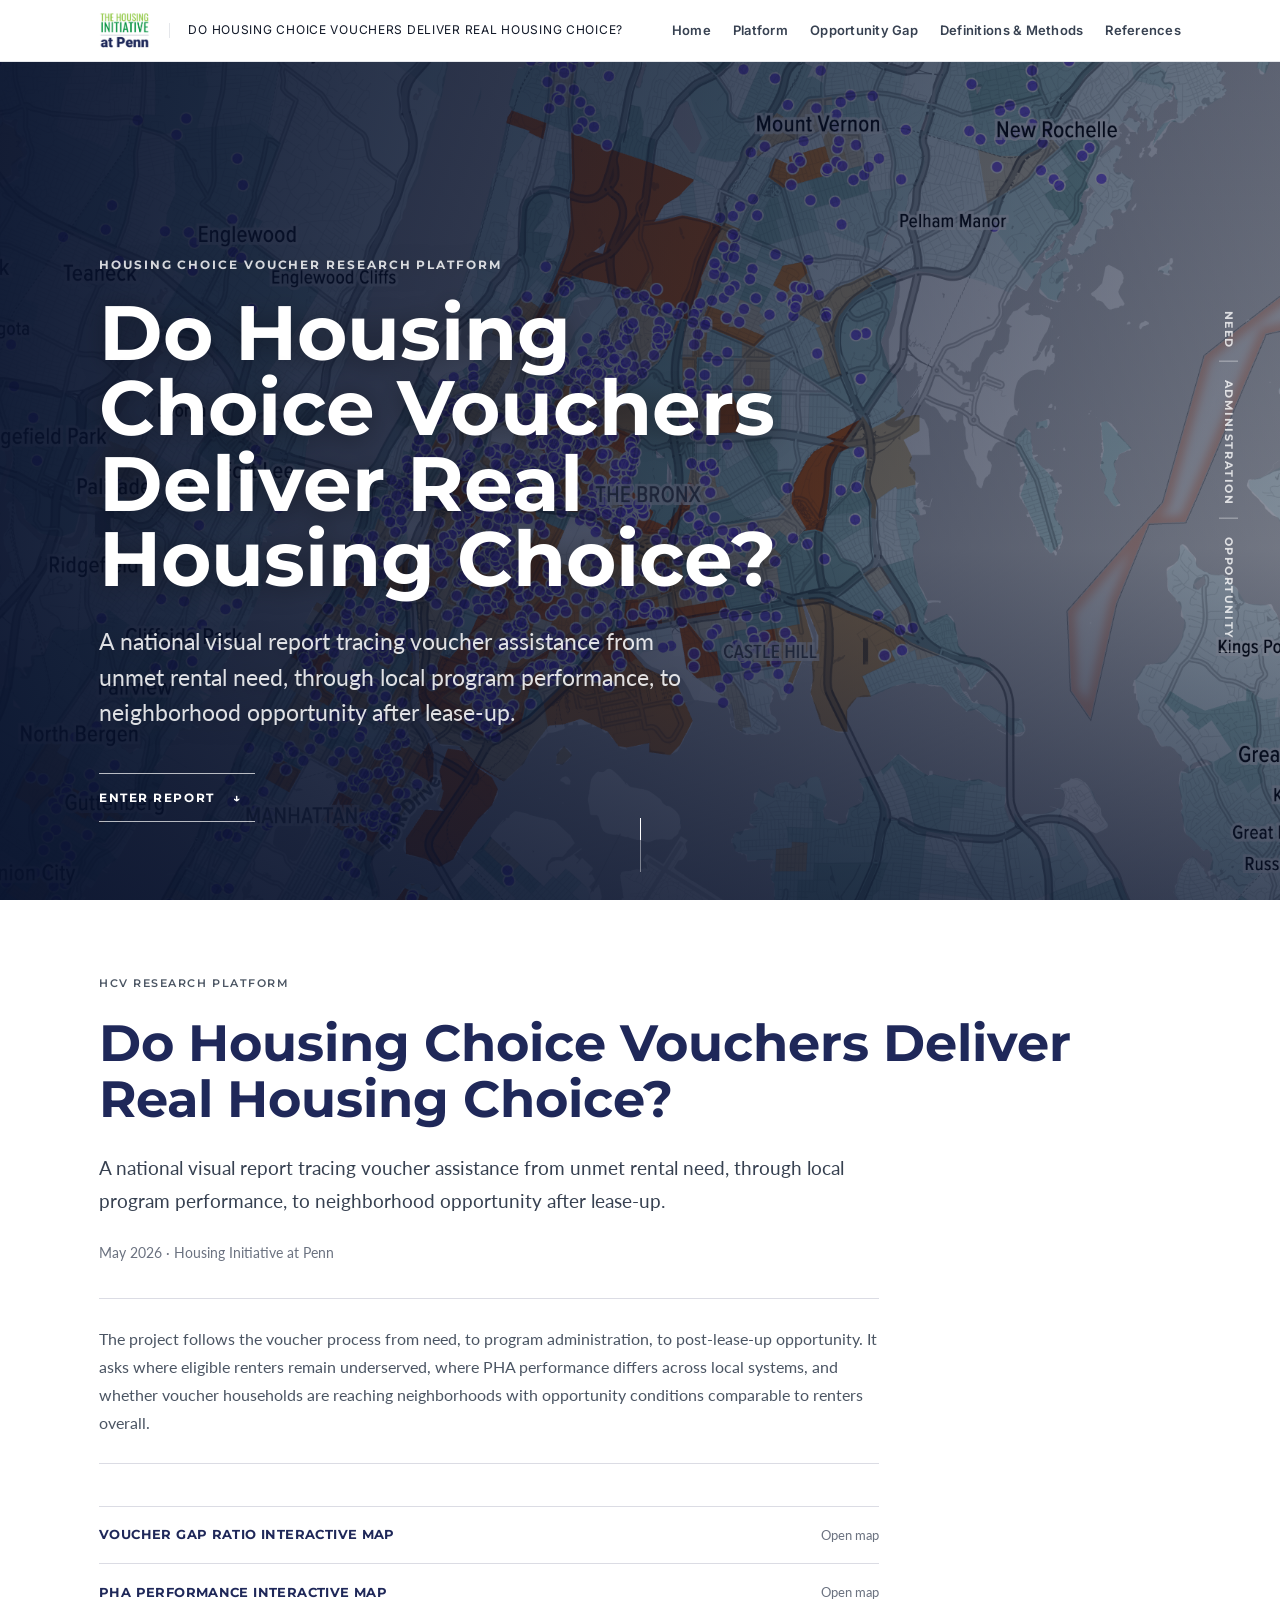
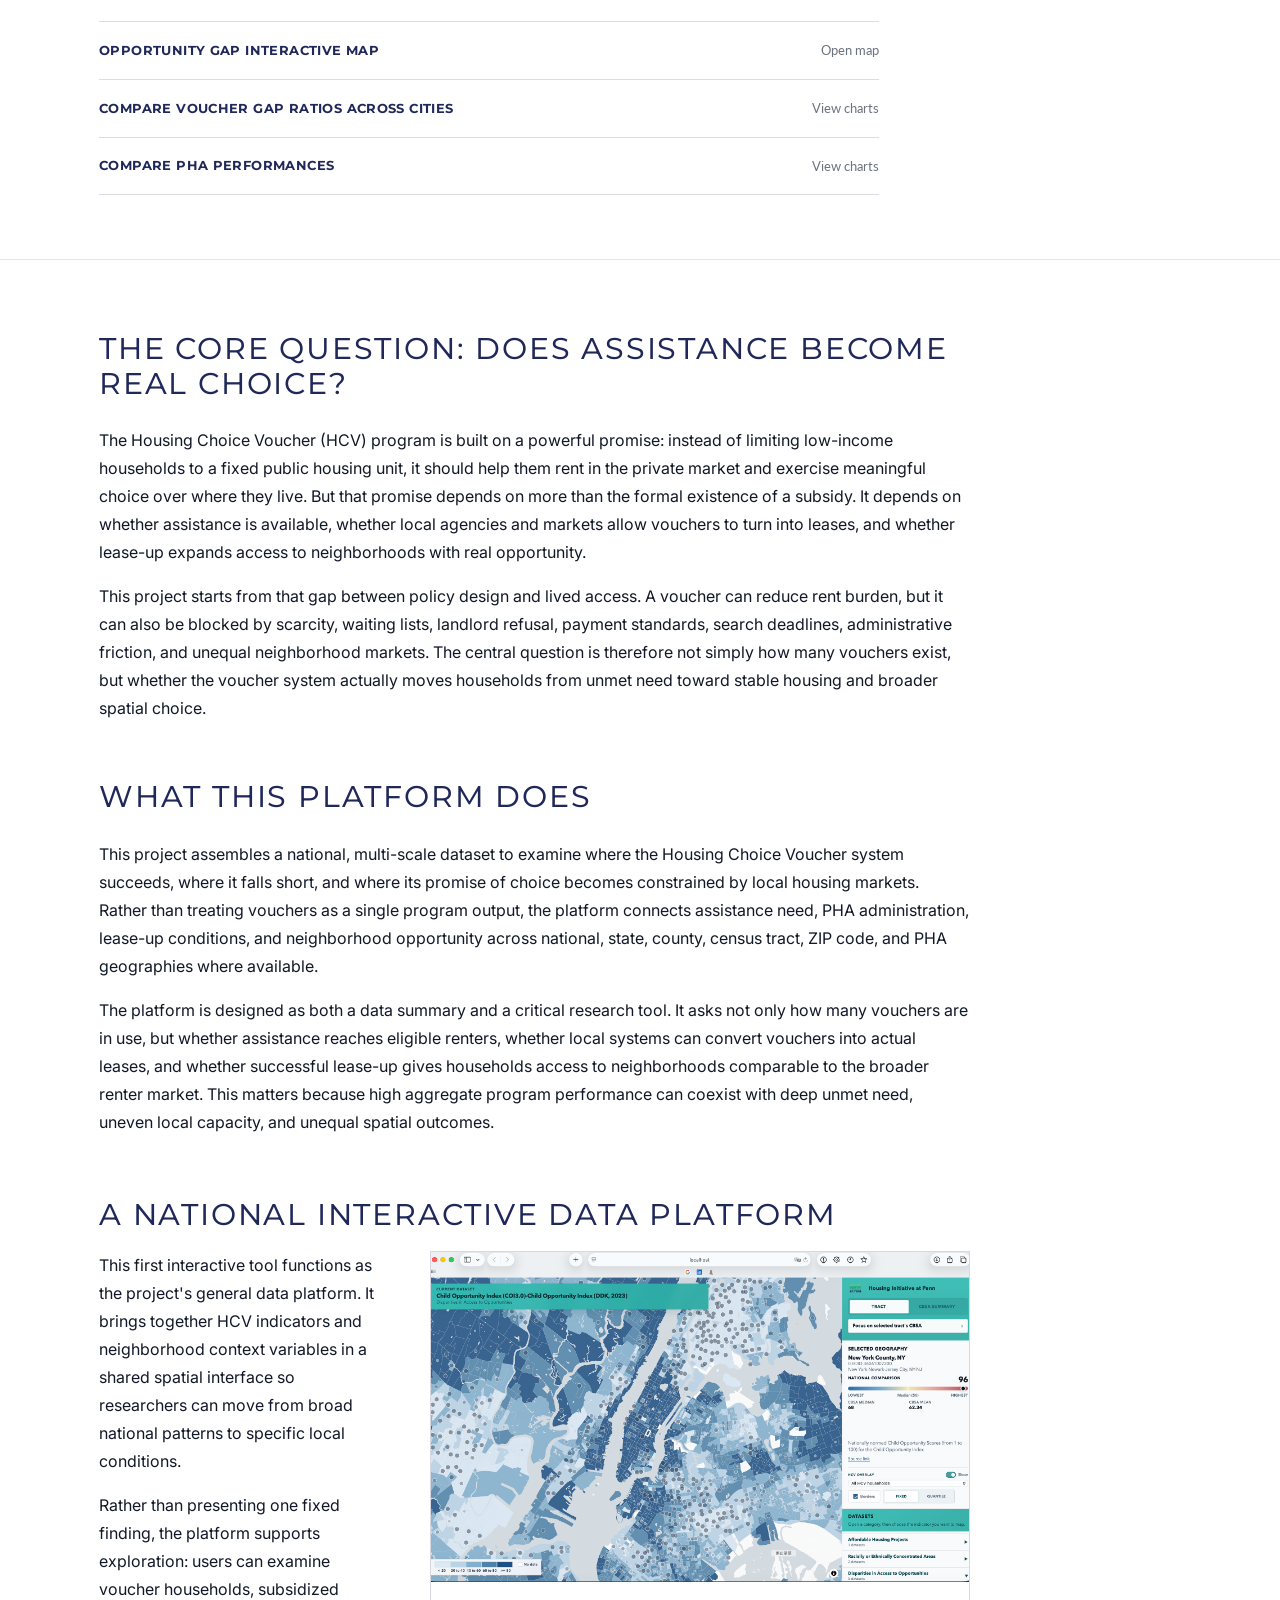
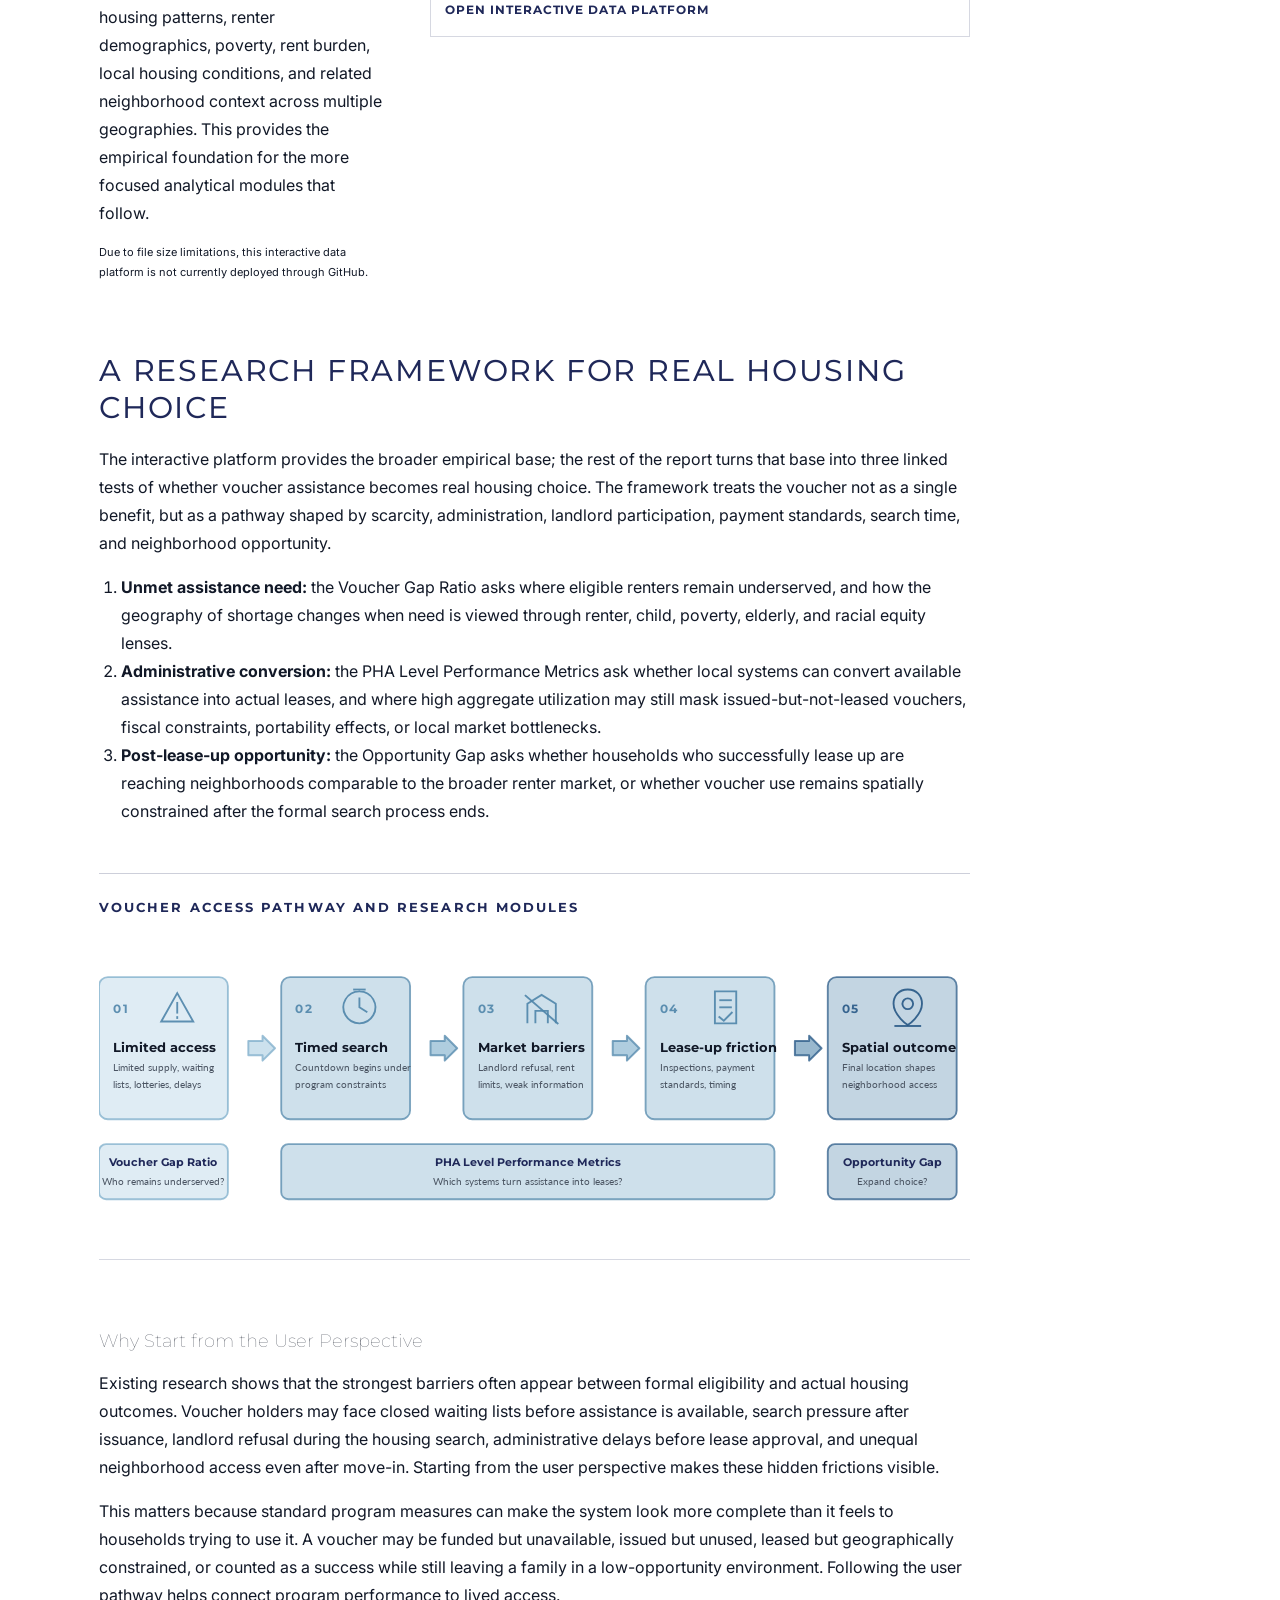
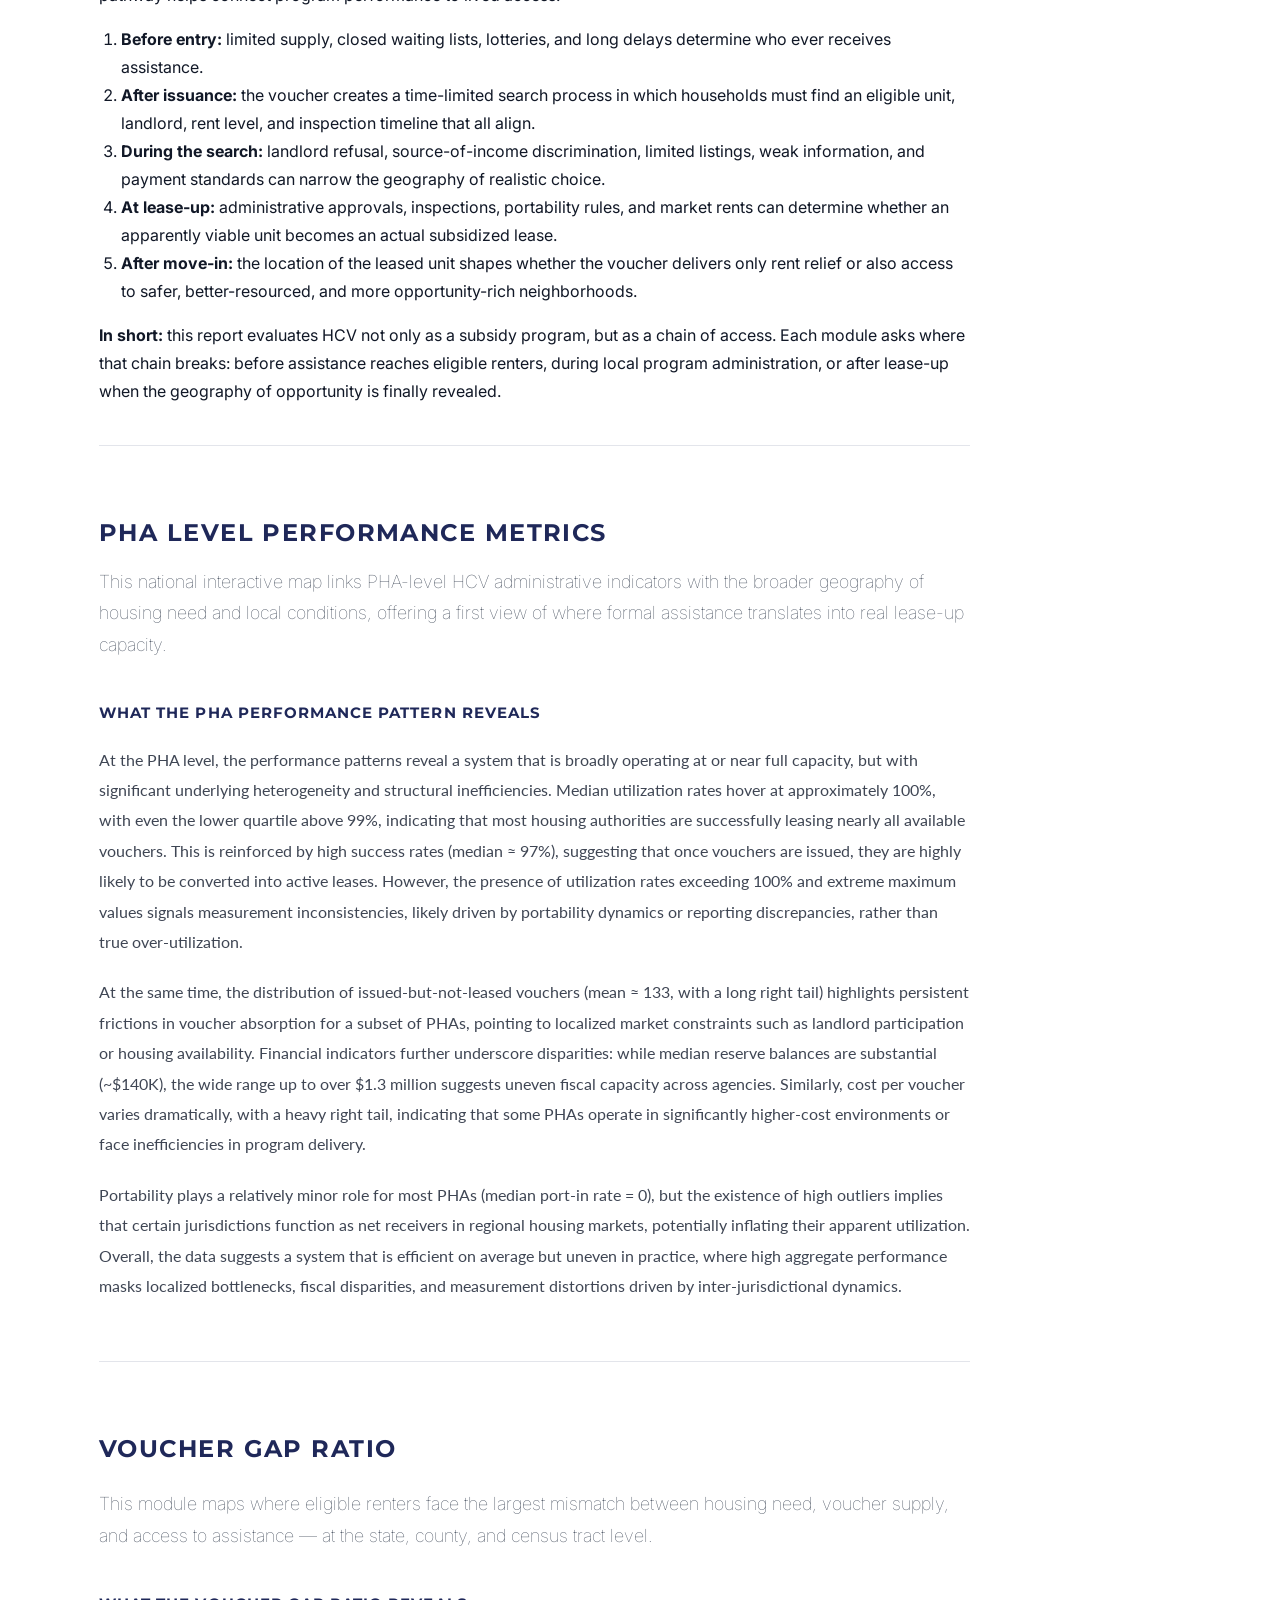
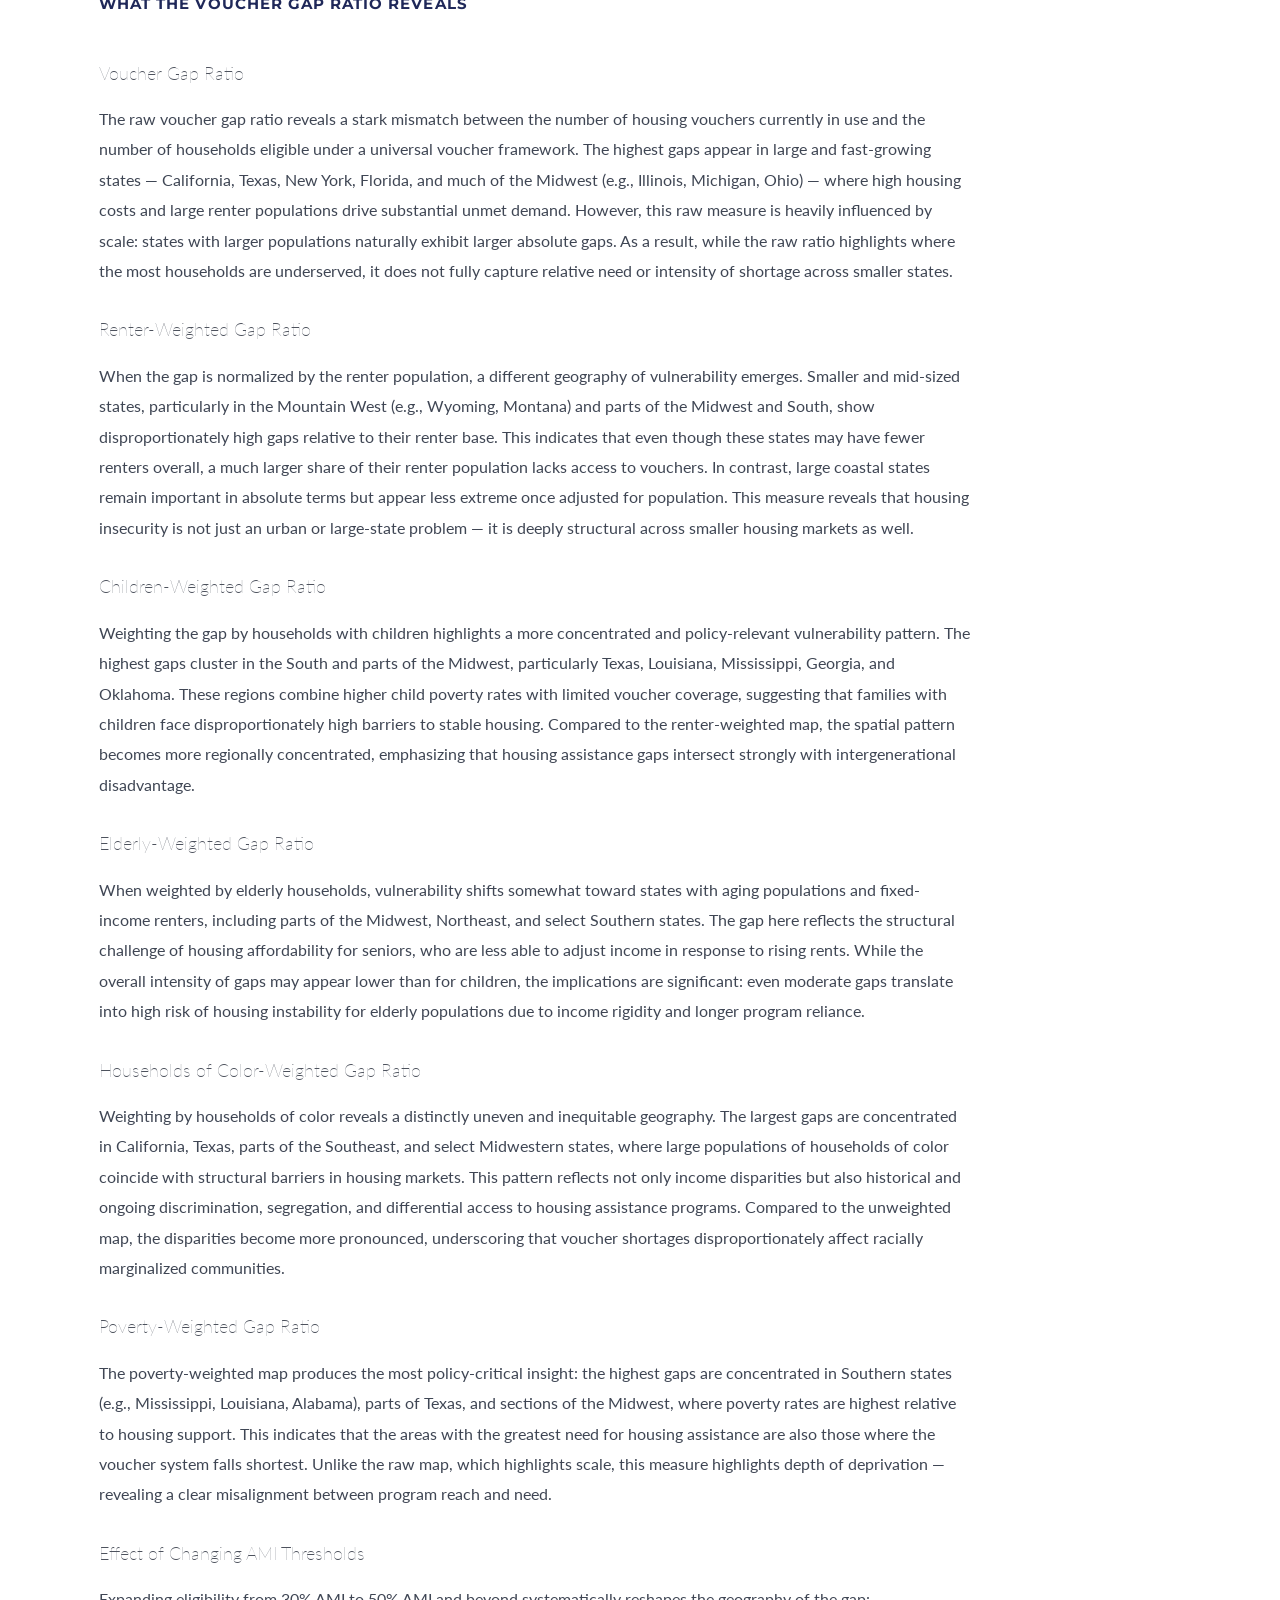
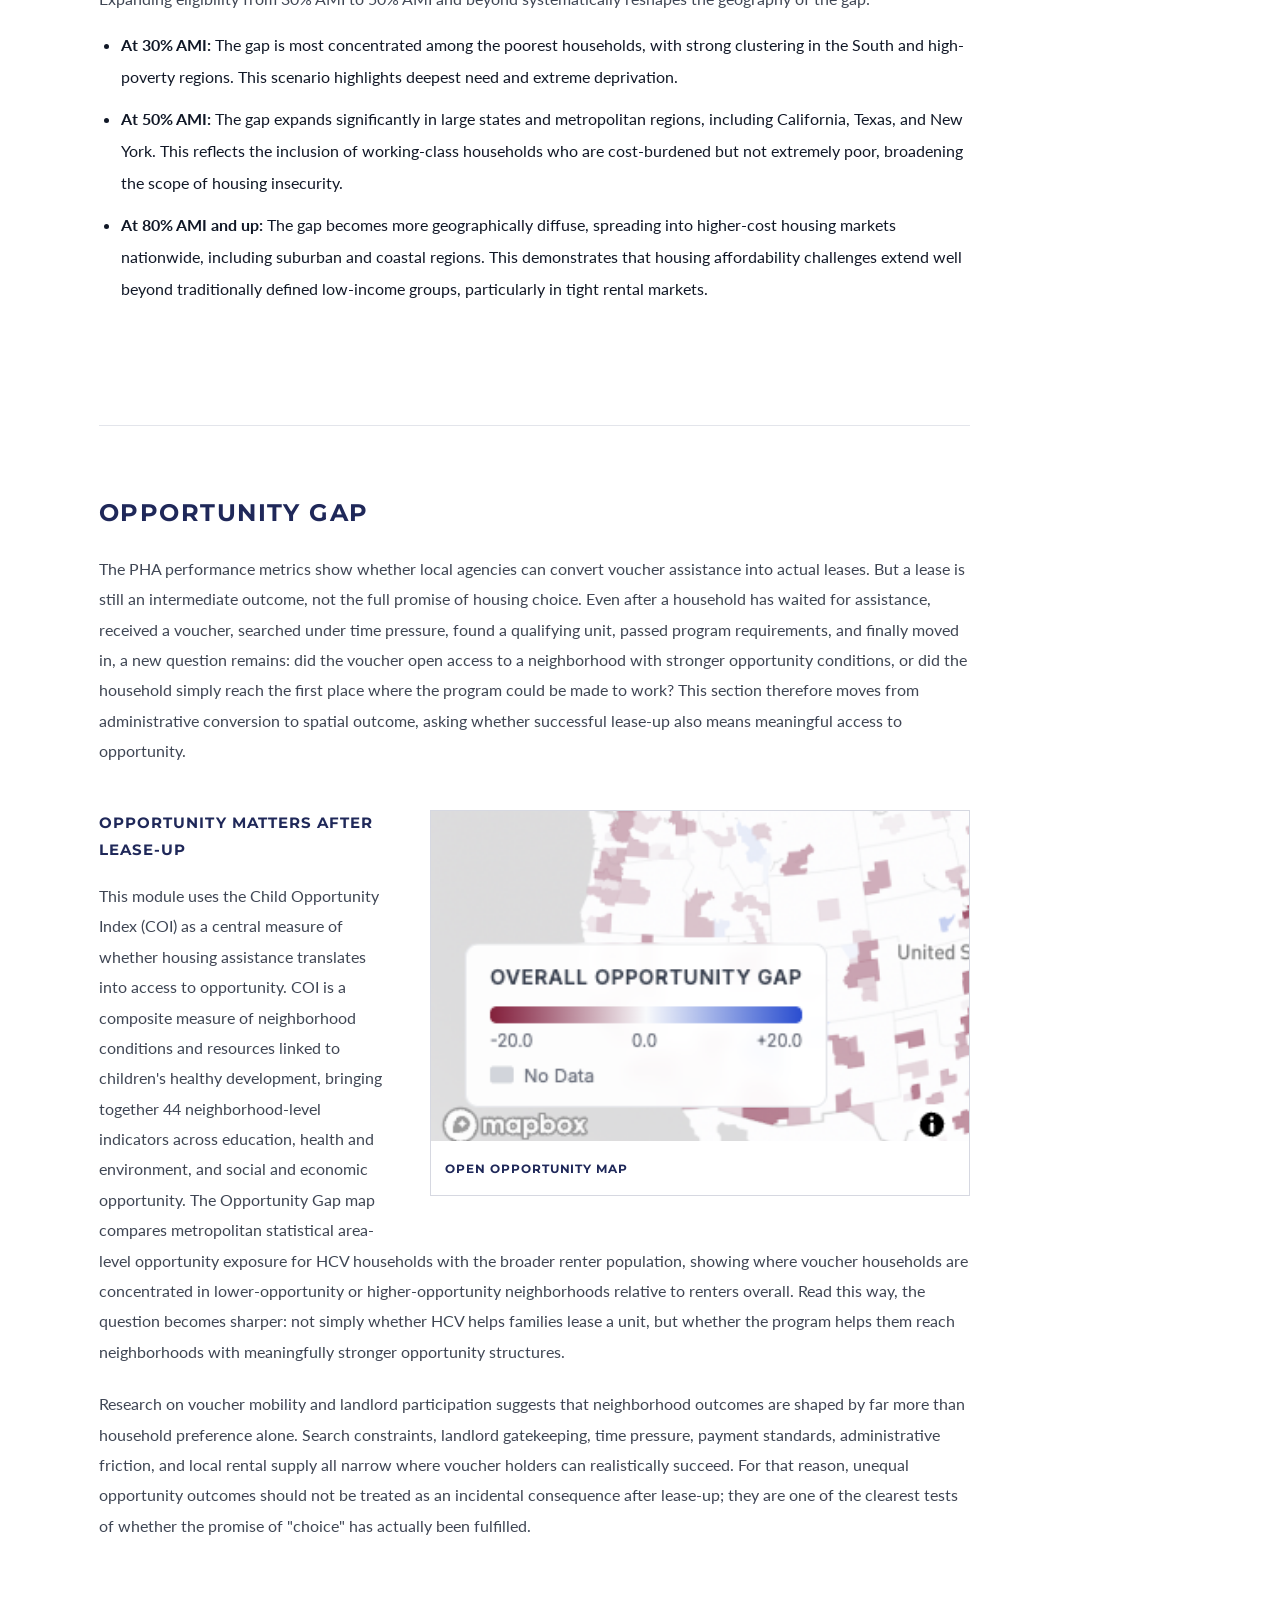
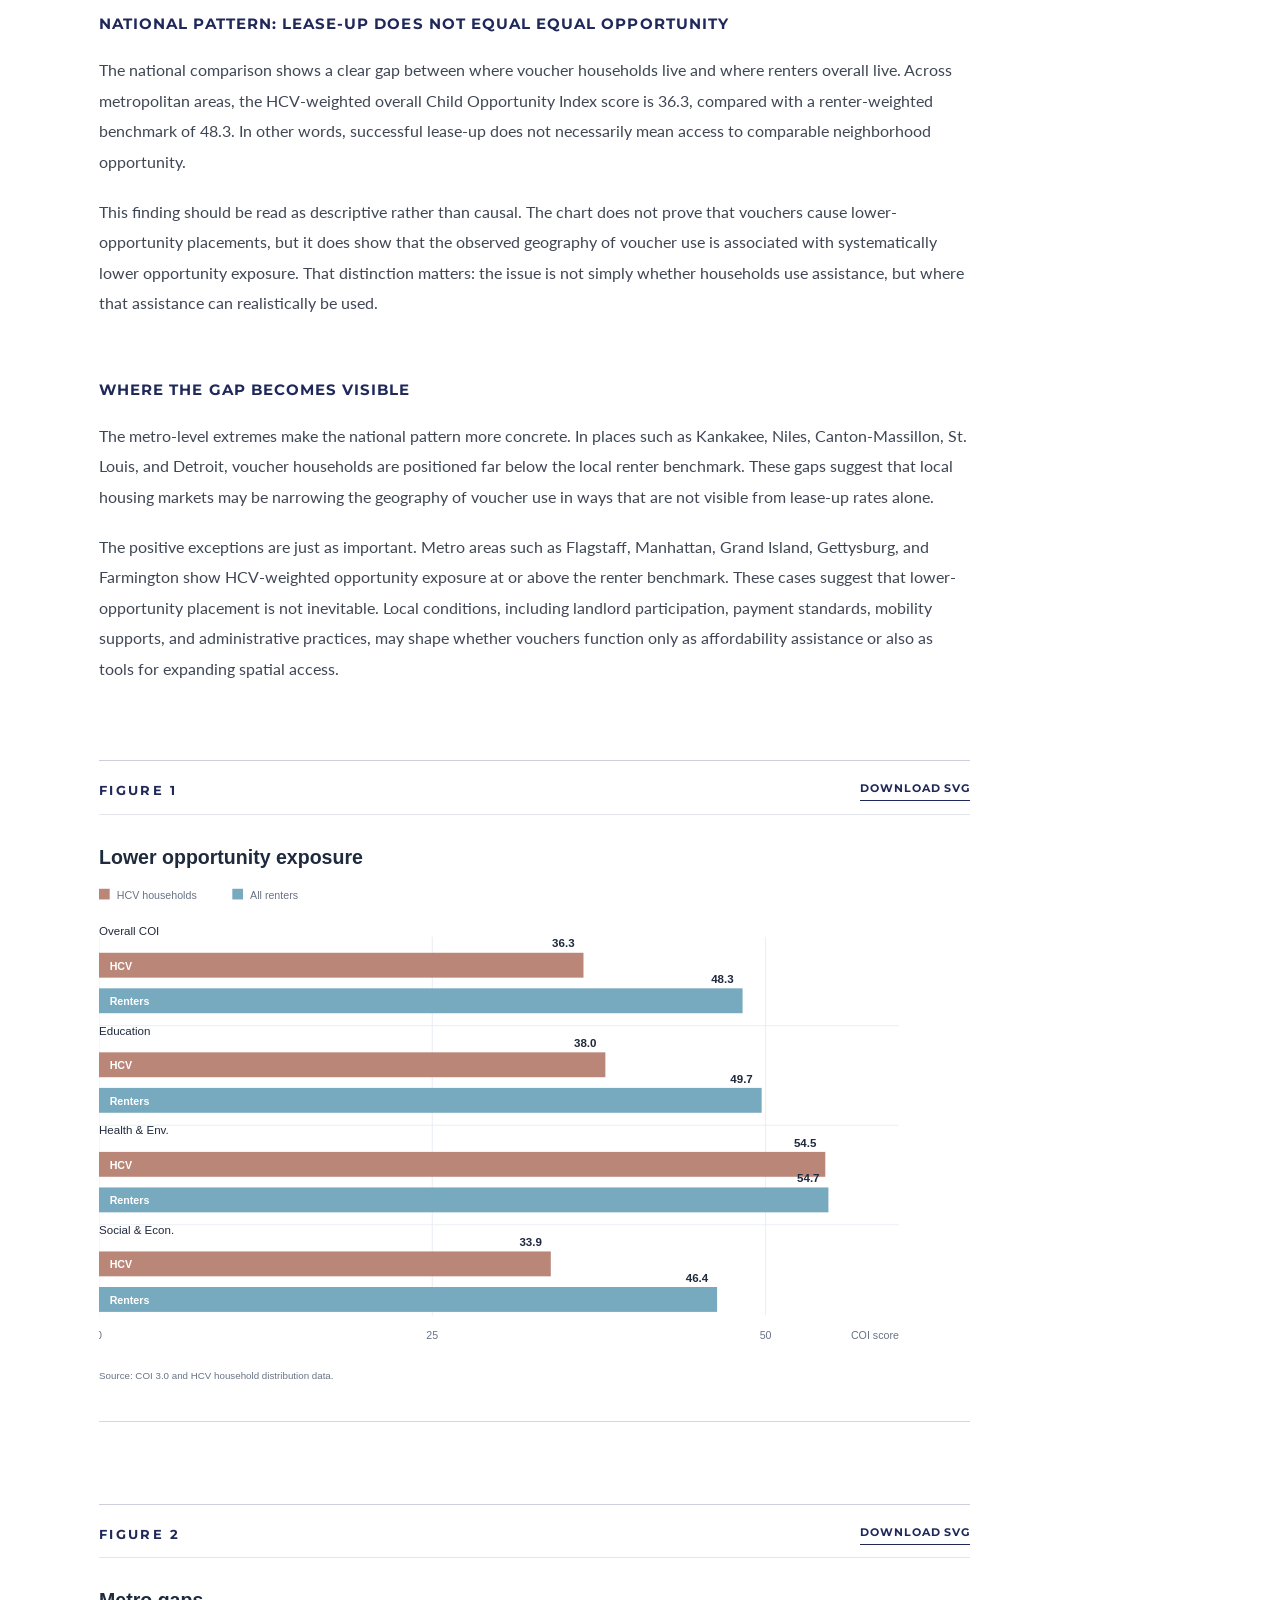
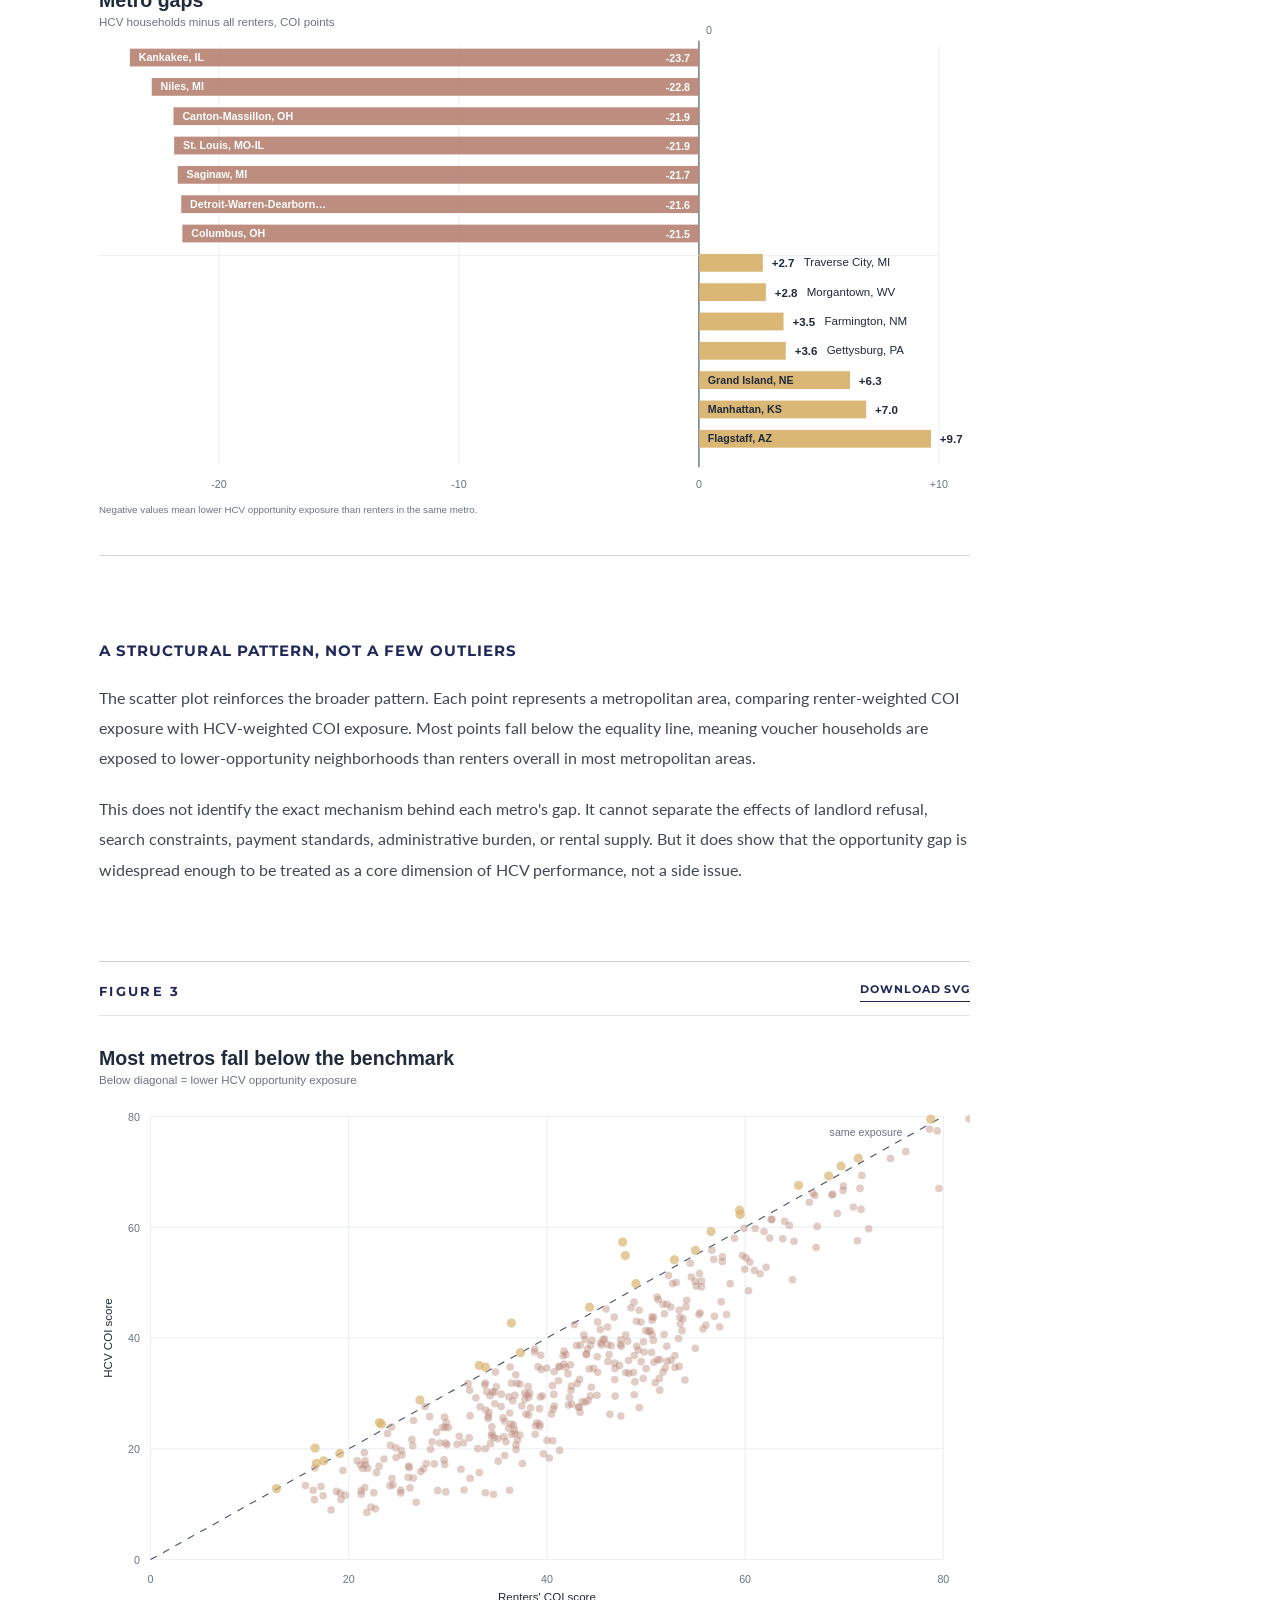
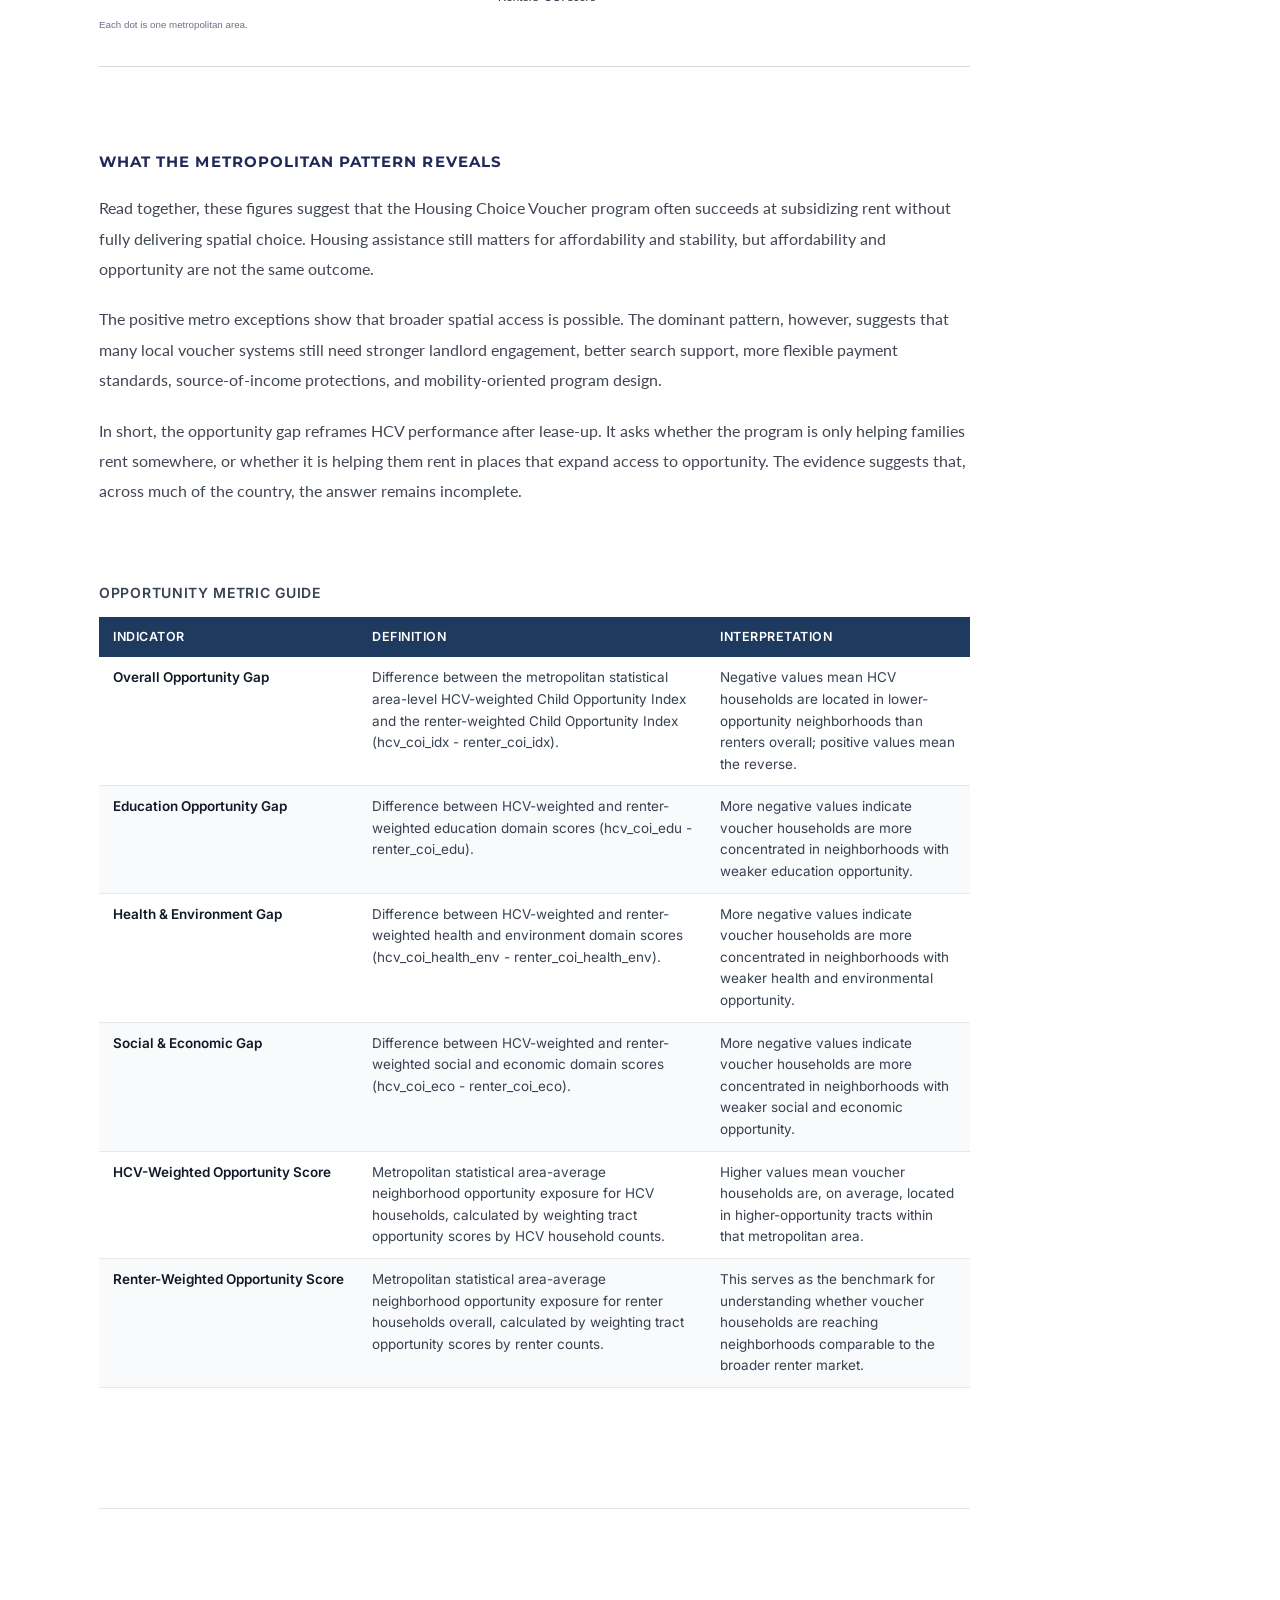
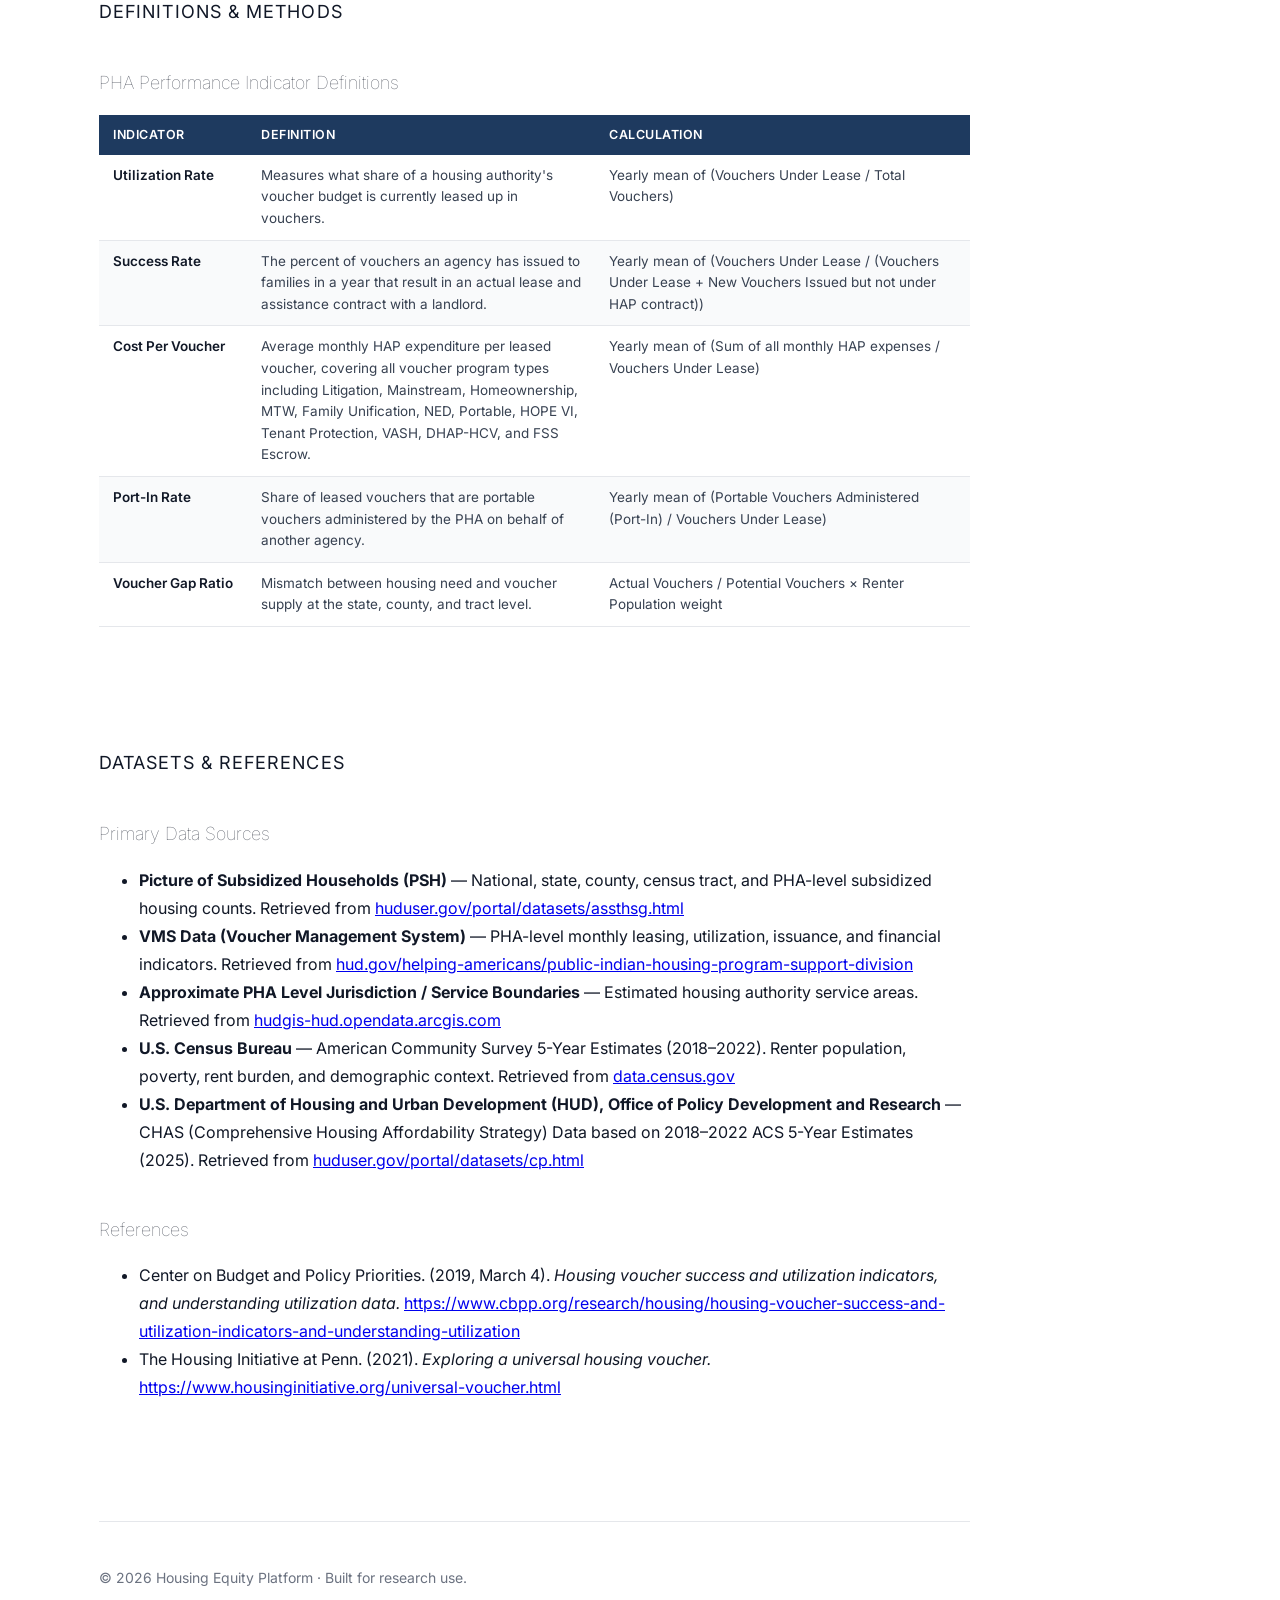
==== commit bf4d802c: "1" ====
--- a/index.html
+++ b/index.html
@@ -333,25 +333,25 @@
       <!-- Opportunity Gap -->
       <section id="opportunity-gap" class="section">
         <h2 class="section-title">Opportunity Gap</h2>
+        <div class="opportunity-opening-copy">
+          <p>The PHA performance metrics show whether local agencies can convert voucher assistance into actual leases. But a lease is still an intermediate outcome, not the full promise of housing choice. Even after a household has waited for assistance, received a voucher, searched under time pressure, found a qualifying unit, passed program requirements, and finally moved in, a new question remains: did the voucher open access to a neighborhood with stronger opportunity conditions, or did the household simply reach the first place where the program could be made to work? This section therefore moves from administrative conversion to spatial outcome, asking whether successful lease-up also means meaningful access to opportunity.</p>
+        </div>
+
         <div class="opportunity-map-callout">
-          <div class="opportunity-map-copy">
-            <p>The PHA performance metrics show whether local agencies can convert voucher assistance into actual leases. But lease-up is not the end of the housing choice question. Once a household succeeds in using a voucher, the next test is where that voucher can realistically be used.</p>
-            <p>This module maps metropolitan statistical area-level gaps between the neighborhood opportunity exposure of HCV households and the broader renter population, showing where voucher households are concentrated in lower-opportunity or higher-opportunity metropolitan areas relative to renters overall.</p>
-          </div>
           <a href="dashboards/opportunity/index.html" target="_blank" rel="noopener" class="map-link-box opportunity-map-link" aria-label="Open Opportunity Gap interactive map">
             <img src="images/OPP_1.PNG" alt="Opportunity Gap interactive map preview">
             <div class="map-link-copy">
               <strong>Open Opportunity Map</strong>
             </div>
           </a>
+          <div class="opportunity-map-copy">
+            <h4>Opportunity Matters After Lease-Up</h4>
+            <p>This module uses the Child Opportunity Index (COI) as a central measure of whether housing assistance translates into access to opportunity. COI is a composite measure of neighborhood conditions and resources linked to children's healthy development, bringing together 44 neighborhood-level indicators across education, health and environment, and social and economic opportunity. The Opportunity Gap map compares metropolitan statistical area-level opportunity exposure for HCV households with the broader renter population, showing where voucher households are concentrated in lower-opportunity or higher-opportunity neighborhoods relative to renters overall. Read this way, the question becomes sharper: not simply whether HCV helps families lease a unit, but whether the program helps them reach neighborhoods with meaningfully stronger opportunity structures.</p>
+            <p>Research on voucher mobility and landlord participation suggests that neighborhood outcomes are shaped by far more than household preference alone. Search constraints, landlord gatekeeping, time pressure, payment standards, administrative friction, and local rental supply all narrow where voucher holders can realistically succeed. For that reason, unequal opportunity outcomes should not be treated as an incidental consequence after lease-up; they are one of the clearest tests of whether the promise of "choice" has actually been fulfilled.</p>
+          </div>
         </div>
 
         <section id="opportunity-dashboard" class="subsection">
-          <div class="opportunity-copy-block">
-            <h4>Why Opportunity Matters After Lease-Up</h4>
-            <p>Even after a household has endured a long wait, received a Housing Choice Voucher, found a qualifying unit, and successfully moved in, that does not necessarily mean the program has delivered real housing choice. This section uses the Child Opportunity Index (COI) not as a supporting detail, but as a central measure of whether housing assistance actually translates into access to opportunity. COI is a composite measure of neighborhood conditions and resources linked to children's healthy development. In its current form, it brings together 44 neighborhood-level indicators across three domains: education, health and environment, and social and economic opportunity. Read at the metropolitan statistical area level, the question becomes sharper: not simply whether HCV helps families lease a unit, but whether it helps them reach neighborhoods with meaningfully stronger opportunity structures. Research on voucher mobility and landlord participation suggests that neighborhood outcomes are shaped by far more than household preference alone. Search constraints, landlord gatekeeping, time pressure, and administrative friction all narrow where voucher holders can realistically succeed. For that reason, unequal opportunity outcomes should not be treated as an incidental consequence after lease-up; they are one of the clearest tests of whether the promise of "choice" has actually been fulfilled.</p>
-          </div>
-
           <div class="opportunity-copy-block">
             <h4>National Pattern: Lease-Up Does Not Equal Equal Opportunity</h4>
             <p>The national comparison shows a clear gap between where voucher households live and where renters overall live. Across metropolitan areas, the HCV-weighted overall Child Opportunity Index score is 36.3, compared with a renter-weighted benchmark of 48.3. In other words, successful lease-up does not necessarily mean access to comparable neighborhood opportunity.</p>
--- a/css/style.css
+++ b/css/style.css
@@ -992,16 +992,26 @@
   line-height: 1.9;
 }
 
+.opportunity-opening-copy {
+  max-width: var(--content-max);
+  margin: 26px 0 44px;
+  font-family: 'Lato', sans-serif;
+}
+
+.opportunity-opening-copy p {
+  margin: 0;
+  font-size: 16px;
+  color: #3f4654;
+  line-height: 1.9;
+}
+
 .opportunity-map-callout {
-  display: grid;
-  grid-template-columns: minmax(0, 1fr) 540px;
-  gap: 32px 44px;
-  align-items: start;
-  margin: 26px 0 70px;
+  display: flow-root;
+  max-width: none;
+  margin: 0 0 70px;
 }
 
 .opportunity-map-copy {
-  max-width: 560px;
   font-family: 'Lato', sans-serif;
 }
 
@@ -1012,12 +1022,24 @@
   line-height: 1.9;
 }
 
+.opportunity-map-copy h4 {
+  margin: 0 0 18px;
+  font-family: 'Montserrat', sans-serif;
+  font-size: 15px;
+  font-weight: 700;
+  text-transform: uppercase;
+  letter-spacing: 0.07em;
+  color: #1f2859;
+}
+
 .opportunity-map-copy p + p {
   margin-top: 22px;
 }
 
 .opportunity-map-link {
+  float: right;
   width: 540px;
+  margin: 0 0 28px 44px;
 }
 
 .opportunity-map-link img {
@@ -2258,6 +2280,10 @@
     margin: 44px auto;
   }
 
+  .opportunity-opening-copy {
+    margin: 24px 0 36px;
+  }
+
   .opportunity-map-callout {
     display: block;
     margin: 24px 0 56px;
@@ -2268,8 +2294,11 @@
   }
 
   .opportunity-map-link {
+    float: none;
     width: 100%;
     margin-top: 24px;
+    margin-left: 0;
+    margin-bottom: 0;
   }
 
   .opportunity-map-link img {
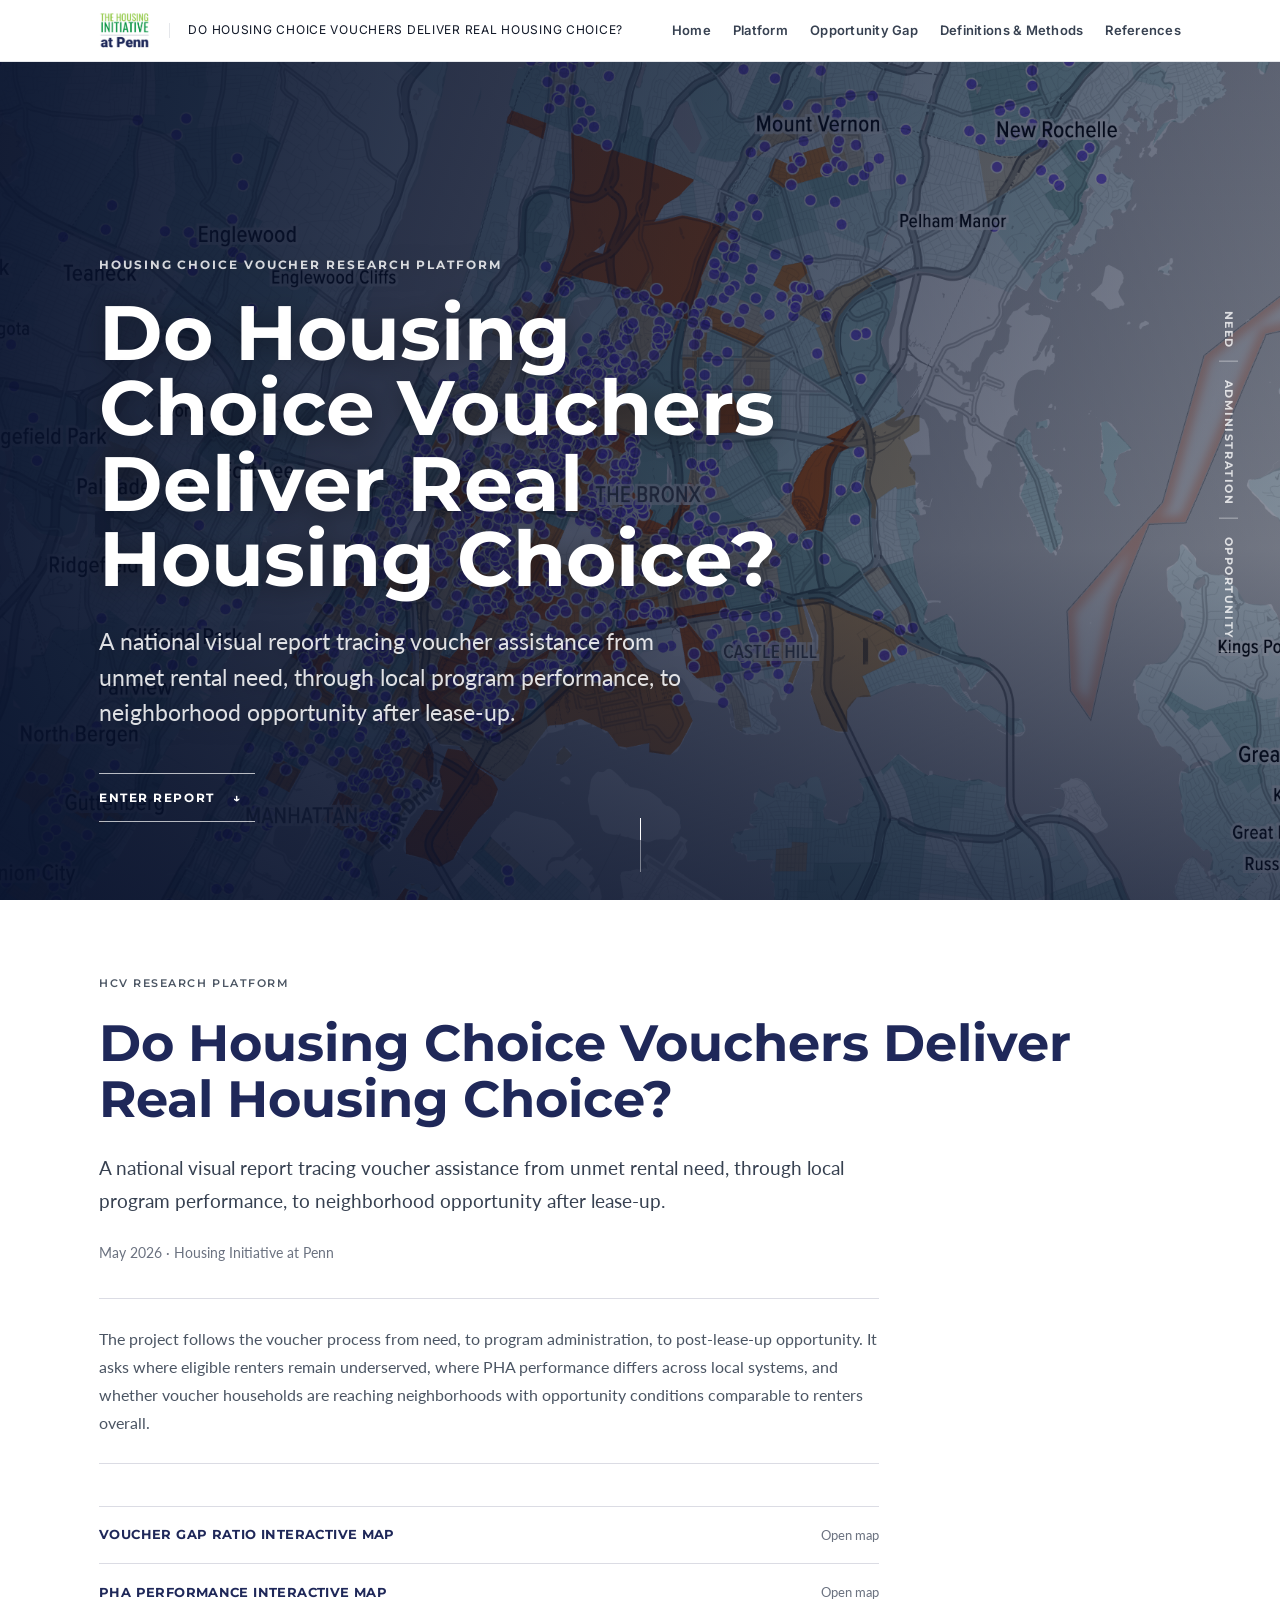
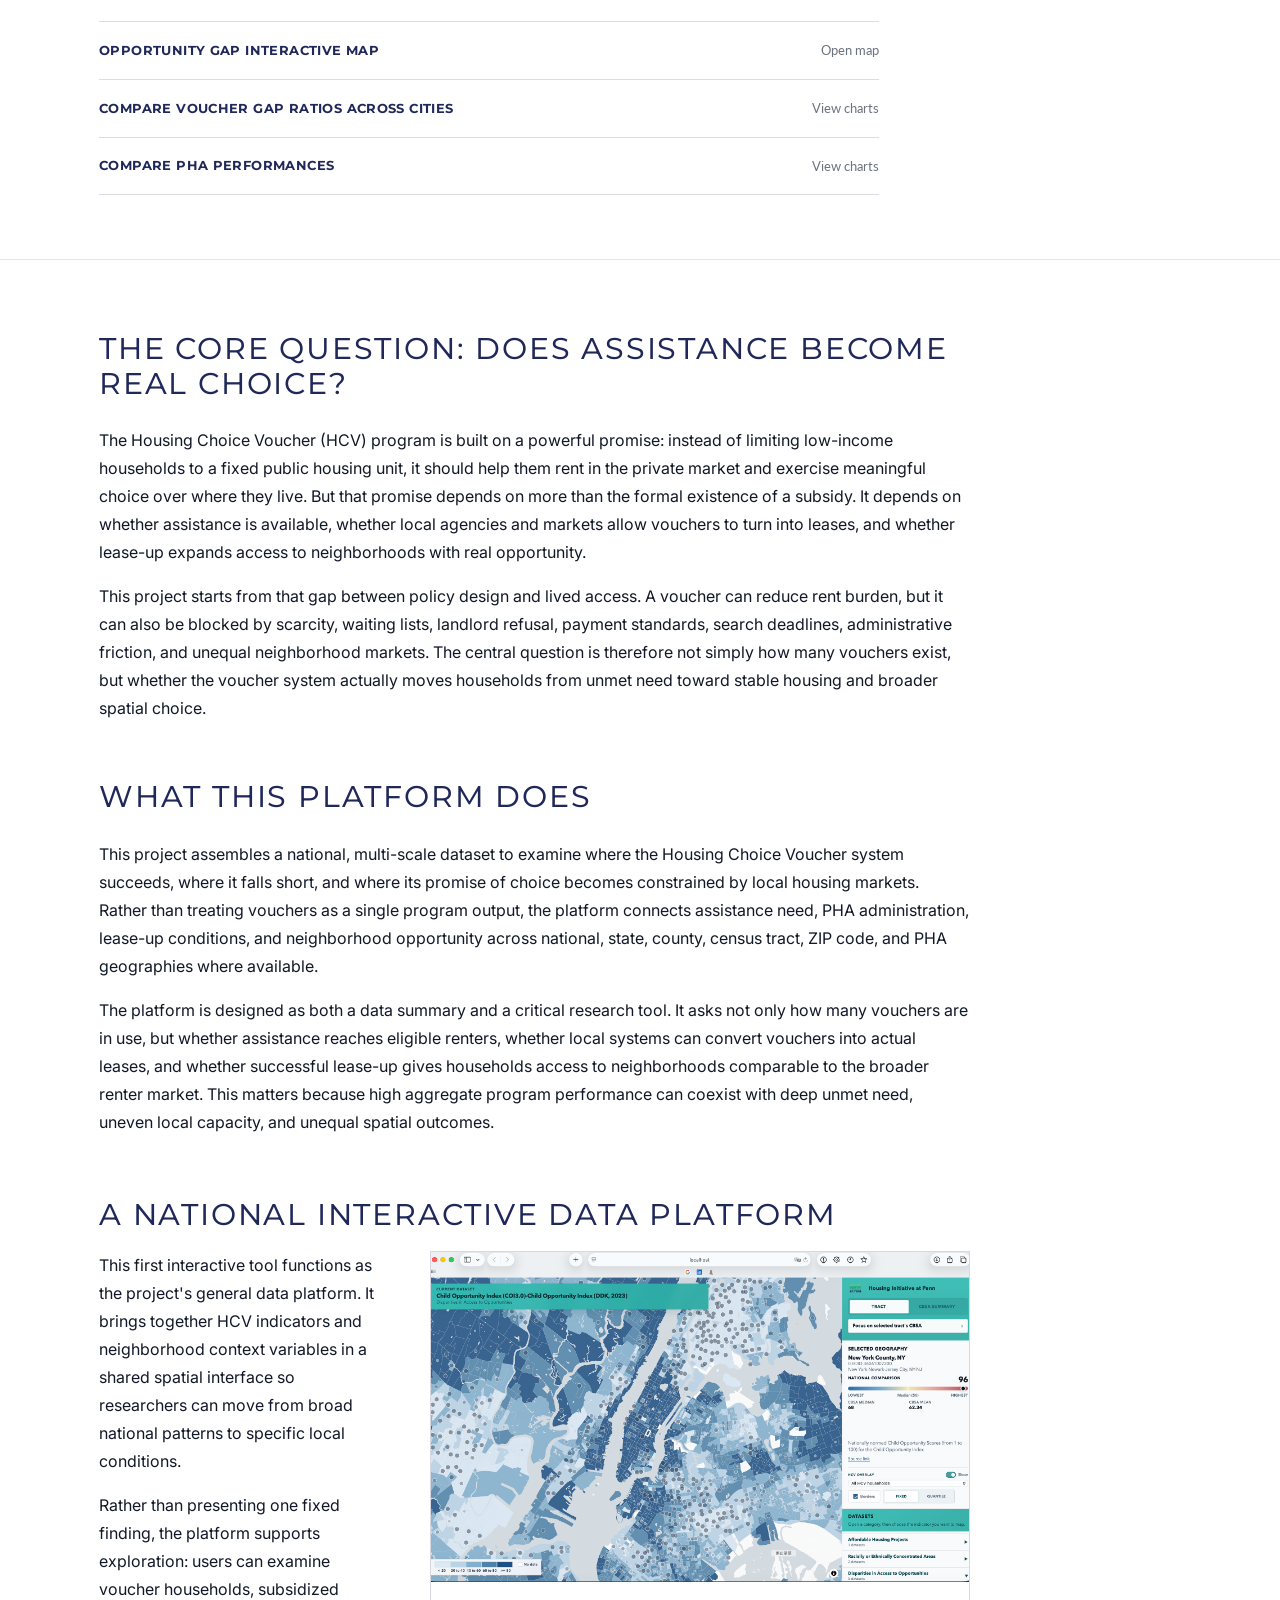
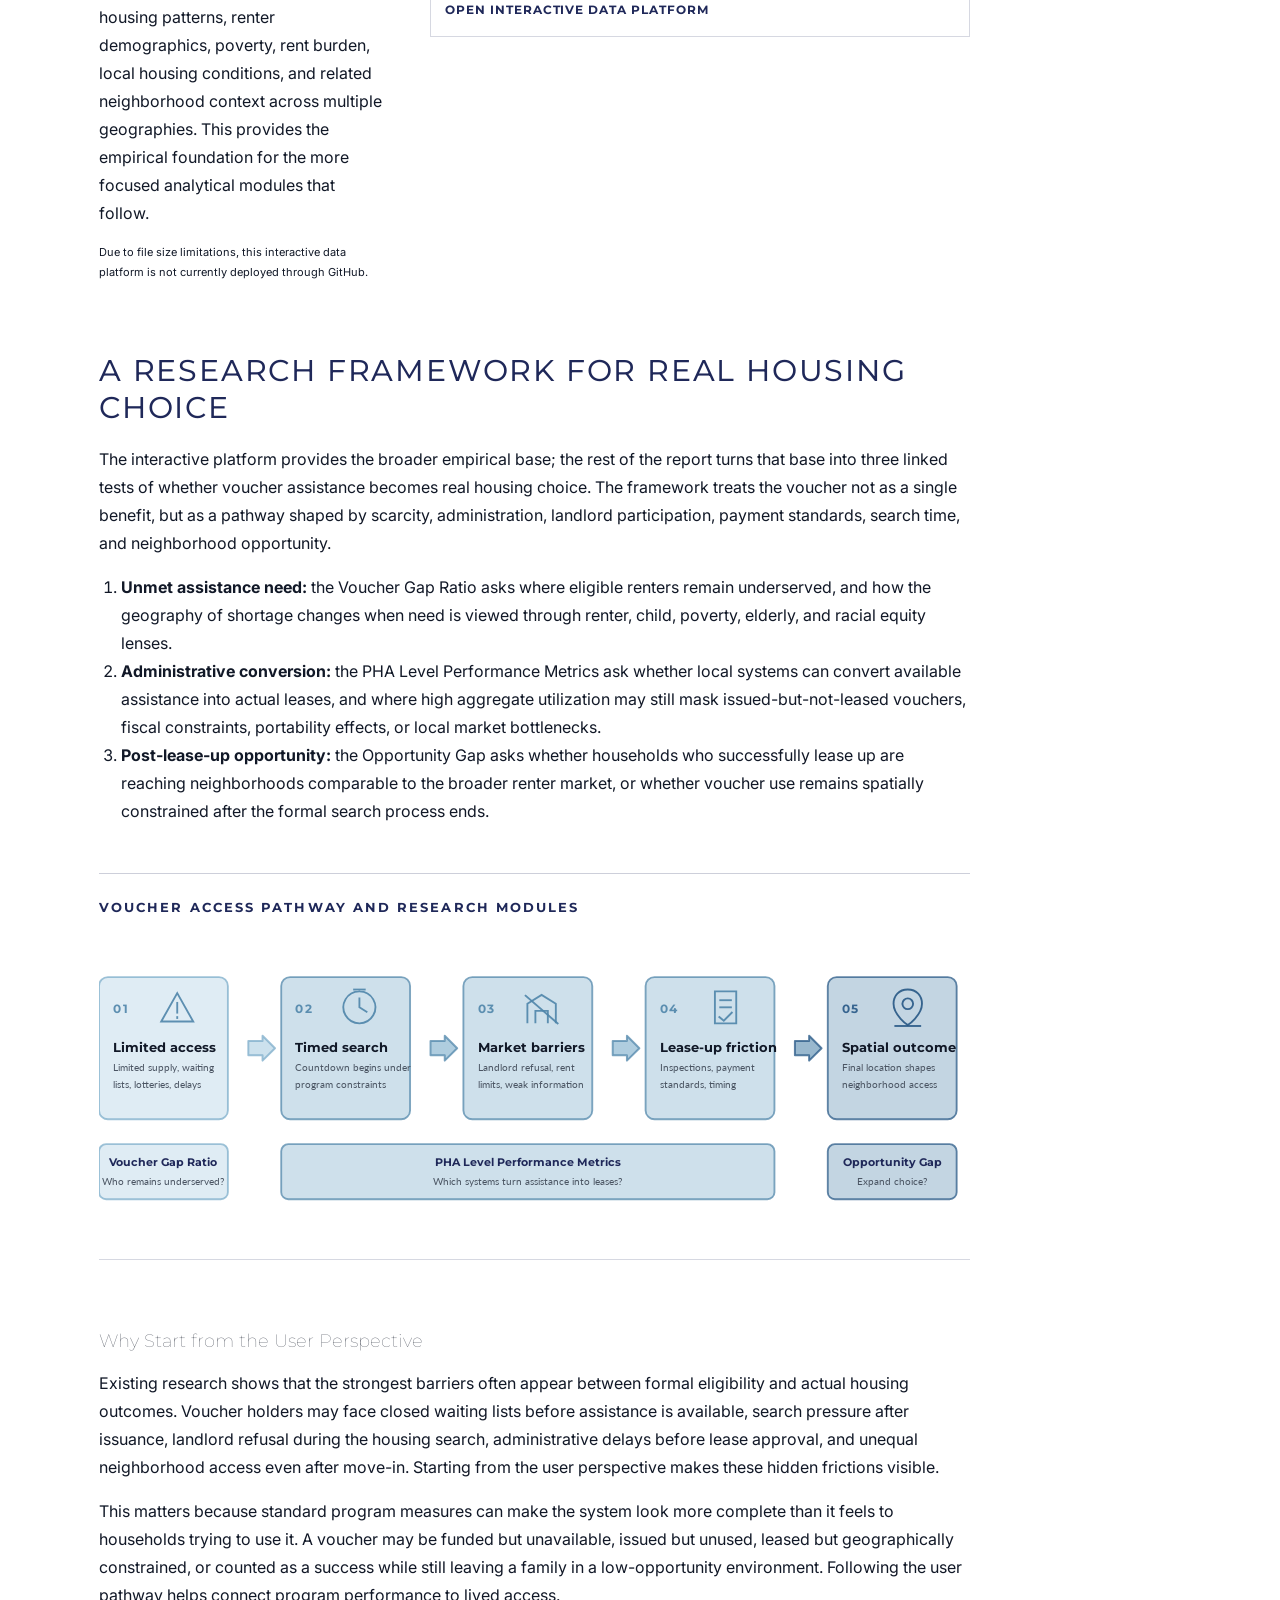
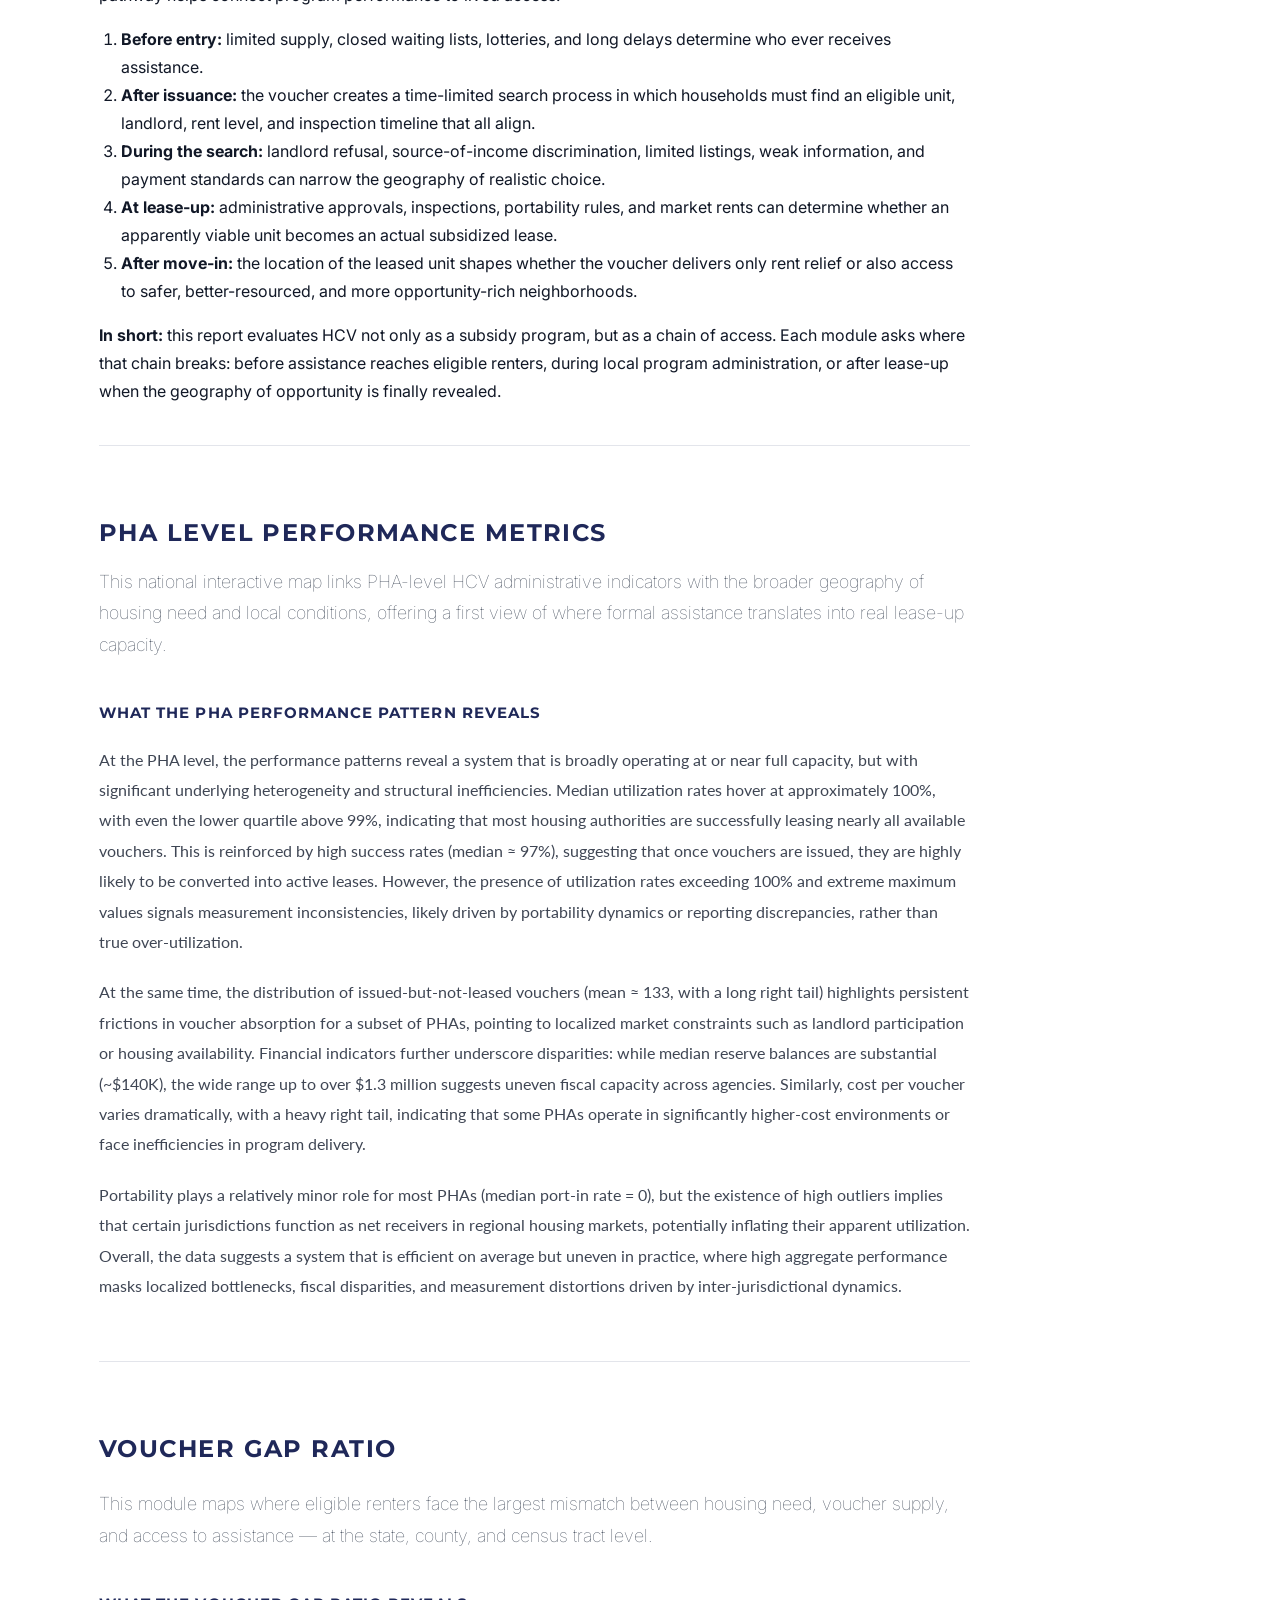
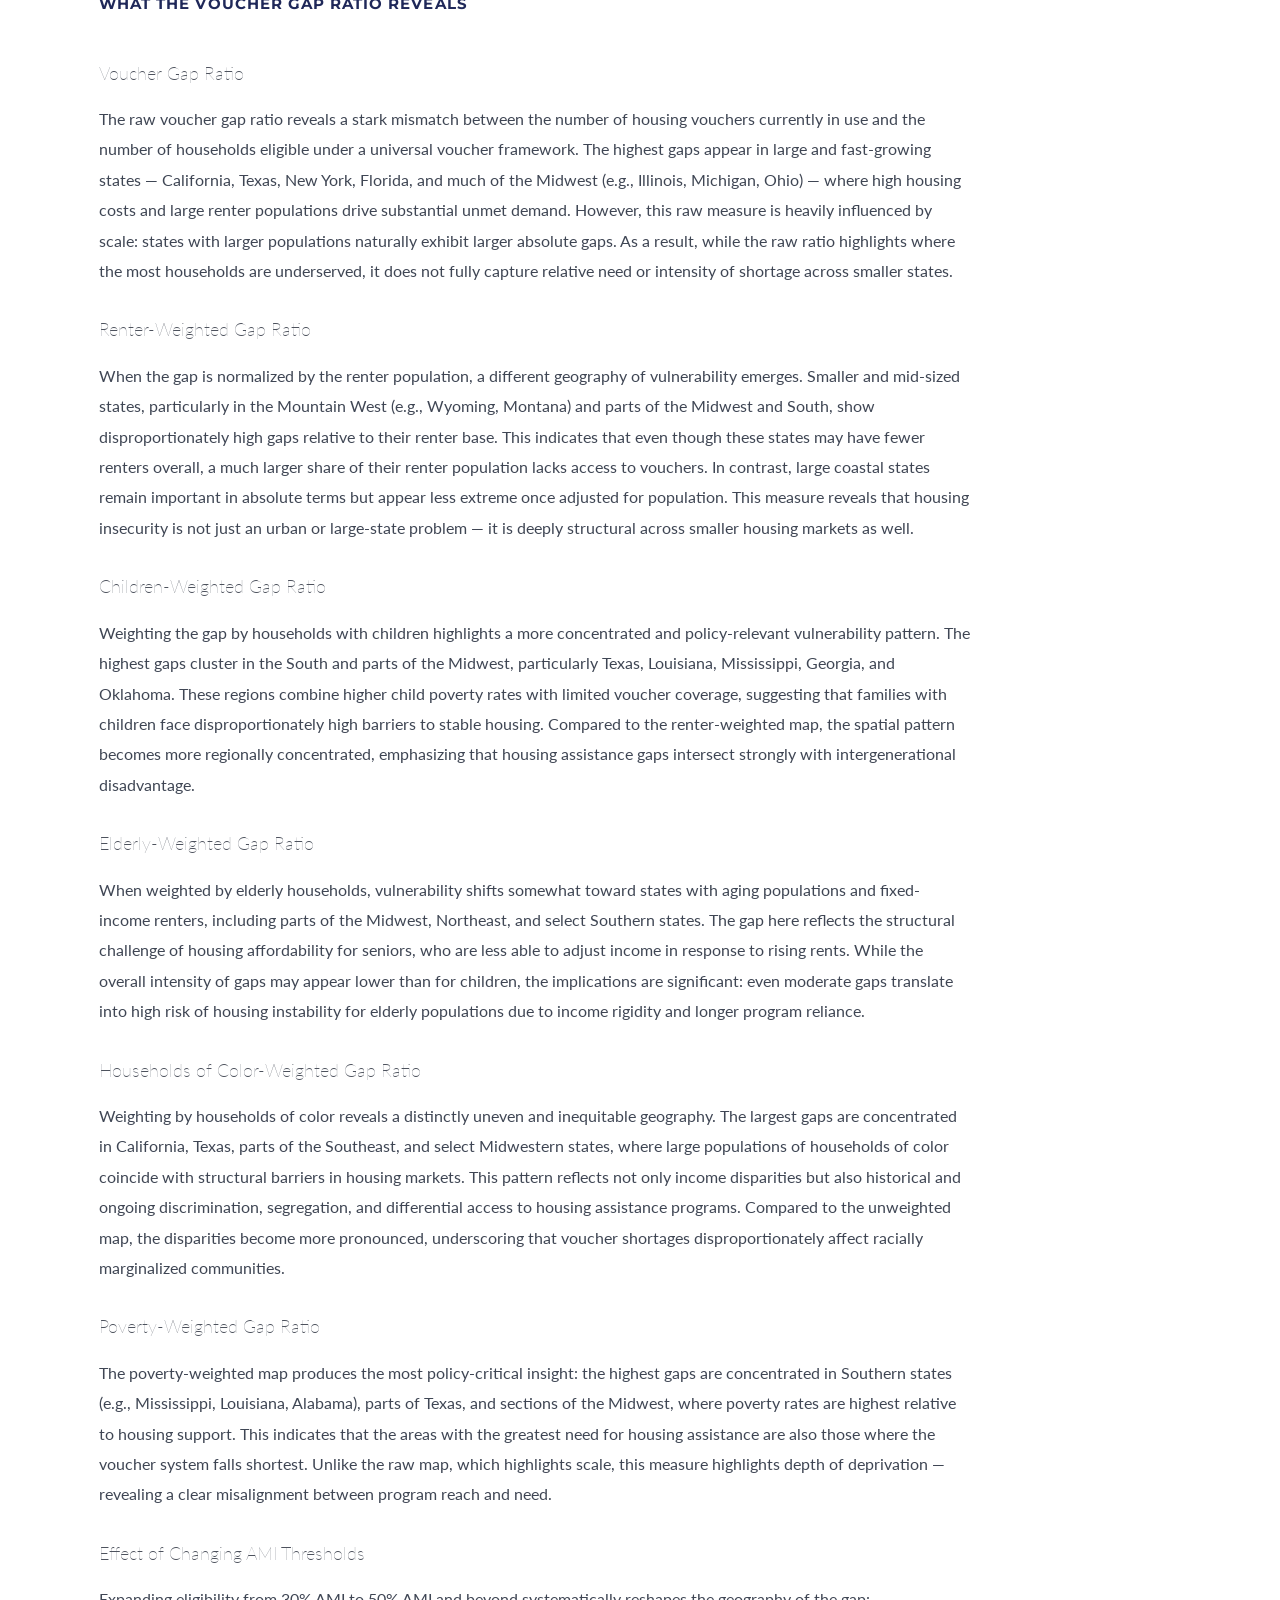
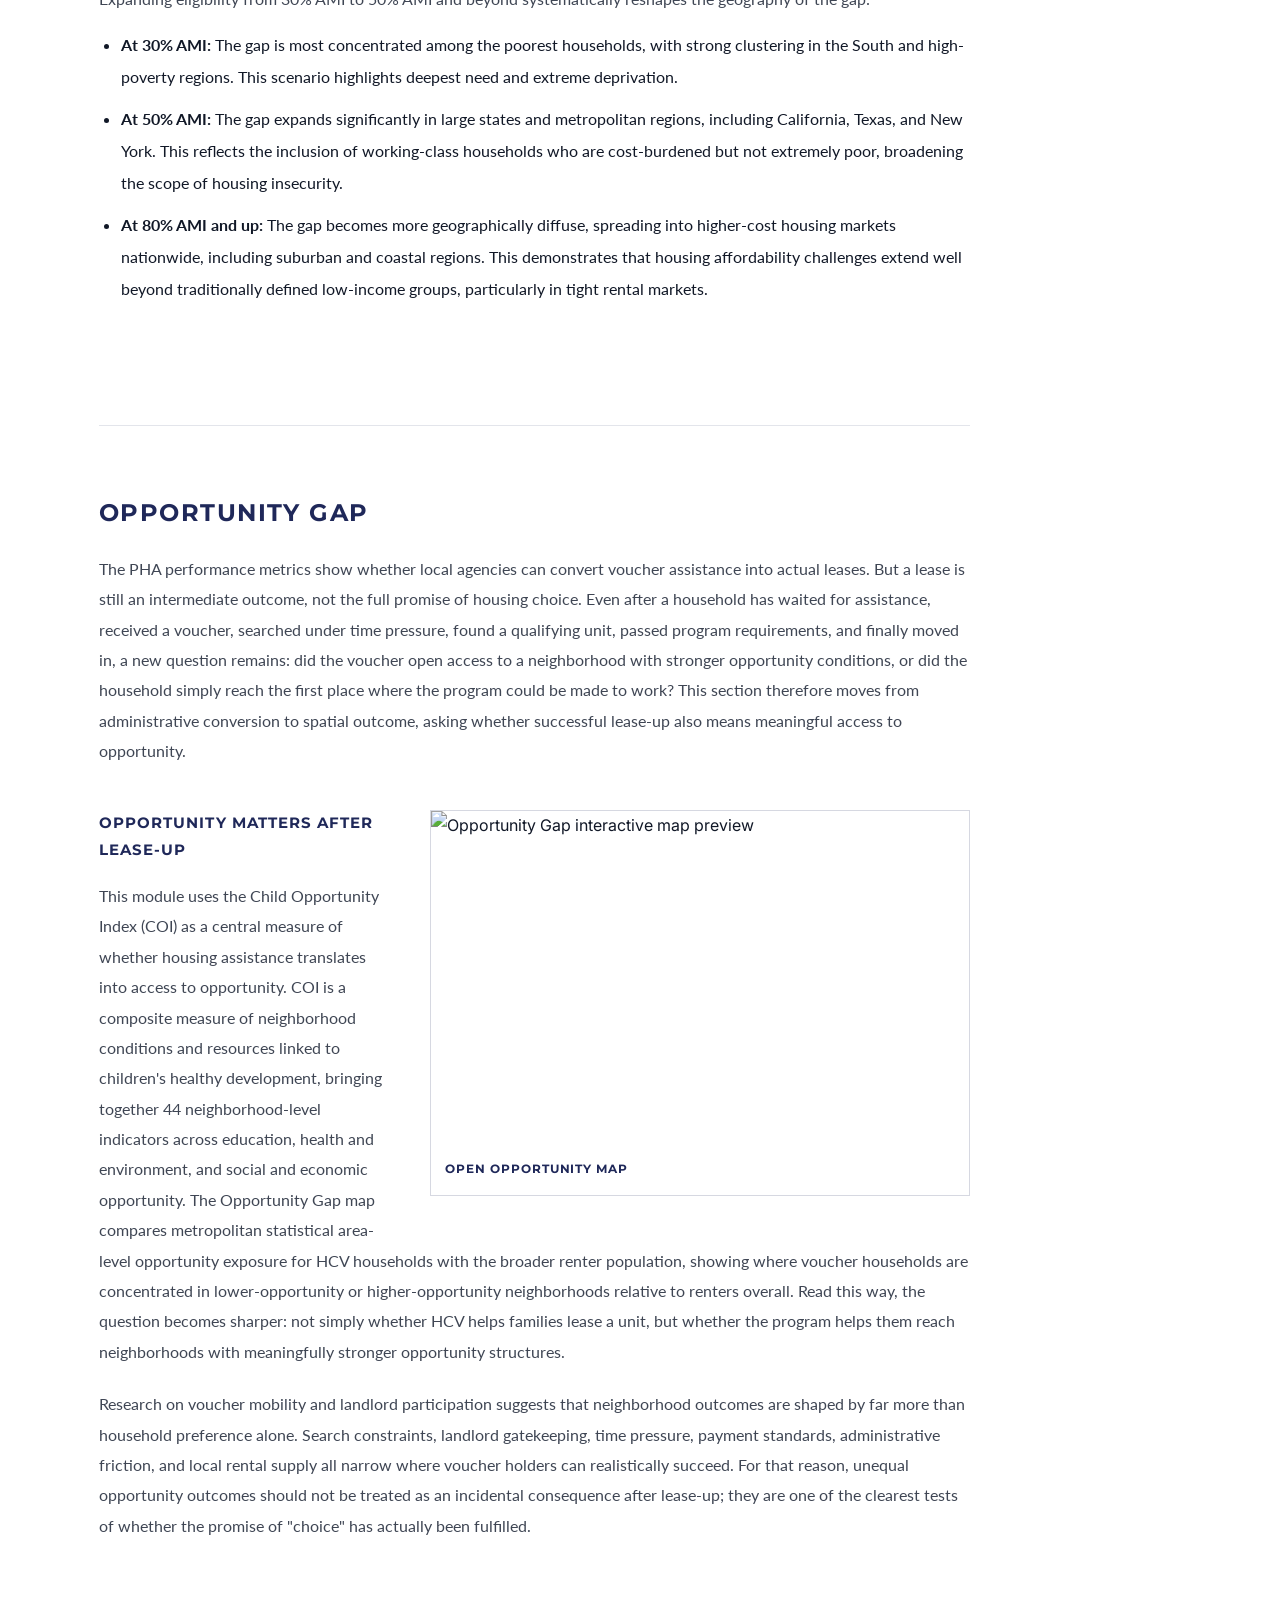
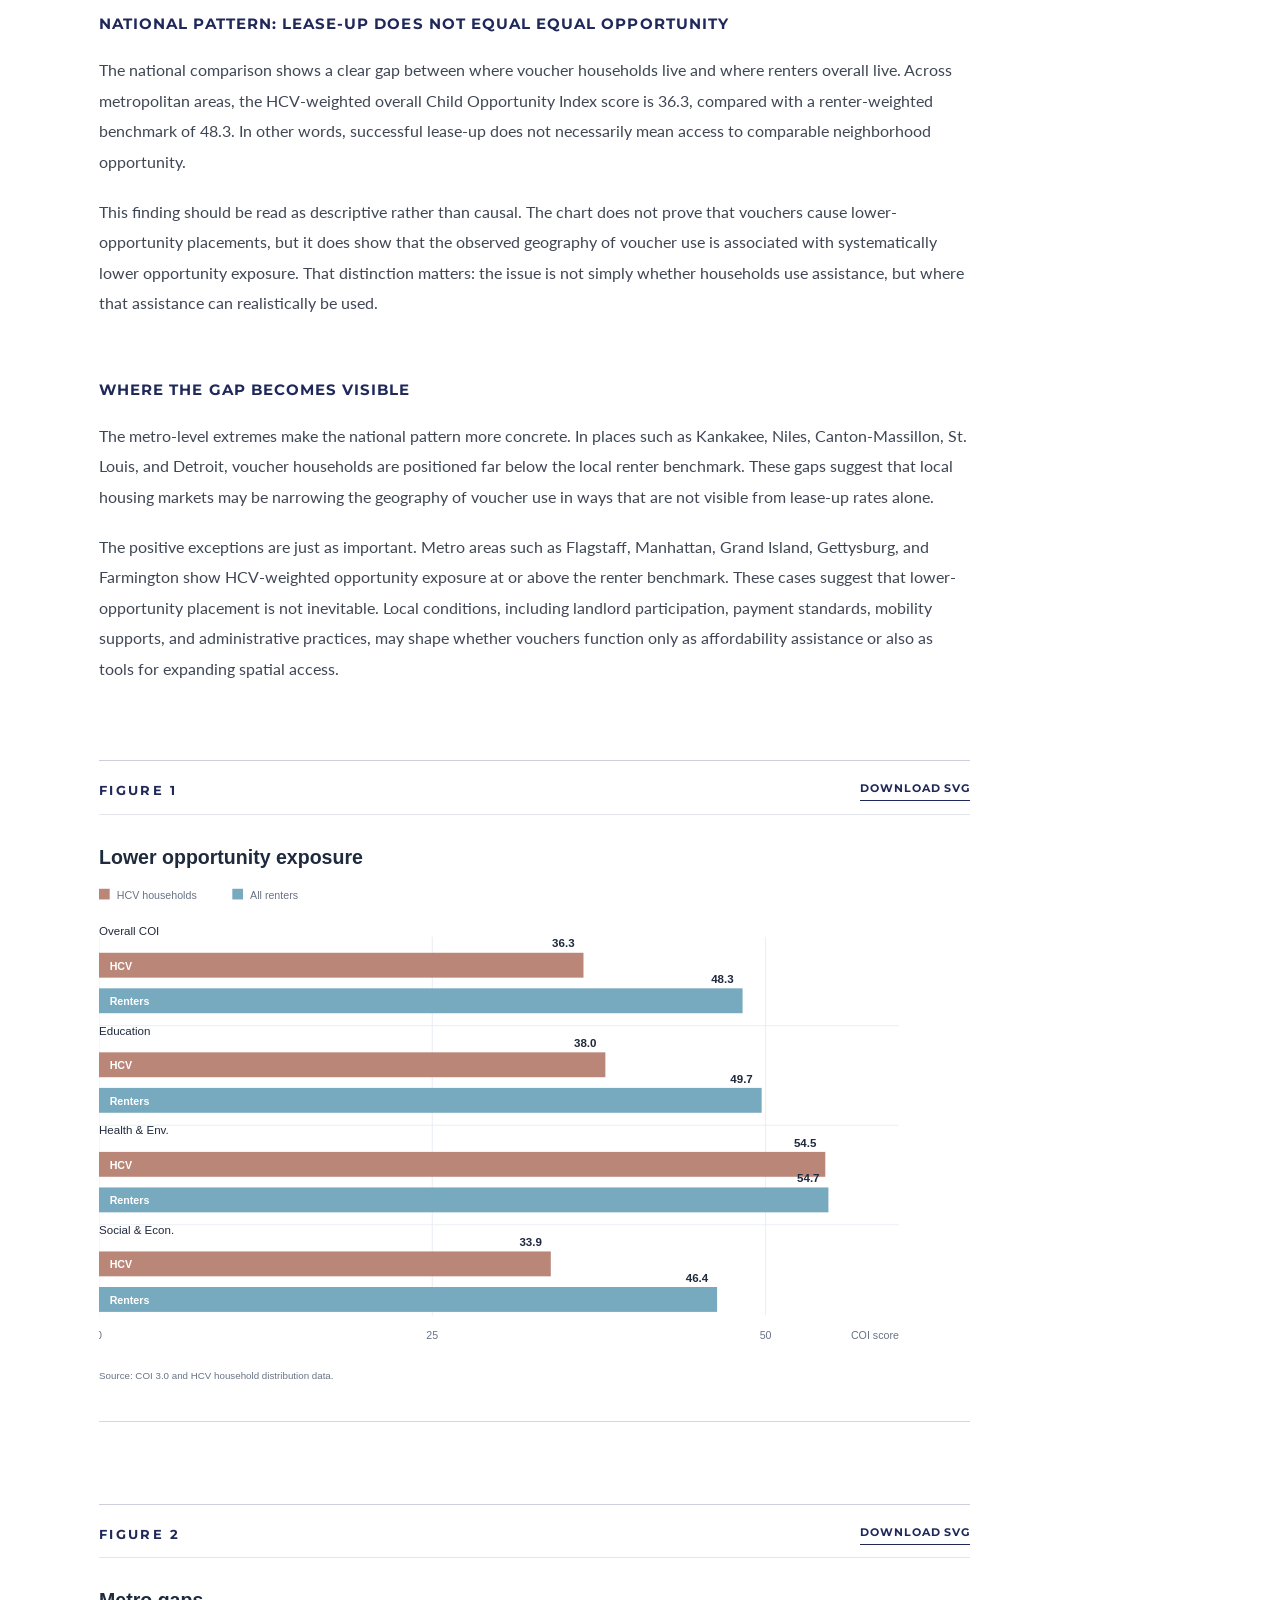
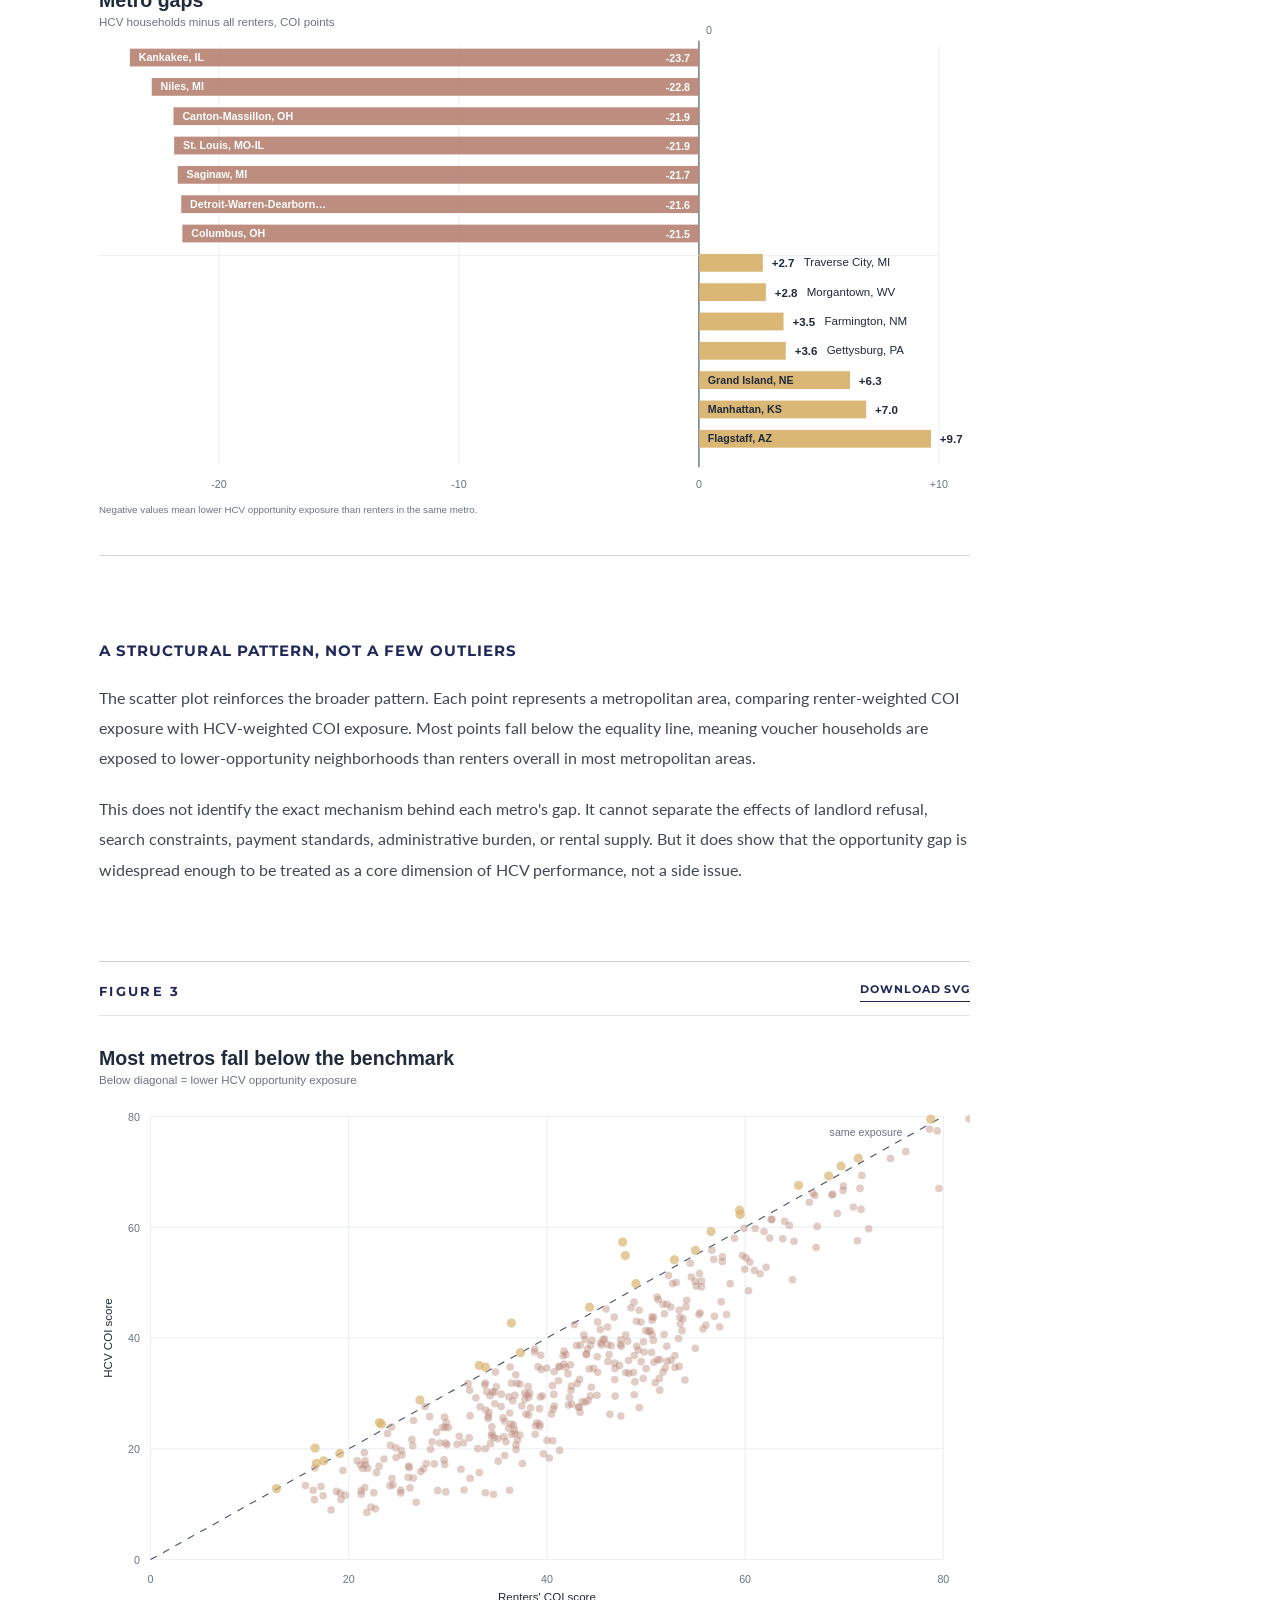
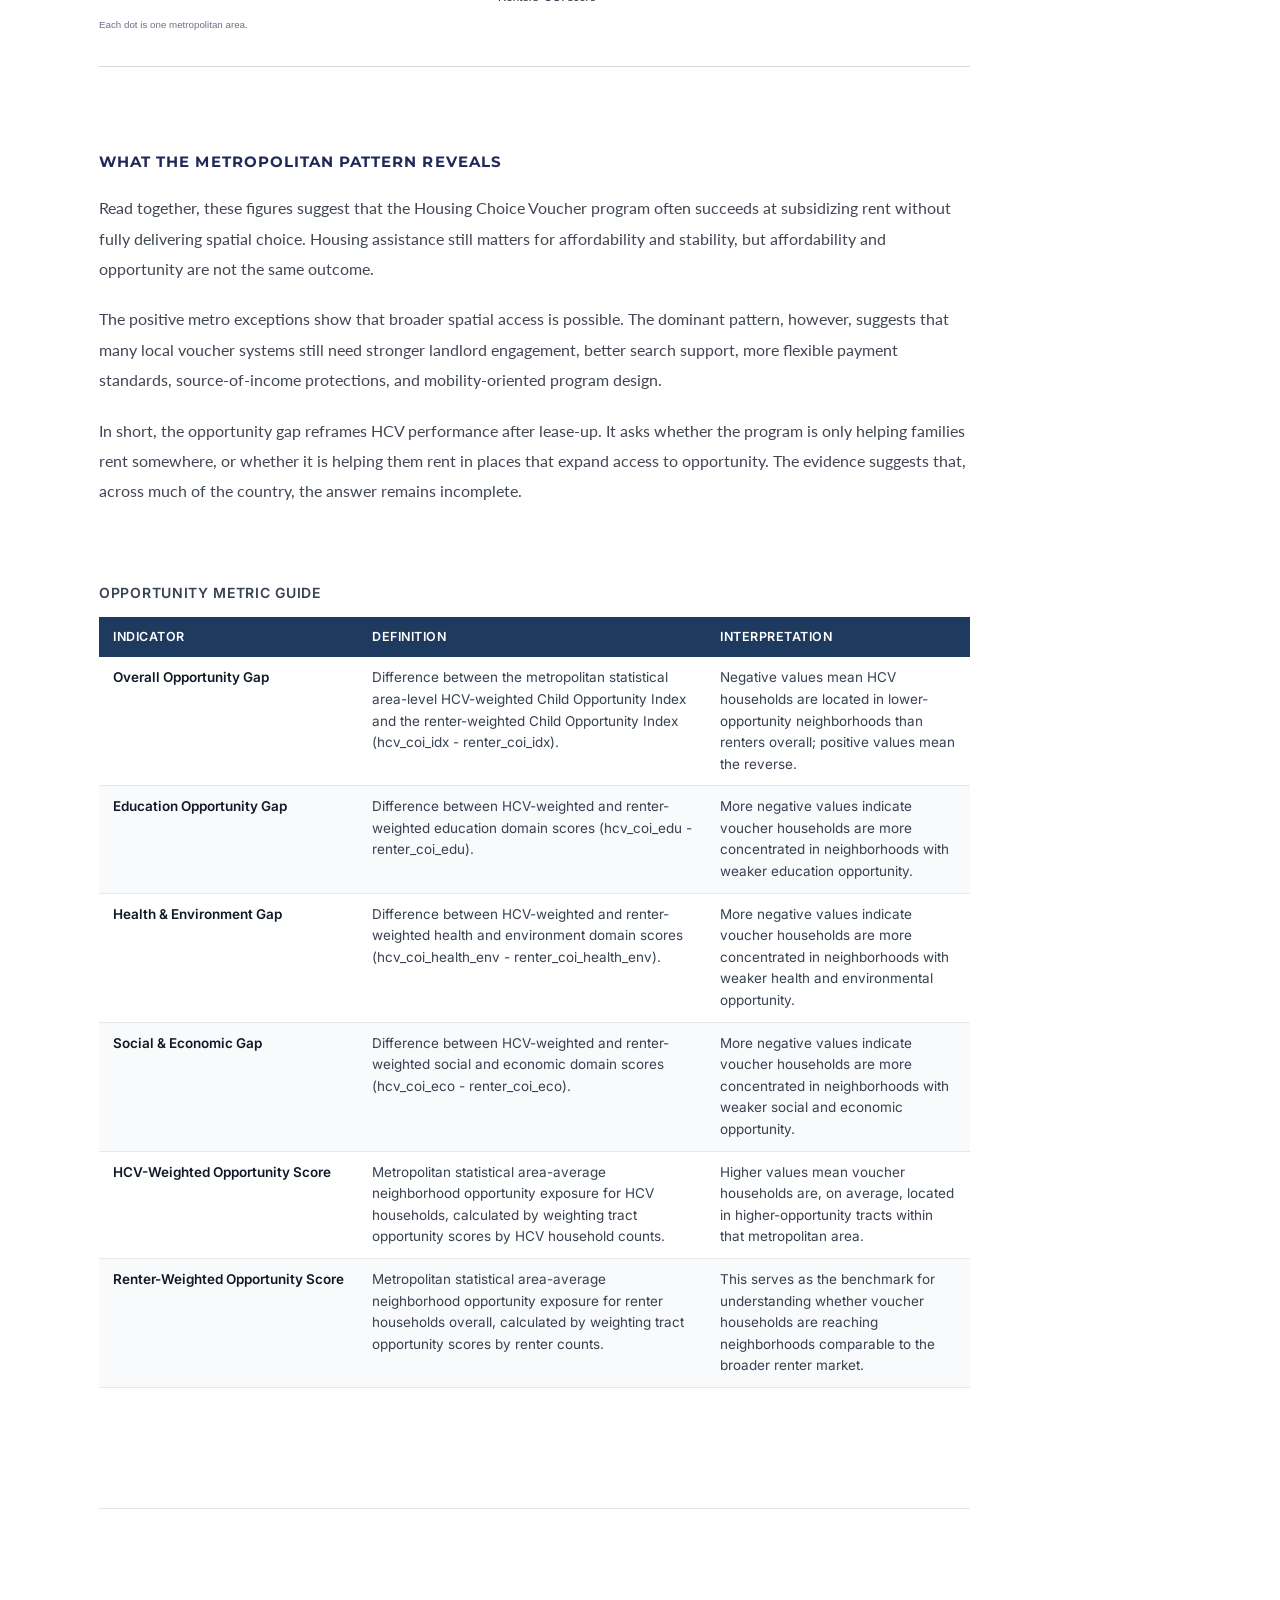
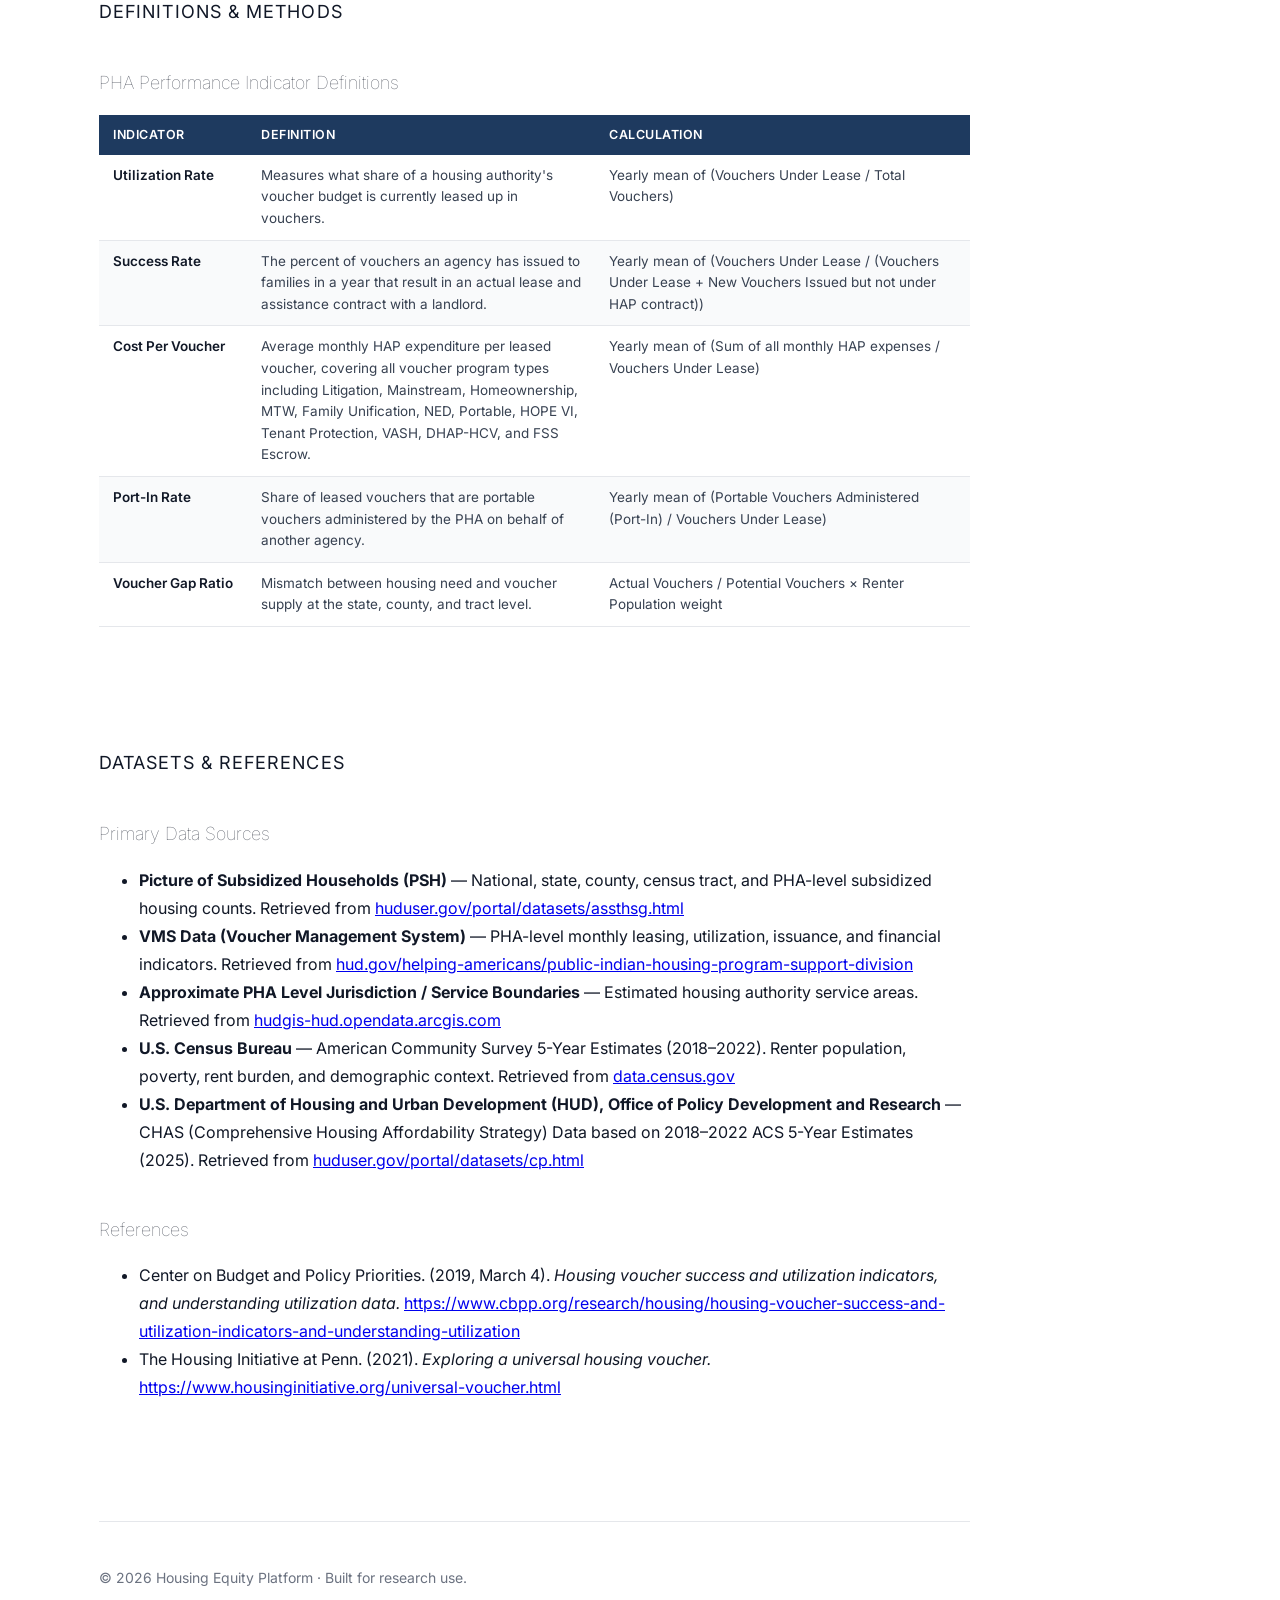
==== commit 686be340: "1" ====
--- a/index.html
+++ b/index.html
@@ -339,7 +339,7 @@
 
         <div class="opportunity-map-callout">
           <a href="dashboards/opportunity/index.html" target="_blank" rel="noopener" class="map-link-box opportunity-map-link" aria-label="Open Opportunity Gap interactive map">
-            <img src="images/OPP_1.PNG" alt="Opportunity Gap interactive map preview">
+            <img src="images/opportunity.png" alt="Opportunity Gap interactive map preview">
             <div class="map-link-copy">
               <strong>Open Opportunity Map</strong>
             </div>
